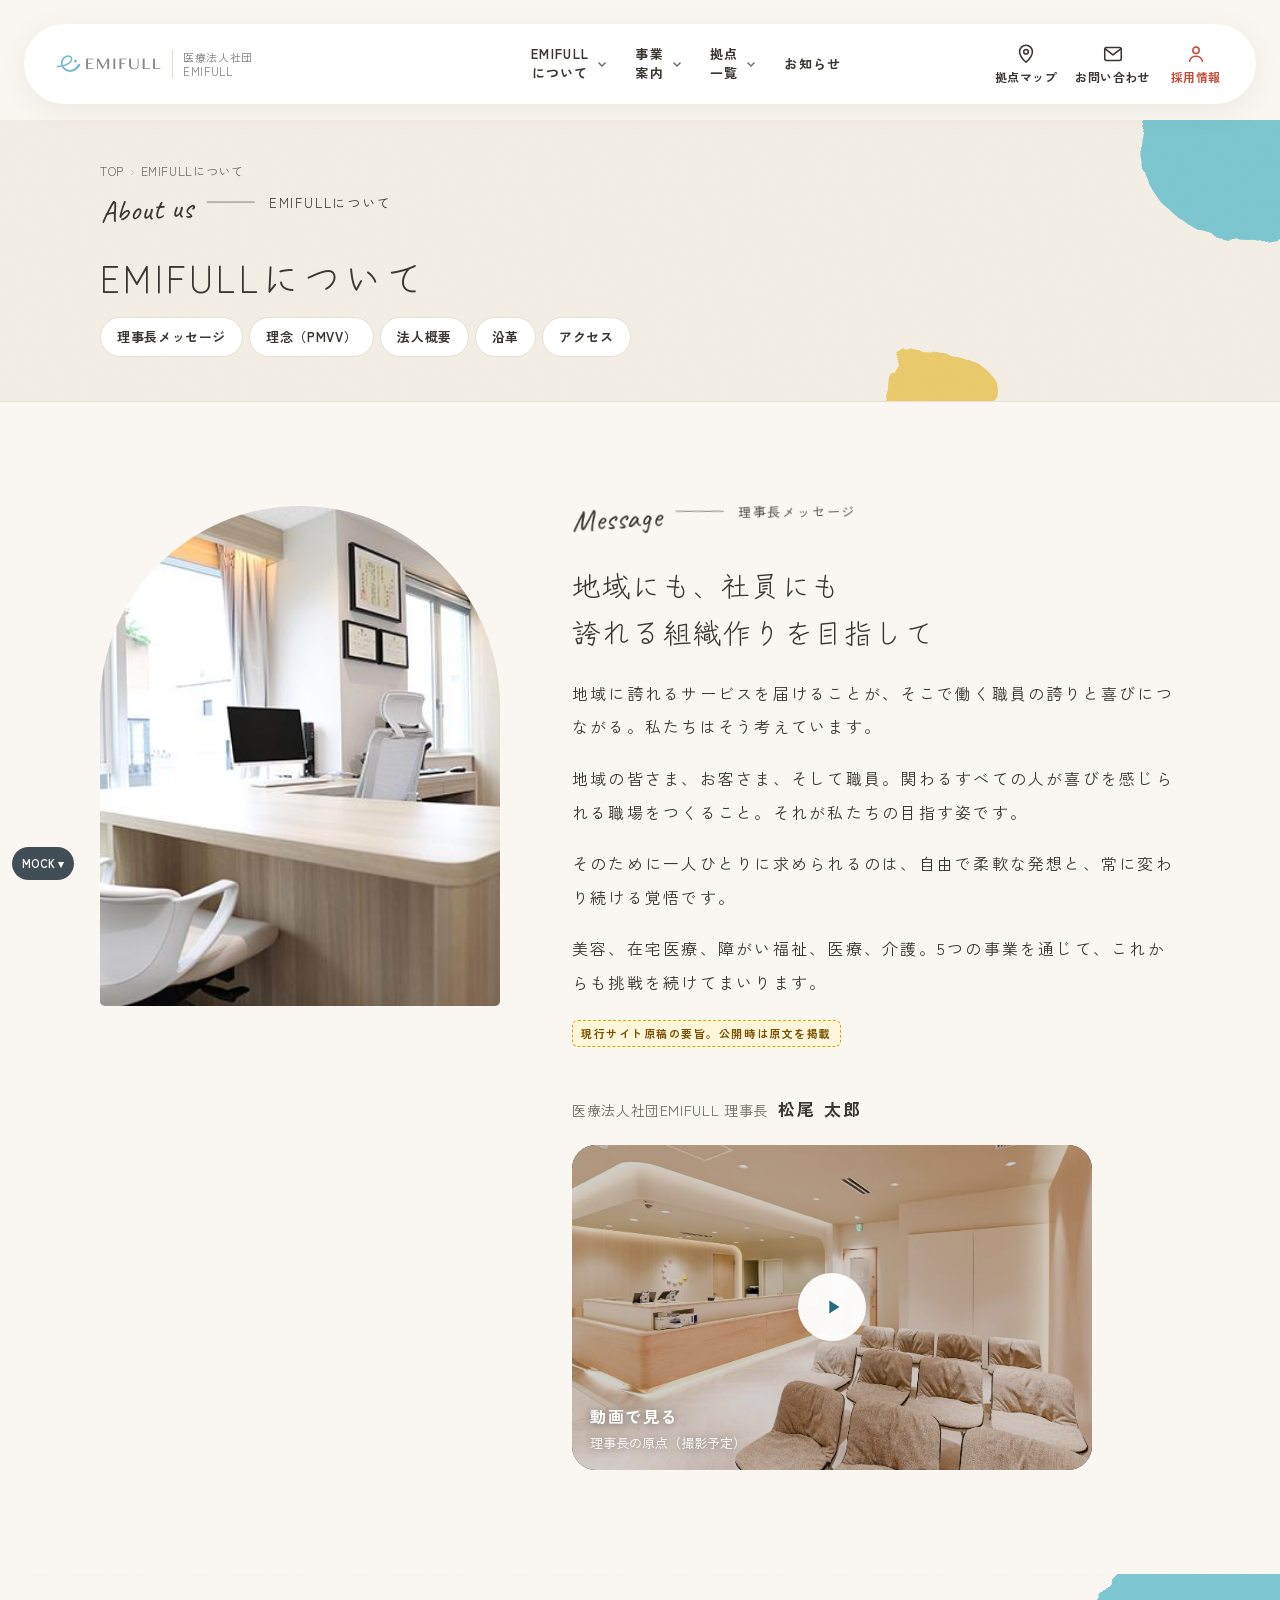
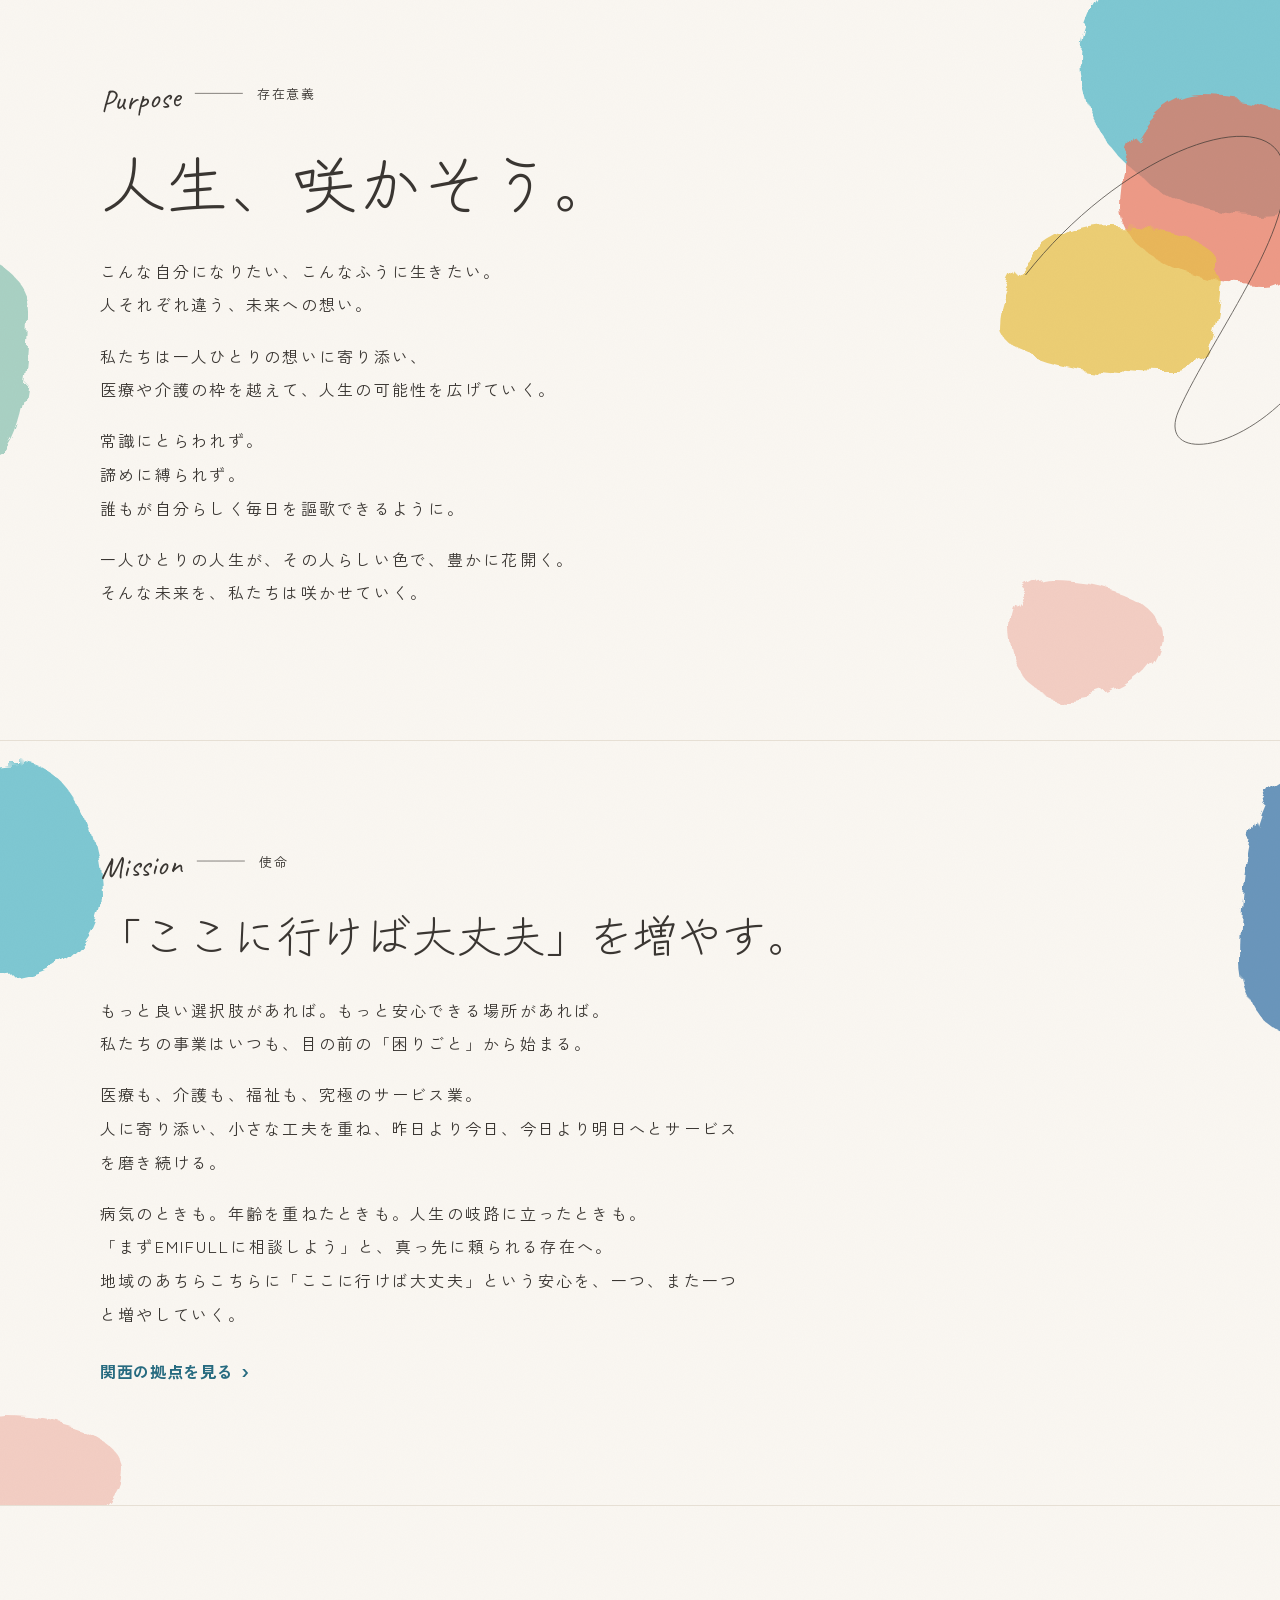
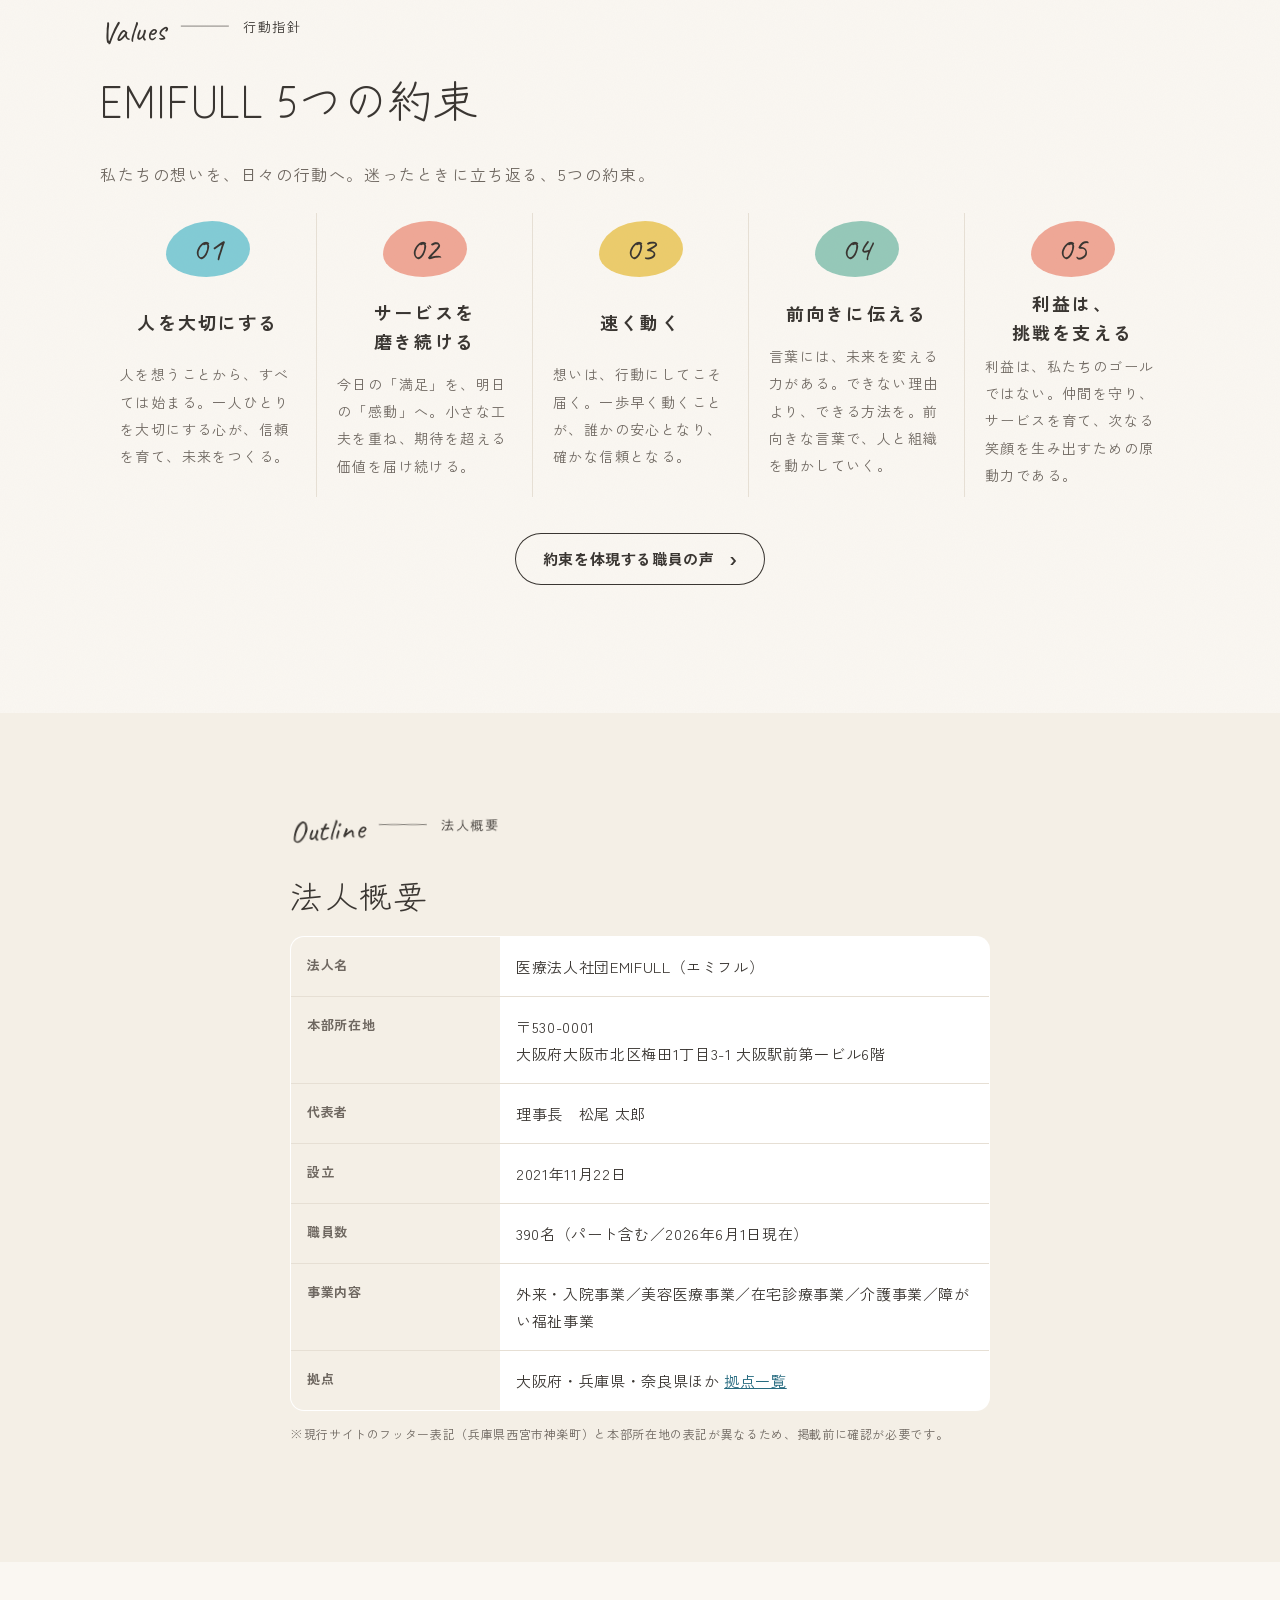
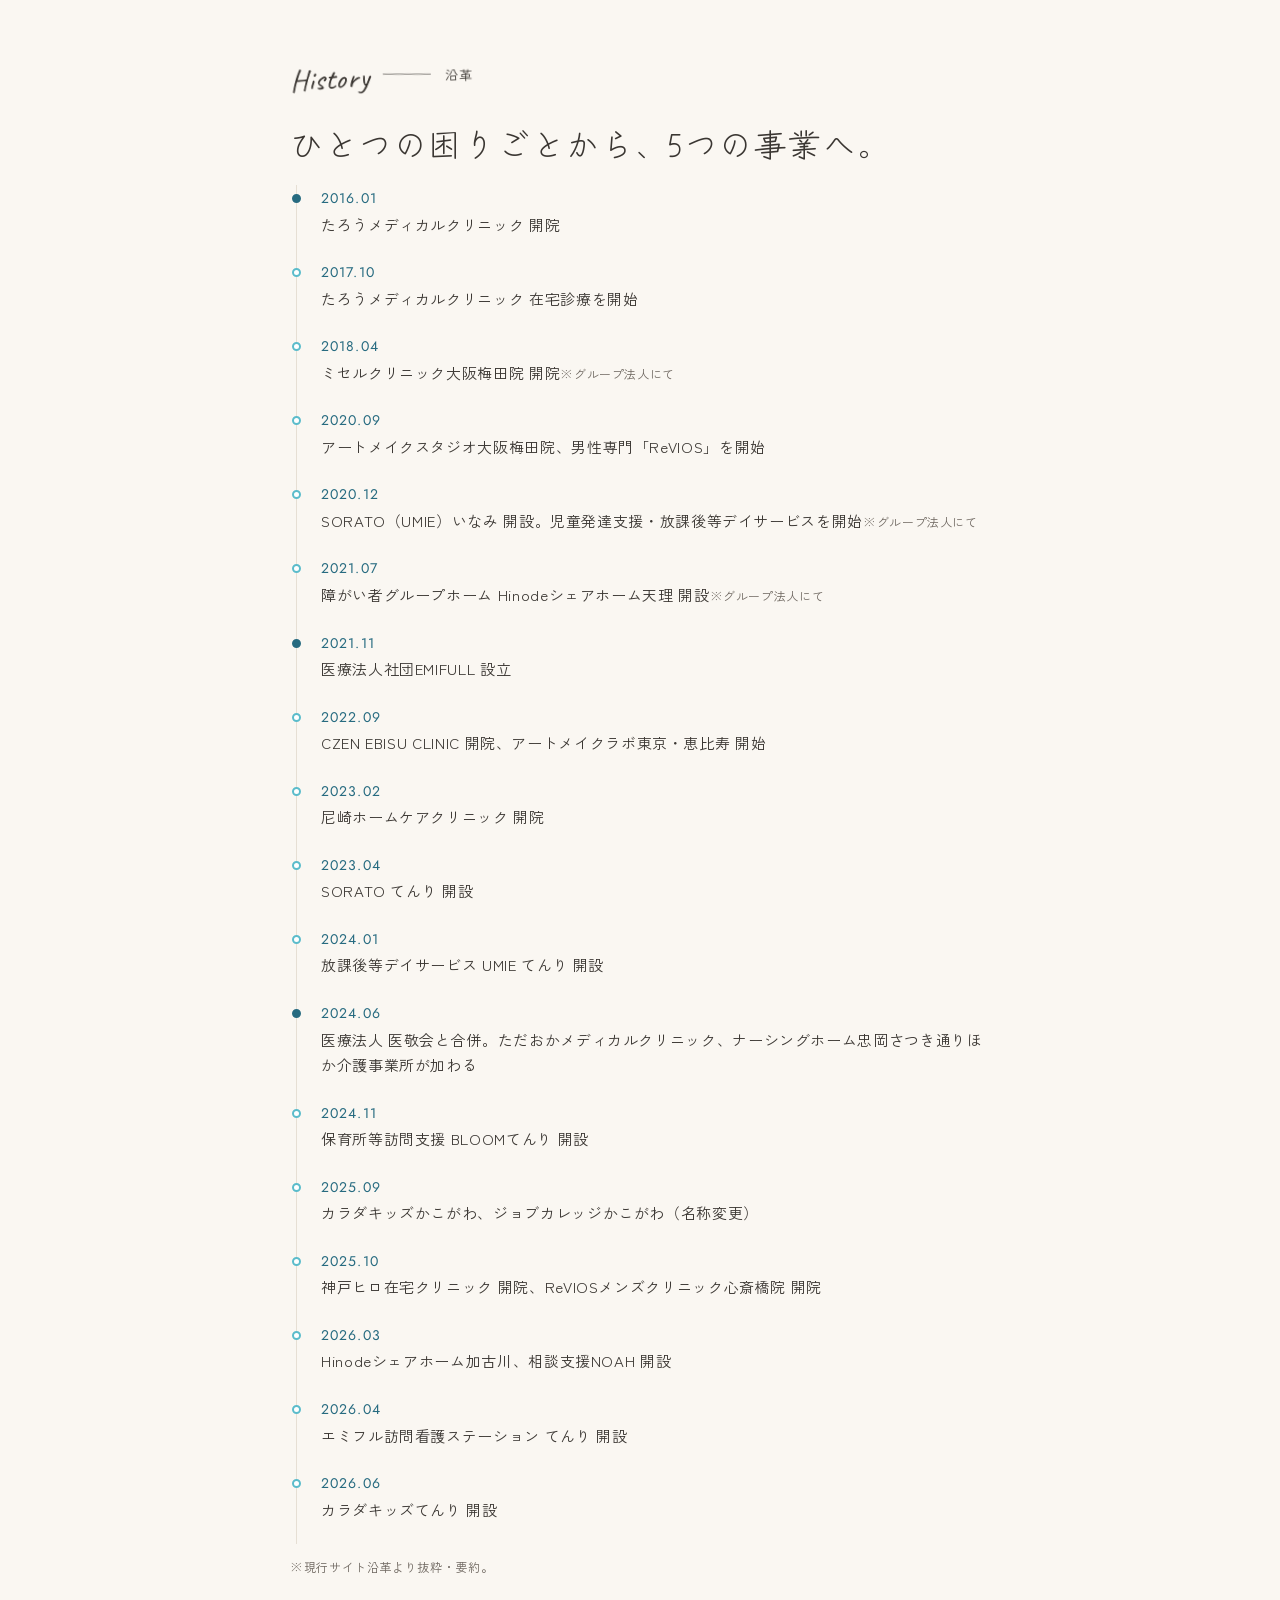
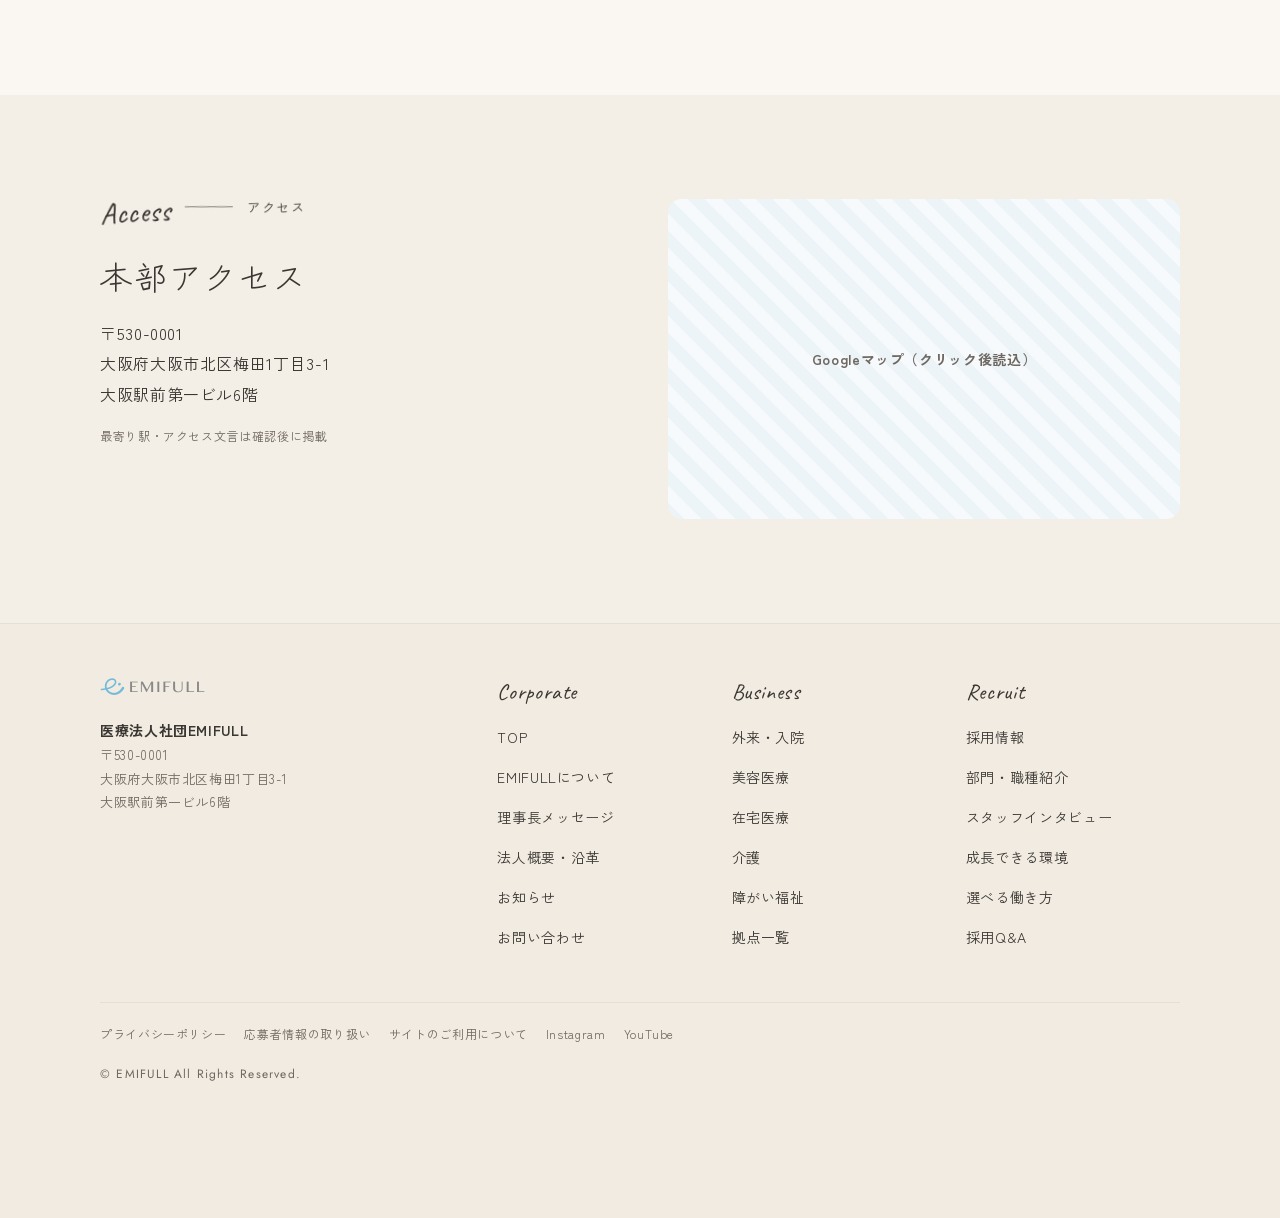
==== about.html @ 385b2067 "Add files via upload" ====
<!doctype html>
<html lang="ja">
<head>
<meta charset="utf-8">
<meta name="viewport" content="width=device-width, initial-scale=1, viewport-fit=cover">
<title>EMIFULLについて｜医療法人社団EMIFULL（モック）</title>
<link rel="stylesheet" href="assets/style.css">
</head>
<body data-page="about" data-site="corp">
<div id="site-header"></div>

<main>
  <div class="page-hero page-hero--band paper" style="position:relative;overflow:hidden">
    <div class="blobs" aria-hidden="true">
      <span class="blob blob--aqua s1" style="width:200px;height:180px;right:-60px;top:-60px"></span>
      <span class="blob blob--mustard s3" style="width:110px;height:90px;right:22%;bottom:-40px"></span>
    </div>
    <div class="container">
      <nav class="breadcrumb" aria-label="パンくず"><a href="index.html">TOP</a><span>EMIFULLについて</span></nav>
      <span class="eyebrow">About us <small>EMIFULLについて</small></span>
      <h1 class="page-title" style="margin-top:18px">EMIFULLについて</h1>
      <nav class="anchor-nav" aria-label="ページ内リンク">
        <a href="#message">理事長メッセージ</a><a href="#pmvv">理念（PMVV）</a><a href="#outline">法人概要</a><a href="#history">沿革</a><a href="#access">アクセス</a>
      </nav>
    </div>
  </div>

  <!-- 理事長メッセージ -->
  <section class="section" id="message">
    <div class="container msg">
      <div class="msg__photo arch" data-req="理事長ポートレート（撮影予定）"><img src="img/consult-room.jpg" alt="（理事長写真に差し替え）"></div>
      <div>
        <span class="eyebrow">Message <small>理事長メッセージ</small></span>
        <h2 class="msg__title" style="margin-top:22px">地域にも、社員にも<br>誇れる組織作りを目指して</h2>
        <div class="msg__body verse" data-req="本文は現行サイト「代表挨拶」原稿を流し込み（下は要旨）">
          <p>地域に誇れるサービスを届けることが、そこで働く職員の誇りと喜びにつながる。私たちはそう考えています。</p>
          <p>地域の皆さま、お客さま、そして職員。関わるすべての人が喜びを感じられる職場をつくること。それが私たちの目指す姿です。</p>
          <p>そのために一人ひとりに求められるのは、自由で柔軟な発想と、常に変わり続ける覚悟です。</p>
          <p>美容、在宅医療、障がい福祉、医療、介護。5つの事業を通じて、これからも挑戦を続けてまいります。</p>
          <p class="pending">現行サイト原稿の要旨。公開時は原文を掲載</p>
        </div>
        <p class="ceo-sign" style="margin-top:28px">医療法人社団EMIFULL 理事長<b>松尾 太郎</b></p>
        <button class="ceo-video" type="button" aria-label="理事長メッセージ動画を再生" style="margin-top:20px;max-width:520px">
          <img src="img/lobby.jpg" alt="" loading="lazy"><span class="play"><svg viewBox="0 0 24 24" fill="currentColor"><path d="M8 5v14l11-7z"/></svg></span>
          <span class="ceo-video__cap"><b>動画で見る</b>理事長の原点（撮影予定）</span>
        </button>
      </div>
    </div>
  </section>

  <!-- PMVV（BRAND PHILOSOPHY 原文） -->
  <div id="pmvv" class="paper" style="background:var(--c-bg)" data-req="PMVV：添付『BRAND PHILOSOPHY』原文を転記（要最終照合）">
    <section class="philo">
      <div class="blobs" aria-hidden="true">
        <span class="blob blob--aqua s1" style="width:320px;height:300px;right:-120px;top:-60px"></span>
        <span class="blob blob--coral s2" style="width:200px;height:190px;right:-40px;top:120px;opacity:.7"></span>
        <span class="blob blob--mustard s4" style="width:220px;height:150px;right:60px;top:250px;opacity:.75"></span>
        <span class="blob blob--blush s3" style="width:150px;height:120px;right:120px;bottom:40px"></span>
        <span class="blob blob--sage s2" style="width:120px;height:200px;left:-90px;top:280px;opacity:.6"></span>
      </div>
      <svg class="loop-line" viewBox="0 0 400 500" style="width:340px;right:-60px;top:80px" aria-hidden="true"><path d="M30 260 C 140 120, 300 60, 330 120 C 360 190, 250 330, 210 420 C 180 490, 320 470, 390 330"/></svg>
      <div class="container">
        <span class="eyebrow">Purpose <small>存在意義</small></span>
        <h2 class="philo__head">人生、咲かそう。</h2>
        <div class="verse">
          <p>こんな自分になりたい、こんなふうに生きたい。<br>人それぞれ違う、未来への想い。</p>
          <p>私たちは一人ひとりの想いに寄り添い、<br>医療や介護の枠を越えて、人生の可能性を広げていく。</p>
          <p>常識にとらわれず。<br>諦めに縛られず。<br>誰もが自分らしく毎日を謳歌できるように。</p>
          <p>一人ひとりの人生が、その人らしい色で、豊かに花開く。<br>そんな未来を、私たちは咲かせていく。</p>
        </div>
      </div>
    </section>

    <section class="philo">
      <div class="blobs" aria-hidden="true">
        <span class="blob blob--aqua s1" style="width:220px;height:220px;left:-120px;top:20px"></span>
        <span class="blob blob--blush s3" style="width:160px;height:120px;left:-40px;bottom:-30px"></span>
        <span class="blob blob--blue s4" style="width:90px;height:260px;right:-50px;top:40px;opacity:.7"></span>
      </div>
      <div class="container">
        <span class="eyebrow">Mission <small>使命</small></span>
        <h2 class="philo__head philo__head--m">「ここに行けば大丈夫」を増やす。</h2>
        <div class="verse">
          <p>もっと良い選択肢があれば。もっと安心できる場所があれば。<br>私たちの事業はいつも、目の前の「困りごと」から始まる。</p>
          <p>医療も、介護も、福祉も、究極のサービス業。<br>人に寄り添い、小さな工夫を重ね、昨日より今日、今日より明日へとサービスを磨き続ける。</p>
          <p>病気のときも。年齢を重ねたときも。人生の岐路に立ったときも。<br>「まずEMIFULLに相談しよう」と、真っ先に頼られる存在へ。<br>地域のあちらこちらに「ここに行けば大丈夫」という安心を、一つ、また一つと増やしていく。</p>
        </div>
        <a class="link-more" href="business.html#locations">関西の拠点を見る</a>
      </div>
    </section>

    <section class="philo">
      <div class="container">
        <span class="eyebrow">Values <small>行動指針</small></span>
        <h2 class="philo__head philo__head--m">EMIFULL 5つの約束</h2>
        <p class="lead">私たちの想いを、日々の行動へ。迷ったときに立ち返る、5つの約束。</p>
        <ol class="promises">
          <li class="promise"><span class="dab dab--1">01</span><h3>人を大切にする</h3><p>人を想うことから、すべては始まる。一人ひとりを大切にする心が、信頼を育て、未来をつくる。</p></li>
          <li class="promise"><span class="dab dab--2">02</span><h3>サービスを<br>磨き続ける</h3><p>今日の「満足」を、明日の「感動」へ。小さな工夫を重ね、期待を超える価値を届け続ける。</p></li>
          <li class="promise"><span class="dab dab--3">03</span><h3>速く動く</h3><p>想いは、行動にしてこそ届く。一歩早く動くことが、誰かの安心となり、確かな信頼となる。</p></li>
          <li class="promise"><span class="dab dab--4">04</span><h3>前向きに伝える</h3><p>言葉には、未来を変える力がある。できない理由より、できる方法を。前向きな言葉で、人と組織を動かしていく。</p></li>
          <li class="promise"><span class="dab dab--5">05</span><h3>利益は、<br>挑戦を支える</h3><p>利益は、私たちのゴールではない。仲間を守り、サービスを育て、次なる笑顔を生み出すための原動力である。</p></li>
        </ol>
        <p class="center" style="margin-top:36px"><a class="btn btn--ghost btn--arrow" href="interview.html">約束を体現する職員の声</a></p>
      </div>
    </section>
  </div>

  <!-- 法人概要 -->
  <section class="section section--tint" id="outline">
    <div class="container narrow">
      <span class="eyebrow">Outline <small>法人概要</small></span>
      <h2 class="h-sec" style="margin-top:20px">法人概要</h2>
      <table class="spec">
        <tr><th>法人名</th><td>医療法人社団EMIFULL（エミフル）</td></tr>
        <tr><th>本部所在地</th><td>〒530-0001<br>大阪府大阪市北区梅田1丁目3-1 大阪駅前第一ビル6階</td></tr>
        <tr><th>代表者</th><td>理事長　松尾 太郎</td></tr>
        <tr><th>設立</th><td>2021年11月22日</td></tr>
        <tr><th>職員数</th><td>390名（パート含む／2026年6月1日現在）</td></tr>
        <tr><th>事業内容</th><td>外来・入院事業／美容医療事業／在宅診療事業／介護事業／障がい福祉事業</td></tr>
        <tr><th>拠点</th><td>大阪府・兵庫県・奈良県ほか <a href="business.html#locations" style="color:var(--c-brand-ink)">拠点一覧</a></td></tr>
      </table>
      <p class="sample-note">※現行サイトのフッター表記（兵庫県西宮市神楽町）と本部所在地の表記が異なるため、掲載前に確認が必要です。</p>
    </div>
  </section>

  <!-- 沿革 -->
  <section class="section" id="history">
    <div class="container narrow">
      <span class="eyebrow">History <small>沿革</small></span>
      <h2 class="h-sec" style="margin-top:20px">ひとつの困りごとから、5つの事業へ。</h2>
      <ol class="history">
        <li class="is-key"><time>2016.01</time><p>たろうメディカルクリニック 開院</p></li>
        <li><time>2017.10</time><p>たろうメディカルクリニック 在宅診療を開始</p></li>
        <li><time>2018.04</time><p>ミセルクリニック大阪梅田院 開院<small>※グループ法人にて</small></p></li>
        <li><time>2020.09</time><p>アートメイクスタジオ大阪梅田院、男性専門「ReVIOS」を開始</p></li>
        <li><time>2020.12</time><p>SORATO（UMIE）いなみ 開設。児童発達支援・放課後等デイサービスを開始<small>※グループ法人にて</small></p></li>
        <li><time>2021.07</time><p>障がい者グループホーム Hinodeシェアホーム天理 開設<small>※グループ法人にて</small></p></li>
        <li class="is-key"><time>2021.11</time><p>医療法人社団EMIFULL 設立</p></li>
        <li><time>2022.09</time><p>CZEN EBISU CLINIC 開院、アートメイクラボ東京・恵比寿 開始</p></li>
        <li><time>2023.02</time><p>尼崎ホームケアクリニック 開院</p></li>
        <li><time>2023.04</time><p>SORATO てんり 開設</p></li>
        <li><time>2024.01</time><p>放課後等デイサービス UMIE てんり 開設</p></li>
        <li class="is-key"><time>2024.06</time><p>医療法人 医敬会と合併。ただおかメディカルクリニック、ナーシングホーム忠岡さつき通りほか介護事業所が加わる</p></li>
        <li><time>2024.11</time><p>保育所等訪問支援 BLOOMてんり 開設</p></li>
        <li><time>2025.09</time><p>カラダキッズかこがわ、ジョブカレッジかこがわ（名称変更）</p></li>
        <li><time>2025.10</time><p>神戸ヒロ在宅クリニック 開院、ReVIOSメンズクリニック心斎橋院 開院</p></li>
        <li><time>2026.03</time><p>Hinodeシェアホーム加古川、相談支援NOAH 開設</p></li>
        <li><time>2026.04</time><p>エミフル訪問看護ステーション てんり 開設</p></li>
        <li><time>2026.06</time><p>カラダキッズてんり 開設</p></li>
      </ol>
      <p class="sample-note">※現行サイト沿革より抜粋・要約。</p>
    </div>
  </section>

  <!-- アクセス -->
  <section class="section section--tint" id="access">
    <div class="container two-col">
      <div>
        <span class="eyebrow">Access <small>アクセス</small></span>
        <h2 class="h-sec" style="margin-top:20px">本部アクセス</h2>
        <p>〒530-0001<br>大阪府大阪市北区梅田1丁目3-1<br>大阪駅前第一ビル6階</p>
        <p class="sample-note">最寄り駅・アクセス文言は確認後に掲載</p>
      </div>
      <div class="map">Googleマップ（クリック後読込）</div>
    </div>
  </section>
</main>

<div id="site-footer"></div>
<script src="assets/main.js"></script>
</body>
</html>
---- assets/style.css ----
/* =========================================================
   EMIFULL Corporate & Recruiting — Mock stylesheet v2
   トンマナ：ロゴ（スカイブルー × グレー）／白基調・余白（方向性①）
             アーチ切り抜き・自然光の写真で温度感（方向性②）
   Mobile first → 768 / 1080px で横長最適化
   ========================================================= */

@import url("https://fonts.googleapis.com/css2?family=Caveat:wght@400;500&family=Jost:wght@300;400;500&family=Zen+Kurenaido&family=Zen+Kaku+Gothic+New:wght@400;500;700&display=swap");

:root {
  /* ---- Brand tokens：PMVV「BRAND PHILOSOPHY」の水彩パレットから抽出（暫定） ---- */
  --w-aqua: #5bbccb;           /* 水彩アクア（ロゴ「e」とも親和） */
  --w-coral: #e8735a;          /* 水彩コーラル */
  --w-mustard: #e8c14b;        /* 水彩マスタード */
  --w-blush: #f2c3b8;          /* 水彩ピンク */
  --w-sage: #74b9a6;           /* 水彩セージ */
  --w-blue: #2f6ea6;           /* 水彩ブルー */

  --c-brand: var(--w-aqua);
  --c-brand-ink: #276b80;      /* 文字・リンク用（紙地でコントラスト確保） */
  --c-brand-deep: #2c6074;
  --c-brand-tint: #e2f1f2;
  --c-brand-tint2: #f4efe6;    /* 生成り（濃） */
  --c-cta: #c2503a;            /* 主要CTA（コーラルを濃く：白文字4.5:1以上） */
  --c-cta-hover: #a8402c;
  --c-gray: #808080;           /* ロゴ文字グレー */
  --c-bloom: var(--w-coral);
  --c-bloom-tint: #fbe8e1;
  --c-bg: #faf7f2;             /* 生成りの紙 */
  --c-surface: #ffffff;
  --c-text: #3a3632;           /* 墨 */
  --c-muted: #6f6861;
  --c-line: #e6dfd4;

  /* 事業カラー（マップ・タグ用：水彩パレット） */
  --biz-gairai: #3aa5b6;
  --biz-zaitaku: #5aa892;
  --biz-biyou: #e08a7a;
  --biz-kaigo: #d4a92c;
  --biz-shogai: #2f6ea6;

  --font-sans: "Zen Kaku Gothic New", "Hiragino Sans", "Noto Sans JP", sans-serif;
  --font-en: "Jost", "Zen Kaku Gothic New", sans-serif;
  --font-script: "Caveat", "Zen Kurenaido", cursive;
  --font-hand: "Zen Kurenaido", "Zen Kaku Gothic New", sans-serif;

  --radius-s: 8px;
  --radius-m: 14px;
  --radius-l: 24px;
  --shadow: 0 10px 30px rgba(30, 70, 95, .08);
  --gutter: 20px;
  --max: 1160px;
  --header-h: 64px;
}

*, *::before, *::after { box-sizing: border-box; }
html { -webkit-text-size-adjust: 100%; scroll-behavior: smooth; }
body {
  margin: 0; background: var(--c-bg); color: var(--c-text);
  font-family: var(--font-sans); font-size: 16px; line-height: 1.9; letter-spacing: .04em;
  overflow-x: hidden; font-feature-settings: "palt" 1;
}
img { max-width: 100%; display: block; }
a { color: inherit; }
button, input, select, textarea { font: inherit; color: inherit; }
:focus-visible { outline: 3px solid var(--c-brand); outline-offset: 2px; border-radius: 6px; }

.container { width: 100%; max-width: var(--max); margin: 0 auto; padding: 0 var(--gutter); }
.narrow { max-width: 780px; }

/* ---------- Typography ---------- */
/* 見出しラベル：「Purpose —— 存在意義」形式（手書き英字＋細線＋和文） */
.eyebrow {
  font-family: var(--font-script); font-weight: 400; font-size: 30px; line-height: 1; letter-spacing: .02em;
  color: var(--c-text); display: inline-flex; align-items: center; gap: 14px; transform: rotate(-3deg); transform-origin: left center;
}
.eyebrow small { font-family: var(--font-sans); font-size: 13px; letter-spacing: .14em; display: inline-flex; align-items: center; gap: 14px; transform: rotate(3deg); }
.eyebrow small::before { content: ""; width: 48px; height: 1px; background: currentColor; opacity: .6; }
.h-sec { font-family: var(--font-hand); font-weight: 400; font-size: 28px; line-height: 1.55; margin: 14px 0 16px; letter-spacing: .08em; }
.hand { font-family: var(--font-hand); font-weight: 400; }
.lead { color: var(--c-muted); margin: 0 0 24px; letter-spacing: .1em; }
.verse p { margin: 0 0 1.1em; letter-spacing: .14em; line-height: 2.1; }

/* ---------- 水彩ブロブ・紙・線（装飾） ---------- */
.paper { position: relative; isolation: isolate; }
.paper::after { content: ""; position: absolute; inset: 0; z-index: -1; pointer-events: none; opacity: .5; mix-blend-mode: multiply;
  background-image: url("data:image/svg+xml,%3Csvg xmlns='http://www.w3.org/2000/svg' width='160' height='160'%3E%3Cfilter id='n'%3E%3CfeTurbulence type='fractalNoise' baseFrequency='.9' numOctaves='2' stitchTiles='stitch'/%3E%3CfeColorMatrix values='0 0 0 0 .55 0 0 0 0 .5 0 0 0 0 .42 0 0 0 .09 0'/%3E%3C/filter%3E%3Crect width='160' height='160' filter='url(%23n)'/%3E%3C/svg%3E"); }
.blobs { position: absolute; inset: 0; z-index: -1; overflow: hidden; pointer-events: none; }
.blob { position: absolute; opacity: .78; filter: url(#wc); }
.blob--aqua { background: var(--w-aqua); }
.blob--coral { background: var(--w-coral); }
.blob--mustard { background: var(--w-mustard); }
.blob--blush { background: var(--w-blush); }
.blob--sage { background: var(--w-sage); }
.blob--blue { background: var(--w-blue); }
.blob.s1 { border-radius: 62% 38% 46% 54% / 48% 60% 40% 52%; }
.blob.s2 { border-radius: 40% 60% 30% 70% / 60% 30% 70% 40%; }
.blob.s3 { border-radius: 28% 72% 64% 36% / 40% 44% 56% 60%; }
.blob.s4 { border-radius: 50% 50% 18% 82% / 70% 30% 70% 30%; }
.loop-line { position: absolute; z-index: -1; pointer-events: none; fill: none; stroke: var(--c-text); stroke-width: 1.1; opacity: .75; }
.dab { display: inline-grid; place-items: center; width: 84px; height: 56px; font-family: var(--font-script); font-size: 34px; line-height: 1; color: var(--c-text);
  border-radius: 55% 45% 52% 48% / 60% 50% 50% 40%; }
.section { padding: 72px 0; }
.section--tint { background: var(--c-brand-tint2); }
.section--blue { background: var(--c-brand-tint); }
.section--warm { background: var(--c-bloom-tint); }
.section--teal, .section--deep { background: var(--c-brand-deep); color: #fff; }
.section--deep .lead, .section--teal .lead { color: rgba(255,255,255,.82); }
.section--deep .eyebrow, .section--teal .eyebrow { color: #fff; }
.sec-head { margin-bottom: 32px; }
.sec-head--row { display: flex; justify-content: space-between; align-items: end; gap: 16px; flex-wrap: wrap; }
.sec-head--center { text-align: center; }
.sec-head--center .lead { margin-left: auto; margin-right: auto; max-width: 40em; }

/* ---------- Buttons ---------- */
.btn {
  display: inline-flex; align-items: center; justify-content: center; gap: 10px;
  min-height: 52px; padding: 0 28px; border-radius: 999px; border: 0; cursor: pointer;
  font-weight: 700; text-decoration: none; font-size: 15px; transition: background .15s, color .15s, box-shadow .15s;
}
.btn--primary { background: var(--c-cta); color: #fff; }
.btn--primary:hover { background: var(--c-cta-hover); }
.btn--secondary { background: var(--c-brand-tint); color: var(--c-brand-deep); }
.btn--secondary:hover { background: #d8edf8; }
.btn--ghost { background: transparent; color: var(--c-text); box-shadow: inset 0 0 0 1px var(--c-text); }
.btn--ghost:hover { box-shadow: inset 0 0 0 1px var(--c-brand-ink); color: var(--c-brand-ink); }
.btn--white { background: #fff; color: var(--c-brand-deep); }
.btn--block { width: 100%; }
.btn--arrow::after { content: "›"; font-size: 20px; line-height: 1; margin-left: 4px; }
.btn .arrow { width: 18px; height: 18px; flex: none; }
.link-more { display: inline-flex; align-items: center; gap: 8px; font-weight: 700; text-decoration: none; color: var(--c-brand-ink); min-height: 44px; }
.link-more::after { content: "›"; font-size: 20px; line-height: 1; transition: transform .15s; }
.link-more:hover::after { transform: translateX(4px); }
.section--deep .link-more, .section--teal .link-more { color: #fff; }
.center { text-align: center; }

/* ---------- Header ---------- */
.site-header { position: sticky; top: 0; z-index: 50; height: var(--header-h); background: rgba(250,247,242,.94); backdrop-filter: blur(10px); border-bottom: 1px solid var(--c-line); }
.site-header .container { height: 100%; display: flex; align-items: center; gap: 8px; }
.logo { display: flex; align-items: center; gap: 8px; text-decoration: none; margin-right: auto; min-width: 0; }
.logo img { height: 26px; width: auto; }
.logo .logo-sub { font-size: 10px; color: var(--c-gray); letter-spacing: .06em; line-height: 1.3; border-left: 1px solid var(--c-line); padding-left: 8px; white-space: nowrap; }
.tag-recruit { font-family: var(--font-en); font-size: 10px; letter-spacing: .14em; background: var(--c-cta); color: #fff; padding: 2px 7px; border-radius: 4px; font-weight: 500; }
.gnav { display: none; }
.header-cta { min-height: 40px; padding: 0 14px; font-size: 13px; white-space: nowrap; }
.header-cta--sub { display: none; }
.menu-btn { width: 44px; height: 44px; border: 0; background: transparent; cursor: pointer; flex: none; display: grid; place-content: center; gap: 6px; border-radius: 50%; }
.menu-btn span { display: block; width: 22px; height: 1.5px; background: var(--c-text); transition: .2s; }
body.menu-open .menu-btn span:nth-child(1) { transform: translateY(7.5px) rotate(45deg); }
body.menu-open .menu-btn span:nth-child(2) { opacity: 0; }
body.menu-open .menu-btn span:nth-child(3) { transform: translateY(-7.5px) rotate(-45deg); }
.drawer { position: fixed; inset: var(--header-h) 0 0; z-index: 49; background: var(--c-bg); overflow-y: auto; padding: 16px var(--gutter) 120px; opacity: 0; visibility: hidden; transition: .2s; }
body.menu-open .drawer { opacity: 1; visibility: visible; }
body.menu-open { overflow: hidden; }
.drawer ul { list-style: none; margin: 0 0 24px; padding: 0; }
.drawer li a { display: flex; justify-content: space-between; align-items: center; min-height: 58px; text-decoration: none; font-weight: 700; border-bottom: 1px solid var(--c-line); font-size: 16px; }
.drawer li a::after { content: "›"; color: var(--c-brand-ink); font-size: 22px; }
.drawer li a small { font-family: var(--font-en); color: var(--c-gray); font-weight: 400; font-size: 11px; letter-spacing: .2em; margin-left: 12px; }
.drawer .drawer-cta { display: grid; gap: 10px; }

/* ---------- Corporate hero ---------- */
.c-hero { position: relative; padding: 28px 0 0; overflow: hidden; }
.c-hero__grid { display: grid; gap: 24px; }
.c-hero__media { position: relative; border-radius: 160px 160px var(--radius-l) var(--radius-l); overflow: hidden; aspect-ratio: 4 / 4.4; }
.c-hero__media img { width: 100%; height: 100%; object-fit: cover; }
.c-hero__media .slide { position: absolute; inset: 0; opacity: 0; transition: opacity 1.2s ease; }
.c-hero__media .slide.is-active { opacity: 1; }
.c-hero__copy { font-family: var(--font-hand); font-weight: 400; font-size: 36px; line-height: 1.55; margin: 0 0 18px; letter-spacing: .04em; }
.c-hero__copy .q { font-size: .8em; color: var(--c-muted); }
.c-hero__copy .big { font-size: 1.12em; }
.c-hero__copy .dot { color: var(--c-brand); }
.c-hero__sub { color: var(--c-muted); margin: 0 0 24px; font-size: 15px; }
.stats { display: grid; grid-template-columns: repeat(3, auto); justify-content: start; gap: 0; margin: 0; padding: 0; }
.stats div { padding: 0 18px; border-left: 1px solid var(--c-line); }
.stats div:first-child { padding-left: 0; border-left: 0; }
.stats dt { font-size: 12px; color: var(--c-muted); order: 2; }
.stats dd { margin: 0; font-family: var(--font-en); font-weight: 300; font-size: 38px; line-height: 1.1; color: var(--c-brand-ink); }
.stats dd small { font-family: var(--font-sans); font-size: 13px; color: var(--c-text); margin-left: 3px; font-weight: 700; }
.video-toggle { position: absolute; z-index: 2; right: 14px; bottom: 14px; width: 44px; height: 44px; border-radius: 50%; border: 0; background: rgba(255,255,255,.9); color: var(--c-brand-deep); cursor: pointer; display: grid; place-items: center; box-shadow: var(--shadow); }
.video-toggle svg { width: 16px; height: 16px; }
.slide-dots { position: absolute; z-index: 2; left: 18px; bottom: 26px; display: flex; gap: 6px; }
.slide-dots span { width: 18px; height: 3px; border-radius: 2px; background: rgba(255,255,255,.55); }
.slide-dots span.is-active { background: #fff; }
.c-hero .blobs { z-index: 0; }
.c-hero .container { position: relative; z-index: 1; }
.news-ticker { margin-top: 28px; display: flex; align-items: center; gap: 12px; padding: 14px 18px; border: 1px solid var(--c-line); border-radius: var(--radius-m); text-decoration: none; background: #fff; font-size: 14px; }
.news-ticker b { font-family: var(--font-en); letter-spacing: .2em; font-size: 12px; color: var(--c-brand-ink); flex: none; }
.news-ticker time { font-family: var(--font-en); color: var(--c-muted); flex: none; font-size: 13px; }
.news-ticker span { overflow: hidden; text-overflow: ellipsis; white-space: nowrap; min-width: 0; }
.news-ticker::after { content: "›"; margin-left: auto; color: var(--c-brand-ink); font-size: 20px; }

/* Photo hero（下層／採用で使用） */
.hero { position: relative; min-height: min(calc(100svh - var(--header-h) - 16px), 720px); display: flex; align-items: flex-end; overflow: hidden; color: #fff; }
.hero__media { position: absolute; inset: 0; }
.hero__media img { width: 100%; height: 100%; object-fit: cover; object-position: 62% 30%; }
.hero::after { content: ""; position: absolute; inset: 0; background: linear-gradient(180deg, rgba(15,40,55,0) 35%, rgba(15,40,55,.6) 100%); }
.hero__body { position: relative; z-index: 1; padding-bottom: 36px; width: 100%; }
.hero__copy { font-family: var(--font-hand); font-weight: 400; font-size: 36px; line-height: 1.45; margin: 0 0 10px; letter-spacing: .08em; }
.hero__sub { margin: 0 0 22px; font-size: 15px; }
.hero__badge { font-family: var(--font-en); font-size: 12px; letter-spacing: .3em; opacity: .9; margin-bottom: 8px; display: block; }
.hero.is-playing .hero__media img, .c-hero.is-playing .slide.is-active img { animation: kenburns 14s ease-in-out infinite alternate; }
@keyframes kenburns { from { transform: scale(1); } to { transform: scale(1.06); } }
@media (prefers-reduced-motion: reduce) { .hero.is-playing .hero__media img, .c-hero.is-playing .slide img { animation: none; } }

/* Page hero (下層) */
.page-hero { padding: 40px 0 32px; }
.page-hero--band { background: var(--c-brand-tint2); border-bottom: 1px solid var(--c-line); margin-bottom: 0; }
.breadcrumb { font-size: 12px; color: var(--c-muted); margin-bottom: 14px; display: flex; flex-wrap: wrap; gap: 6px; }
.breadcrumb a { text-decoration: none; }
.breadcrumb a::after { content: "›"; margin-left: 6px; color: #b9c3c9; }
.page-title { font-family: var(--font-hand); font-weight: 400; font-size: 32px; line-height: 1.5; margin: 6px 0 0; letter-spacing: .08em; }

/* ---------- Arch photo ---------- */
.arch { border-radius: 999px 999px var(--radius-l) var(--radius-l); overflow: hidden; }
.arch img { width: 100%; height: 100%; object-fit: cover; }
.arch-sm { border-radius: 120px 120px var(--radius-m) var(--radius-m); overflow: hidden; }

/* ---------- About (TOP) ---------- */
.about-grid { display: grid; gap: 36px; }
.about-copy { font-family: var(--font-hand); font-size: 22px; font-weight: 400; line-height: 1.7; margin: 8px 0 16px; letter-spacing: .08em; }
.ceo-video { position: relative; display: block; width: 100%; border: 0; padding: 0; cursor: pointer; background: #000; border-radius: var(--radius-l); overflow: hidden; aspect-ratio: 16 / 10; text-align: left; }
.ceo-video img { width: 100%; height: 100%; object-fit: cover; opacity: .82; transition: opacity .2s; }
.ceo-video:hover img { opacity: .7; }
.ceo-video .play { top: 50%; left: 50%; right: auto; transform: translate(-50%, -50%); width: 68px; height: 68px; }
.ceo-video .play svg { width: 22px; height: 22px; }
.ceo-video__cap { position: absolute; left: 18px; bottom: 14px; color: #fff; font-size: 13px; text-shadow: 0 1px 8px rgba(0,0,0,.4); }
.ceo-video__cap b { display: block; font-size: 16px; letter-spacing: .1em; }
.ceo-sign { margin-top: 12px; font-size: 14px; color: var(--c-muted); }
.ceo-sign b { color: var(--c-text); font-size: 17px; margin-left: 10px; letter-spacing: .14em; }
.mission-band { margin-top: 48px; background: #fff; border-radius: var(--radius-l); padding: 32px 24px; display: grid; gap: 14px; position: relative; overflow: hidden; }
.mission-band::after { content: ""; position: absolute; right: -40px; top: -40px; width: 160px; height: 160px; border-radius: 50%; background: radial-gradient(circle, var(--c-bloom-tint) 0 60%, transparent 61%); }
.mission-band > * { position: relative; z-index: 1; }
.mission-band .mission { font-family: var(--font-hand); font-size: 32px; font-weight: 400; letter-spacing: .14em; margin: 0; line-height: 1.4; }
.mission-band .mission em { font-style: normal; color: var(--c-brand-ink); }
.mission-band p { margin: 0; color: var(--c-muted); font-size: 15px; }

/* ---------- Life stages (5事業 × 人生の5場面) ---------- */
.life { margin-bottom: 40px; }
.life__visual { border-radius: var(--radius-l) var(--radius-l) 0 0; overflow: hidden; aspect-ratio: 16 / 7; position: relative; }
.life__visual img { width: 100%; height: 100%; object-fit: cover; object-position: 50% 30%; }
.life__visual figcaption { position: absolute; right: 12px; bottom: 10px; font-size: 11px; background: rgba(255,255,255,.85); padding: 2px 10px; border-radius: 99px; color: var(--c-muted); }
.life__bar { list-style: none; margin: 0; padding: 0; display: grid; grid-template-columns: repeat(5, 1fr); }
.life__bar li a { display: flex; flex-direction: column; align-items: center; justify-content: center; text-decoration: none; text-align: center; min-height: 92px; padding: 10px 4px; gap: 6px; }
.life__bar .stage { display: block; width: 100%; font-size: 10px; color: #fff; padding: 4px 2px; font-weight: 700; letter-spacing: 0; line-height: 1.4; }
.life__bar li:nth-child(1) .stage { background: var(--biz-shogai); }
.life__bar li:nth-child(2) .stage { background: var(--biz-biyou); }
.life__bar li:nth-child(3) .stage { background: var(--biz-gairai); }
.life__bar li:nth-child(4) .stage { background: var(--biz-kaigo); }
.life__bar li:nth-child(5) .stage { background: var(--biz-zaitaku); }
.life__bar li:first-child .stage { border-radius: 0 0 0 10px; }
.life__bar li:last-child .stage { border-radius: 0 0 10px 0; }
.life__bar b { font-size: 12px; line-height: 1.4; letter-spacing: 0; }
.life__arrow { text-align: center; font-size: 11px; color: var(--c-muted); margin-top: 6px; font-family: var(--font-en); letter-spacing: .2em; }

.biz-rows { display: grid; gap: 20px; }
.biz-row { display: grid; gap: 0; background: #fff; border: 1px solid var(--c-line); border-radius: var(--radius-l); overflow: hidden; scroll-margin-top: calc(var(--header-h) + 16px); }
.biz-row__img { aspect-ratio: 16 / 10; overflow: hidden; }
.biz-row__img img { width: 100%; height: 100%; object-fit: cover; transition: transform .5s; }
.biz-row:hover .biz-row__img img { transform: scale(1.03); }
.biz-row__body { padding: 22px 22px 18px; display: flex; flex-direction: column; }
.biz-row__no { font-family: var(--font-en); font-size: 12px; letter-spacing: .2em; color: var(--c-brand-ink); }
.biz-row__no span { font-family: var(--font-sans); letter-spacing: .06em; margin-left: 8px; color: var(--c-muted); }
.biz-row h3 { font-family: var(--font-hand); font-weight: 400; font-size: 28px; margin: 2px 0 6px; letter-spacing: .1em; }
.biz-row .catch { font-weight: 700; margin: 0 0 8px; line-height: 1.7; }
.biz-row .desc { font-size: 14px; color: var(--c-muted); margin: 0 0 14px; line-height: 1.8; }
.pills { display: flex; flex-wrap: wrap; gap: 6px; margin: 0 0 8px; padding: 0; list-style: none; }
.pills li { font-size: 12px; border: 1px solid var(--c-line); border-radius: 99px; padding: 2px 12px; color: var(--c-muted); }
.biz-row .link-more { align-self: flex-end; }

/* 旧カード（採用ページ等） */
.biz-list { display: grid; gap: 16px; }
.biz-card { display: grid; grid-template-columns: 112px 1fr; gap: 14px; align-items: center; background: #fff; border: 1px solid var(--c-line); border-radius: var(--radius-m); padding: 10px; text-decoration: none; }
.biz-card__img { aspect-ratio: 1; border-radius: 10px; overflow: hidden; }
.biz-card__img img { width: 100%; height: 100%; object-fit: cover; }
.biz-card__no { font-family: var(--font-en); font-size: 11px; letter-spacing: .16em; color: var(--c-brand-ink); }
.biz-card h3 { margin: 0; font-size: 17px; }
.biz-card p { margin: 2px 0 0; font-size: 13px; color: var(--c-muted); line-height: 1.6; }

/* ---------- Locations map ---------- */
.loc { display: grid; gap: 24px; }
.loc-lead { font-family: var(--font-hand); font-size: 26px; font-weight: 400; line-height: 1.7; margin: 0 0 8px; letter-spacing: .06em; }
.loc-lead em { font-style: normal; font-family: var(--font-en); font-size: 1.9em; color: var(--c-cta); font-weight: 300; margin: 0 2px; vertical-align: -2px; }
.loc-prefs { display: flex; gap: 8px; flex-wrap: wrap; margin: 0 0 16px; padding: 0; list-style: none; }
.loc-prefs li { background: #fff; border-radius: var(--radius-m); padding: 10px 16px; border: 1px solid var(--c-line); min-width: 90px; }
.loc-prefs b { display: block; font-size: 13px; }
.loc-prefs span { font-family: var(--font-en); font-size: 26px; color: var(--c-brand-ink); line-height: 1.2; }
.loc-prefs span small { font-family: var(--font-sans); font-size: 12px; color: var(--c-muted); margin-left: 2px; }
.map-card { background: #fff; border-radius: var(--radius-l); border: 1px solid var(--c-line); padding: 12px; position: relative; }
.map-svg { width: 100%; height: auto; display: block; border-radius: var(--radius-m); background: #dcefef; touch-action: manipulation; }
.map-svg .land { fill: #fbf8f2; stroke: #c9d9d6; stroke-width: 1.2; }
.map-svg .island { fill: #fbf8f2; stroke: #c9d9d6; stroke-width: 1.2; }
.map-svg .border { fill: none; stroke: #c4d1d8; stroke-width: 1.2; stroke-dasharray: 4 4; }
.map-svg .pref { font: 700 15px var(--font-sans); fill: #9aa8b0; letter-spacing: .2em; }
.map-svg .city { font: 700 14px var(--font-sans); fill: var(--c-text); paint-order: stroke; stroke: #fff; stroke-width: 3px; }
.map-svg .pin { cursor: pointer; }
.map-svg .pin circle.halo { fill: var(--c-brand); opacity: .18; transition: r .2s; }
.map-svg .pin circle.core { fill: var(--c-brand-ink); stroke: #fff; stroke-width: 2; }
.map-svg .pin .num { font: 500 14px var(--font-en); fill: #fff; text-anchor: middle; dominant-baseline: central; pointer-events: none; }
.map-svg .pin.is-hq circle.core { fill: var(--c-cta); }
.map-svg .pin.is-dim { opacity: .18; }
.map-svg .pin:hover circle.halo, .map-svg .pin.is-active circle.halo { opacity: .35; }
.map-svg .pin:focus-visible { outline: none; }
.map-svg .pin:focus-visible circle.core { stroke: var(--c-text); stroke-width: 3; }
.map-legend { display: flex; flex-wrap: wrap; gap: 6px 14px; font-size: 12px; color: var(--c-muted); margin: 10px 4px 2px; }
.map-legend i { display: inline-block; width: 10px; height: 10px; border-radius: 50%; margin-right: 6px; vertical-align: -1px; }
.map-note { font-size: 11px; color: var(--c-muted); margin: 4px 4px 0; line-height: 1.6; }
.map-filter { display: flex; gap: 6px; overflow-x: auto; scrollbar-width: none; margin: 0 0 12px; padding-bottom: 2px; }
.map-filter::-webkit-scrollbar { display: none; }
.map-filter button { flex: none; min-height: 40px; padding: 0 14px; border-radius: 99px; border: 1px solid var(--c-line); background: #fff; font-size: 13px; font-weight: 700; cursor: pointer; display: inline-flex; align-items: center; gap: 6px; }
.map-filter button i { width: 8px; height: 8px; border-radius: 50%; }
.map-filter button[aria-pressed="true"] { background: var(--c-brand-deep); border-color: var(--c-brand-deep); color: #fff; }
.loc-panel { background: #fff; border-radius: var(--radius-l); border: 1px solid var(--c-line); padding: 20px; }
.loc-panel h3 { margin: 0 0 4px; font-size: 18px; display: flex; align-items: baseline; gap: 10px; }
.loc-panel h3 small { font-size: 12px; color: var(--c-muted); font-weight: 400; }
.loc-panel ul { list-style: none; margin: 10px 0 0; padding: 0; }
.loc-panel li { display: flex; gap: 10px; align-items: flex-start; padding: 10px 0; border-top: 1px dashed var(--c-line); font-size: 14px; line-height: 1.6; }
.loc-panel li i { flex: none; width: 9px; height: 9px; border-radius: 50%; margin-top: 7px; }
.loc-panel li small { display: block; font-size: 11px; color: var(--c-muted); }
.loc-panel .hint { font-size: 13px; color: var(--c-muted); margin: 0; }
.loc-panel .check { color: #9a6a00; font-size: 11px; font-weight: 700; margin-left: 4px; }
.loc-areas { display: grid; gap: 8px; margin-top: 8px; }
.loc-areas button { display: flex; justify-content: space-between; align-items: center; min-height: 48px; padding: 0 16px; border-radius: var(--radius-m); border: 1px solid var(--c-line); background: #fff; cursor: pointer; font-weight: 700; font-size: 14px; text-align: left; }
.loc-areas button span { font-family: var(--font-en); color: var(--c-brand-ink); font-weight: 500; }
.loc-areas button[aria-pressed="true"] { border-color: var(--c-brand-ink); background: var(--c-brand-tint2); }
.loc-outside { font-size: 13px; color: var(--c-muted); margin: 12px 0 0; }

/* ---------- Recruit section (TOP) ---------- */
.rec-grid { display: grid; gap: 32px; }
.rec-copy { font-family: var(--font-hand); font-size: 28px; font-weight: 400; line-height: 1.6; margin: 8px 0 14px; letter-spacing: .08em; }
.marquee { display: grid; grid-template-columns: 1fr 1fr; gap: 12px; height: 520px; overflow: hidden; mask-image: linear-gradient(180deg, transparent, #000 10%, #000 90%, transparent); -webkit-mask-image: linear-gradient(180deg, transparent, #000 10%, #000 90%, transparent); }
.marquee__col { display: flex; flex-direction: column; gap: 12px; animation: up 40s linear infinite; }
.marquee__col--down { animation-name: down; }
.marquee:hover .marquee__col { animation-play-state: paused; }
@keyframes up { from { transform: translateY(0); } to { transform: translateY(-50%); } }
@keyframes down { from { transform: translateY(-50%); } to { transform: translateY(0); } }
@media (prefers-reduced-motion: reduce) { .marquee__col { animation: none; } .marquee { height: auto; mask-image: none; -webkit-mask-image: none; } }
.iv-card { display: block; background: #fff; color: var(--c-text); border-radius: var(--radius-m); overflow: hidden; text-decoration: none; }
.iv-card img { aspect-ratio: 4 / 3.4; object-fit: cover; width: 100%; }
.iv-card div { padding: 12px 14px 14px; }
.iv-card .no { font-family: var(--font-en); font-size: 11px; letter-spacing: .2em; color: var(--c-brand-ink); }
.iv-card b { display: block; font-size: 14px; line-height: 1.6; margin: 2px 0 6px; }
.iv-card span { font-size: 11px; color: var(--c-muted); display: block; line-height: 1.5; }
.rec-links { display: grid; gap: 12px; margin-top: 36px; }
.rec-link { display: grid; grid-template-columns: 96px 1fr auto; align-items: center; gap: 14px; background: rgba(255,255,255,.08); border: 1px solid rgba(255,255,255,.2); border-radius: var(--radius-m); padding: 10px 16px 10px 10px; text-decoration: none; color: #fff; transition: background .15s; }
.rec-link:hover { background: rgba(255,255,255,.16); }
.rec-link img { width: 96px; aspect-ratio: 4 / 3; object-fit: cover; border-radius: 10px; }
.rec-link b { display: block; font-size: 16px; }
.rec-link span { font-size: 12px; opacity: .8; }
.rec-link::after { content: "›"; font-size: 22px; }
.doctor-entry { margin-top: 12px; background: #fff; color: var(--c-text); border-radius: var(--radius-m); padding: 18px 20px; display: grid; gap: 12px; }
.doctor-entry small { color: var(--c-brand-ink); font-weight: 700; font-size: 12px; letter-spacing: .1em; }
.doctor-entry p { margin: 0; font-weight: 700; line-height: 1.6; }
.rec-sub { display: flex; flex-wrap: wrap; gap: 4px 20px; justify-content: center; margin-top: 20px; font-size: 14px; }
.rec-sub a { color: #fff; min-height: 44px; display: inline-flex; align-items: center; }

/* ---------- Contact ---------- */
.contact { position: relative; overflow: hidden; color: #fff; }
.contact__bg { position: absolute; inset: 0; }
.contact__bg img { width: 100%; height: 100%; object-fit: cover; }
.contact::before { content: ""; position: absolute; inset: 0; background: rgba(38, 78, 92, .8); z-index: 1; }
.contact .container { position: relative; z-index: 2; }
.contact .eyebrow { color: #fff; }
.contact-grid { display: grid; gap: 12px; margin-top: 24px; }
.contact-box { display: flex; align-items: center; justify-content: center; flex-direction: column; min-height: 112px; border-radius: var(--radius-m); text-decoration: none; padding: 16px; text-align: center; }
.contact-box--form { background: #fff; color: var(--c-brand-deep); font-weight: 700; font-size: 17px; }
.contact-box--form::after { content: "›"; font-size: 22px; line-height: 1; margin-top: 4px; }
.contact-box--tel { border: 1px solid rgba(255,255,255,.6); color: #fff; }
.contact-box--tel b { font-family: var(--font-en); font-weight: 400; font-size: 28px; letter-spacing: .08em; }
.contact-box--tel span { font-size: 12px; opacity: .85; }

/* ---------- Footer ---------- */
.site-footer { background: #f1ebe1; border-top: 1px solid var(--c-line); padding: 48px 0 120px; font-size: 14px; }
.site-footer .logo img { height: 30px; }
.foot-addr { margin: 16px 0 0; font-size: 13px; color: var(--c-muted); line-height: 1.8; }
.foot-addr b { color: var(--c-text); font-size: 14px; }
.foot-cols { display: grid; grid-template-columns: 1fr 1fr; gap: 0 20px; margin: 28px 0; }
.foot-cols h4 { margin: 0 0 4px; font-family: var(--font-script); font-weight: 400; font-size: 22px; color: var(--c-text); }
.foot-cols ul { list-style: none; padding: 0; margin: 0 0 16px; }
.foot-cols a { display: flex; align-items: center; min-height: 40px; text-decoration: none; }
.foot-cols a:hover { color: var(--c-brand-ink); }
.foot-sub { display: flex; flex-wrap: wrap; gap: 4px 18px; font-size: 12px; color: var(--c-muted); border-top: 1px solid var(--c-line); padding-top: 16px; }
.foot-sub a { text-decoration: none; min-height: 32px; display: inline-flex; align-items: center; }
.copyright { margin-top: 12px; font-family: var(--font-en); font-size: 12px; color: var(--c-muted); letter-spacing: .1em; }

/* ---------- Sticky CTA ---------- */
.sticky-cta { position: fixed; z-index: 40; left: 12px; right: 12px; bottom: calc(12px + env(safe-area-inset-bottom)); display: grid; grid-template-columns: 1fr 1fr 40px; gap: 8px; align-items: center; background: rgba(255,255,255,.97); border-radius: 999px; padding: 6px; box-shadow: 0 8px 30px rgba(20,60,85,.18); transform: translateY(140%); transition: transform .3s; }
.sticky-cta.is-show { transform: none; }
.sticky-cta .btn { min-height: 46px; font-size: 14px; padding: 0 12px; }
.sticky-cta__close { width: 40px; height: 40px; border-radius: 50%; border: 0; background: var(--c-brand-tint2); cursor: pointer; font-size: 18px; line-height: 1; }
body.menu-open .sticky-cta { transform: translateY(140%); }

/* ---------- Quick search ---------- */
.quick { position: relative; z-index: 3; margin-top: -28px; }
.quick__card { background: #fff; border-radius: var(--radius-l); box-shadow: var(--shadow); padding: 24px 20px; border: 1px solid var(--c-line); }
.quick__title { font-weight: 700; font-size: 18px; margin: 0 0 4px; display: flex; align-items: center; gap: 8px; }
.quick__title svg { width: 22px; height: 22px; color: var(--c-brand-ink); }
.quick__note { font-size: 13px; color: var(--c-muted); margin: 0 0 16px; }
.quick form { display: grid; gap: 12px; }
.field label { display: block; font-size: 13px; font-weight: 700; margin-bottom: 6px; }
.field label .req { color: #c0392b; font-size: 11px; margin-left: 6px; }
.step { display: inline-grid; place-items: center; width: 20px; height: 20px; border-radius: 50%; background: var(--c-brand-ink); color: #fff; font-size: 11px; margin-right: 6px; font-family: var(--font-en); }
.select, .input, .textarea { width: 100%; min-height: 52px; border-radius: 10px; border: 1px solid #cfd8de; background: #fff; padding: 0 16px; font-size: 16px; }
.textarea { min-height: 140px; padding: 12px 16px; resize: vertical; }
.select { padding-right: 44px; appearance: none; cursor: pointer; background-image: url("data:image/svg+xml,%3Csvg xmlns='http://www.w3.org/2000/svg' width='14' height='14' viewBox='0 0 24 24' fill='none' stroke='%2333393d' stroke-width='2.5'%3E%3Cpath d='M6 9l6 6 6-6'/%3E%3C/svg%3E"); background-repeat: no-repeat; background-position: right 16px center; }
.select:focus, .input:focus, .textarea:focus { border-color: var(--c-brand-ink); outline: none; box-shadow: 0 0 0 3px var(--c-brand-tint); }
.select.is-set { border-color: var(--c-brand-ink); background-color: var(--c-brand-tint2); font-weight: 700; }
.input[aria-invalid="true"], .textarea[aria-invalid="true"], .select[aria-invalid="true"] { border-color: #c0392b; background: #fdf3f2; }
.err { color: #c0392b; font-size: 13px; margin: 4px 0 0; display: none; }
.field.has-err .err { display: block; }

/* ---------- PMVV ---------- */
.pending { display: inline-block; font-size: 11px; font-weight: 700; background: #fff6dc; color: #7a5300; border: 1px dashed #d9a400; border-radius: 6px; padding: 1px 8px; margin-left: 6px; vertical-align: 2px; letter-spacing: 0; }
.values { display: grid; gap: 10px; counter-reset: v; padding: 0; list-style: none; margin: 8px 0 0; }
.values li { display: flex; gap: 12px; align-items: center; font-weight: 700; }
.values li::before { counter-increment: v; content: counter(v, decimal-leading-zero); font-family: var(--font-en); color: var(--c-brand-ink); font-size: 14px; }
.pmvv-photo { border-radius: var(--radius-l); overflow: hidden; aspect-ratio: 4 / 3; margin: 0 0 28px; }
.pmvv-photo img { width: 100%; height: 100%; object-fit: cover; }

/* ---------- Scroller / voice cards ---------- */
.scroller { display: flex; gap: 14px; overflow-x: auto; scroll-snap-type: x mandatory; padding: 4px var(--gutter) 16px; margin: 0 calc(var(--gutter) * -1); scrollbar-width: none; }
.scroller::-webkit-scrollbar { display: none; }
.scroller > * { scroll-snap-align: start; flex: none; }
.scroll-hint { font-size: 12px; color: var(--c-muted); }
.section--teal .scroll-hint, .section--deep .scroll-hint { color: rgba(255,255,255,.8); }
.voice-card { width: 64vw; max-width: 250px; text-decoration: none; color: inherit; }
.voice-card__media { position: relative; aspect-ratio: 9 / 16; border-radius: var(--radius-m); overflow: hidden; background: #000; }
.voice-card__media img { width: 100%; height: 100%; object-fit: cover; }
.voice-card__media::after { content: ""; position: absolute; inset: 0; background: linear-gradient(180deg, transparent 50%, rgba(0,0,0,.6)); }
.play { position: absolute; z-index: 1; top: 12px; right: 12px; width: 44px; height: 44px; border-radius: 50%; background: rgba(255,255,255,.95); display: grid; place-items: center; color: var(--c-brand-ink); }
.play svg { width: 16px; height: 16px; margin-left: 2px; }
.duration { position: absolute; z-index: 1; top: 18px; left: 12px; font-family: var(--font-en); font-size: 12px; background: rgba(0,0,0,.5); color: #fff; padding: 2px 8px; border-radius: 99px; }
.voice-card__cap { position: absolute; z-index: 1; left: 14px; right: 14px; bottom: 14px; color: #fff; }
.voice-card__cap b { display: block; font-size: 15px; line-height: 1.5; }
.voice-card__cap span { font-size: 12px; opacity: .9; }

/* ---------- Numbers / env ---------- */
.numbers { display: grid; grid-template-columns: 1fr 1fr; gap: 12px; }
.num { background: #fff; border-radius: var(--radius-m); padding: 18px 16px; border: 1px solid var(--c-line); }
.num dt { font-size: 13px; color: var(--c-muted); font-weight: 700; }
.num dd { margin: 4px 0 0; font-family: var(--font-en); font-weight: 400; font-size: 36px; line-height: 1.1; color: var(--c-brand-ink); }
.num dd small { font-family: var(--font-sans); font-size: 14px; color: var(--c-text); margin-left: 2px; }
.sample-note { font-size: 12px; color: var(--c-muted); margin-top: 12px; }
.env-list { display: grid; gap: 14px; margin-bottom: 28px; }
.env { display: grid; grid-template-columns: 48px 1fr; gap: 14px; background: #fff; border-radius: var(--radius-m); padding: 18px; border: 1px solid var(--c-line); }
.env__icon { width: 48px; height: 48px; border-radius: 50%; background: var(--c-brand-tint); color: var(--c-brand-ink); display: grid; place-items: center; }
.env__icon svg { width: 24px; height: 24px; }
.env h3 { margin: 0; font-size: 16px; }
.env p { margin: 2px 0 0; font-size: 14px; color: var(--c-muted); line-height: 1.7; }

/* ---------- News / jobs ---------- */
.news-list { list-style: none; margin: 0; padding: 0; border-top: 1px solid var(--c-line); }
.news-list a { display: grid; gap: 4px; padding: 18px 0; border-bottom: 1px solid var(--c-line); text-decoration: none; }
.news-list .meta { display: flex; gap: 10px; align-items: center; }
.news-list time { font-family: var(--font-en); font-size: 13px; color: var(--c-muted); }
.news-list p { margin: 0; font-weight: 500; line-height: 1.7; }
.news-list a:hover p { color: var(--c-brand-ink); }
.tag { display: inline-block; font-size: 11px; font-weight: 700; padding: 2px 10px; border-radius: 99px; background: var(--c-brand-tint); color: var(--c-brand-deep); white-space: nowrap; }
.tag--primary { background: var(--c-bloom-tint); color: #a2483a; }
.tag--line { background: transparent; box-shadow: inset 0 0 0 1px var(--c-line); color: var(--c-muted); }
.job-card { display: block; background: #fff; border-radius: var(--radius-m); padding: 18px; text-decoration: none; border: 1px solid var(--c-line); transition: border-color .15s, box-shadow .15s; }
.job-card:hover { border-color: var(--c-brand-ink); box-shadow: var(--shadow); }
.job-card__tags { display: flex; flex-wrap: wrap; gap: 6px; margin-bottom: 8px; }
.job-card h3 { margin: 0 0 8px; font-size: 17px; line-height: 1.5; }
.job-card dl { margin: 0; display: grid; gap: 4px; font-size: 14px; }
.job-card dl div { display: grid; grid-template-columns: 64px 1fr; gap: 8px; }
.job-card dt { color: var(--c-muted); }
.job-card dd { margin: 0; }
.job-card__foot { display: flex; justify-content: space-between; align-items: center; margin-top: 12px; padding-top: 12px; border-top: 1px dashed var(--c-line); font-size: 13px; color: var(--c-muted); }
.job-card__foot b { color: var(--c-brand-ink); }
.job-list { display: grid; gap: 12px; }

.cta-band { position: relative; overflow: hidden; border-radius: var(--radius-l); color: #fff; padding: 40px 24px; background: var(--c-brand-deep); }
.cta-band img { position: absolute; inset: 0; width: 100%; height: 100%; object-fit: cover; opacity: .25; }
.cta-band > *:not(img) { position: relative; }
.cta-band h2 { font-size: 24px; line-height: 1.5; margin: 0 0 10px; }
.cta-band p { margin: 0 0 20px; }
.cta-band .btns { display: grid; gap: 10px; }

/* ---------- Recruit specific ---------- */
.recruit-nav { display: flex; gap: 6px; overflow-x: auto; padding: 10px var(--gutter); margin: 0 calc(var(--gutter) * -1); scrollbar-width: none; }
.recruit-nav::-webkit-scrollbar { display: none; }
.recruit-nav a { flex: none; min-height: 40px; display: inline-flex; align-items: center; padding: 0 16px; border-radius: 99px; background: #fff; text-decoration: none; font-size: 14px; font-weight: 700; border: 1px solid var(--c-line); }
.subnav-wrap { background: var(--c-brand-tint2); border-bottom: 1px solid var(--c-line); position: sticky; top: var(--header-h); z-index: 30; }
.r-hero { position: relative; color: #fff; overflow: hidden; }
.r-hero__media { position: absolute; inset: 0; }
.r-hero__media img { width: 100%; height: 100%; object-fit: cover; object-position: 55% 20%; }
.r-hero::after { content: ""; position: absolute; inset: 0; background: linear-gradient(180deg, rgba(15,40,55,.05) 20%, rgba(15,40,55,.7)); }
.r-hero__body { position: relative; z-index: 1; padding-top: 220px; padding-bottom: 92px; }
.r-hero h1 { font-family: var(--font-hand); font-weight: 400; font-size: 34px; line-height: 1.5; margin: 0 0 10px; letter-spacing: .08em; }
.r-hero p { margin: 0; font-size: 15px; }

.job-types { display: grid; grid-template-columns: 1fr 1fr; gap: 10px; }
.job-type { display: flex; flex-direction: column; justify-content: space-between; gap: 8px; min-height: 104px; padding: 16px; border-radius: var(--radius-m); background: #fff; text-decoration: none; border: 1px solid var(--c-line); }
.job-type:hover { border-color: var(--c-brand-ink); }
.job-type b { font-size: 16px; line-height: 1.4; }
.job-type span { font-size: 12px; color: var(--c-muted); }
.job-type em { font-style: normal; font-family: var(--font-en); color: var(--c-brand-ink); font-size: 13px; }
.timeline { list-style: none; margin: 0; padding: 0; position: relative; }
.timeline::before { content: ""; position: absolute; left: 30px; top: 8px; bottom: 8px; width: 1px; background: var(--c-line); }
.timeline li { position: relative; display: grid; grid-template-columns: 62px 1fr; gap: 12px; padding-bottom: 20px; }
.timeline time { position: relative; z-index: 1; font-family: var(--font-en); font-size: 14px; background: #fff; text-align: center; padding: 2px 0; height: fit-content; border-radius: 99px; box-shadow: inset 0 0 0 1px var(--c-brand); color: var(--c-brand-ink); }
.timeline b { display: block; }
.timeline p { margin: 2px 0 0; font-size: 14px; color: var(--c-muted); line-height: 1.7; }
.timeline .tl-img { margin-top: 10px; border-radius: 12px; overflow: hidden; aspect-ratio: 16/9; }
.timeline .tl-img img { width: 100%; height: 100%; object-fit: cover; }
.faq details { background: #fff; border-radius: var(--radius-m); margin-bottom: 10px; border: 1px solid var(--c-line); }
.faq summary { list-style: none; cursor: pointer; padding: 18px 52px; position: relative; font-weight: 700; min-height: 56px; line-height: 1.6; }
.faq summary::-webkit-details-marker { display: none; }
.faq summary::before { content: "Q"; position: absolute; left: 18px; top: 16px; font-family: var(--font-en); color: var(--c-brand-ink); font-size: 18px; }
.faq summary::after { content: "+"; position: absolute; right: 20px; top: 14px; font-size: 22px; color: var(--c-muted); transition: .2s; }
.faq details[open] summary::after { transform: rotate(45deg); }
.faq details p { margin: 0; padding: 0 20px 18px 52px; color: var(--c-muted); font-size: 15px; }
.person-card { display: grid; grid-template-columns: 96px 1fr; gap: 14px; align-items: center; text-decoration: none; background: #fff; padding: 10px; border-radius: var(--radius-m); border: 1px solid var(--c-line); }
.person-card img { aspect-ratio: 1; object-fit: cover; border-radius: 50%; width: 100%; height: auto; }
.person-card b { display: block; line-height: 1.5; font-size: 15px; }
.person-card span { font-size: 12px; color: var(--c-muted); }

/* Jobs filter */
.filter { background: #fff; border-radius: var(--radius-l); padding: 20px; box-shadow: var(--shadow); border: 1px solid var(--c-line); }
.filter fieldset { border: 0; padding: 0; margin: 0 0 18px; }
.filter legend { font-weight: 700; font-size: 14px; margin-bottom: 8px; display: flex; align-items: center; }
.chips { display: flex; flex-wrap: wrap; gap: 8px; }
.chip input { position: absolute; opacity: 0; pointer-events: none; }
.chip span { display: inline-flex; align-items: center; min-height: 44px; padding: 0 16px; border-radius: 99px; border: 1px solid #cfd8de; cursor: pointer; font-size: 14px; font-weight: 700; background: #fff; user-select: none; }
.chip input:checked + span { background: var(--c-brand-ink); border-color: var(--c-brand-ink); color: #fff; }
.chip input:checked + span::before { content: "✓"; margin-right: 6px; }
.chip input:focus-visible + span { outline: 3px solid var(--c-brand); outline-offset: 2px; }
.result-bar { display: flex; justify-content: space-between; align-items: center; margin: 28px 0 12px; gap: 12px; flex-wrap: wrap; }
.result-bar b { font-family: var(--font-en); font-weight: 400; font-size: 30px; color: var(--c-brand-ink); }
.result-cond { font-size: 13px; color: var(--c-muted); }
.zero { background: #fff; border: 1px solid var(--c-line); border-radius: var(--radius-m); padding: 24px; text-align: center; }
.zero p { margin: 0 0 12px; }
.btn-reset { background: none; border: 0; text-decoration: underline; cursor: pointer; color: var(--c-muted); min-height: 44px; font-size: 14px; }

/* Job detail / tables */
.spec { width: 100%; border-collapse: collapse; background: #fff; border-radius: var(--radius-m); overflow: hidden; font-size: 15px; border: 1px solid var(--c-line); }
.spec th, .spec td { text-align: left; padding: 16px; border-bottom: 1px solid var(--c-line); vertical-align: top; line-height: 1.8; }
.spec th { width: 30%; background: var(--c-brand-tint2); font-size: 13px; color: var(--c-muted); font-weight: 700; }
.spec tr:last-child th, .spec tr:last-child td { border-bottom: 0; }
.ext-note { display: flex; gap: 8px; font-size: 13px; color: var(--c-muted); margin: 10px 0 0; line-height: 1.6; }
.ext-note svg { flex: none; width: 16px; height: 16px; margin-top: 3px; }
.steps { list-style: none; margin: 0; padding: 0; display: grid; gap: 8px; counter-reset: s; }
.steps li { background: #fff; border: 1px solid var(--c-line); border-radius: 12px; padding: 14px 16px 14px 56px; position: relative; font-weight: 700; }
.steps li::before { counter-increment: s; content: counter(s); position: absolute; left: 16px; top: 50%; transform: translateY(-50%); width: 28px; height: 28px; border-radius: 50%; background: var(--c-brand-tint); color: var(--c-brand-ink); display: grid; place-items: center; font-family: var(--font-en); }
.steps li small { display: block; font-weight: 400; color: var(--c-muted); font-size: 13px; }

/* Article */
.prose h2 { font-size: 21px; line-height: 1.6; margin: 44px 0 12px; padding-left: 14px; border-left: 3px solid var(--c-brand); }
.prose p { margin: 0 0 16px; }
.prose figure { margin: 24px 0; }
.prose figure img { border-radius: var(--radius-m); width: 100%; }
.prose figcaption { font-size: 12px; color: var(--c-muted); margin-top: 6px; }
.quote { font-weight: 700; font-size: 20px; line-height: 1.7; color: var(--c-brand-deep); margin: 28px 0; padding: 20px 0; border-top: 1px solid var(--c-line); border-bottom: 1px solid var(--c-line); }
.profile { display: grid; background: var(--c-brand-tint2); border-radius: var(--radius-l); overflow: hidden; }
.profile__img { aspect-ratio: 4 / 5; overflow: hidden; }
.profile__img img { width: 100%; height: 100%; object-fit: cover; object-position: 50% 20%; }
.profile__body { padding: 22px; }
.profile__body .role { font-size: 13px; color: var(--c-muted); }
.profile__body h1 { font-size: 24px; line-height: 1.6; margin: 6px 0 12px; }
.value-link { background: var(--c-brand-deep); color: #fff; border-radius: var(--radius-l); padding: 24px; margin: 40px 0; }
.value-link .eyebrow { color: #fff; }
.value-link h3 { font-size: 22px; margin: 6px 0 8px; }
.value-link p { margin: 0 0 12px; font-size: 15px; opacity: .92; }
.value-link .link-more { color: #fff; }

/* Facility */
.gallery { display: grid; grid-template-columns: 2fr 1fr; grid-template-rows: 1fr 1fr; gap: 6px; border-radius: var(--radius-l); overflow: hidden; aspect-ratio: 16 / 10; }
.gallery img { width: 100%; height: 100%; object-fit: cover; }
.gallery img:first-child { grid-row: span 2; }
.feature-list { display: grid; gap: 10px; padding: 0; margin: 0; list-style: none; }
.feature-list li { background: #fff; border: 1px solid var(--c-line); border-radius: 12px; padding: 14px 16px; display: flex; gap: 12px; }
.feature-list li::before { content: ""; flex: none; width: 8px; height: 8px; border-radius: 50%; background: var(--c-brand); margin-top: 10px; }
.map { aspect-ratio: 16 / 10; border-radius: var(--radius-m); background: repeating-linear-gradient(45deg, #edf4f8 0 12px, #f6fafc 12px 24px); display: grid; place-items: center; color: var(--c-muted); font-size: 14px; font-weight: 700; }

/* Company page */
.msg { display: grid; gap: 28px; }
.msg__photo { aspect-ratio: 4 / 5; max-width: 420px; }
.msg__title { font-family: var(--font-hand); font-weight: 400; font-size: 28px; line-height: 1.7; margin: 8px 0 20px; letter-spacing: .08em; }
.msg__body p { margin: 0 0 18px; }
.mvv-grid { display: grid; gap: 16px; }
.mvv-card { background: #fff; border: 1px solid var(--c-line); border-radius: var(--radius-l); padding: 26px 22px; }
.mvv-card dt { font-family: var(--font-en); letter-spacing: .3em; font-size: 12px; color: var(--c-brand-ink); }
.mvv-card dt span { font-family: var(--font-sans); letter-spacing: .08em; color: var(--c-muted); margin-left: 8px; }
.mvv-card dd { margin: 8px 0 0; }
.mvv-card .big { font-family: var(--font-hand); font-size: 30px; font-weight: 400; letter-spacing: .12em; line-height: 1.5; margin: 0 0 10px; }
.mvv-card p { margin: 0; color: var(--c-muted); font-size: 15px; }
.value-items { list-style: none; margin: 0; padding: 0; display: grid; gap: 14px; counter-reset: v; }
.value-items li { padding-left: 46px; position: relative; }
.value-items li::before { counter-increment: v; content: counter(v, decimal-leading-zero); position: absolute; left: 0; top: 0; font-family: var(--font-en); font-size: 22px; color: var(--c-brand); line-height: 1.4; }
.value-items b { display: block; font-size: 18px; }
.value-items span { font-size: 14px; color: var(--c-muted); }
.history { list-style: none; margin: 0; padding: 0; border-left: 1px solid var(--c-line); margin-left: 6px; }
.history li { position: relative; padding: 0 0 22px 24px; }
.history li::before { content: ""; position: absolute; left: -5px; top: 9px; width: 9px; height: 9px; border-radius: 50%; background: #fff; border: 2px solid var(--c-brand); }
.history li.is-key::before { background: var(--c-brand-ink); border-color: var(--c-brand-ink); }
.history time { display: block; font-family: var(--font-en); color: var(--c-brand-ink); font-size: 14px; letter-spacing: .08em; }
.history p { margin: 0; font-size: 15px; line-height: 1.7; }
.history small { color: var(--c-muted); font-size: 12px; }
.anchor-nav { display: flex; gap: 6px; overflow-x: auto; scrollbar-width: none; padding: 12px 0; }
.anchor-nav::-webkit-scrollbar { display: none; }
.anchor-nav a { flex: none; min-height: 40px; display: inline-flex; align-items: center; padding: 0 16px; border-radius: 99px; background: #fff; border: 1px solid var(--c-line); text-decoration: none; font-size: 13px; font-weight: 700; }
[id] { scroll-margin-top: calc(var(--header-h) + 20px); }

/* Business page facility list */
.fac-list { list-style: none; margin: 14px 0 0; padding: 0; display: grid; gap: 8px; }
.fac-list li { display: flex; justify-content: space-between; align-items: center; gap: 12px; padding: 12px 14px; border-radius: 10px; background: var(--c-brand-tint2); font-size: 14px; line-height: 1.5; }
.fac-list li small { display: block; color: var(--c-muted); font-size: 12px; }
.fac-list li a { flex: none; font-size: 12px; font-weight: 700; color: var(--c-brand-ink); text-decoration: none; min-height: 32px; display: inline-flex; align-items: center; }

/* Contact form */
.form-grid { display: grid; gap: 18px; }
.radio-row { display: flex; flex-wrap: wrap; gap: 8px; }

/* ---------- Mock tools ---------- */
.mock-bar { position: fixed; z-index: 60; left: 12px; bottom: calc(84px + env(safe-area-inset-bottom)); display: flex; flex-direction: column-reverse; gap: 6px; align-items: flex-start; }
.mock-bar__toggle { border: 0; background: #22313a; color: #fff; font-size: 11px; font-weight: 700; padding: 6px 10px; border-radius: 99px; cursor: pointer; opacity: .85; }
.mock-bar__panel { display: none; background: #22313a; color: #fff; border-radius: 14px; padding: 12px; font-size: 13px; box-shadow: var(--shadow); width: 230px; }
.mock-bar.is-open .mock-bar__panel { display: block; }
.mock-bar__panel a { display: block; text-decoration: none; padding: 6px 4px; border-bottom: 1px solid #3a4a54; }
.mock-bar__panel a[aria-current] { color: #9fd6f0; }
.mock-bar__panel .grp { font-size: 10px; letter-spacing: .2em; color: #8fa3ae; margin: 8px 0 2px; }
.mock-bar__panel label { display: flex; gap: 8px; align-items: center; margin-top: 10px; cursor: pointer; }
body.show-req [data-req] { outline: 1.5px dashed #6b2df0; outline-offset: -1.5px; position: relative; }
body.show-req [data-req]::before { content: attr(data-req); position: absolute; z-index: 20; top: 4px; left: 4px; font: 700 10px/1.4 var(--font-sans); background: #6b2df0; color: #fff; padding: 2px 6px; border-radius: 4px; max-width: 260px; letter-spacing: 0; pointer-events: none; }

.reveal { opacity: 0; transform: translateY(18px); transition: opacity .7s ease, transform .7s ease; }
.reveal.is-in { opacity: 1; transform: none; }
@media (prefers-reduced-motion: reduce) { .reveal { opacity: 1; transform: none; transition: none; } }

/* =========================================================
   Tablet ≥ 768
   ========================================================= */
@media (min-width: 768px) {
  :root { --gutter: 40px; --header-h: 76px; }
  .h-sec { font-size: 32px; }
  .section { padding: 104px 0; }
  .logo img { height: 32px; }
  .c-hero__copy { font-size: 46px; }
  .about-copy { font-size: 26px; }
  .quick form { grid-template-columns: repeat(3, 1fr) auto; align-items: end; }
  .quick__card { padding: 28px 32px; }
  .biz-row { grid-template-columns: 1fr 1fr; }
  .biz-row__img { aspect-ratio: auto; min-height: 300px; }
  .biz-row__body { padding: 36px 36px 24px; justify-content: center; }
  .biz-rows .biz-row:nth-child(even) .biz-row__img { order: 2; }
  .life__bar b { font-size: 15px; }
  .life__bar .stage { font-size: 12px; }
  .numbers { grid-template-columns: repeat(4, 1fr); }
  .env-list { grid-template-columns: repeat(3, 1fr); }
  .env { grid-template-columns: 1fr; }
  .job-list { grid-template-columns: 1fr 1fr; }
  .job-types { grid-template-columns: repeat(3, 1fr); }
  .cta-band { padding: 64px 56px; }
  .cta-band .btns { grid-auto-flow: column; justify-content: start; }
  .profile { grid-template-columns: 1fr 1fr; }
  .profile__img { aspect-ratio: auto; }
  .profile__body { padding: 40px; align-self: center; }
  .foot-cols { grid-template-columns: repeat(3, 1fr); }
  .voice-card { width: 240px; }
  .page-title { font-size: 38px; }
  .r-hero h1 { font-size: 46px; }
  .r-hero__body { padding-top: 260px; padding-bottom: 110px; }
  .contact-grid { grid-template-columns: 1fr 1fr; }
  .mvv-grid { grid-template-columns: 1fr 1fr; }
  .mvv-grid .mvv-card--wide { grid-column: span 2; }
  .rec-links { grid-template-columns: 1fr 1fr; }
  .doctor-entry { grid-template-columns: 1fr auto; align-items: center; grid-column: span 2; }
  .form-grid--2 { grid-template-columns: 1fr 1fr; }
}

/* =========================================================
   Desktop ≥ 1080 — 横長レイアウトへ最適化
   ========================================================= */
@media (min-width: 1080px) {
  .gnav { display: flex; gap: 2px; margin-right: 10px; }
  .gnav a { text-decoration: none; font-size: 14px; font-weight: 700; padding: 0 14px; min-height: 44px; display: inline-flex; align-items: center; border-radius: 99px; }
  .gnav a:hover { color: var(--c-brand-ink); }
  .header-cta { min-height: 46px; padding: 0 22px; font-size: 14px; }
  .header-cta--sub { display: inline-flex; }
  .menu-btn { display: none; }
  .logo img { height: 34px; }

  .c-hero { padding-top: 48px; }
  .c-hero__grid { grid-template-columns: 5fr 6fr; gap: 64px; align-items: center; }
  .c-hero__media { order: 2; aspect-ratio: 5 / 5.4; border-radius: 280px 280px var(--radius-l) var(--radius-l); }
  .c-hero__copy { font-size: 52px; }
  .stats dd { font-size: 48px; }

  .about-grid { grid-template-columns: 1fr 1fr; gap: 72px; align-items: center; }
  .about-copy { font-size: 30px; }
  .mission-band { grid-template-columns: auto 1fr auto; align-items: center; gap: 40px; padding: 40px 48px; }
  .mission-band .mission { font-size: 36px; }

  .biz-row__img { min-height: 360px; }
  .biz-rows { gap: 28px; }

  .loc { grid-template-columns: 7fr 5fr; gap: 40px; align-items: start; }
  .loc-side { position: sticky; top: calc(var(--header-h) + 24px); }

  .rec-grid { grid-template-columns: 5fr 6fr; gap: 64px; align-items: center; }
  .rec-copy { font-size: 34px; }
  .marquee { height: 600px; }
  .rec-links { grid-template-columns: 1fr 1fr 1fr; }
  .doctor-entry { grid-column: auto; grid-template-columns: 1fr; }

  .two-col { display: grid; grid-template-columns: 1fr 1fr; gap: 56px; }
  .news-wrap { display: grid; grid-template-columns: 280px 1fr; gap: 56px; }
  .job-list { grid-template-columns: repeat(3, 1fr); }
  .jobs-layout { display: grid; grid-template-columns: 340px 1fr; gap: 40px; align-items: start; }
  .jobs-layout .filter { position: sticky; top: calc(var(--header-h) + 72px); }
  .jobs-layout .job-list { grid-template-columns: 1fr 1fr; }
  .detail-layout { display: grid; grid-template-columns: 1fr 340px; gap: 48px; align-items: start; }
  .detail-aside { position: sticky; top: calc(var(--header-h) + 24px); }
  .sticky-cta { left: auto; right: 24px; width: 420px; }
  .mock-bar { bottom: 20px; }
  .recruit-nav { justify-content: center; }
  .r-hero__body { padding-top: 0; padding-bottom: 40px; min-height: 620px; display: flex; flex-direction: column; justify-content: center; }
  .r-hero::after { background: linear-gradient(90deg, rgba(15,40,55,.62), rgba(15,40,55,0) 65%); }
  .r-hero h1 { font-size: 56px; }
  .people-grid { display: grid; grid-template-columns: repeat(3, 1fr); gap: 16px; }
  .env-grid { display: grid; grid-template-columns: 5fr 7fr; gap: 56px; align-items: start; }
  .msg { grid-template-columns: 400px 1fr; gap: 72px; align-items: start; }
  .msg__photo { position: sticky; top: calc(var(--header-h) + 32px); }
  .mvv-grid { grid-template-columns: 1fr 1fr 1fr; }
  .mvv-grid .mvv-card--wide { grid-column: span 3; display: grid; grid-template-columns: 1fr 2fr; gap: 40px; align-items: center; }
  .foot-top { display: grid; grid-template-columns: 1fr 2fr; gap: 56px; }
  .foot-cols { margin-top: 0; }
  .hero__copy { font-size: 60px; }
  .hero { min-height: 560px; }
}

/* =========================================================
   PMVV components（BRAND PHILOSOPHY 準拠）
   ========================================================= */
.philo { position: relative; padding: 72px 0; overflow: hidden; }
.philo + .philo { border-top: 1px solid var(--c-line); }
.philo__head { font-family: var(--font-hand); font-weight: 400; font-size: 44px; line-height: 1.4; margin: 18px 0 28px; letter-spacing: .02em; }
.philo__head--m { font-size: 30px; }
.philo .verse { max-width: 40em; font-size: 15px; }
.philo .tagline { font-family: var(--font-en); font-weight: 300; letter-spacing: .4em; font-size: 15px; line-height: 2.2; position: absolute; right: var(--gutter); bottom: 32px; text-align: left; }
.philo .tagline small { display: block; font-size: 10px; letter-spacing: .5em; color: var(--c-muted); line-height: 2.2; }

.promises { list-style: none; margin: 0; padding: 0; display: grid; gap: 0; }
.promise { padding: 24px 4px; border-top: 1px solid var(--c-line); display: grid; grid-template-columns: 92px 1fr; gap: 6px 16px; align-items: start; }
.promise .dab { grid-row: span 2; }
.promise h3 { margin: 6px 0 0; font-size: 18px; letter-spacing: .12em; line-height: 1.6; }
.promise p { margin: 0; font-size: 14px; color: var(--c-muted); line-height: 1.95; letter-spacing: .1em; }
.dab--1 { background: rgba(91,188,203,.75); }
.dab--2 { background: rgba(232,115,90,.6); }
.dab--3 { background: rgba(232,193,75,.8); }
.dab--4 { background: rgba(116,185,166,.75); }
.dab--5 { background: rgba(232,115,90,.6); }

.hero-sub-verse { font-size: 14px; color: var(--c-muted); letter-spacing: .12em; line-height: 2.1; margin: 0 0 24px; }

@media (min-width: 768px) {
  .philo { padding: 112px 0; }
  .philo__head { font-size: 64px; }
  .philo__head--m { font-size: 44px; }
  .philo .verse { font-size: 16px; }
}
@media (min-width: 1080px) {
  .promises { grid-template-columns: repeat(5, 1fr); }
  .promise { grid-template-columns: 1fr; text-align: center; justify-items: center; border-top: 0; border-left: 1px solid var(--c-line); padding: 8px 20px; }
  .promise:first-child { border-left: 0; }
  .promise .dab { grid-row: auto; }
  .promise p { text-align: left; }
  .c-hero__copy { font-size: 58px; }
}

/* =========================================================
   Corporate header（参考：浮遊するピル型ヘッダー）
   SP：上端固定・下角丸／PC：上24px・左右24pxに浮かぶピル
   ========================================================= */
body[data-site="corp"] main { padding-top: 60px; }
body[data-site="corp"][data-page="home"] main { padding-top: 0; }
.ch { position: fixed; z-index: 50; top: 0; left: 0; width: 100%; background: #fff; border-radius: 0 0 12px 12px; box-shadow: 0 4px 20px rgba(60,50,40,.06); }
.ch__inner { height: 60px; display: flex; align-items: center; gap: 6px; padding: 0 8px 0 16px; }
.ch__logo { display: flex; align-items: center; gap: 10px; text-decoration: none; margin-right: auto; min-width: 0; }
.ch__logo img { height: 24px; width: auto; }
.ch__logo span { font-size: 10px; color: var(--c-gray); line-height: 1.3; letter-spacing: .06em; border-left: 1px solid var(--c-line); padding-left: 10px; white-space: nowrap; }
.ch__nav { display: none; }
.ch__btns { display: flex; align-items: center; gap: 2px; }
.ch__btn { display: flex; flex-direction: column; align-items: center; justify-content: center; gap: 3px; min-width: 52px; min-height: 48px; padding: 2px 4px; text-decoration: none; font-size: 10px; font-weight: 700; line-height: 1.2; letter-spacing: .04em; border-radius: 12px; transition: color .15s; }
.ch__btn svg { width: 20px; height: 20px; }
.ch__btn:hover { color: var(--c-brand-ink); }
.ch__btn--recruit { color: var(--c-cta); }
.ch__btn--recruit:hover { color: var(--c-cta-hover); }
.ch__btn.is-pc { display: none; }
.ch__menu { width: 52px; height: 52px; border: 0; background: transparent; cursor: pointer; display: flex; flex-direction: column; align-items: center; justify-content: center; gap: 5px; }
.ch__menu .bar { display: block; width: 22px; height: 1.5px; background: var(--c-text); transition: .2s; }
.ch__menu .lbl { font-family: var(--font-en); font-size: 9px; letter-spacing: .14em; font-weight: 500; margin-top: 2px; }
body.menu-open .ch__menu .bar:nth-child(1) { transform: translateY(3.25px) rotate(30deg); }
body.menu-open .ch__menu .bar:nth-child(2) { transform: translateY(-3.25px) rotate(-30deg); }
body[data-site="corp"] .drawer { inset: 0; padding-top: 84px; z-index: 48; }
.drawer .drawer-sub { list-style: none; margin: -4px 0 8px; padding: 0 0 8px 12px; display: grid; grid-template-columns: 1fr 1fr; }
.drawer .drawer-sub a { min-height: 42px; font-weight: 500; font-size: 14px; border-bottom: 0; color: var(--c-muted); }
.drawer .drawer-sub a::after { content: none; }

@media (min-width: 1080px) {
  body[data-site="corp"] main { padding-top: 120px; }
  .ch { top: 24px; left: 24px; width: calc(100% - 48px); border-radius: 9999px; box-shadow: 0 6px 30px rgba(60,50,40,.08); }
  .ch__inner { height: 80px; padding: 0 28px 0 32px; gap: 8px; }
  .ch__logo img { height: 30px; }
  .ch__logo span { font-size: 11px; }
  .ch__nav { display: block; margin: 0 auto; }
  .ch__nav > ul { list-style: none; margin: 0; padding: 0; display: flex; gap: 4px; }
  .ch__nav > ul > li { position: relative; }
  .ch__item { display: flex; align-items: center; gap: 8px; min-height: 56px; padding: 0 12px; border: 0; background: transparent; cursor: pointer; text-decoration: none; font-size: 13px; font-weight: 700; line-height: 1.45; letter-spacing: .1em; text-align: center; border-radius: 12px; }
  .ch__item .chev { width: 10px; height: 10px; flex: none; transition: transform .2s; color: var(--c-muted); }
  .ch__item:hover, .has-child:hover > .ch__item, .has-child:focus-within > .ch__item { color: var(--c-brand-ink); }
  .has-child:hover > .ch__item .chev, .has-child.is-open > .ch__item .chev { transform: rotate(180deg); }
  .ch__child { position: absolute; top: calc(100% + 12px); left: 50%; transform: translate(-50%, 6px); min-width: 230px; background: #fff; border-radius: 18px; box-shadow: 0 16px 40px rgba(60,50,40,.14); padding: 12px; opacity: 0; visibility: hidden; transition: .2s; }
  .ch__child::before { content: ""; position: absolute; left: 0; right: 0; top: -16px; height: 16px; }
  .has-child:hover > .ch__child, .has-child:focus-within > .ch__child, .has-child.is-open > .ch__child { opacity: 1; visibility: visible; transform: translate(-50%, 0); }
  .ch__child ul { list-style: none; margin: 0; padding: 0; }
  .ch__child a { display: flex; align-items: center; justify-content: space-between; gap: 12px; min-height: 44px; padding: 0 12px; border-radius: 10px; text-decoration: none; font-size: 14px; font-weight: 500; white-space: nowrap; }
  .ch__child a::after { content: "›"; color: var(--c-brand-ink); }
  .ch__child a:hover { background: var(--c-brand-tint2); }
  .ch__btns { gap: 10px; }
  .ch__btn { font-size: 12px; min-width: 64px; gap: 5px; }
  .ch__btn svg { width: 22px; height: 22px; }
  .ch__btn.is-pc { display: flex; }
  .ch__menu { display: none; }
}

/* =========================================================
   Corporate MV（参考：全面スライド＋すりガラス＋円レンズ）
   ========================================================= */
.mv { --lens: min(80vw, 60svh); --lx: 50%; --ly: 44%; position: relative; height: 100svh; min-height: 600px; max-height: 1000px; overflow: hidden; background: #ddd; }
.mv__slide { position: absolute; inset: 0; opacity: 0; transition: opacity 1.6s ease; }
.mv__slide.is-active { opacity: 1; }
.mv__slide img { width: 100%; height: 100%; object-fit: cover; }
.mv.is-playing .mv__slide.is-active img { animation: kenburns 9s ease-out forwards; }
.mv__mask {
  position: absolute; inset: 0; z-index: 1; pointer-events: none;
  background: rgba(250, 247, 242, .22);
  -webkit-backdrop-filter: blur(7px); backdrop-filter: blur(7px);
  -webkit-mask-image: radial-gradient(circle at var(--lx) var(--ly), transparent calc(var(--r) - 1px), #000 var(--r));
          mask-image: radial-gradient(circle at var(--lx) var(--ly), transparent calc(var(--r) - 1px), #000 var(--r));
}
.mv__ring { position: absolute; z-index: 1; left: var(--lx); top: var(--ly); width: var(--lens); aspect-ratio: 1; transform: translate(-50%, -50%) scale(.2); border-radius: 50%; border: 1px solid rgba(255,255,255,.75); opacity: 0; pointer-events: none; transition: transform 1.4s .2s cubic-bezier(.25,.46,.45,.94), opacity .8s .6s; }
.mv.is-animated .mv__ring { transform: translate(-50%, -50%) scale(1.035); opacity: 1; }
.mv__inner { position: absolute; inset: 0; z-index: 2; display: flex; align-items: flex-end; pointer-events: none; }
.mv__inner .container { padding-bottom: 92px; pointer-events: auto; }
.mv .eyebrow { color: var(--c-text); text-shadow: 0 0 12px rgba(255,255,255,.95); }
.mv__copy { font-family: var(--font-hand); font-weight: 400; font-size: 36px; line-height: 1.5; letter-spacing: .04em; margin: 16px 0 12px; color: var(--c-text);
  text-shadow: 0 0 14px rgba(255,255,255,.95), 0 0 30px rgba(255,255,255,.75); }
.mv__copy .ch-s { display: inline-block; opacity: 0; transform: translateY(6px); filter: blur(4px); }
.mv.is-animated .mv__copy .ch-s { animation: char-in .9s ease forwards; }
@keyframes char-in { to { opacity: 1; transform: none; filter: blur(0); } }
.mv__sub { display: none; }
.mv__stats { display: flex; margin: 0; }
.mv__stats div { padding: 0 14px; border-left: 1px solid rgba(58,54,50,.25); text-shadow: 0 0 12px rgba(255,255,255,.95); }
.mv__stats div:first-child { padding-left: 0; border-left: 0; }
.mv__stats dd { margin: 0; font-family: var(--font-en); font-weight: 300; font-size: 30px; line-height: 1.1; }
.mv__stats dd small { font-family: var(--font-sans); font-size: 11px; font-weight: 700; margin-left: 2px; }
.mv__stats dt { font-size: 10px; letter-spacing: .08em; }
.mv__fade { opacity: 0; transition: opacity 1s 2.4s; }
.mv.is-animated .mv__fade { opacity: 1; }
.mv__news { position: absolute; z-index: 3; right: 0; bottom: 0; display: flex; align-items: center; gap: 10px; width: min(92vw, 520px); padding: 14px 18px; background: rgba(255,255,255,.95); border-radius: 16px 0 0 0; text-decoration: none; font-size: 13px; }
.mv__news b { font-family: var(--font-en); letter-spacing: .2em; font-size: 11px; color: var(--c-cta); flex: none; }
.mv__news time { font-family: var(--font-en); color: var(--c-muted); flex: none; }
.mv__news span { white-space: nowrap; overflow: hidden; text-overflow: ellipsis; min-width: 0; }
.mv__news::after { content: "›"; color: var(--c-brand-ink); font-size: 18px; margin-left: auto; padding-left: 6px; }
.mv__ctrl { position: absolute; z-index: 3; right: 16px; top: 76px; display: flex; align-items: center; gap: 10px; }
.mv__dots { display: flex; gap: 6px; }
.mv__dots span { width: 6px; height: 6px; border-radius: 3px; background: rgba(255,255,255,.75); box-shadow: 0 0 0 1px rgba(58,54,50,.12); transition: .3s; }
.mv__dots span.is-active { background: var(--c-text); width: 20px; }
.mv .video-toggle { position: static; width: 40px; height: 40px; }
.mv__scroll { display: none; }
@media (prefers-reduced-motion: reduce) {
  .mv__copy .ch-s, .mv__fade { opacity: 1; transform: none; filter: none; animation: none !important; transition: none; }
  .mv__ring { opacity: 1; transform: translate(-50%, -50%) scale(1.035); transition: none; }
}
@media (min-width: 768px) {
  .mv__copy { font-size: 52px; }
  .mv__sub { display: block; font-size: 14px; letter-spacing: .14em; line-height: 2.1; margin: 0 0 22px; text-shadow: 0 0 12px rgba(255,255,255,.95); }
  .mv__stats dd { font-size: 40px; }
  .mv__stats dt { font-size: 11px; }
}
@media (min-width: 1080px) {
  .mv { --lens: min(58vw, 80vh); --lx: 64%; --ly: 54%; max-height: none; }
  .mv__inner .container { max-width: none; padding: 0 80px 72px; }
  .mv__copy { font-size: 66px; }
  .mv__news { right: 40px; bottom: 32px; border-radius: 16px; padding: 18px 24px; box-shadow: 0 10px 30px rgba(0,0,0,.08); width: 460px; }
  .mv__ctrl { right: 44px; top: auto; bottom: 112px; }
  .mv__scroll { display: flex; position: absolute; z-index: 3; left: 30px; top: 50%; transform: rotate(90deg); transform-origin: left center; font-family: var(--font-en); font-size: 11px; letter-spacing: .3em; align-items: center; gap: 10px; }
  .mv__scroll::after { content: ""; width: 48px; height: 1px; background: var(--c-text); opacity: .5; }
}
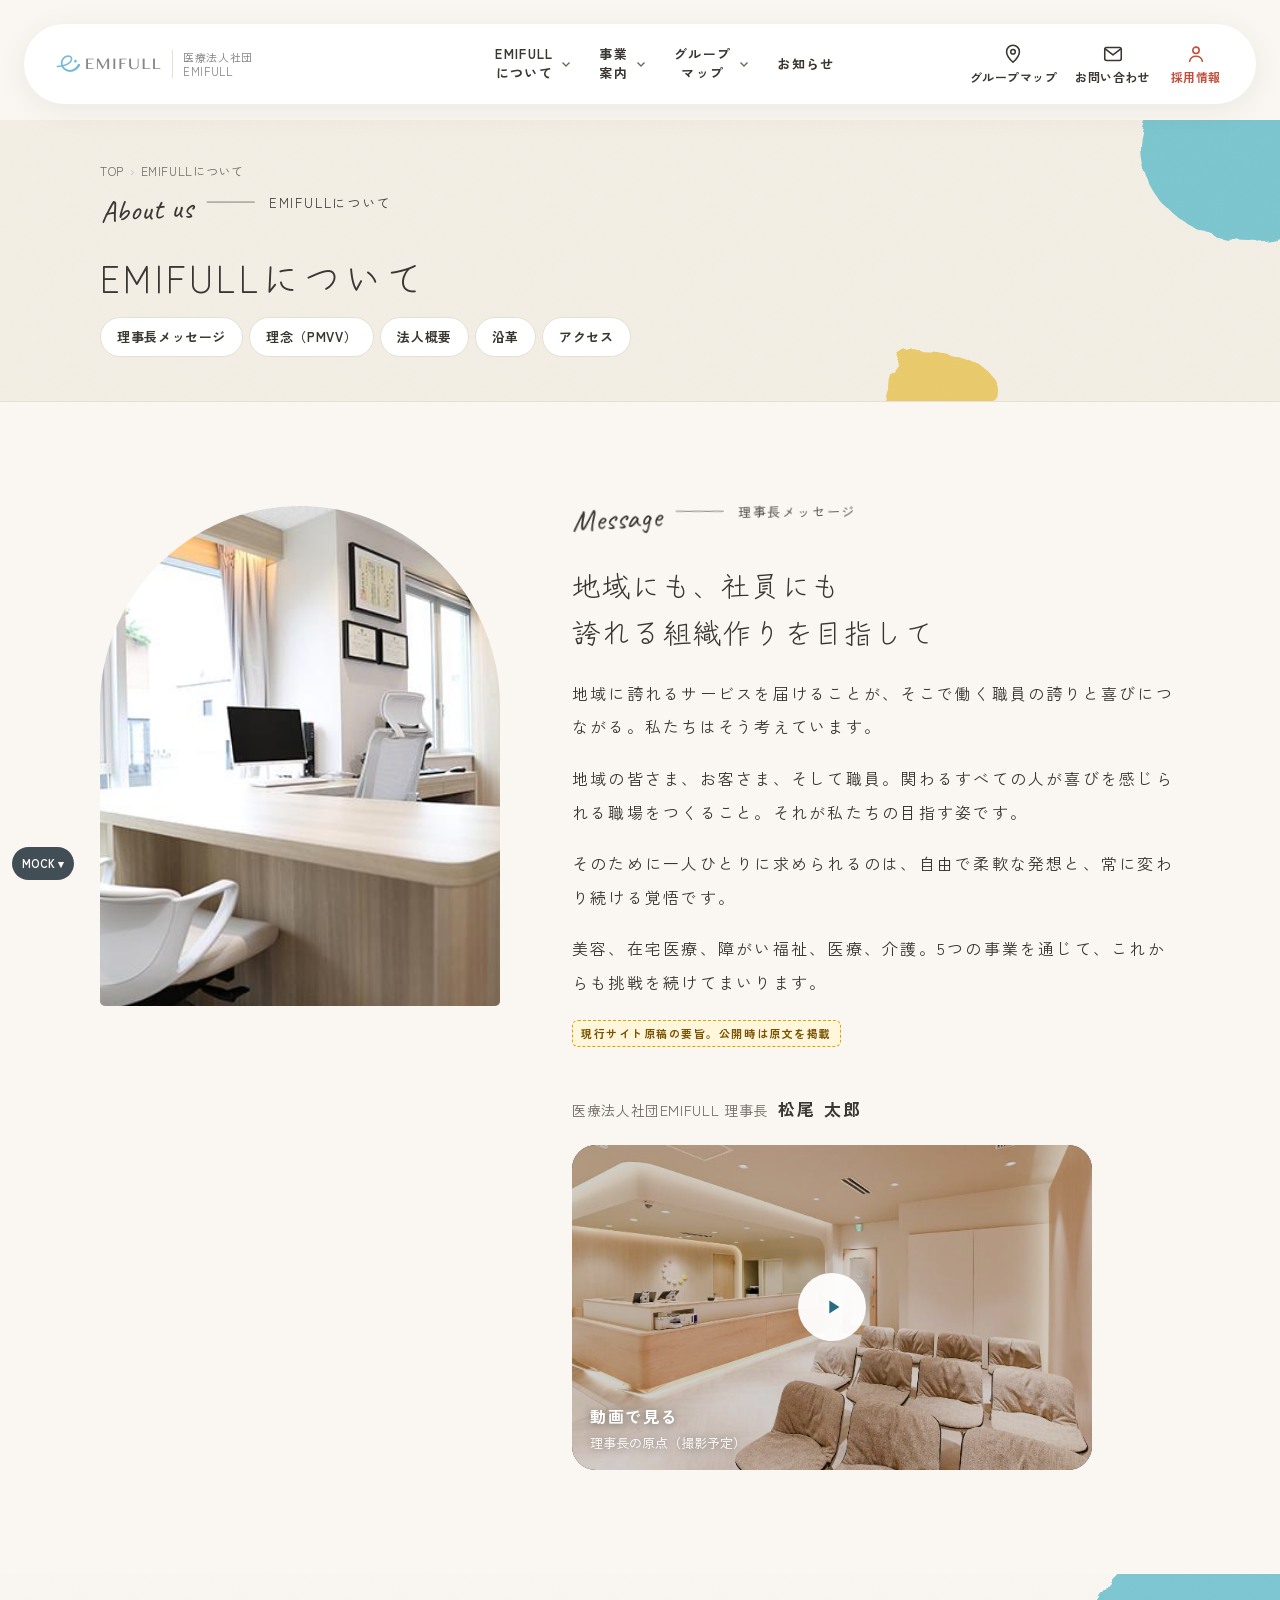
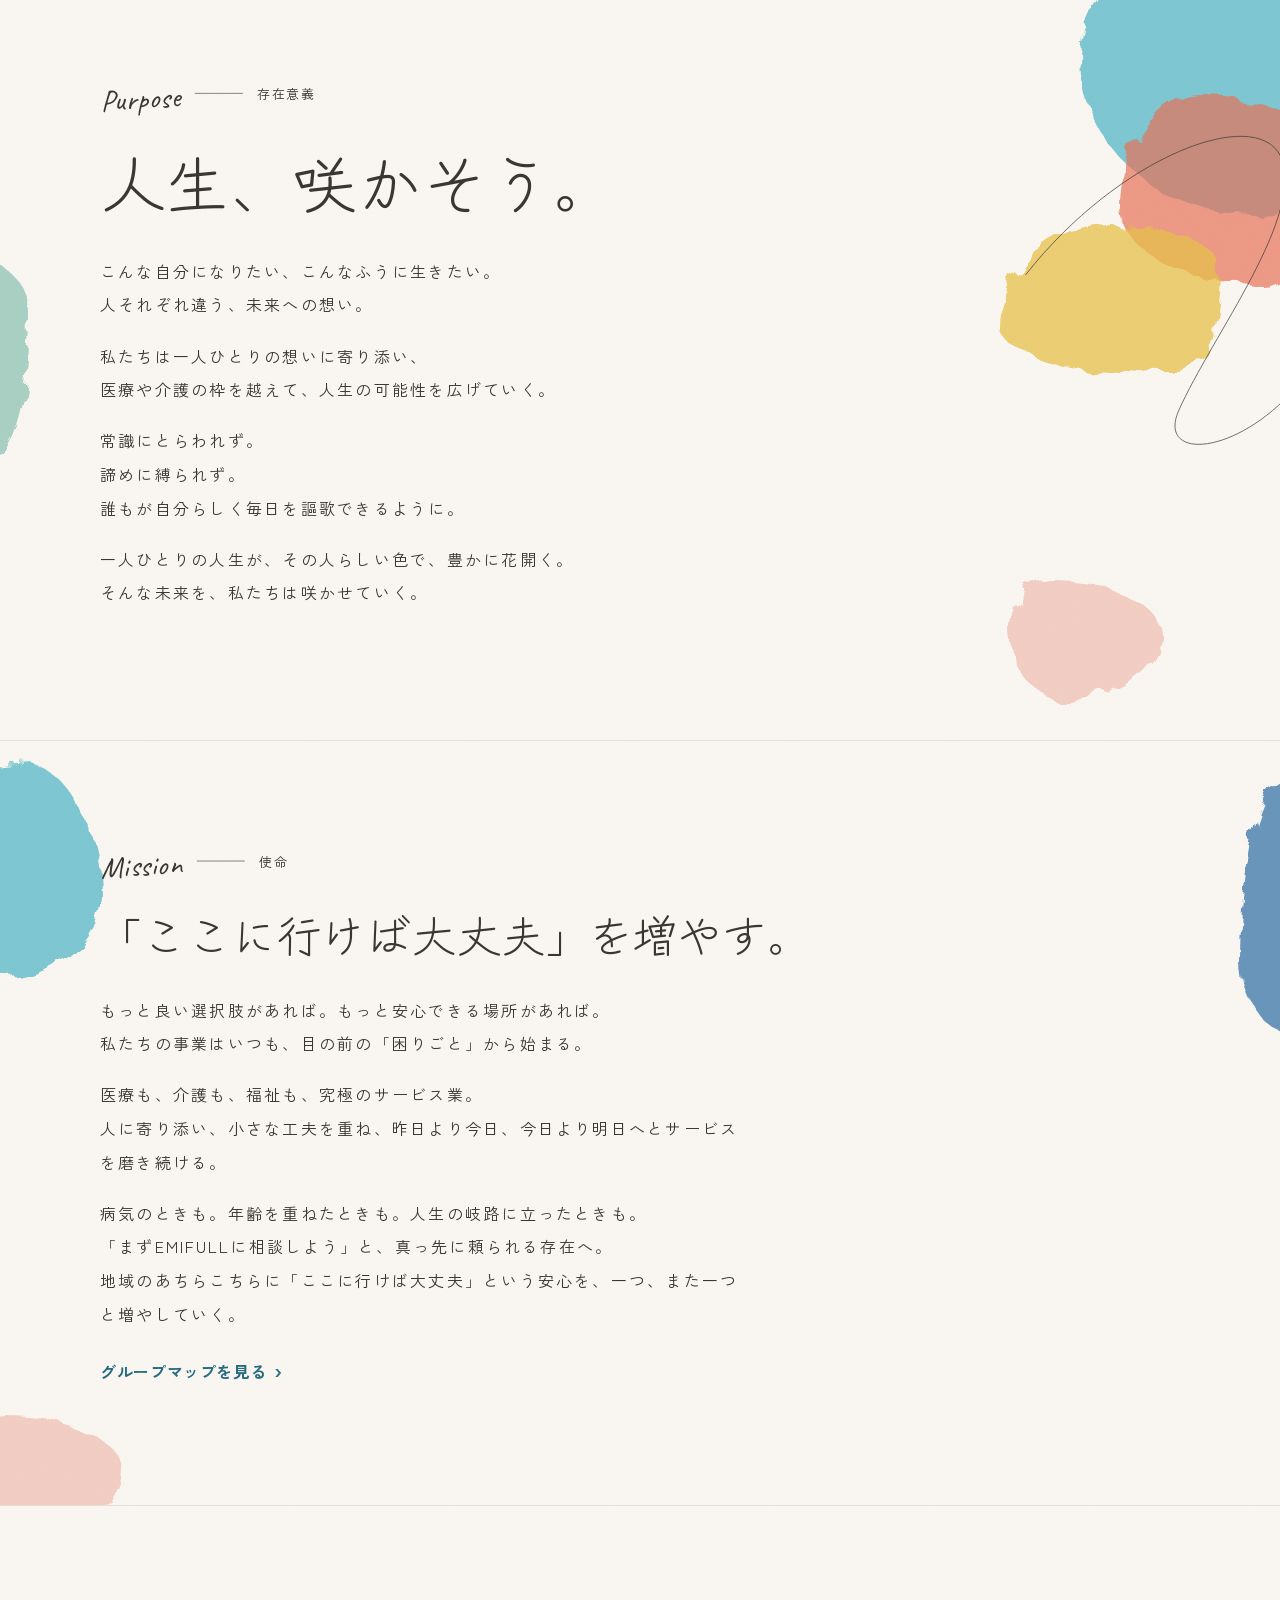
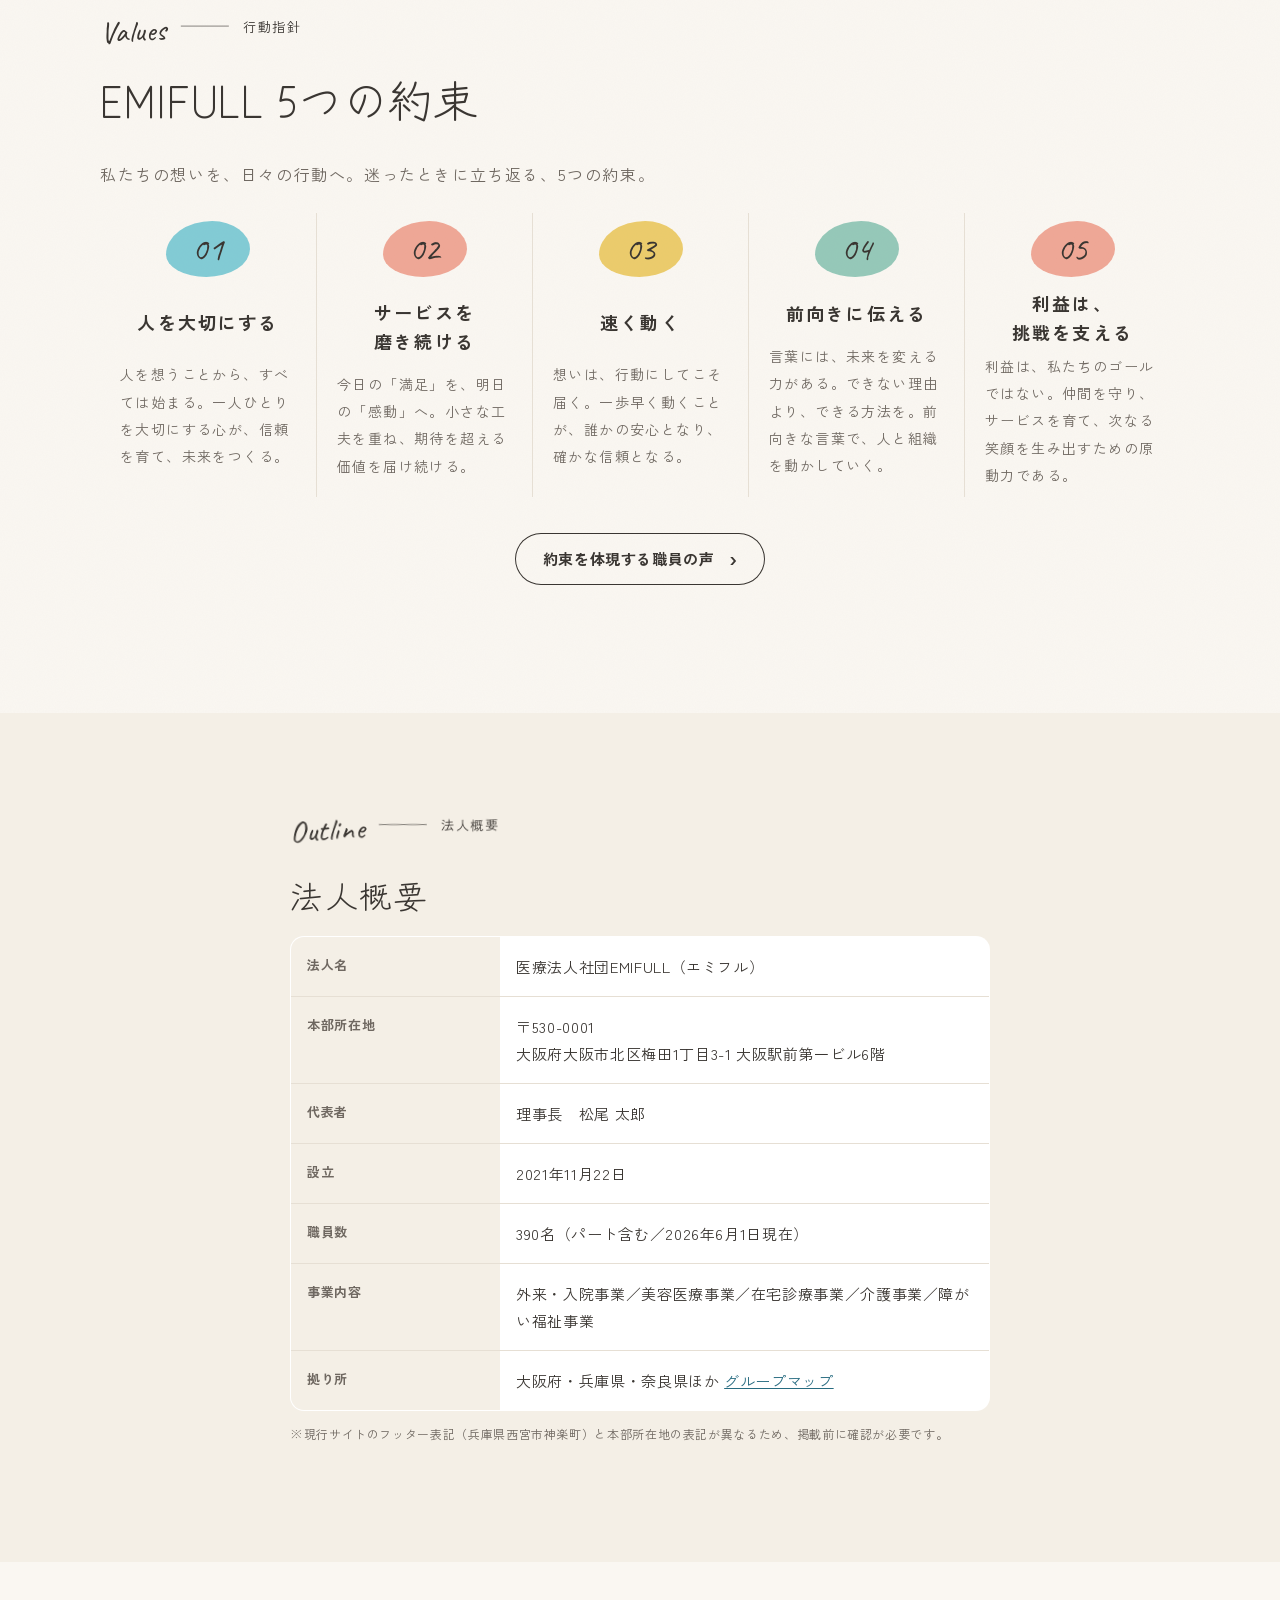
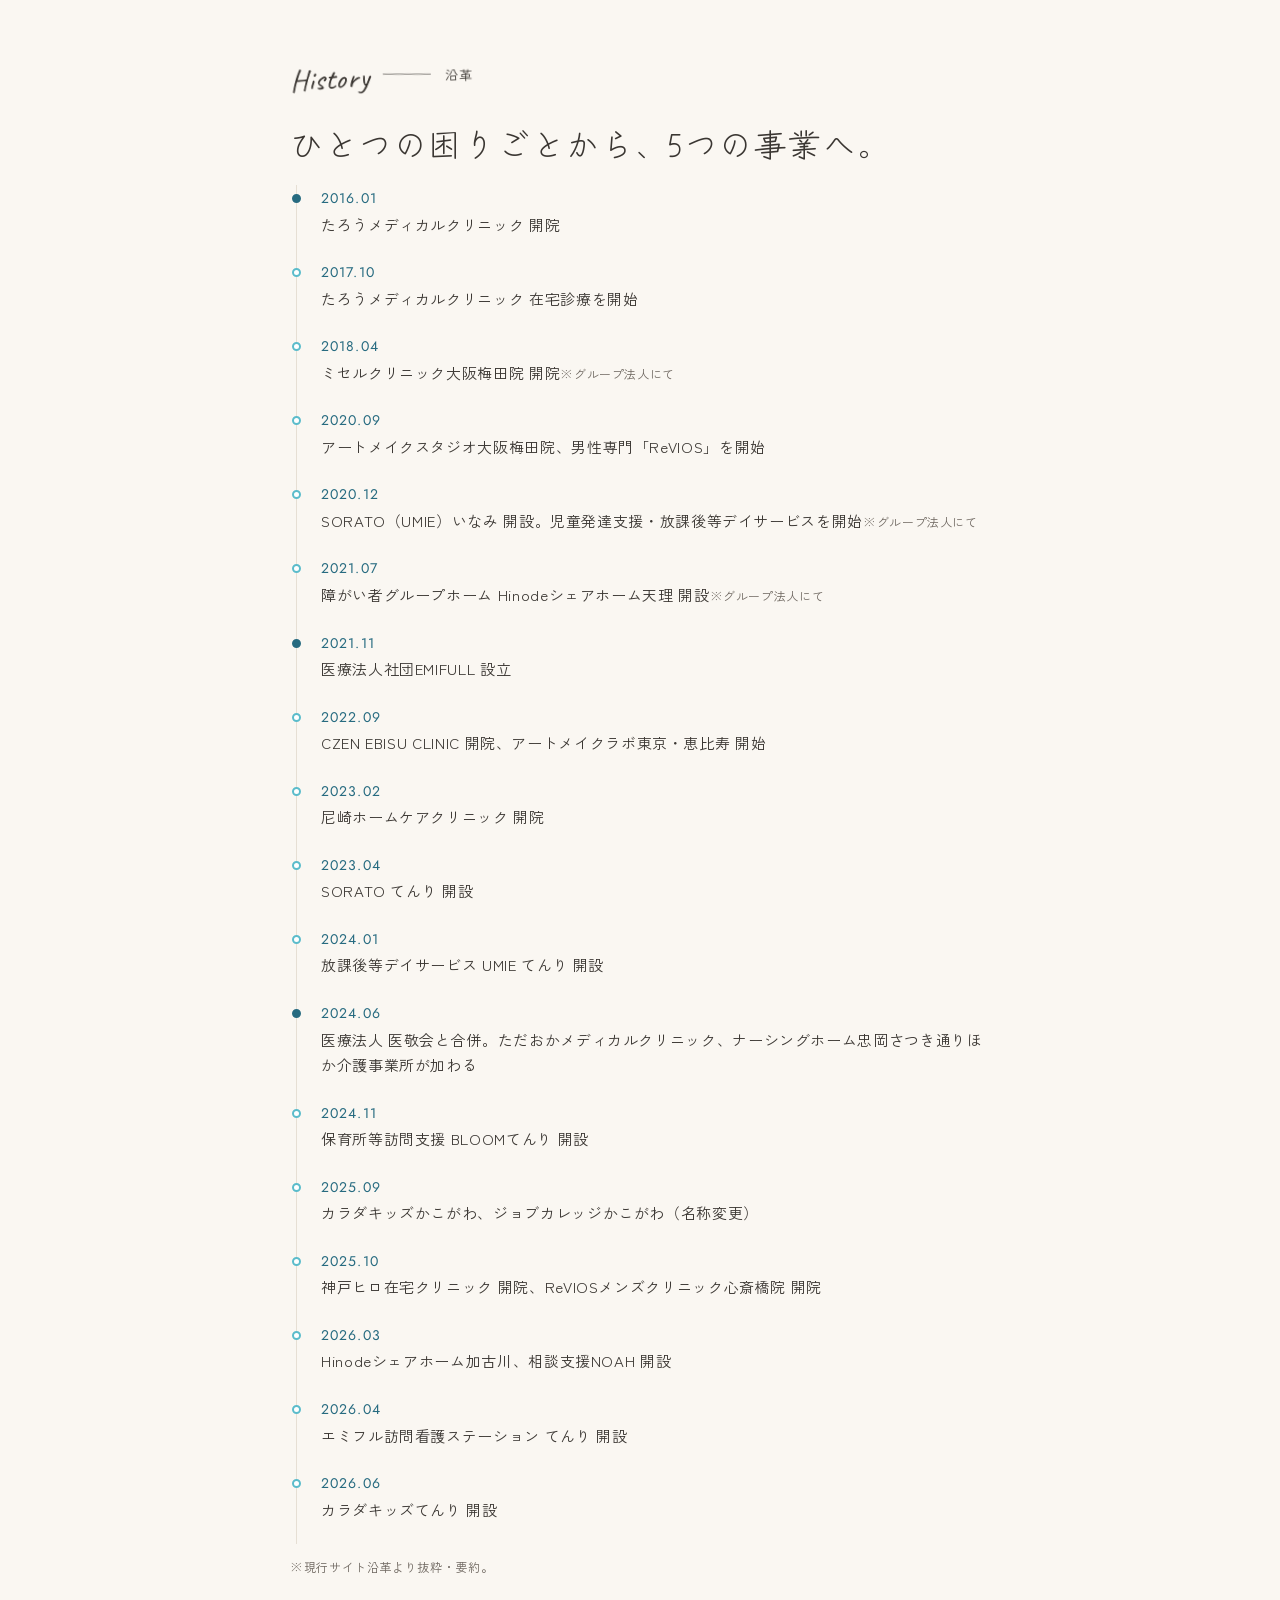
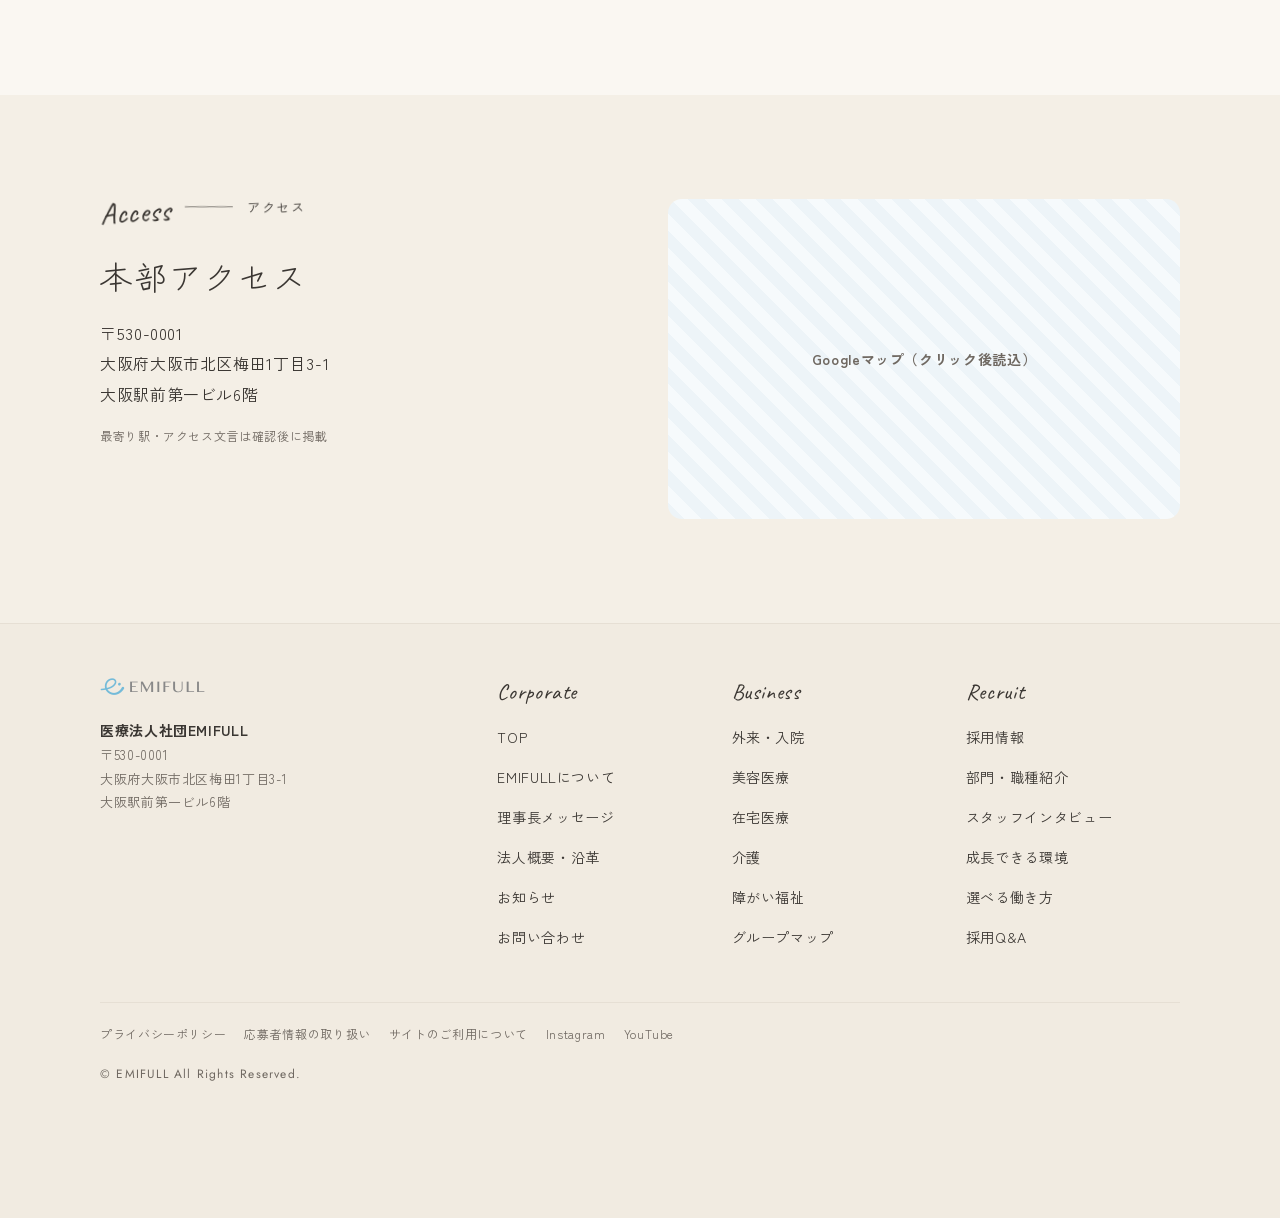
==== commit 490704ee: "Add files via upload" ====
--- a/about.html
+++ b/about.html
@@ -1,173 +1,173 @@
-<!doctype html>
-<html lang="ja">
-<head>
-<meta charset="utf-8">
-<meta name="viewport" content="width=device-width, initial-scale=1, viewport-fit=cover">
-<title>EMIFULLについて｜医療法人社団EMIFULL（モック）</title>
-<link rel="stylesheet" href="assets/style.css">
-</head>
-<body data-page="about" data-site="corp">
-<div id="site-header"></div>
-
-<main>
-  <div class="page-hero page-hero--band paper" style="position:relative;overflow:hidden">
-    <div class="blobs" aria-hidden="true">
-      <span class="blob blob--aqua s1" style="width:200px;height:180px;right:-60px;top:-60px"></span>
-      <span class="blob blob--mustard s3" style="width:110px;height:90px;right:22%;bottom:-40px"></span>
-    </div>
-    <div class="container">
-      <nav class="breadcrumb" aria-label="パンくず"><a href="index.html">TOP</a><span>EMIFULLについて</span></nav>
-      <span class="eyebrow">About us <small>EMIFULLについて</small></span>
-      <h1 class="page-title" style="margin-top:18px">EMIFULLについて</h1>
-      <nav class="anchor-nav" aria-label="ページ内リンク">
-        <a href="#message">理事長メッセージ</a><a href="#pmvv">理念（PMVV）</a><a href="#outline">法人概要</a><a href="#history">沿革</a><a href="#access">アクセス</a>
-      </nav>
-    </div>
-  </div>
-
-  <!-- 理事長メッセージ -->
-  <section class="section" id="message">
-    <div class="container msg">
-      <div class="msg__photo arch" data-req="理事長ポートレート（撮影予定）"><img src="img/consult-room.jpg" alt="（理事長写真に差し替え）"></div>
-      <div>
-        <span class="eyebrow">Message <small>理事長メッセージ</small></span>
-        <h2 class="msg__title" style="margin-top:22px">地域にも、社員にも<br>誇れる組織作りを目指して</h2>
-        <div class="msg__body verse" data-req="本文は現行サイト「代表挨拶」原稿を流し込み（下は要旨）">
-          <p>地域に誇れるサービスを届けることが、そこで働く職員の誇りと喜びにつながる。私たちはそう考えています。</p>
-          <p>地域の皆さま、お客さま、そして職員。関わるすべての人が喜びを感じられる職場をつくること。それが私たちの目指す姿です。</p>
-          <p>そのために一人ひとりに求められるのは、自由で柔軟な発想と、常に変わり続ける覚悟です。</p>
-          <p>美容、在宅医療、障がい福祉、医療、介護。5つの事業を通じて、これからも挑戦を続けてまいります。</p>
-          <p class="pending">現行サイト原稿の要旨。公開時は原文を掲載</p>
-        </div>
-        <p class="ceo-sign" style="margin-top:28px">医療法人社団EMIFULL 理事長<b>松尾 太郎</b></p>
-        <button class="ceo-video" type="button" aria-label="理事長メッセージ動画を再生" style="margin-top:20px;max-width:520px">
-          <img src="img/lobby.jpg" alt="" loading="lazy"><span class="play"><svg viewBox="0 0 24 24" fill="currentColor"><path d="M8 5v14l11-7z"/></svg></span>
-          <span class="ceo-video__cap"><b>動画で見る</b>理事長の原点（撮影予定）</span>
-        </button>
-      </div>
-    </div>
-  </section>
-
-  <!-- PMVV（BRAND PHILOSOPHY 原文） -->
-  <div id="pmvv" class="paper" style="background:var(--c-bg)" data-req="PMVV：添付『BRAND PHILOSOPHY』原文を転記（要最終照合）">
-    <section class="philo">
-      <div class="blobs" aria-hidden="true">
-        <span class="blob blob--aqua s1" style="width:320px;height:300px;right:-120px;top:-60px"></span>
-        <span class="blob blob--coral s2" style="width:200px;height:190px;right:-40px;top:120px;opacity:.7"></span>
-        <span class="blob blob--mustard s4" style="width:220px;height:150px;right:60px;top:250px;opacity:.75"></span>
-        <span class="blob blob--blush s3" style="width:150px;height:120px;right:120px;bottom:40px"></span>
-        <span class="blob blob--sage s2" style="width:120px;height:200px;left:-90px;top:280px;opacity:.6"></span>
-      </div>
-      <svg class="loop-line" viewBox="0 0 400 500" style="width:340px;right:-60px;top:80px" aria-hidden="true"><path d="M30 260 C 140 120, 300 60, 330 120 C 360 190, 250 330, 210 420 C 180 490, 320 470, 390 330"/></svg>
-      <div class="container">
-        <span class="eyebrow">Purpose <small>存在意義</small></span>
-        <h2 class="philo__head">人生、咲かそう。</h2>
-        <div class="verse">
-          <p>こんな自分になりたい、こんなふうに生きたい。<br>人それぞれ違う、未来への想い。</p>
-          <p>私たちは一人ひとりの想いに寄り添い、<br>医療や介護の枠を越えて、人生の可能性を広げていく。</p>
-          <p>常識にとらわれず。<br>諦めに縛られず。<br>誰もが自分らしく毎日を謳歌できるように。</p>
-          <p>一人ひとりの人生が、その人らしい色で、豊かに花開く。<br>そんな未来を、私たちは咲かせていく。</p>
-        </div>
-      </div>
-    </section>
-
-    <section class="philo">
-      <div class="blobs" aria-hidden="true">
-        <span class="blob blob--aqua s1" style="width:220px;height:220px;left:-120px;top:20px"></span>
-        <span class="blob blob--blush s3" style="width:160px;height:120px;left:-40px;bottom:-30px"></span>
-        <span class="blob blob--blue s4" style="width:90px;height:260px;right:-50px;top:40px;opacity:.7"></span>
-      </div>
-      <div class="container">
-        <span class="eyebrow">Mission <small>使命</small></span>
-        <h2 class="philo__head philo__head--m">「ここに行けば大丈夫」を増やす。</h2>
-        <div class="verse">
-          <p>もっと良い選択肢があれば。もっと安心できる場所があれば。<br>私たちの事業はいつも、目の前の「困りごと」から始まる。</p>
-          <p>医療も、介護も、福祉も、究極のサービス業。<br>人に寄り添い、小さな工夫を重ね、昨日より今日、今日より明日へとサービスを磨き続ける。</p>
-          <p>病気のときも。年齢を重ねたときも。人生の岐路に立ったときも。<br>「まずEMIFULLに相談しよう」と、真っ先に頼られる存在へ。<br>地域のあちらこちらに「ここに行けば大丈夫」という安心を、一つ、また一つと増やしていく。</p>
-        </div>
-        <a class="link-more" href="business.html#locations">関西の拠点を見る</a>
-      </div>
-    </section>
-
-    <section class="philo">
-      <div class="container">
-        <span class="eyebrow">Values <small>行動指針</small></span>
-        <h2 class="philo__head philo__head--m">EMIFULL 5つの約束</h2>
-        <p class="lead">私たちの想いを、日々の行動へ。迷ったときに立ち返る、5つの約束。</p>
-        <ol class="promises">
-          <li class="promise"><span class="dab dab--1">01</span><h3>人を大切にする</h3><p>人を想うことから、すべては始まる。一人ひとりを大切にする心が、信頼を育て、未来をつくる。</p></li>
-          <li class="promise"><span class="dab dab--2">02</span><h3>サービスを<br>磨き続ける</h3><p>今日の「満足」を、明日の「感動」へ。小さな工夫を重ね、期待を超える価値を届け続ける。</p></li>
-          <li class="promise"><span class="dab dab--3">03</span><h3>速く動く</h3><p>想いは、行動にしてこそ届く。一歩早く動くことが、誰かの安心となり、確かな信頼となる。</p></li>
-          <li class="promise"><span class="dab dab--4">04</span><h3>前向きに伝える</h3><p>言葉には、未来を変える力がある。できない理由より、できる方法を。前向きな言葉で、人と組織を動かしていく。</p></li>
-          <li class="promise"><span class="dab dab--5">05</span><h3>利益は、<br>挑戦を支える</h3><p>利益は、私たちのゴールではない。仲間を守り、サービスを育て、次なる笑顔を生み出すための原動力である。</p></li>
-        </ol>
-        <p class="center" style="margin-top:36px"><a class="btn btn--ghost btn--arrow" href="interview.html">約束を体現する職員の声</a></p>
-      </div>
-    </section>
-  </div>
-
-  <!-- 法人概要 -->
-  <section class="section section--tint" id="outline">
-    <div class="container narrow">
-      <span class="eyebrow">Outline <small>法人概要</small></span>
-      <h2 class="h-sec" style="margin-top:20px">法人概要</h2>
-      <table class="spec">
-        <tr><th>法人名</th><td>医療法人社団EMIFULL（エミフル）</td></tr>
-        <tr><th>本部所在地</th><td>〒530-0001<br>大阪府大阪市北区梅田1丁目3-1 大阪駅前第一ビル6階</td></tr>
-        <tr><th>代表者</th><td>理事長　松尾 太郎</td></tr>
-        <tr><th>設立</th><td>2021年11月22日</td></tr>
-        <tr><th>職員数</th><td>390名（パート含む／2026年6月1日現在）</td></tr>
-        <tr><th>事業内容</th><td>外来・入院事業／美容医療事業／在宅診療事業／介護事業／障がい福祉事業</td></tr>
-        <tr><th>拠点</th><td>大阪府・兵庫県・奈良県ほか <a href="business.html#locations" style="color:var(--c-brand-ink)">拠点一覧</a></td></tr>
-      </table>
-      <p class="sample-note">※現行サイトのフッター表記（兵庫県西宮市神楽町）と本部所在地の表記が異なるため、掲載前に確認が必要です。</p>
-    </div>
-  </section>
-
-  <!-- 沿革 -->
-  <section class="section" id="history">
-    <div class="container narrow">
-      <span class="eyebrow">History <small>沿革</small></span>
-      <h2 class="h-sec" style="margin-top:20px">ひとつの困りごとから、5つの事業へ。</h2>
-      <ol class="history">
-        <li class="is-key"><time>2016.01</time><p>たろうメディカルクリニック 開院</p></li>
-        <li><time>2017.10</time><p>たろうメディカルクリニック 在宅診療を開始</p></li>
-        <li><time>2018.04</time><p>ミセルクリニック大阪梅田院 開院<small>※グループ法人にて</small></p></li>
-        <li><time>2020.09</time><p>アートメイクスタジオ大阪梅田院、男性専門「ReVIOS」を開始</p></li>
-        <li><time>2020.12</time><p>SORATO（UMIE）いなみ 開設。児童発達支援・放課後等デイサービスを開始<small>※グループ法人にて</small></p></li>
-        <li><time>2021.07</time><p>障がい者グループホーム Hinodeシェアホーム天理 開設<small>※グループ法人にて</small></p></li>
-        <li class="is-key"><time>2021.11</time><p>医療法人社団EMIFULL 設立</p></li>
-        <li><time>2022.09</time><p>CZEN EBISU CLINIC 開院、アートメイクラボ東京・恵比寿 開始</p></li>
-        <li><time>2023.02</time><p>尼崎ホームケアクリニック 開院</p></li>
-        <li><time>2023.04</time><p>SORATO てんり 開設</p></li>
-        <li><time>2024.01</time><p>放課後等デイサービス UMIE てんり 開設</p></li>
-        <li class="is-key"><time>2024.06</time><p>医療法人 医敬会と合併。ただおかメディカルクリニック、ナーシングホーム忠岡さつき通りほか介護事業所が加わる</p></li>
-        <li><time>2024.11</time><p>保育所等訪問支援 BLOOMてんり 開設</p></li>
-        <li><time>2025.09</time><p>カラダキッズかこがわ、ジョブカレッジかこがわ（名称変更）</p></li>
-        <li><time>2025.10</time><p>神戸ヒロ在宅クリニック 開院、ReVIOSメンズクリニック心斎橋院 開院</p></li>
-        <li><time>2026.03</time><p>Hinodeシェアホーム加古川、相談支援NOAH 開設</p></li>
-        <li><time>2026.04</time><p>エミフル訪問看護ステーション てんり 開設</p></li>
-        <li><time>2026.06</time><p>カラダキッズてんり 開設</p></li>
-      </ol>
-      <p class="sample-note">※現行サイト沿革より抜粋・要約。</p>
-    </div>
-  </section>
-
-  <!-- アクセス -->
-  <section class="section section--tint" id="access">
-    <div class="container two-col">
-      <div>
-        <span class="eyebrow">Access <small>アクセス</small></span>
-        <h2 class="h-sec" style="margin-top:20px">本部アクセス</h2>
-        <p>〒530-0001<br>大阪府大阪市北区梅田1丁目3-1<br>大阪駅前第一ビル6階</p>
-        <p class="sample-note">最寄り駅・アクセス文言は確認後に掲載</p>
-      </div>
-      <div class="map">Googleマップ（クリック後読込）</div>
-    </div>
-  </section>
-</main>
-
-<div id="site-footer"></div>
-<script src="assets/main.js"></script>
-</body>
-</html>
+<!doctype html>
+<html lang="ja">
+<head>
+<meta charset="utf-8">
+<meta name="viewport" content="width=device-width, initial-scale=1, viewport-fit=cover">
+<title>EMIFULLについて｜医療法人社団EMIFULL（モック）</title>
+<link rel="stylesheet" href="assets/style.css">
+</head>
+<body data-page="about" data-site="corp">
+<div id="site-header"></div>
+
+<main>
+  <div class="page-hero page-hero--band paper" style="position:relative;overflow:hidden">
+    <div class="blobs" aria-hidden="true">
+      <span class="blob blob--aqua s1" style="width:200px;height:180px;right:-60px;top:-60px"></span>
+      <span class="blob blob--mustard s3" style="width:110px;height:90px;right:22%;bottom:-40px"></span>
+    </div>
+    <div class="container">
+      <nav class="breadcrumb" aria-label="パンくず"><a href="index.html">TOP</a><span>EMIFULLについて</span></nav>
+      <span class="eyebrow">About us <small>EMIFULLについて</small></span>
+      <h1 class="page-title" style="margin-top:18px">EMIFULLについて</h1>
+      <nav class="anchor-nav" aria-label="ページ内リンク">
+        <a href="#message">理事長メッセージ</a><a href="#pmvv">理念（PMVV）</a><a href="#outline">法人概要</a><a href="#history">沿革</a><a href="#access">アクセス</a>
+      </nav>
+    </div>
+  </div>
+
+  <!-- 理事長メッセージ -->
+  <section class="section" id="message">
+    <div class="container msg">
+      <div class="msg__photo arch" data-req="理事長ポートレート（撮影予定）"><img src="img/consult-room.jpg" alt="（理事長写真に差し替え）"></div>
+      <div>
+        <span class="eyebrow">Message <small>理事長メッセージ</small></span>
+        <h2 class="msg__title" style="margin-top:22px">地域にも、社員にも<br>誇れる組織作りを目指して</h2>
+        <div class="msg__body verse" data-req="本文は現行サイト「代表挨拶」原稿を流し込み（下は要旨）">
+          <p>地域に誇れるサービスを届けることが、そこで働く職員の誇りと喜びにつながる。私たちはそう考えています。</p>
+          <p>地域の皆さま、お客さま、そして職員。関わるすべての人が喜びを感じられる職場をつくること。それが私たちの目指す姿です。</p>
+          <p>そのために一人ひとりに求められるのは、自由で柔軟な発想と、常に変わり続ける覚悟です。</p>
+          <p>美容、在宅医療、障がい福祉、医療、介護。5つの事業を通じて、これからも挑戦を続けてまいります。</p>
+          <p class="pending">現行サイト原稿の要旨。公開時は原文を掲載</p>
+        </div>
+        <p class="ceo-sign" style="margin-top:28px">医療法人社団EMIFULL 理事長<b>松尾 太郎</b></p>
+        <button class="ceo-video" type="button" aria-label="理事長メッセージ動画を再生" style="margin-top:20px;max-width:520px">
+          <img src="img/lobby.jpg" alt="" loading="lazy"><span class="play"><svg viewBox="0 0 24 24" fill="currentColor"><path d="M8 5v14l11-7z"/></svg></span>
+          <span class="ceo-video__cap"><b>動画で見る</b>理事長の原点（撮影予定）</span>
+        </button>
+      </div>
+    </div>
+  </section>
+
+  <!-- PMVV（BRAND PHILOSOPHY 原文） -->
+  <div id="pmvv" class="paper" style="background:var(--c-bg)" data-req="PMVV：添付『BRAND PHILOSOPHY』原文を転記（要最終照合）">
+    <section class="philo">
+      <div class="blobs" aria-hidden="true">
+        <span class="blob blob--aqua s1" style="width:320px;height:300px;right:-120px;top:-60px"></span>
+        <span class="blob blob--coral s2" style="width:200px;height:190px;right:-40px;top:120px;opacity:.7"></span>
+        <span class="blob blob--mustard s4" style="width:220px;height:150px;right:60px;top:250px;opacity:.75"></span>
+        <span class="blob blob--blush s3" style="width:150px;height:120px;right:120px;bottom:40px"></span>
+        <span class="blob blob--sage s2" style="width:120px;height:200px;left:-90px;top:280px;opacity:.6"></span>
+      </div>
+      <svg class="loop-line" viewBox="0 0 400 500" style="width:340px;right:-60px;top:80px" aria-hidden="true"><path d="M30 260 C 140 120, 300 60, 330 120 C 360 190, 250 330, 210 420 C 180 490, 320 470, 390 330"/></svg>
+      <div class="container">
+        <span class="eyebrow">Purpose <small>存在意義</small></span>
+        <h2 class="philo__head">人生、咲かそう。</h2>
+        <div class="verse">
+          <p>こんな自分になりたい、こんなふうに生きたい。<br>人それぞれ違う、未来への想い。</p>
+          <p>私たちは一人ひとりの想いに寄り添い、<br>医療や介護の枠を越えて、人生の可能性を広げていく。</p>
+          <p>常識にとらわれず。<br>諦めに縛られず。<br>誰もが自分らしく毎日を謳歌できるように。</p>
+          <p>一人ひとりの人生が、その人らしい色で、豊かに花開く。<br>そんな未来を、私たちは咲かせていく。</p>
+        </div>
+      </div>
+    </section>
+
+    <section class="philo">
+      <div class="blobs" aria-hidden="true">
+        <span class="blob blob--aqua s1" style="width:220px;height:220px;left:-120px;top:20px"></span>
+        <span class="blob blob--blush s3" style="width:160px;height:120px;left:-40px;bottom:-30px"></span>
+        <span class="blob blob--blue s4" style="width:90px;height:260px;right:-50px;top:40px;opacity:.7"></span>
+      </div>
+      <div class="container">
+        <span class="eyebrow">Mission <small>使命</small></span>
+        <h2 class="philo__head philo__head--m">「ここに行けば大丈夫」を増やす。</h2>
+        <div class="verse">
+          <p>もっと良い選択肢があれば。もっと安心できる場所があれば。<br>私たちの事業はいつも、目の前の「困りごと」から始まる。</p>
+          <p>医療も、介護も、福祉も、究極のサービス業。<br>人に寄り添い、小さな工夫を重ね、昨日より今日、今日より明日へとサービスを磨き続ける。</p>
+          <p>病気のときも。年齢を重ねたときも。人生の岐路に立ったときも。<br>「まずEMIFULLに相談しよう」と、真っ先に頼られる存在へ。<br>地域のあちらこちらに「ここに行けば大丈夫」という安心を、一つ、また一つと増やしていく。</p>
+        </div>
+        <a class="link-more" href="business.html#locations">グループマップを見る</a>
+      </div>
+    </section>
+
+    <section class="philo">
+      <div class="container">
+        <span class="eyebrow">Values <small>行動指針</small></span>
+        <h2 class="philo__head philo__head--m">EMIFULL 5つの約束</h2>
+        <p class="lead">私たちの想いを、日々の行動へ。迷ったときに立ち返る、5つの約束。</p>
+        <ol class="promises">
+          <li class="promise"><span class="dab dab--1">01</span><h3>人を大切にする</h3><p>人を想うことから、すべては始まる。一人ひとりを大切にする心が、信頼を育て、未来をつくる。</p></li>
+          <li class="promise"><span class="dab dab--2">02</span><h3>サービスを<br>磨き続ける</h3><p>今日の「満足」を、明日の「感動」へ。小さな工夫を重ね、期待を超える価値を届け続ける。</p></li>
+          <li class="promise"><span class="dab dab--3">03</span><h3>速く動く</h3><p>想いは、行動にしてこそ届く。一歩早く動くことが、誰かの安心となり、確かな信頼となる。</p></li>
+          <li class="promise"><span class="dab dab--4">04</span><h3>前向きに伝える</h3><p>言葉には、未来を変える力がある。できない理由より、できる方法を。前向きな言葉で、人と組織を動かしていく。</p></li>
+          <li class="promise"><span class="dab dab--5">05</span><h3>利益は、<br>挑戦を支える</h3><p>利益は、私たちのゴールではない。仲間を守り、サービスを育て、次なる笑顔を生み出すための原動力である。</p></li>
+        </ol>
+        <p class="center" style="margin-top:36px"><a class="btn btn--ghost btn--arrow" href="interview.html">約束を体現する職員の声</a></p>
+      </div>
+    </section>
+  </div>
+
+  <!-- 法人概要 -->
+  <section class="section section--tint" id="outline">
+    <div class="container narrow">
+      <span class="eyebrow">Outline <small>法人概要</small></span>
+      <h2 class="h-sec" style="margin-top:20px">法人概要</h2>
+      <table class="spec">
+        <tr><th>法人名</th><td>医療法人社団EMIFULL（エミフル）</td></tr>
+        <tr><th>本部所在地</th><td>〒530-0001<br>大阪府大阪市北区梅田1丁目3-1 大阪駅前第一ビル6階</td></tr>
+        <tr><th>代表者</th><td>理事長　松尾 太郎</td></tr>
+        <tr><th>設立</th><td>2021年11月22日</td></tr>
+        <tr><th>職員数</th><td>390名（パート含む／2026年6月1日現在）</td></tr>
+        <tr><th>事業内容</th><td>外来・入院事業／美容医療事業／在宅診療事業／介護事業／障がい福祉事業</td></tr>
+        <tr><th>拠り所</th><td>大阪府・兵庫県・奈良県ほか <a href="business.html#locations" style="color:var(--c-brand-ink)">グループマップ</a></td></tr>
+      </table>
+      <p class="sample-note">※現行サイトのフッター表記（兵庫県西宮市神楽町）と本部所在地の表記が異なるため、掲載前に確認が必要です。</p>
+    </div>
+  </section>
+
+  <!-- 沿革 -->
+  <section class="section" id="history">
+    <div class="container narrow">
+      <span class="eyebrow">History <small>沿革</small></span>
+      <h2 class="h-sec" style="margin-top:20px">ひとつの困りごとから、5つの事業へ。</h2>
+      <ol class="history">
+        <li class="is-key"><time>2016.01</time><p>たろうメディカルクリニック 開院</p></li>
+        <li><time>2017.10</time><p>たろうメディカルクリニック 在宅診療を開始</p></li>
+        <li><time>2018.04</time><p>ミセルクリニック大阪梅田院 開院<small>※グループ法人にて</small></p></li>
+        <li><time>2020.09</time><p>アートメイクスタジオ大阪梅田院、男性専門「ReVIOS」を開始</p></li>
+        <li><time>2020.12</time><p>SORATO（UMIE）いなみ 開設。児童発達支援・放課後等デイサービスを開始<small>※グループ法人にて</small></p></li>
+        <li><time>2021.07</time><p>障がい者グループホーム Hinodeシェアホーム天理 開設<small>※グループ法人にて</small></p></li>
+        <li class="is-key"><time>2021.11</time><p>医療法人社団EMIFULL 設立</p></li>
+        <li><time>2022.09</time><p>CZEN EBISU CLINIC 開院、アートメイクラボ東京・恵比寿 開始</p></li>
+        <li><time>2023.02</time><p>尼崎ホームケアクリニック 開院</p></li>
+        <li><time>2023.04</time><p>SORATO てんり 開設</p></li>
+        <li><time>2024.01</time><p>放課後等デイサービス UMIE てんり 開設</p></li>
+        <li class="is-key"><time>2024.06</time><p>医療法人 医敬会と合併。ただおかメディカルクリニック、ナーシングホーム忠岡さつき通りほか介護事業所が加わる</p></li>
+        <li><time>2024.11</time><p>保育所等訪問支援 BLOOMてんり 開設</p></li>
+        <li><time>2025.09</time><p>カラダキッズかこがわ、ジョブカレッジかこがわ（名称変更）</p></li>
+        <li><time>2025.10</time><p>神戸ヒロ在宅クリニック 開院、ReVIOSメンズクリニック心斎橋院 開院</p></li>
+        <li><time>2026.03</time><p>Hinodeシェアホーム加古川、相談支援NOAH 開設</p></li>
+        <li><time>2026.04</time><p>エミフル訪問看護ステーション てんり 開設</p></li>
+        <li><time>2026.06</time><p>カラダキッズてんり 開設</p></li>
+      </ol>
+      <p class="sample-note">※現行サイト沿革より抜粋・要約。</p>
+    </div>
+  </section>
+
+  <!-- アクセス -->
+  <section class="section section--tint" id="access">
+    <div class="container two-col">
+      <div>
+        <span class="eyebrow">Access <small>アクセス</small></span>
+        <h2 class="h-sec" style="margin-top:20px">本部アクセス</h2>
+        <p>〒530-0001<br>大阪府大阪市北区梅田1丁目3-1<br>大阪駅前第一ビル6階</p>
+        <p class="sample-note">最寄り駅・アクセス文言は確認後に掲載</p>
+      </div>
+      <div class="map">Googleマップ（クリック後読込）</div>
+    </div>
+  </section>
+</main>
+
+<div id="site-footer"></div>
+<script src="assets/main.js"></script>
+</body>
+</html>
--- a/assets/style.css
+++ b/assets/style.css
@@ -888,3 +888,15 @@
   .mv__scroll { display: flex; position: absolute; z-index: 3; left: 30px; top: 50%; transform: rotate(90deg); transform-origin: left center; font-family: var(--font-en); font-size: 11px; letter-spacing: .3em; align-items: center; gap: 10px; }
   .mv__scroll::after { content: ""; width: 48px; height: 1px; background: var(--c-text); opacity: .5; }
 }
+
+/* グループマップ導入文（現行サイト「使命」本文） */
+.map-verse { margin: 4px 0 24px; font-size: 15px; }
+.map-verse p { margin: 0 0 1.4em; }
+.map-verse__key { font-family: var(--font-hand); font-size: 24px; letter-spacing: .12em; color: var(--c-brand-ink); }
+@media (min-width: 768px) { .map-verse { font-size: 16px; } .map-verse__key { font-size: 28px; } }
+@media (min-width: 1080px) {
+  [data-kansai-map] .sec-head { display: grid; grid-template-columns: 1fr 1fr; column-gap: 72px; align-items: start; }
+  [data-kansai-map] .sec-head > *:not(.map-verse) { grid-column: 1; }
+  [data-kansai-map] .map-verse { grid-column: 2; grid-row: 1 / span 4; align-self: center; margin: 0; padding-left: 40px; border-left: 1px solid var(--c-line); }
+  [data-kansai-map] .map-verse p:last-child { margin-bottom: 0; }
+}
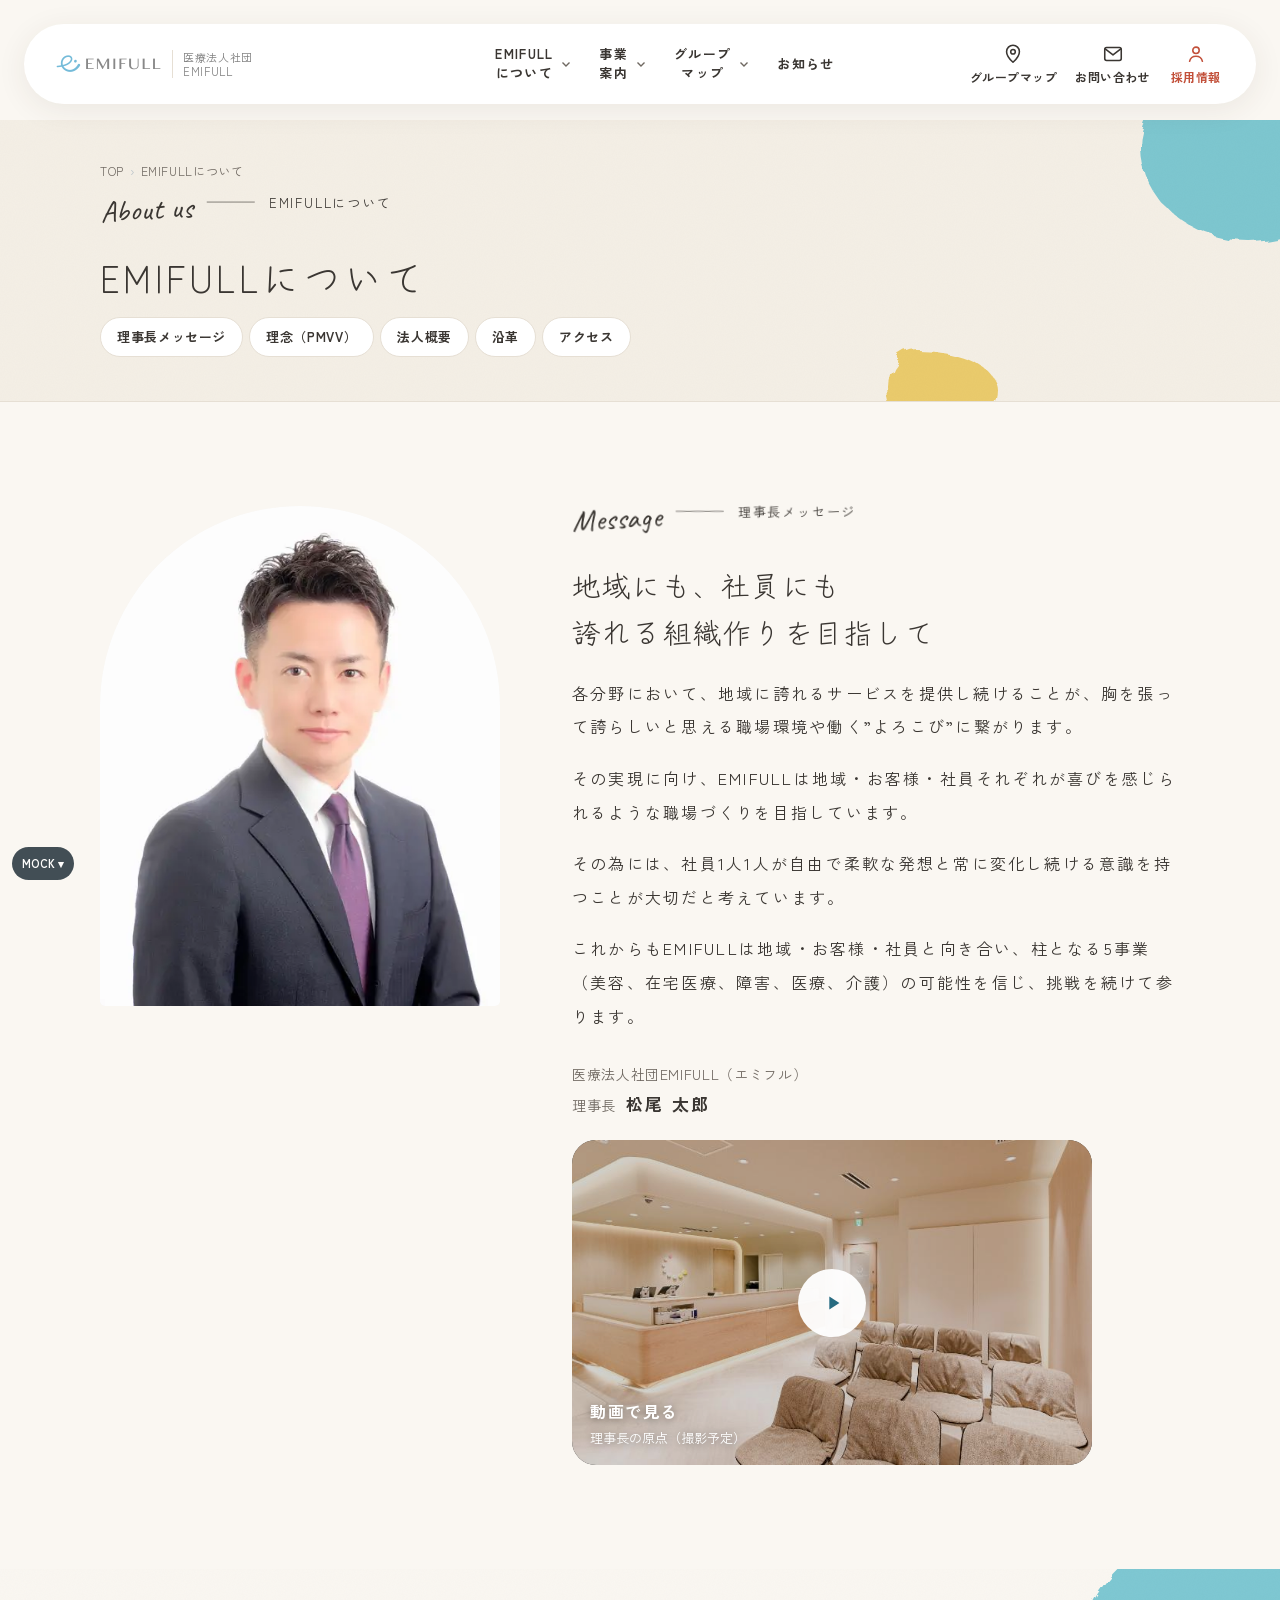
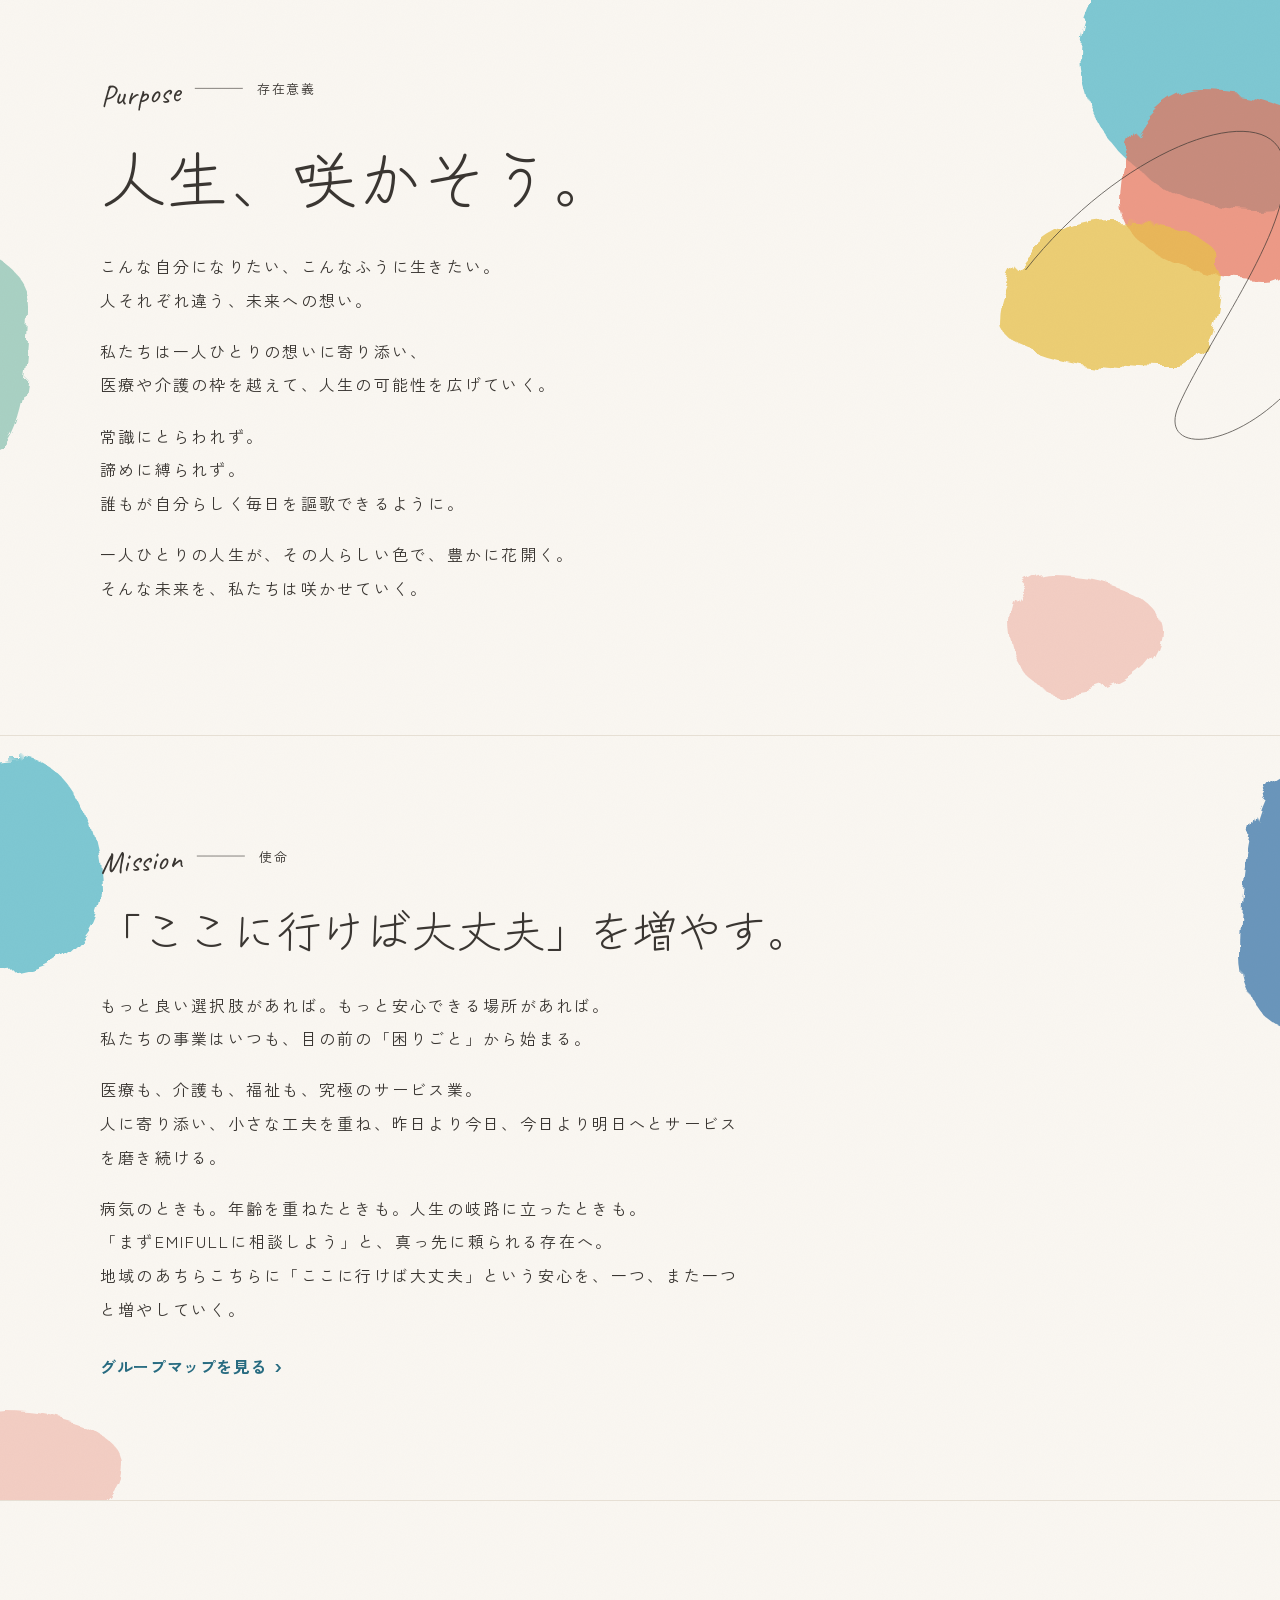
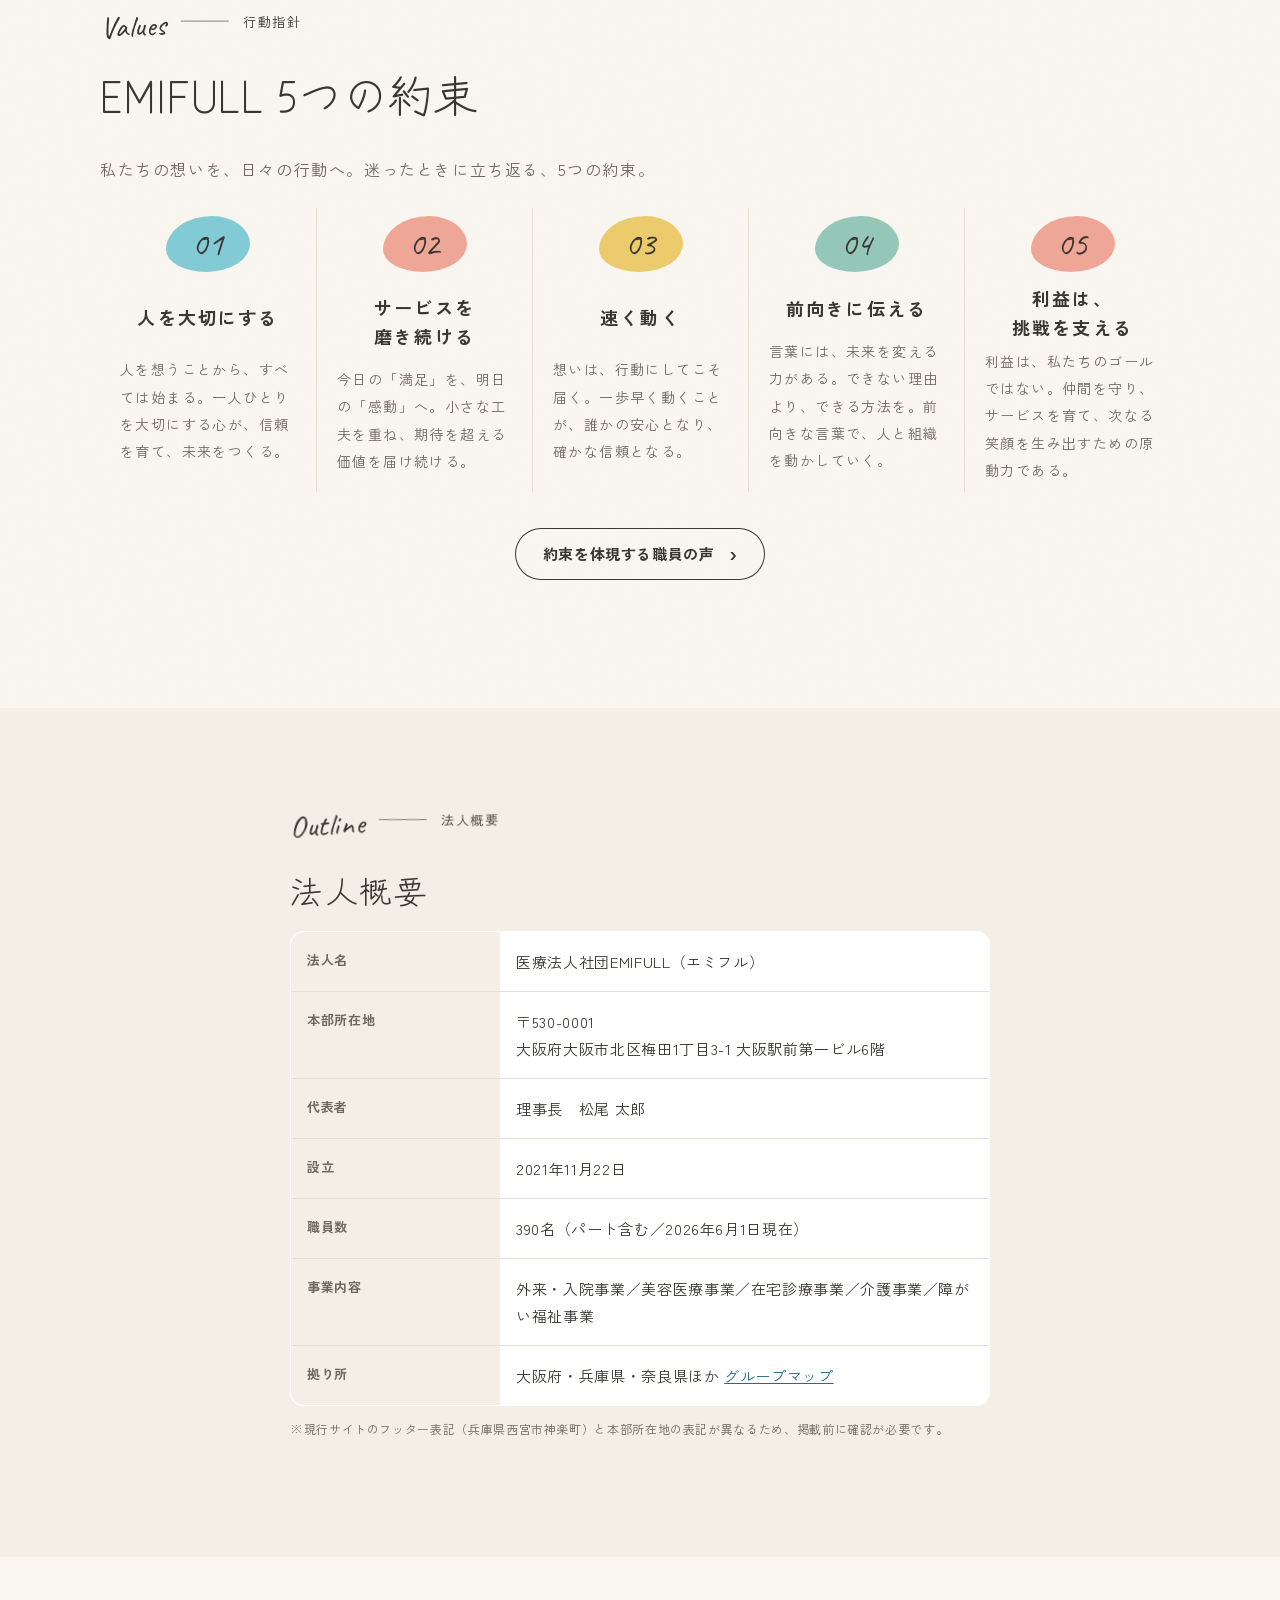
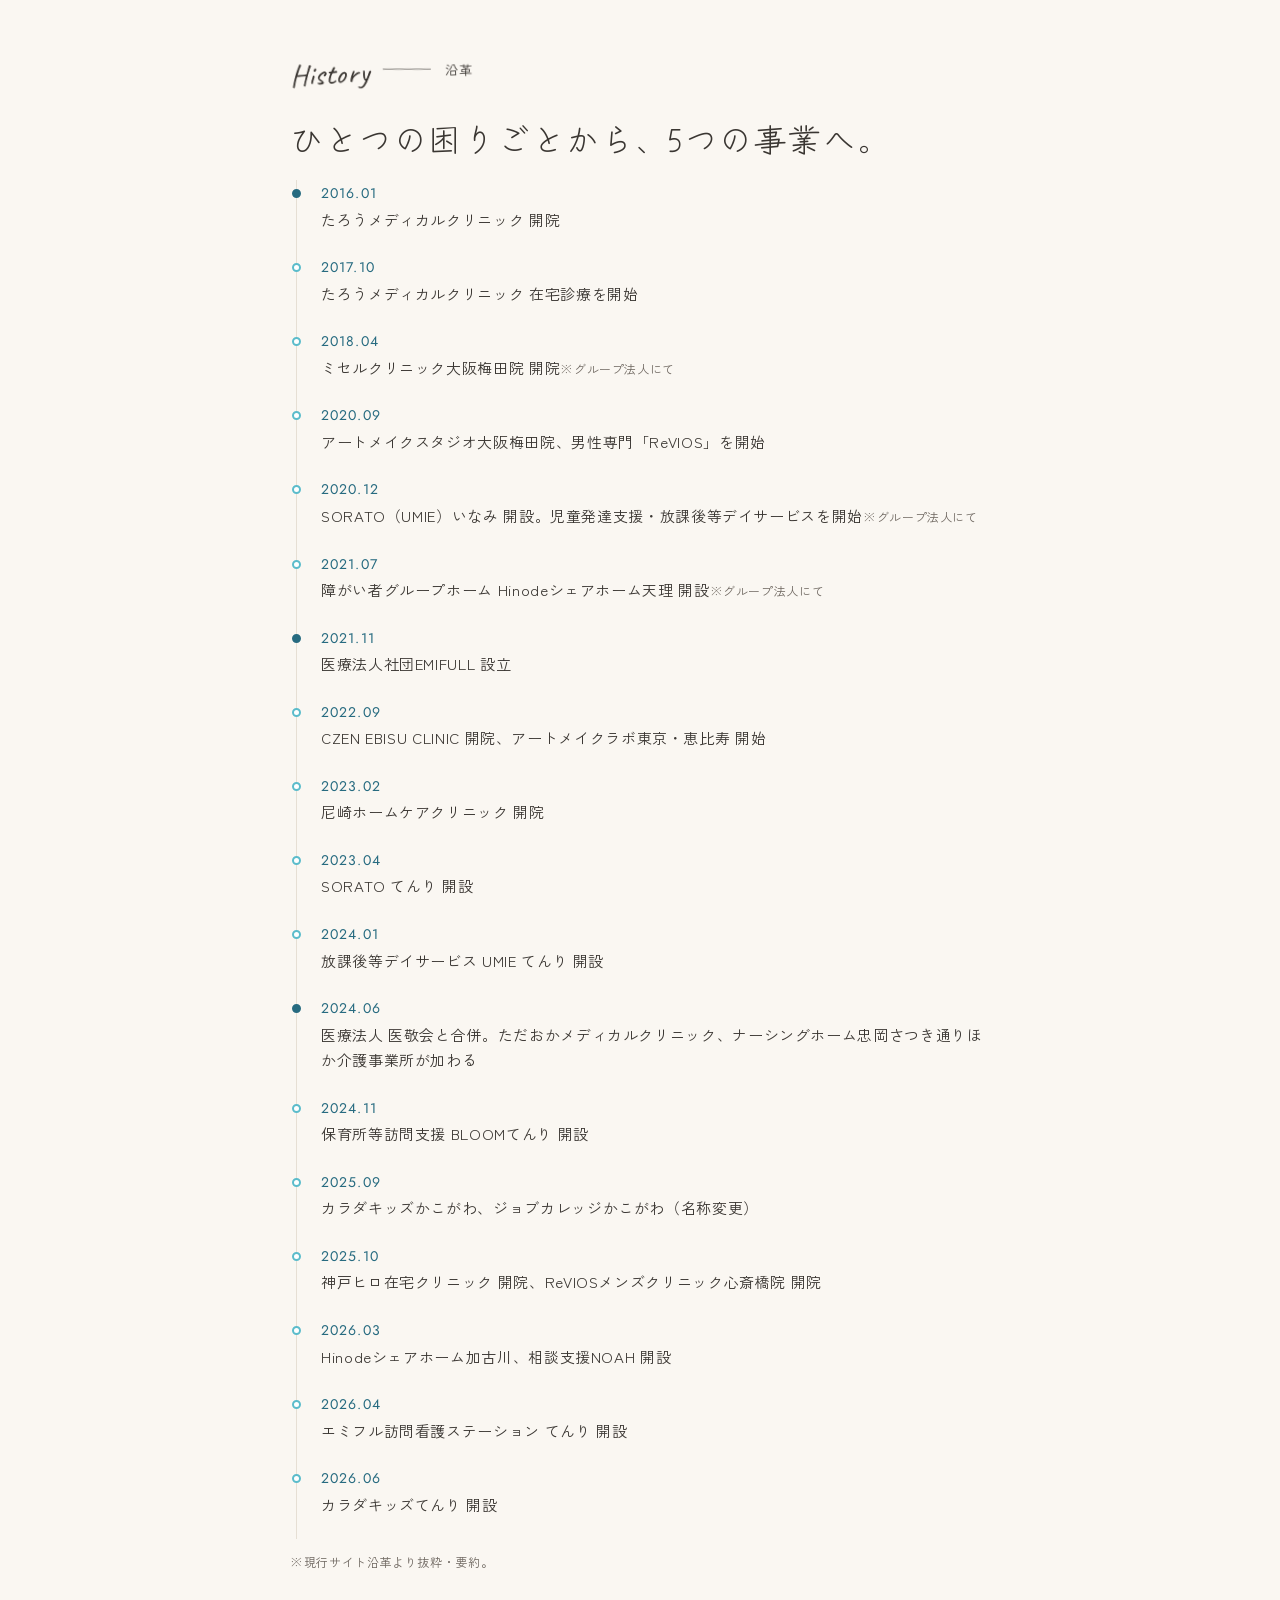
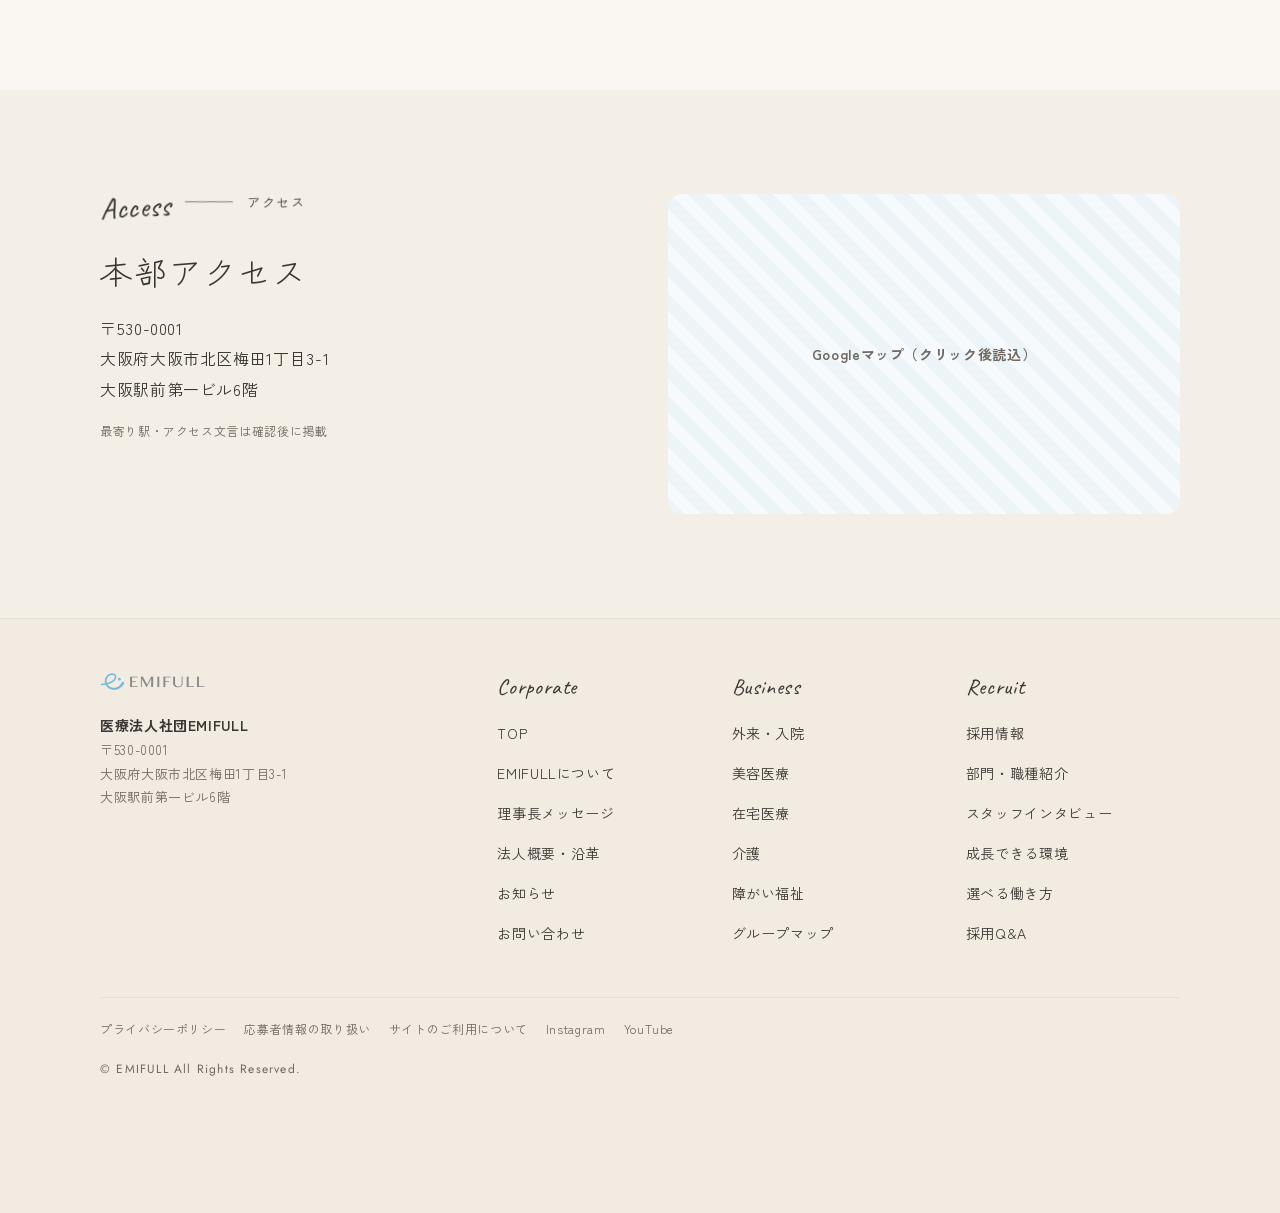
==== commit 0052df47: "Add files via upload" ====
--- a/about.html
+++ b/about.html
@@ -28,18 +28,17 @@
   <!-- 理事長メッセージ -->
   <section class="section" id="message">
     <div class="container msg">
-      <div class="msg__photo arch" data-req="理事長ポートレート（撮影予定）"><img src="img/consult-room.jpg" alt="（理事長写真に差し替え）"></div>
+      <figure class="msg__photo arch msg__photo--ceo"><img src="img/ceo.webp" alt="医療法人社団EMIFULL 理事長 松尾 太郎"></figure>
       <div>
         <span class="eyebrow">Message <small>理事長メッセージ</small></span>
         <h2 class="msg__title" style="margin-top:22px">地域にも、社員にも<br>誇れる組織作りを目指して</h2>
-        <div class="msg__body verse" data-req="本文は現行サイト「代表挨拶」原稿を流し込み（下は要旨）">
-          <p>地域に誇れるサービスを届けることが、そこで働く職員の誇りと喜びにつながる。私たちはそう考えています。</p>
-          <p>地域の皆さま、お客さま、そして職員。関わるすべての人が喜びを感じられる職場をつくること。それが私たちの目指す姿です。</p>
-          <p>そのために一人ひとりに求められるのは、自由で柔軟な発想と、常に変わり続ける覚悟です。</p>
-          <p>美容、在宅医療、障がい福祉、医療、介護。5つの事業を通じて、これからも挑戦を続けてまいります。</p>
-          <p class="pending">現行サイト原稿の要旨。公開時は原文を掲載</p>
+        <div class="msg__body verse">
+          <p>各分野において、地域に誇れるサービスを提供し続けることが、胸を張って誇らしいと思える職場環境や働く”よろこび”に繋がります。</p>
+          <p>その実現に向け、EMIFULLは地域・お客様・社員それぞれが喜びを感じられるような職場づくりを目指しています。</p>
+          <p>その為には、社員1人1人が自由で柔軟な発想と常に変化し続ける意識を持つことが大切だと考えています。</p>
+          <p>これからもEMIFULLは地域・お客様・社員と向き合い、柱となる5事業（美容、在宅医療、障害、医療、介護）の可能性を信じ、挑戦を続けて参ります。</p>
         </div>
-        <p class="ceo-sign" style="margin-top:28px">医療法人社団EMIFULL 理事長<b>松尾 太郎</b></p>
+        <p class="ceo-sign" style="margin-top:28px">医療法人社団EMIFULL（エミフル）<br>理事長<b>松尾 太郎</b></p>
         <button class="ceo-video" type="button" aria-label="理事長メッセージ動画を再生" style="margin-top:20px;max-width:520px">
           <img src="img/lobby.jpg" alt="" loading="lazy"><span class="play"><svg viewBox="0 0 24 24" fill="currentColor"><path d="M8 5v14l11-7z"/></svg></span>
           <span class="ceo-video__cap"><b>動画で見る</b>理事長の原点（撮影予定）</span>
--- a/assets/style.css
+++ b/assets/style.css
@@ -836,11 +836,13 @@
   position: absolute; inset: 0; z-index: 1; pointer-events: none;
   background: rgba(250, 247, 242, .22);
   -webkit-backdrop-filter: blur(7px); backdrop-filter: blur(7px);
-  -webkit-mask-image: radial-gradient(circle at var(--lx) var(--ly), transparent calc(var(--r) - 1px), #000 var(--r));
-          mask-image: radial-gradient(circle at var(--lx) var(--ly), transparent calc(var(--r) - 1px), #000 var(--r));
-}
-.mv__ring { position: absolute; z-index: 1; left: var(--lx); top: var(--ly); width: var(--lens); aspect-ratio: 1; transform: translate(-50%, -50%) scale(.2); border-radius: 50%; border: 1px solid rgba(255,255,255,.75); opacity: 0; pointer-events: none; transition: transform 1.4s .2s cubic-bezier(.25,.46,.45,.94), opacity .8s .6s; }
-.mv.is-animated .mv__ring { transform: translate(-50%, -50%) scale(1.035); opacity: 1; }
+  -webkit-mask-image: radial-gradient(circle at var(--lx) var(--ly), transparent calc(var(--r, 0px) - var(--f, 1px)), #000 var(--r, 0px));
+          mask-image: radial-gradient(circle at var(--lx) var(--ly), transparent calc(var(--r, 0px) - var(--f, 1px)), #000 var(--r, 0px));
+}
+/* リングは半径--r（JS）に追従。広がりきると四隅だけがぼけて残る */
+.mv__ring { position: absolute; z-index: 1; left: var(--lx); top: var(--ly); width: calc(var(--r, 0px) * 2 + 20px); aspect-ratio: 1; transform: translate(-50%, -50%); border-radius: 50%; border: 1px solid rgba(255,255,255,.75); opacity: 0; pointer-events: none; transition: opacity .8s .6s; }
+.mv.is-animated .mv__ring { opacity: 1; }
+.mv.is-open .mv__ring { opacity: .45; transition: opacity 2s 1s; }
 .mv__inner { position: absolute; inset: 0; z-index: 2; display: flex; align-items: flex-end; pointer-events: none; }
 .mv__inner .container { padding-bottom: 92px; pointer-events: auto; }
 .mv .eyebrow { color: var(--c-text); text-shadow: 0 0 12px rgba(255,255,255,.95); }
@@ -871,7 +873,8 @@
 .mv__scroll { display: none; }
 @media (prefers-reduced-motion: reduce) {
   .mv__copy .ch-s, .mv__fade { opacity: 1; transform: none; filter: none; animation: none !important; transition: none; }
-  .mv__ring { opacity: 1; transform: translate(-50%, -50%) scale(1.035); transition: none; }
+  .mv__ring { opacity: .45; transition: none; }
+  .mv .mv__inner::before { transition: none; }
 }
 @media (min-width: 768px) {
   .mv__copy { font-size: 52px; }
@@ -900,3 +903,83 @@
   [data-kansai-map] .map-verse { grid-column: 2; grid-row: 1 / span 4; align-self: center; margin: 0; padding-left: 40px; border-left: 1px solid var(--c-line); }
   [data-kansai-map] .map-verse p:last-child { margin-bottom: 0; }
 }
+
+/* 円が広がった後も、コピーの可読性を保つ紙色のベール（左下から） */
+.mv__inner::before { content: ""; position: absolute; inset: 0; z-index: -1; pointer-events: none; opacity: 0; transition: opacity 2.2s .9s ease;
+  background: linear-gradient(to top, rgba(250,247,242,.92) 0%, rgba(250,247,242,.7) 26%, rgba(250,247,242,0) 58%); }
+.mv.is-open .mv__inner::before { opacity: 1; }
+@media (min-width: 1080px) {
+  .mv__inner::before { background: radial-gradient(ellipse 62% 78% at 0% 72%, rgba(250,247,242,.88) 0%, rgba(250,247,242,.62) 45%, rgba(250,247,242,0) 100%); }
+}
+
+/* 理事長ポートレート・TOPの理事長メッセージカード */
+.msg__photo--ceo { margin: 0; background: #f4f1ec; }
+.msg__photo--ceo img { object-position: 50% 20%; }
+.ceo-card { display: flex; align-items: center; gap: 18px; margin-top: 18px; padding: 16px 20px 16px 16px; background: #fff; border: 1px solid var(--c-line); border-radius: var(--radius-l); text-decoration: none; color: var(--c-text); transition: box-shadow .3s, transform .3s; }
+.ceo-card:hover { box-shadow: 0 10px 28px rgba(58,54,50,.08); transform: translateY(-2px); }
+.ceo-card img { flex: none; width: 84px; height: 84px; border-radius: 50%; object-fit: cover; object-position: 50% 18%; background: #f4f1ec; }
+.ceo-card span { display: flex; flex-direction: column; gap: 4px; min-width: 0; }
+.ceo-card small { font-family: var(--font-script); font-size: 15px; color: var(--c-brand-ink); }
+.ceo-card b { font-family: var(--font-hand); font-weight: 400; font-size: 17px; line-height: 1.6; letter-spacing: .06em; }
+.ceo-card em { font-style: normal; font-size: 12px; color: var(--c-muted); letter-spacing: .12em; }
+.ceo-card::after { content: "›"; margin-left: auto; padding-left: 8px; font-size: 22px; color: var(--c-brand-ink); }
+
+/* ===== LIFE STAGE（0〜100歳の節目 × 事業） ===== */
+.lifemap { --cols: 11; margin: 8px 0 48px; background: #fff; border: 1px solid var(--c-line); border-radius: var(--radius-l); padding: 22px 0 18px; overflow: hidden; }
+.lm-head { display: flex; flex-wrap: wrap; align-items: baseline; gap: 4px 14px; padding: 0 20px 14px; }
+.lm-title { font-family: var(--font-en); font-weight: 500; letter-spacing: .28em; font-size: 15px; color: var(--c-brand-ink); }
+.lm-sub { font-family: var(--font-hand); font-size: 16px; letter-spacing: .08em; }
+.lm-scroll { overflow-x: auto; overscroll-behavior-x: contain; scrollbar-width: thin; -webkit-mask-image: linear-gradient(90deg, #000 88%, transparent); mask-image: linear-gradient(90deg, #000 88%, transparent); }
+.lm-scroll:focus-visible { outline: 2px solid var(--w-aqua); outline-offset: -2px; }
+.lm-inner { min-width: 960px; padding: 0 20px 6px; }
+.lm-events, .lm-bars { display: grid; grid-template-columns: repeat(var(--cols), 1fr); }
+.lm-events { list-style: none; margin: 0; padding: 0; }
+.lm-events li { display: flex; flex-direction: column; align-items: center; text-align: center; gap: 4px; padding: 0 2px; }
+.lm-events svg { width: 36px; height: 36px; fill: none; stroke: var(--c-text); stroke-width: 1.4; stroke-linecap: round; stroke-linejoin: round; opacity: .85; }
+.lm-ev { order: 2; font-size: 12px; font-weight: 700; line-height: 1.45; letter-spacing: .02em; min-height: 2.9em; }
+.lm-age { order: 3; font-family: var(--font-en); font-weight: 300; font-size: 22px; line-height: 1; margin-top: 8px; position: relative; padding-bottom: 14px; }
+.lm-age small { font-family: var(--font-sans); font-size: 10px; font-weight: 700; margin-left: 1px; }
+.lm-age::after { content: ""; position: absolute; left: 50%; bottom: -5px; width: 9px; height: 9px; margin-left: -4.5px; border-radius: 50%; background: #fff; border: 2px solid var(--c-brand-ink); z-index: 1; }
+/* 年齢軸：水彩カラーのグラデーション矢印 */
+.lm-axis { position: relative; height: 6px; margin: 0 calc(50% / var(--cols)) 0 0; border-radius: 3px;
+  background: linear-gradient(90deg, var(--w-blue), var(--w-aqua) 22%, var(--w-sage) 45%, var(--w-mustard) 68%, var(--w-coral)); opacity: .55; }
+.lm-axis::after { content: ""; position: absolute; right: -14px; top: 50%; transform: translateY(-50%); border: 9px solid transparent; border-left: 14px solid var(--w-coral); border-right: 0; }
+.lm-bars { row-gap: 8px; margin-top: 18px; }
+.lm-bar { position: relative; display: flex; align-items: center; gap: 12px; min-height: 44px; padding: 8px 14px; margin: 0 6px; border-radius: 22px; text-decoration: none; color: var(--c-text);
+  background: color-mix(in srgb, var(--c) 16%, #fff); border-left: 6px solid var(--c); transition: background .25s, transform .25s; }
+.lm-bar:hover { background: color-mix(in srgb, var(--c) 28%, #fff); transform: translateX(2px); }
+.lm-bar b { flex: none; font-size: 14px; letter-spacing: .06em; color: color-mix(in srgb, var(--c) 70%, #222); }
+.lm-bar span { font-size: 12px; color: var(--c-muted); white-space: nowrap; overflow: hidden; text-overflow: ellipsis; min-width: 0; }
+.lm-bar::after { content: "›"; margin-left: auto; padding-left: 6px; color: var(--c); font-size: 18px; }
+.lm-hint { margin: 10px 0 0; text-align: center; font-size: 11px; color: var(--c-muted); letter-spacing: .1em; }
+@media (min-width: 1080px) {
+  .lifemap { padding: 34px 0 30px; }
+  .lm-head { padding: 0 40px 22px; }
+  .lm-title { font-size: 17px; } .lm-sub { font-size: 19px; }
+  .lm-scroll { overflow: visible; -webkit-mask-image: none; mask-image: none; }
+  .lm-inner { min-width: 0; padding: 0 40px; }
+  .lm-ev { font-size: 13px; }
+  .lm-age { font-size: 26px; }
+  .lm-hint { display: none; }
+}
+.lm-bar { grid-column: var(--s) / var(--e); }
+/* SP：縦のタイムライン（年齢が上→下、事業は縦帯） */
+@media (max-width: 767px) {
+  .lifemap { padding: 20px 0 16px; }
+  .lm-scroll { overflow: visible; -webkit-mask-image: none; mask-image: none; }
+  .lm-inner { min-width: 0; padding: 0 14px 0 16px; display: grid; grid-template-columns: 1fr repeat(5, 30px); grid-auto-rows: minmax(60px, auto); column-gap: 5px; }
+  .lm-events, .lm-bars { display: contents; }
+  .lm-axis { display: none; }
+  .lm-events li { grid-row: var(--n); grid-column: 1; flex-direction: row; align-items: center; text-align: left; gap: 10px; padding: 0; border-bottom: 1px dashed var(--c-line); }
+  .lm-events li:last-child { border-bottom: 0; }
+  .lm-events svg { order: 2; width: 28px; height: 28px; flex: none; }
+  .lm-age { order: 1; width: 52px; flex: none; margin: 0; padding: 0; font-size: 22px; text-align: right; }
+  .lm-age::after { display: none; }
+  .lm-ev { order: 3; min-height: 0; font-size: 12px; }
+  .lm-ev br { display: none; }
+  .lm-bar { grid-row: var(--s) / var(--e); grid-column: calc(1 + var(--i)); margin: 6px 0; padding: 10px 0; min-height: 0; flex-direction: column; justify-content: flex-start; border-left: 0; border-top: 4px solid var(--c); border-radius: 15px; }
+  .lm-bar b { writing-mode: vertical-rl; font-size: 13px; letter-spacing: .2em; }
+  .lm-bar span { display: none; }
+  .lm-bar::after { content: none; }
+  .lm-bar:hover { transform: none; }
+}
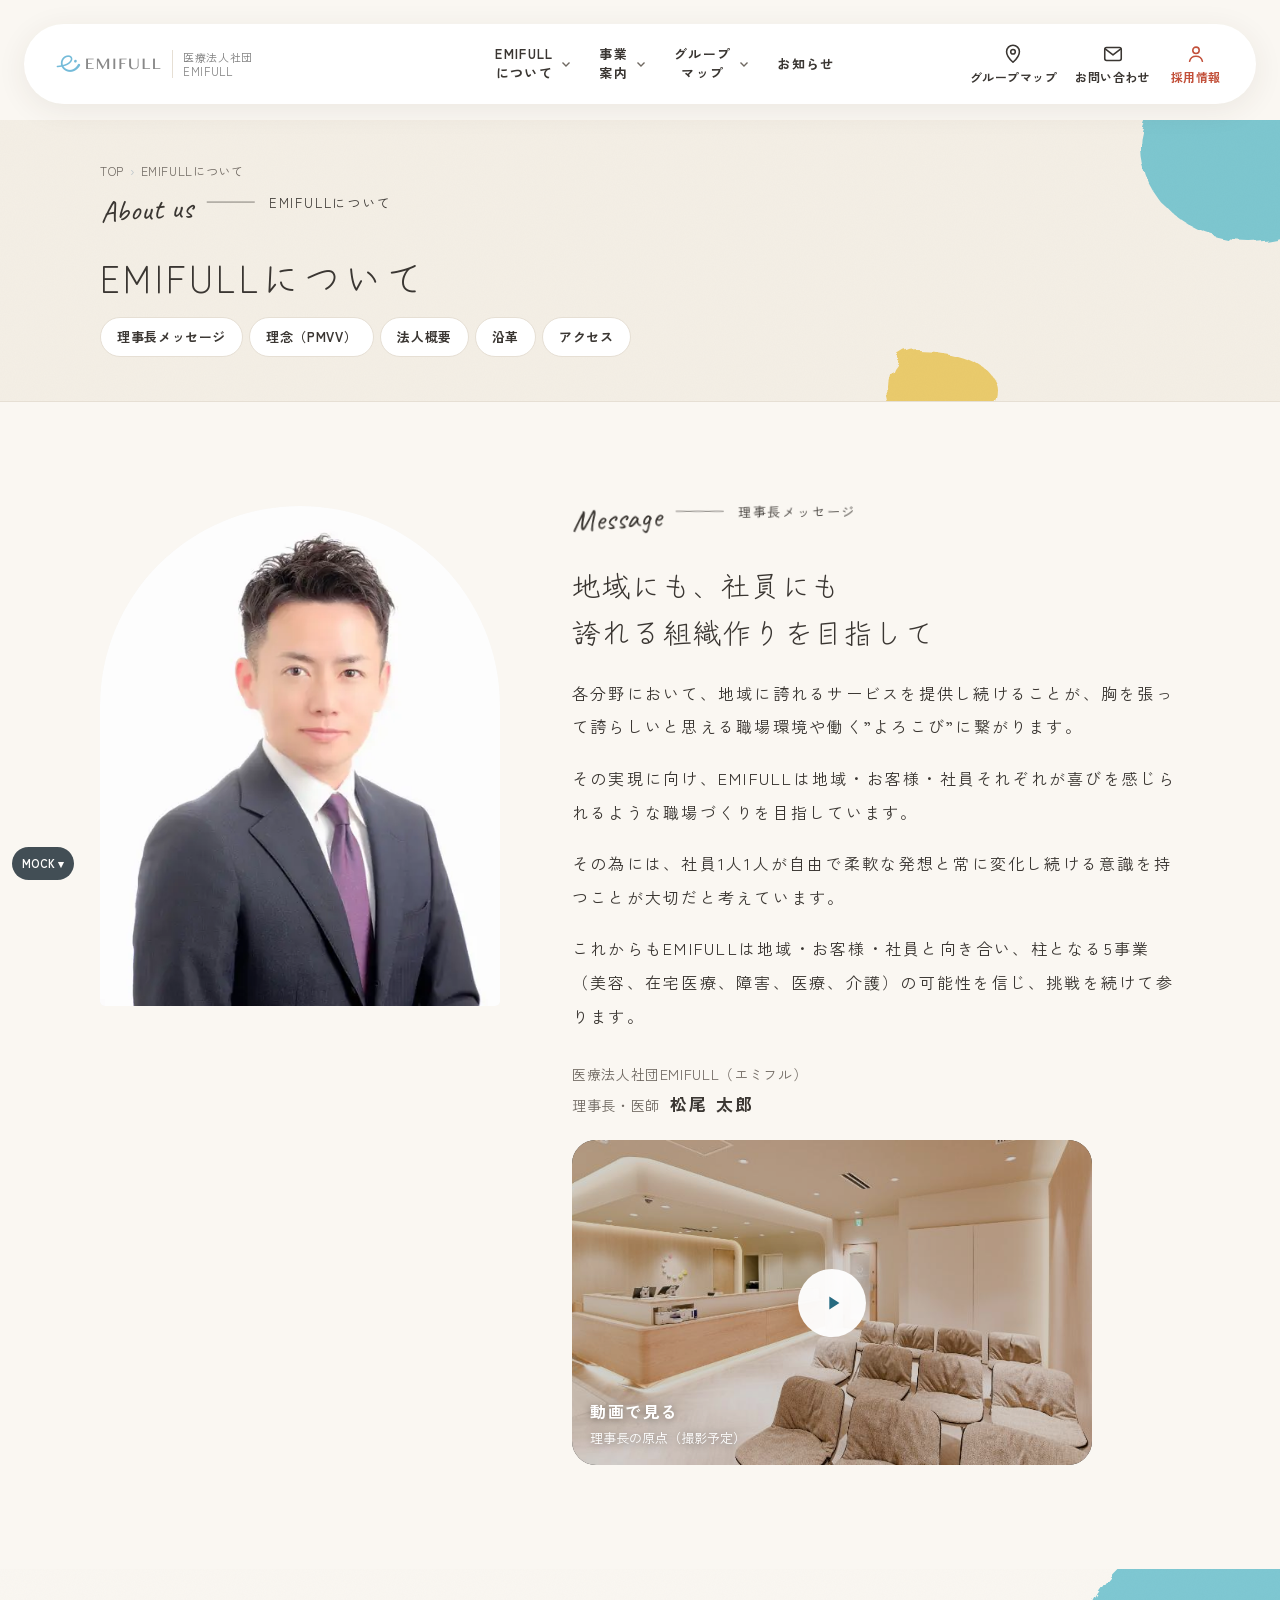
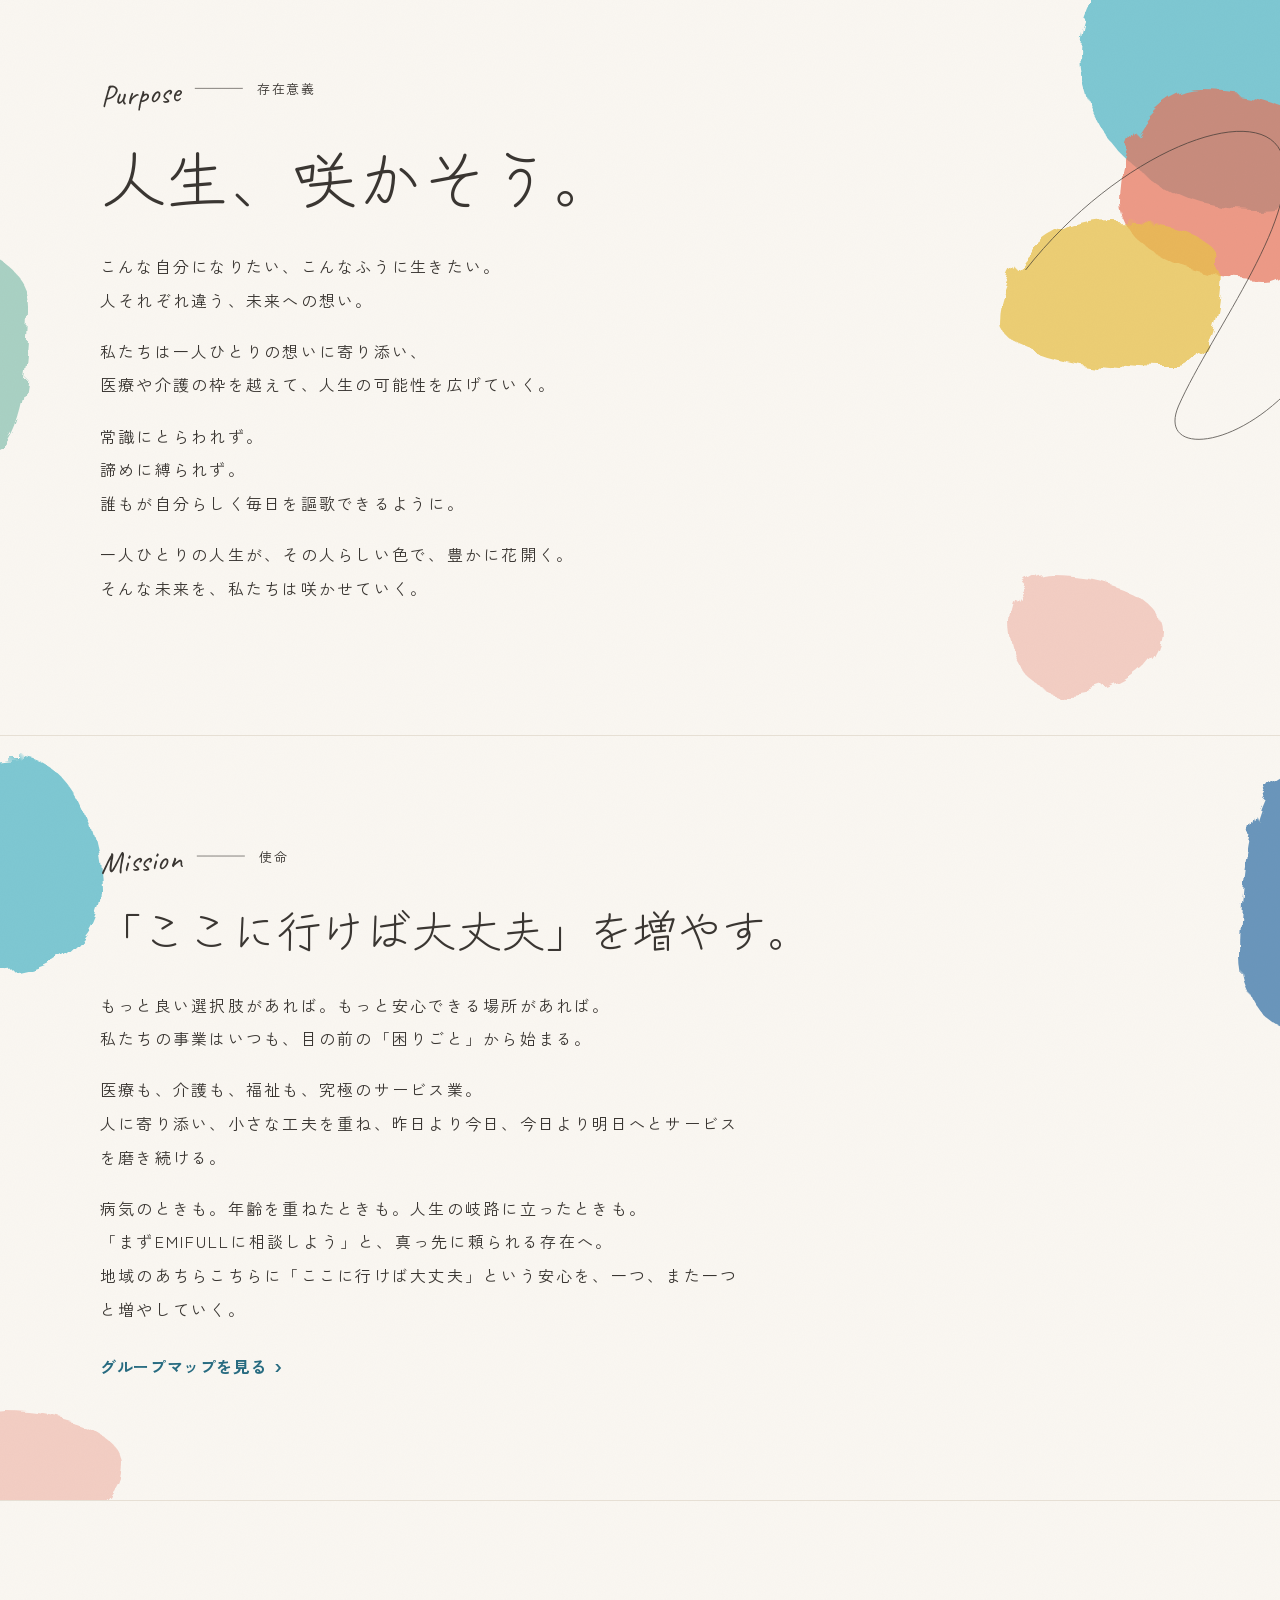
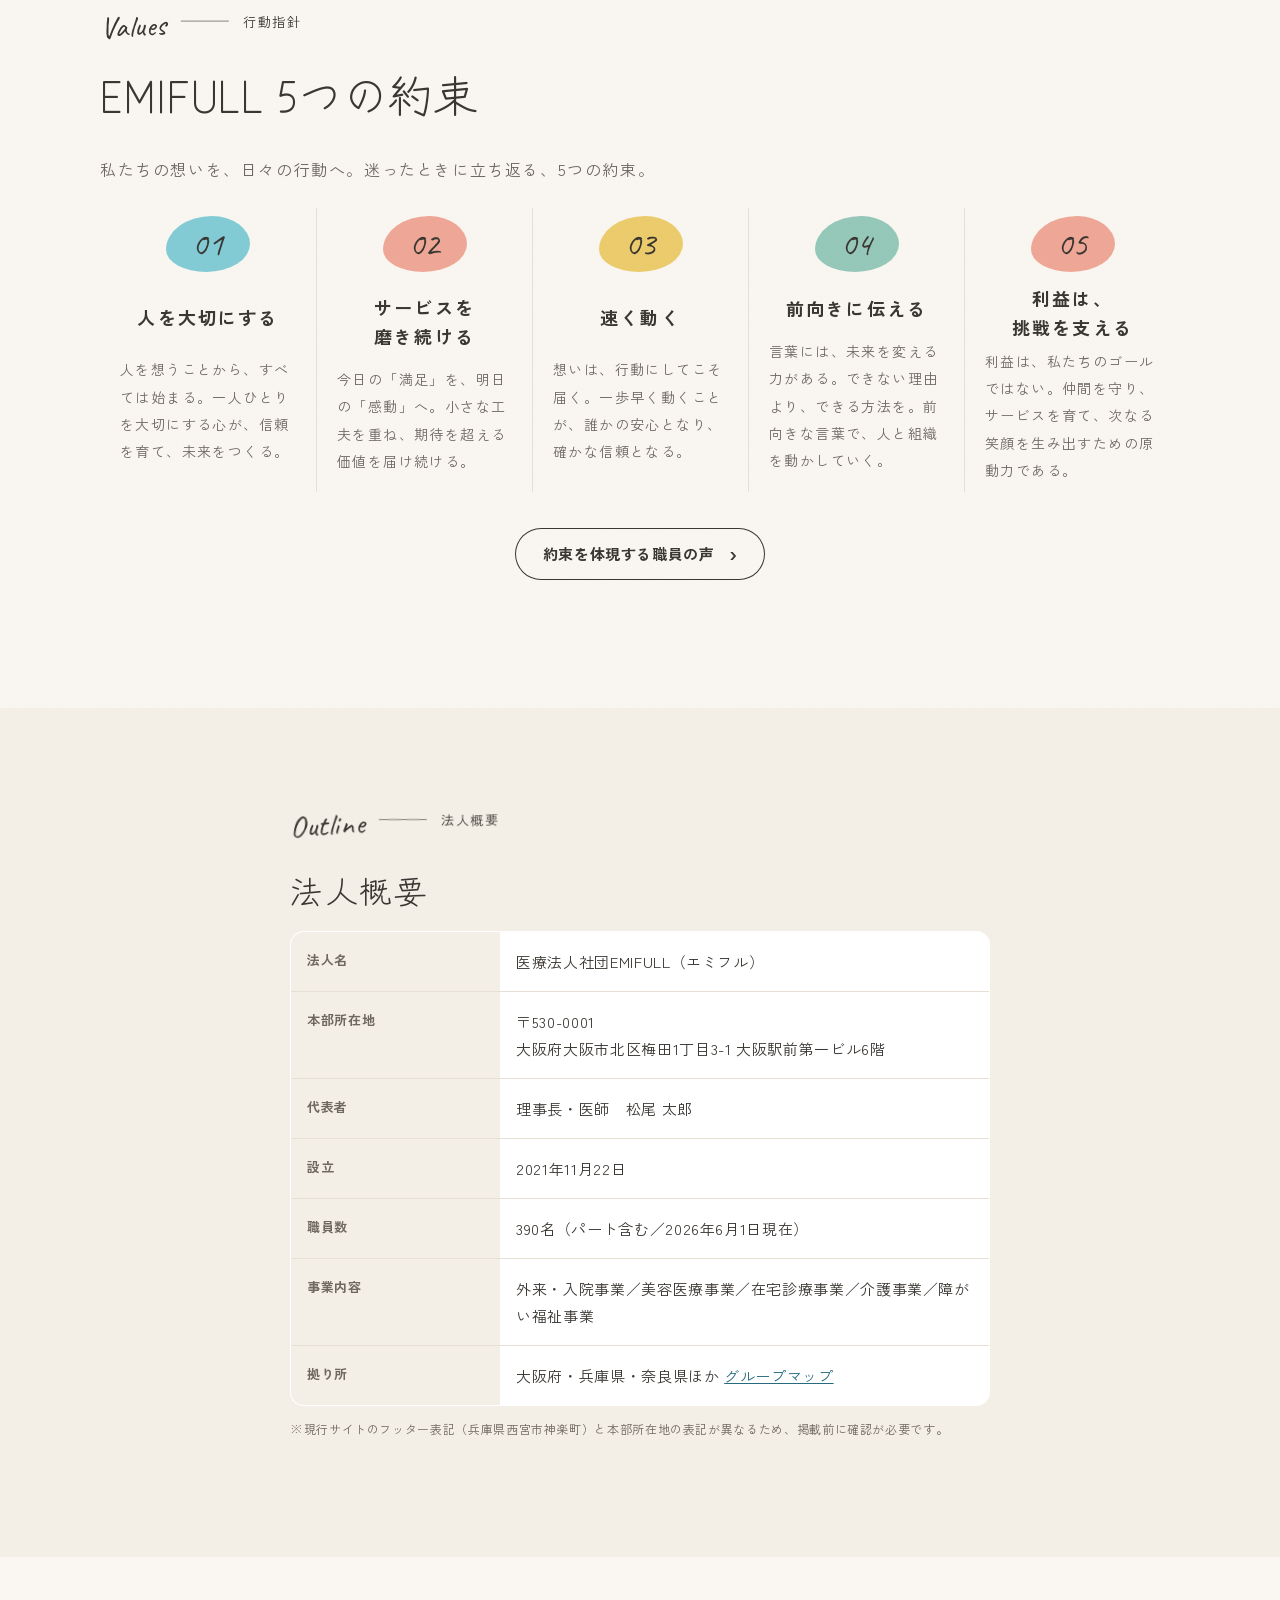
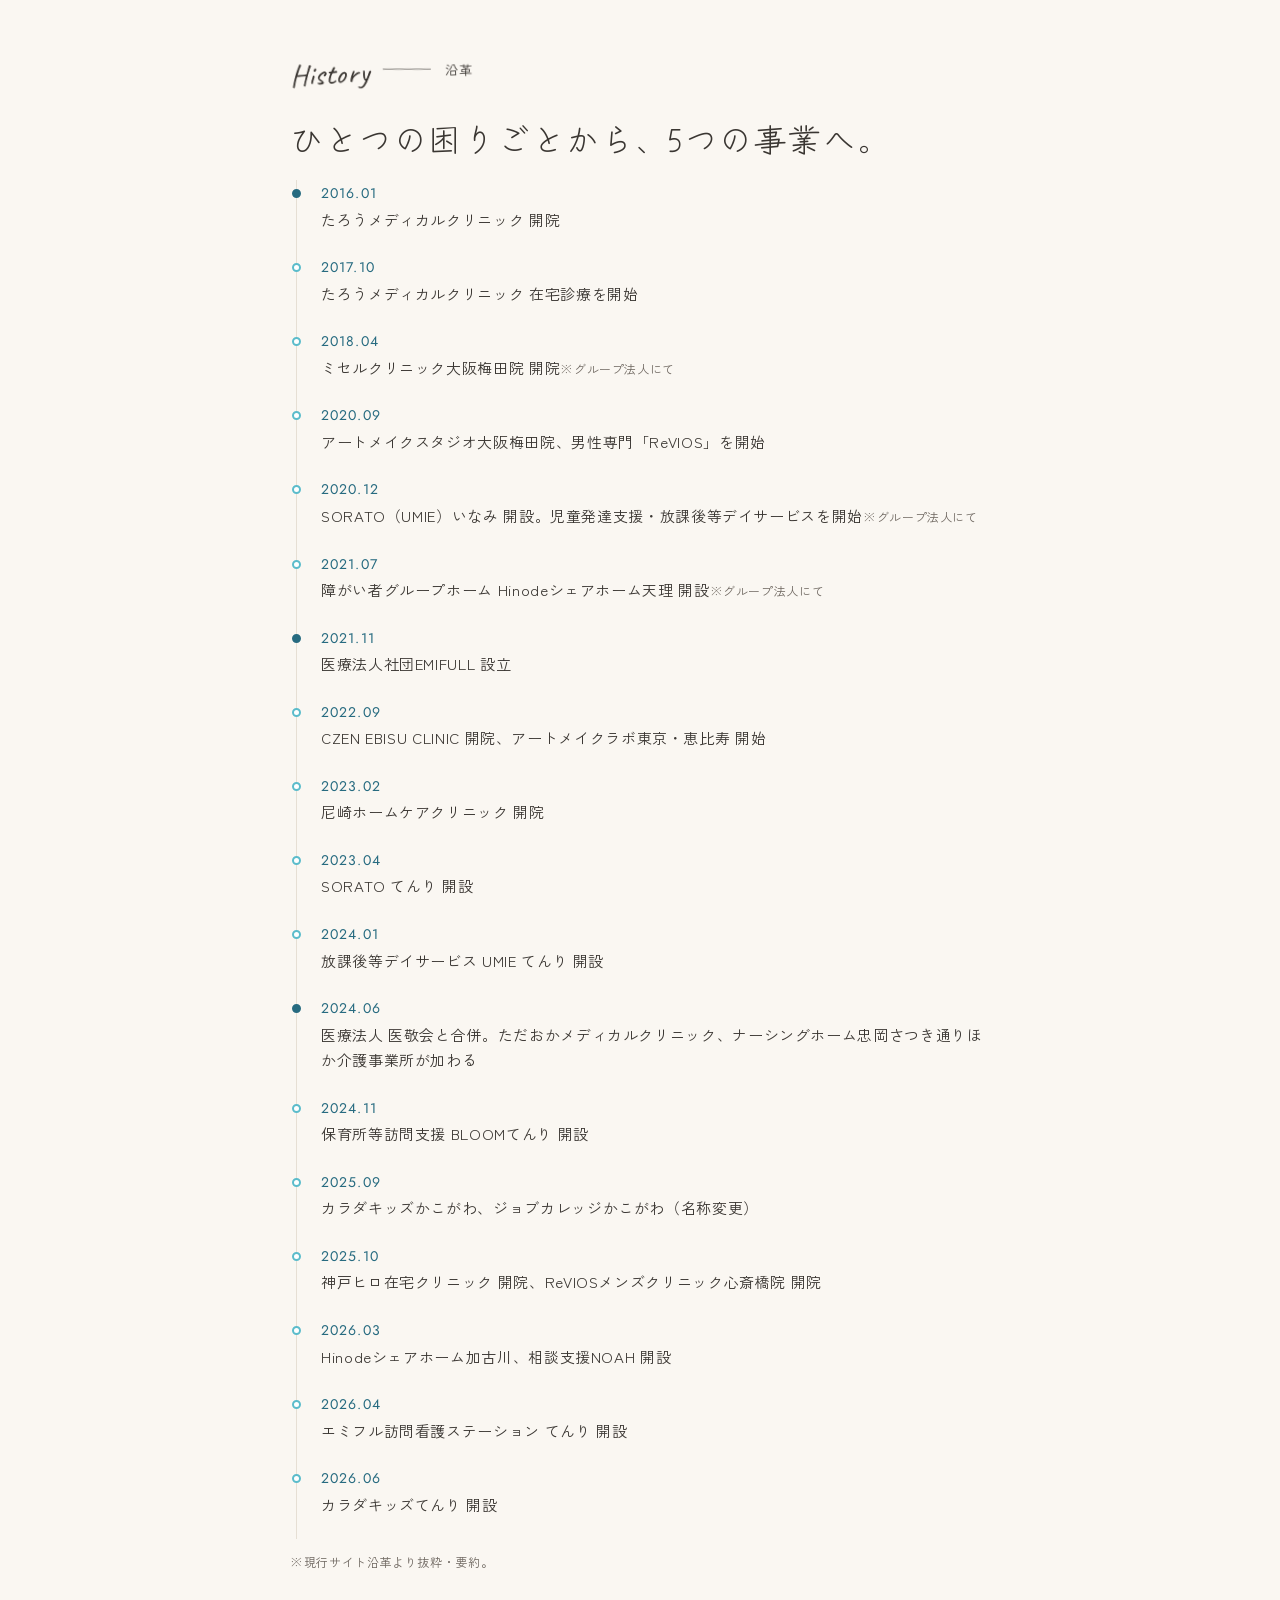
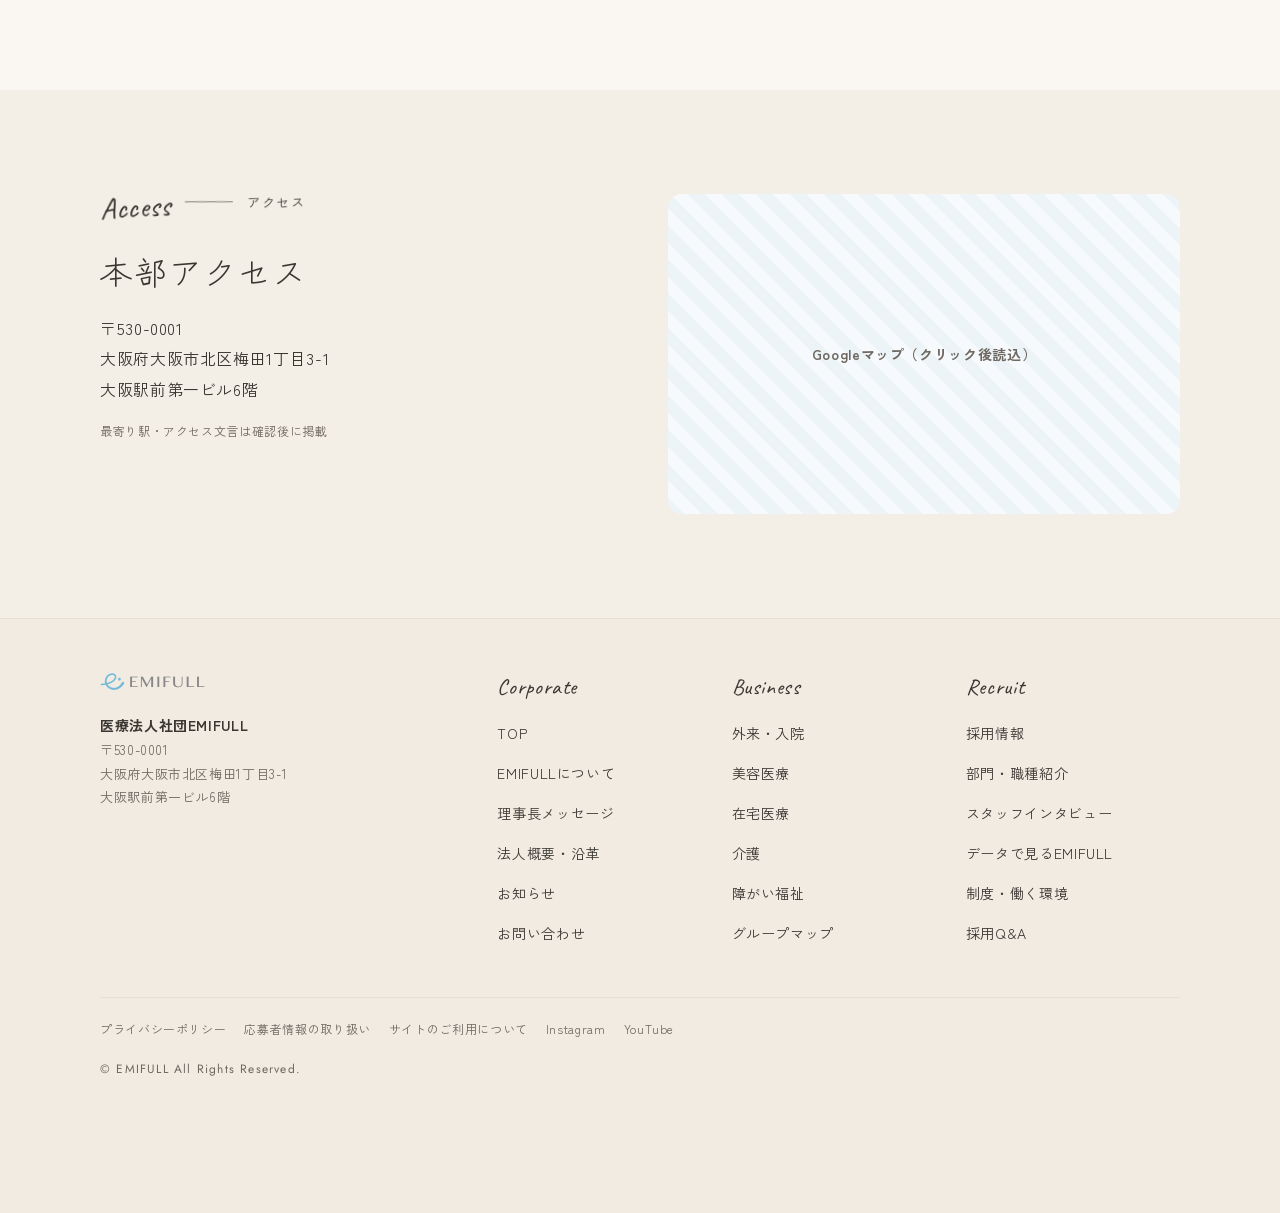
==== commit ce4045b1: "Add files via upload" ====
--- a/about.html
+++ b/about.html
@@ -28,7 +28,7 @@
   <!-- 理事長メッセージ -->
   <section class="section" id="message">
     <div class="container msg">
-      <figure class="msg__photo arch msg__photo--ceo"><img src="img/ceo.webp" alt="医療法人社団EMIFULL 理事長 松尾 太郎"></figure>
+      <figure class="msg__photo arch msg__photo--ceo"><img src="img/ceo.webp" alt="医療法人社団EMIFULL 理事長・医師 松尾 太郎"></figure>
       <div>
         <span class="eyebrow">Message <small>理事長メッセージ</small></span>
         <h2 class="msg__title" style="margin-top:22px">地域にも、社員にも<br>誇れる組織作りを目指して</h2>
@@ -38,7 +38,7 @@
           <p>その為には、社員1人1人が自由で柔軟な発想と常に変化し続ける意識を持つことが大切だと考えています。</p>
           <p>これからもEMIFULLは地域・お客様・社員と向き合い、柱となる5事業（美容、在宅医療、障害、医療、介護）の可能性を信じ、挑戦を続けて参ります。</p>
         </div>
-        <p class="ceo-sign" style="margin-top:28px">医療法人社団EMIFULL（エミフル）<br>理事長<b>松尾 太郎</b></p>
+        <p class="ceo-sign" style="margin-top:28px">医療法人社団EMIFULL（エミフル）<br>理事長・医師<b>松尾 太郎</b></p>
         <button class="ceo-video" type="button" aria-label="理事長メッセージ動画を再生" style="margin-top:20px;max-width:520px">
           <img src="img/lobby.jpg" alt="" loading="lazy"><span class="play"><svg viewBox="0 0 24 24" fill="currentColor"><path d="M8 5v14l11-7z"/></svg></span>
           <span class="ceo-video__cap"><b>動画で見る</b>理事長の原点（撮影予定）</span>
@@ -113,7 +113,7 @@
       <table class="spec">
         <tr><th>法人名</th><td>医療法人社団EMIFULL（エミフル）</td></tr>
         <tr><th>本部所在地</th><td>〒530-0001<br>大阪府大阪市北区梅田1丁目3-1 大阪駅前第一ビル6階</td></tr>
-        <tr><th>代表者</th><td>理事長　松尾 太郎</td></tr>
+        <tr><th>代表者</th><td>理事長・医師　松尾 太郎</td></tr>
         <tr><th>設立</th><td>2021年11月22日</td></tr>
         <tr><th>職員数</th><td>390名（パート含む／2026年6月1日現在）</td></tr>
         <tr><th>事業内容</th><td>外来・入院事業／美容医療事業／在宅診療事業／介護事業／障がい福祉事業</td></tr>
--- a/assets/style.css
+++ b/assets/style.css
@@ -1,985 +1,1188 @@
-/* =========================================================
-   EMIFULL Corporate & Recruiting — Mock stylesheet v2
-   トンマナ：ロゴ（スカイブルー × グレー）／白基調・余白（方向性①）
-             アーチ切り抜き・自然光の写真で温度感（方向性②）
-   Mobile first → 768 / 1080px で横長最適化
-   ========================================================= */
-
-@import url("https://fonts.googleapis.com/css2?family=Caveat:wght@400;500&family=Jost:wght@300;400;500&family=Zen+Kurenaido&family=Zen+Kaku+Gothic+New:wght@400;500;700&display=swap");
-
-:root {
-  /* ---- Brand tokens：PMVV「BRAND PHILOSOPHY」の水彩パレットから抽出（暫定） ---- */
-  --w-aqua: #5bbccb;           /* 水彩アクア（ロゴ「e」とも親和） */
-  --w-coral: #e8735a;          /* 水彩コーラル */
-  --w-mustard: #e8c14b;        /* 水彩マスタード */
-  --w-blush: #f2c3b8;          /* 水彩ピンク */
-  --w-sage: #74b9a6;           /* 水彩セージ */
-  --w-blue: #2f6ea6;           /* 水彩ブルー */
-
-  --c-brand: var(--w-aqua);
-  --c-brand-ink: #276b80;      /* 文字・リンク用（紙地でコントラスト確保） */
-  --c-brand-deep: #2c6074;
-  --c-brand-tint: #e2f1f2;
-  --c-brand-tint2: #f4efe6;    /* 生成り（濃） */
-  --c-cta: #c2503a;            /* 主要CTA（コーラルを濃く：白文字4.5:1以上） */
-  --c-cta-hover: #a8402c;
-  --c-gray: #808080;           /* ロゴ文字グレー */
-  --c-bloom: var(--w-coral);
-  --c-bloom-tint: #fbe8e1;
-  --c-bg: #faf7f2;             /* 生成りの紙 */
-  --c-surface: #ffffff;
-  --c-text: #3a3632;           /* 墨 */
-  --c-muted: #6f6861;
-  --c-line: #e6dfd4;
-
-  /* 事業カラー（マップ・タグ用：水彩パレット） */
-  --biz-gairai: #3aa5b6;
-  --biz-zaitaku: #5aa892;
-  --biz-biyou: #e08a7a;
-  --biz-kaigo: #d4a92c;
-  --biz-shogai: #2f6ea6;
-
-  --font-sans: "Zen Kaku Gothic New", "Hiragino Sans", "Noto Sans JP", sans-serif;
-  --font-en: "Jost", "Zen Kaku Gothic New", sans-serif;
-  --font-script: "Caveat", "Zen Kurenaido", cursive;
-  --font-hand: "Zen Kurenaido", "Zen Kaku Gothic New", sans-serif;
-
-  --radius-s: 8px;
-  --radius-m: 14px;
-  --radius-l: 24px;
-  --shadow: 0 10px 30px rgba(30, 70, 95, .08);
-  --gutter: 20px;
-  --max: 1160px;
-  --header-h: 64px;
-}
-
-*, *::before, *::after { box-sizing: border-box; }
-html { -webkit-text-size-adjust: 100%; scroll-behavior: smooth; }
-body {
-  margin: 0; background: var(--c-bg); color: var(--c-text);
-  font-family: var(--font-sans); font-size: 16px; line-height: 1.9; letter-spacing: .04em;
-  overflow-x: hidden; font-feature-settings: "palt" 1;
-}
-img { max-width: 100%; display: block; }
-a { color: inherit; }
-button, input, select, textarea { font: inherit; color: inherit; }
-:focus-visible { outline: 3px solid var(--c-brand); outline-offset: 2px; border-radius: 6px; }
-
-.container { width: 100%; max-width: var(--max); margin: 0 auto; padding: 0 var(--gutter); }
-.narrow { max-width: 780px; }
-
-/* ---------- Typography ---------- */
-/* 見出しラベル：「Purpose —— 存在意義」形式（手書き英字＋細線＋和文） */
-.eyebrow {
-  font-family: var(--font-script); font-weight: 400; font-size: 30px; line-height: 1; letter-spacing: .02em;
-  color: var(--c-text); display: inline-flex; align-items: center; gap: 14px; transform: rotate(-3deg); transform-origin: left center;
-}
-.eyebrow small { font-family: var(--font-sans); font-size: 13px; letter-spacing: .14em; display: inline-flex; align-items: center; gap: 14px; transform: rotate(3deg); }
-.eyebrow small::before { content: ""; width: 48px; height: 1px; background: currentColor; opacity: .6; }
-.h-sec { font-family: var(--font-hand); font-weight: 400; font-size: 28px; line-height: 1.55; margin: 14px 0 16px; letter-spacing: .08em; }
-.hand { font-family: var(--font-hand); font-weight: 400; }
-.lead { color: var(--c-muted); margin: 0 0 24px; letter-spacing: .1em; }
-.verse p { margin: 0 0 1.1em; letter-spacing: .14em; line-height: 2.1; }
-
-/* ---------- 水彩ブロブ・紙・線（装飾） ---------- */
-.paper { position: relative; isolation: isolate; }
-.paper::after { content: ""; position: absolute; inset: 0; z-index: -1; pointer-events: none; opacity: .5; mix-blend-mode: multiply;
-  background-image: url("data:image/svg+xml,%3Csvg xmlns='http://www.w3.org/2000/svg' width='160' height='160'%3E%3Cfilter id='n'%3E%3CfeTurbulence type='fractalNoise' baseFrequency='.9' numOctaves='2' stitchTiles='stitch'/%3E%3CfeColorMatrix values='0 0 0 0 .55 0 0 0 0 .5 0 0 0 0 .42 0 0 0 .09 0'/%3E%3C/filter%3E%3Crect width='160' height='160' filter='url(%23n)'/%3E%3C/svg%3E"); }
-.blobs { position: absolute; inset: 0; z-index: -1; overflow: hidden; pointer-events: none; }
-.blob { position: absolute; opacity: .78; filter: url(#wc); }
-.blob--aqua { background: var(--w-aqua); }
-.blob--coral { background: var(--w-coral); }
-.blob--mustard { background: var(--w-mustard); }
-.blob--blush { background: var(--w-blush); }
-.blob--sage { background: var(--w-sage); }
-.blob--blue { background: var(--w-blue); }
-.blob.s1 { border-radius: 62% 38% 46% 54% / 48% 60% 40% 52%; }
-.blob.s2 { border-radius: 40% 60% 30% 70% / 60% 30% 70% 40%; }
-.blob.s3 { border-radius: 28% 72% 64% 36% / 40% 44% 56% 60%; }
-.blob.s4 { border-radius: 50% 50% 18% 82% / 70% 30% 70% 30%; }
-.loop-line { position: absolute; z-index: -1; pointer-events: none; fill: none; stroke: var(--c-text); stroke-width: 1.1; opacity: .75; }
-.dab { display: inline-grid; place-items: center; width: 84px; height: 56px; font-family: var(--font-script); font-size: 34px; line-height: 1; color: var(--c-text);
-  border-radius: 55% 45% 52% 48% / 60% 50% 50% 40%; }
-.section { padding: 72px 0; }
-.section--tint { background: var(--c-brand-tint2); }
-.section--blue { background: var(--c-brand-tint); }
-.section--warm { background: var(--c-bloom-tint); }
-.section--teal, .section--deep { background: var(--c-brand-deep); color: #fff; }
-.section--deep .lead, .section--teal .lead { color: rgba(255,255,255,.82); }
-.section--deep .eyebrow, .section--teal .eyebrow { color: #fff; }
-.sec-head { margin-bottom: 32px; }
-.sec-head--row { display: flex; justify-content: space-between; align-items: end; gap: 16px; flex-wrap: wrap; }
-.sec-head--center { text-align: center; }
-.sec-head--center .lead { margin-left: auto; margin-right: auto; max-width: 40em; }
-
-/* ---------- Buttons ---------- */
-.btn {
-  display: inline-flex; align-items: center; justify-content: center; gap: 10px;
-  min-height: 52px; padding: 0 28px; border-radius: 999px; border: 0; cursor: pointer;
-  font-weight: 700; text-decoration: none; font-size: 15px; transition: background .15s, color .15s, box-shadow .15s;
-}
-.btn--primary { background: var(--c-cta); color: #fff; }
-.btn--primary:hover { background: var(--c-cta-hover); }
-.btn--secondary { background: var(--c-brand-tint); color: var(--c-brand-deep); }
-.btn--secondary:hover { background: #d8edf8; }
-.btn--ghost { background: transparent; color: var(--c-text); box-shadow: inset 0 0 0 1px var(--c-text); }
-.btn--ghost:hover { box-shadow: inset 0 0 0 1px var(--c-brand-ink); color: var(--c-brand-ink); }
-.btn--white { background: #fff; color: var(--c-brand-deep); }
-.btn--block { width: 100%; }
-.btn--arrow::after { content: "›"; font-size: 20px; line-height: 1; margin-left: 4px; }
-.btn .arrow { width: 18px; height: 18px; flex: none; }
-.link-more { display: inline-flex; align-items: center; gap: 8px; font-weight: 700; text-decoration: none; color: var(--c-brand-ink); min-height: 44px; }
-.link-more::after { content: "›"; font-size: 20px; line-height: 1; transition: transform .15s; }
-.link-more:hover::after { transform: translateX(4px); }
-.section--deep .link-more, .section--teal .link-more { color: #fff; }
-.center { text-align: center; }
-
-/* ---------- Header ---------- */
-.site-header { position: sticky; top: 0; z-index: 50; height: var(--header-h); background: rgba(250,247,242,.94); backdrop-filter: blur(10px); border-bottom: 1px solid var(--c-line); }
-.site-header .container { height: 100%; display: flex; align-items: center; gap: 8px; }
-.logo { display: flex; align-items: center; gap: 8px; text-decoration: none; margin-right: auto; min-width: 0; }
-.logo img { height: 26px; width: auto; }
-.logo .logo-sub { font-size: 10px; color: var(--c-gray); letter-spacing: .06em; line-height: 1.3; border-left: 1px solid var(--c-line); padding-left: 8px; white-space: nowrap; }
-.tag-recruit { font-family: var(--font-en); font-size: 10px; letter-spacing: .14em; background: var(--c-cta); color: #fff; padding: 2px 7px; border-radius: 4px; font-weight: 500; }
-.gnav { display: none; }
-.header-cta { min-height: 40px; padding: 0 14px; font-size: 13px; white-space: nowrap; }
-.header-cta--sub { display: none; }
-.menu-btn { width: 44px; height: 44px; border: 0; background: transparent; cursor: pointer; flex: none; display: grid; place-content: center; gap: 6px; border-radius: 50%; }
-.menu-btn span { display: block; width: 22px; height: 1.5px; background: var(--c-text); transition: .2s; }
-body.menu-open .menu-btn span:nth-child(1) { transform: translateY(7.5px) rotate(45deg); }
-body.menu-open .menu-btn span:nth-child(2) { opacity: 0; }
-body.menu-open .menu-btn span:nth-child(3) { transform: translateY(-7.5px) rotate(-45deg); }
-.drawer { position: fixed; inset: var(--header-h) 0 0; z-index: 49; background: var(--c-bg); overflow-y: auto; padding: 16px var(--gutter) 120px; opacity: 0; visibility: hidden; transition: .2s; }
-body.menu-open .drawer { opacity: 1; visibility: visible; }
-body.menu-open { overflow: hidden; }
-.drawer ul { list-style: none; margin: 0 0 24px; padding: 0; }
-.drawer li a { display: flex; justify-content: space-between; align-items: center; min-height: 58px; text-decoration: none; font-weight: 700; border-bottom: 1px solid var(--c-line); font-size: 16px; }
-.drawer li a::after { content: "›"; color: var(--c-brand-ink); font-size: 22px; }
-.drawer li a small { font-family: var(--font-en); color: var(--c-gray); font-weight: 400; font-size: 11px; letter-spacing: .2em; margin-left: 12px; }
-.drawer .drawer-cta { display: grid; gap: 10px; }
-
-/* ---------- Corporate hero ---------- */
-.c-hero { position: relative; padding: 28px 0 0; overflow: hidden; }
-.c-hero__grid { display: grid; gap: 24px; }
-.c-hero__media { position: relative; border-radius: 160px 160px var(--radius-l) var(--radius-l); overflow: hidden; aspect-ratio: 4 / 4.4; }
-.c-hero__media img { width: 100%; height: 100%; object-fit: cover; }
-.c-hero__media .slide { position: absolute; inset: 0; opacity: 0; transition: opacity 1.2s ease; }
-.c-hero__media .slide.is-active { opacity: 1; }
-.c-hero__copy { font-family: var(--font-hand); font-weight: 400; font-size: 36px; line-height: 1.55; margin: 0 0 18px; letter-spacing: .04em; }
-.c-hero__copy .q { font-size: .8em; color: var(--c-muted); }
-.c-hero__copy .big { font-size: 1.12em; }
-.c-hero__copy .dot { color: var(--c-brand); }
-.c-hero__sub { color: var(--c-muted); margin: 0 0 24px; font-size: 15px; }
-.stats { display: grid; grid-template-columns: repeat(3, auto); justify-content: start; gap: 0; margin: 0; padding: 0; }
-.stats div { padding: 0 18px; border-left: 1px solid var(--c-line); }
-.stats div:first-child { padding-left: 0; border-left: 0; }
-.stats dt { font-size: 12px; color: var(--c-muted); order: 2; }
-.stats dd { margin: 0; font-family: var(--font-en); font-weight: 300; font-size: 38px; line-height: 1.1; color: var(--c-brand-ink); }
-.stats dd small { font-family: var(--font-sans); font-size: 13px; color: var(--c-text); margin-left: 3px; font-weight: 700; }
-.video-toggle { position: absolute; z-index: 2; right: 14px; bottom: 14px; width: 44px; height: 44px; border-radius: 50%; border: 0; background: rgba(255,255,255,.9); color: var(--c-brand-deep); cursor: pointer; display: grid; place-items: center; box-shadow: var(--shadow); }
-.video-toggle svg { width: 16px; height: 16px; }
-.slide-dots { position: absolute; z-index: 2; left: 18px; bottom: 26px; display: flex; gap: 6px; }
-.slide-dots span { width: 18px; height: 3px; border-radius: 2px; background: rgba(255,255,255,.55); }
-.slide-dots span.is-active { background: #fff; }
-.c-hero .blobs { z-index: 0; }
-.c-hero .container { position: relative; z-index: 1; }
-.news-ticker { margin-top: 28px; display: flex; align-items: center; gap: 12px; padding: 14px 18px; border: 1px solid var(--c-line); border-radius: var(--radius-m); text-decoration: none; background: #fff; font-size: 14px; }
-.news-ticker b { font-family: var(--font-en); letter-spacing: .2em; font-size: 12px; color: var(--c-brand-ink); flex: none; }
-.news-ticker time { font-family: var(--font-en); color: var(--c-muted); flex: none; font-size: 13px; }
-.news-ticker span { overflow: hidden; text-overflow: ellipsis; white-space: nowrap; min-width: 0; }
-.news-ticker::after { content: "›"; margin-left: auto; color: var(--c-brand-ink); font-size: 20px; }
-
-/* Photo hero（下層／採用で使用） */
-.hero { position: relative; min-height: min(calc(100svh - var(--header-h) - 16px), 720px); display: flex; align-items: flex-end; overflow: hidden; color: #fff; }
-.hero__media { position: absolute; inset: 0; }
-.hero__media img { width: 100%; height: 100%; object-fit: cover; object-position: 62% 30%; }
-.hero::after { content: ""; position: absolute; inset: 0; background: linear-gradient(180deg, rgba(15,40,55,0) 35%, rgba(15,40,55,.6) 100%); }
-.hero__body { position: relative; z-index: 1; padding-bottom: 36px; width: 100%; }
-.hero__copy { font-family: var(--font-hand); font-weight: 400; font-size: 36px; line-height: 1.45; margin: 0 0 10px; letter-spacing: .08em; }
-.hero__sub { margin: 0 0 22px; font-size: 15px; }
-.hero__badge { font-family: var(--font-en); font-size: 12px; letter-spacing: .3em; opacity: .9; margin-bottom: 8px; display: block; }
-.hero.is-playing .hero__media img, .c-hero.is-playing .slide.is-active img { animation: kenburns 14s ease-in-out infinite alternate; }
-@keyframes kenburns { from { transform: scale(1); } to { transform: scale(1.06); } }
-@media (prefers-reduced-motion: reduce) { .hero.is-playing .hero__media img, .c-hero.is-playing .slide img { animation: none; } }
-
-/* Page hero (下層) */
-.page-hero { padding: 40px 0 32px; }
-.page-hero--band { background: var(--c-brand-tint2); border-bottom: 1px solid var(--c-line); margin-bottom: 0; }
-.breadcrumb { font-size: 12px; color: var(--c-muted); margin-bottom: 14px; display: flex; flex-wrap: wrap; gap: 6px; }
-.breadcrumb a { text-decoration: none; }
-.breadcrumb a::after { content: "›"; margin-left: 6px; color: #b9c3c9; }
-.page-title { font-family: var(--font-hand); font-weight: 400; font-size: 32px; line-height: 1.5; margin: 6px 0 0; letter-spacing: .08em; }
-
-/* ---------- Arch photo ---------- */
-.arch { border-radius: 999px 999px var(--radius-l) var(--radius-l); overflow: hidden; }
-.arch img { width: 100%; height: 100%; object-fit: cover; }
-.arch-sm { border-radius: 120px 120px var(--radius-m) var(--radius-m); overflow: hidden; }
-
-/* ---------- About (TOP) ---------- */
-.about-grid { display: grid; gap: 36px; }
-.about-copy { font-family: var(--font-hand); font-size: 22px; font-weight: 400; line-height: 1.7; margin: 8px 0 16px; letter-spacing: .08em; }
-.ceo-video { position: relative; display: block; width: 100%; border: 0; padding: 0; cursor: pointer; background: #000; border-radius: var(--radius-l); overflow: hidden; aspect-ratio: 16 / 10; text-align: left; }
-.ceo-video img { width: 100%; height: 100%; object-fit: cover; opacity: .82; transition: opacity .2s; }
-.ceo-video:hover img { opacity: .7; }
-.ceo-video .play { top: 50%; left: 50%; right: auto; transform: translate(-50%, -50%); width: 68px; height: 68px; }
-.ceo-video .play svg { width: 22px; height: 22px; }
-.ceo-video__cap { position: absolute; left: 18px; bottom: 14px; color: #fff; font-size: 13px; text-shadow: 0 1px 8px rgba(0,0,0,.4); }
-.ceo-video__cap b { display: block; font-size: 16px; letter-spacing: .1em; }
-.ceo-sign { margin-top: 12px; font-size: 14px; color: var(--c-muted); }
-.ceo-sign b { color: var(--c-text); font-size: 17px; margin-left: 10px; letter-spacing: .14em; }
-.mission-band { margin-top: 48px; background: #fff; border-radius: var(--radius-l); padding: 32px 24px; display: grid; gap: 14px; position: relative; overflow: hidden; }
-.mission-band::after { content: ""; position: absolute; right: -40px; top: -40px; width: 160px; height: 160px; border-radius: 50%; background: radial-gradient(circle, var(--c-bloom-tint) 0 60%, transparent 61%); }
-.mission-band > * { position: relative; z-index: 1; }
-.mission-band .mission { font-family: var(--font-hand); font-size: 32px; font-weight: 400; letter-spacing: .14em; margin: 0; line-height: 1.4; }
-.mission-band .mission em { font-style: normal; color: var(--c-brand-ink); }
-.mission-band p { margin: 0; color: var(--c-muted); font-size: 15px; }
-
-/* ---------- Life stages (5事業 × 人生の5場面) ---------- */
-.life { margin-bottom: 40px; }
-.life__visual { border-radius: var(--radius-l) var(--radius-l) 0 0; overflow: hidden; aspect-ratio: 16 / 7; position: relative; }
-.life__visual img { width: 100%; height: 100%; object-fit: cover; object-position: 50% 30%; }
-.life__visual figcaption { position: absolute; right: 12px; bottom: 10px; font-size: 11px; background: rgba(255,255,255,.85); padding: 2px 10px; border-radius: 99px; color: var(--c-muted); }
-.life__bar { list-style: none; margin: 0; padding: 0; display: grid; grid-template-columns: repeat(5, 1fr); }
-.life__bar li a { display: flex; flex-direction: column; align-items: center; justify-content: center; text-decoration: none; text-align: center; min-height: 92px; padding: 10px 4px; gap: 6px; }
-.life__bar .stage { display: block; width: 100%; font-size: 10px; color: #fff; padding: 4px 2px; font-weight: 700; letter-spacing: 0; line-height: 1.4; }
-.life__bar li:nth-child(1) .stage { background: var(--biz-shogai); }
-.life__bar li:nth-child(2) .stage { background: var(--biz-biyou); }
-.life__bar li:nth-child(3) .stage { background: var(--biz-gairai); }
-.life__bar li:nth-child(4) .stage { background: var(--biz-kaigo); }
-.life__bar li:nth-child(5) .stage { background: var(--biz-zaitaku); }
-.life__bar li:first-child .stage { border-radius: 0 0 0 10px; }
-.life__bar li:last-child .stage { border-radius: 0 0 10px 0; }
-.life__bar b { font-size: 12px; line-height: 1.4; letter-spacing: 0; }
-.life__arrow { text-align: center; font-size: 11px; color: var(--c-muted); margin-top: 6px; font-family: var(--font-en); letter-spacing: .2em; }
-
-.biz-rows { display: grid; gap: 20px; }
-.biz-row { display: grid; gap: 0; background: #fff; border: 1px solid var(--c-line); border-radius: var(--radius-l); overflow: hidden; scroll-margin-top: calc(var(--header-h) + 16px); }
-.biz-row__img { aspect-ratio: 16 / 10; overflow: hidden; }
-.biz-row__img img { width: 100%; height: 100%; object-fit: cover; transition: transform .5s; }
-.biz-row:hover .biz-row__img img { transform: scale(1.03); }
-.biz-row__body { padding: 22px 22px 18px; display: flex; flex-direction: column; }
-.biz-row__no { font-family: var(--font-en); font-size: 12px; letter-spacing: .2em; color: var(--c-brand-ink); }
-.biz-row__no span { font-family: var(--font-sans); letter-spacing: .06em; margin-left: 8px; color: var(--c-muted); }
-.biz-row h3 { font-family: var(--font-hand); font-weight: 400; font-size: 28px; margin: 2px 0 6px; letter-spacing: .1em; }
-.biz-row .catch { font-weight: 700; margin: 0 0 8px; line-height: 1.7; }
-.biz-row .desc { font-size: 14px; color: var(--c-muted); margin: 0 0 14px; line-height: 1.8; }
-.pills { display: flex; flex-wrap: wrap; gap: 6px; margin: 0 0 8px; padding: 0; list-style: none; }
-.pills li { font-size: 12px; border: 1px solid var(--c-line); border-radius: 99px; padding: 2px 12px; color: var(--c-muted); }
-.biz-row .link-more { align-self: flex-end; }
-
-/* 旧カード（採用ページ等） */
-.biz-list { display: grid; gap: 16px; }
-.biz-card { display: grid; grid-template-columns: 112px 1fr; gap: 14px; align-items: center; background: #fff; border: 1px solid var(--c-line); border-radius: var(--radius-m); padding: 10px; text-decoration: none; }
-.biz-card__img { aspect-ratio: 1; border-radius: 10px; overflow: hidden; }
-.biz-card__img img { width: 100%; height: 100%; object-fit: cover; }
-.biz-card__no { font-family: var(--font-en); font-size: 11px; letter-spacing: .16em; color: var(--c-brand-ink); }
-.biz-card h3 { margin: 0; font-size: 17px; }
-.biz-card p { margin: 2px 0 0; font-size: 13px; color: var(--c-muted); line-height: 1.6; }
-
-/* ---------- Locations map ---------- */
-.loc { display: grid; gap: 24px; }
-.loc-lead { font-family: var(--font-hand); font-size: 26px; font-weight: 400; line-height: 1.7; margin: 0 0 8px; letter-spacing: .06em; }
-.loc-lead em { font-style: normal; font-family: var(--font-en); font-size: 1.9em; color: var(--c-cta); font-weight: 300; margin: 0 2px; vertical-align: -2px; }
-.loc-prefs { display: flex; gap: 8px; flex-wrap: wrap; margin: 0 0 16px; padding: 0; list-style: none; }
-.loc-prefs li { background: #fff; border-radius: var(--radius-m); padding: 10px 16px; border: 1px solid var(--c-line); min-width: 90px; }
-.loc-prefs b { display: block; font-size: 13px; }
-.loc-prefs span { font-family: var(--font-en); font-size: 26px; color: var(--c-brand-ink); line-height: 1.2; }
-.loc-prefs span small { font-family: var(--font-sans); font-size: 12px; color: var(--c-muted); margin-left: 2px; }
-.map-card { background: #fff; border-radius: var(--radius-l); border: 1px solid var(--c-line); padding: 12px; position: relative; }
-.map-svg { width: 100%; height: auto; display: block; border-radius: var(--radius-m); background: #dcefef; touch-action: manipulation; }
-.map-svg .land { fill: #fbf8f2; stroke: #c9d9d6; stroke-width: 1.2; }
-.map-svg .island { fill: #fbf8f2; stroke: #c9d9d6; stroke-width: 1.2; }
-.map-svg .border { fill: none; stroke: #c4d1d8; stroke-width: 1.2; stroke-dasharray: 4 4; }
-.map-svg .pref { font: 700 15px var(--font-sans); fill: #9aa8b0; letter-spacing: .2em; }
-.map-svg .city { font: 700 14px var(--font-sans); fill: var(--c-text); paint-order: stroke; stroke: #fff; stroke-width: 3px; }
-.map-svg .pin { cursor: pointer; }
-.map-svg .pin circle.halo { fill: var(--c-brand); opacity: .18; transition: r .2s; }
-.map-svg .pin circle.core { fill: var(--c-brand-ink); stroke: #fff; stroke-width: 2; }
-.map-svg .pin .num { font: 500 14px var(--font-en); fill: #fff; text-anchor: middle; dominant-baseline: central; pointer-events: none; }
-.map-svg .pin.is-hq circle.core { fill: var(--c-cta); }
-.map-svg .pin.is-dim { opacity: .18; }
-.map-svg .pin:hover circle.halo, .map-svg .pin.is-active circle.halo { opacity: .35; }
-.map-svg .pin:focus-visible { outline: none; }
-.map-svg .pin:focus-visible circle.core { stroke: var(--c-text); stroke-width: 3; }
-.map-legend { display: flex; flex-wrap: wrap; gap: 6px 14px; font-size: 12px; color: var(--c-muted); margin: 10px 4px 2px; }
-.map-legend i { display: inline-block; width: 10px; height: 10px; border-radius: 50%; margin-right: 6px; vertical-align: -1px; }
-.map-note { font-size: 11px; color: var(--c-muted); margin: 4px 4px 0; line-height: 1.6; }
-.map-filter { display: flex; gap: 6px; overflow-x: auto; scrollbar-width: none; margin: 0 0 12px; padding-bottom: 2px; }
-.map-filter::-webkit-scrollbar { display: none; }
-.map-filter button { flex: none; min-height: 40px; padding: 0 14px; border-radius: 99px; border: 1px solid var(--c-line); background: #fff; font-size: 13px; font-weight: 700; cursor: pointer; display: inline-flex; align-items: center; gap: 6px; }
-.map-filter button i { width: 8px; height: 8px; border-radius: 50%; }
-.map-filter button[aria-pressed="true"] { background: var(--c-brand-deep); border-color: var(--c-brand-deep); color: #fff; }
-.loc-panel { background: #fff; border-radius: var(--radius-l); border: 1px solid var(--c-line); padding: 20px; }
-.loc-panel h3 { margin: 0 0 4px; font-size: 18px; display: flex; align-items: baseline; gap: 10px; }
-.loc-panel h3 small { font-size: 12px; color: var(--c-muted); font-weight: 400; }
-.loc-panel ul { list-style: none; margin: 10px 0 0; padding: 0; }
-.loc-panel li { display: flex; gap: 10px; align-items: flex-start; padding: 10px 0; border-top: 1px dashed var(--c-line); font-size: 14px; line-height: 1.6; }
-.loc-panel li i { flex: none; width: 9px; height: 9px; border-radius: 50%; margin-top: 7px; }
-.loc-panel li small { display: block; font-size: 11px; color: var(--c-muted); }
-.loc-panel .hint { font-size: 13px; color: var(--c-muted); margin: 0; }
-.loc-panel .check { color: #9a6a00; font-size: 11px; font-weight: 700; margin-left: 4px; }
-.loc-areas { display: grid; gap: 8px; margin-top: 8px; }
-.loc-areas button { display: flex; justify-content: space-between; align-items: center; min-height: 48px; padding: 0 16px; border-radius: var(--radius-m); border: 1px solid var(--c-line); background: #fff; cursor: pointer; font-weight: 700; font-size: 14px; text-align: left; }
-.loc-areas button span { font-family: var(--font-en); color: var(--c-brand-ink); font-weight: 500; }
-.loc-areas button[aria-pressed="true"] { border-color: var(--c-brand-ink); background: var(--c-brand-tint2); }
-.loc-outside { font-size: 13px; color: var(--c-muted); margin: 12px 0 0; }
-
-/* ---------- Recruit section (TOP) ---------- */
-.rec-grid { display: grid; gap: 32px; }
-.rec-copy { font-family: var(--font-hand); font-size: 28px; font-weight: 400; line-height: 1.6; margin: 8px 0 14px; letter-spacing: .08em; }
-.marquee { display: grid; grid-template-columns: 1fr 1fr; gap: 12px; height: 520px; overflow: hidden; mask-image: linear-gradient(180deg, transparent, #000 10%, #000 90%, transparent); -webkit-mask-image: linear-gradient(180deg, transparent, #000 10%, #000 90%, transparent); }
-.marquee__col { display: flex; flex-direction: column; gap: 12px; animation: up 40s linear infinite; }
-.marquee__col--down { animation-name: down; }
-.marquee:hover .marquee__col { animation-play-state: paused; }
-@keyframes up { from { transform: translateY(0); } to { transform: translateY(-50%); } }
-@keyframes down { from { transform: translateY(-50%); } to { transform: translateY(0); } }
-@media (prefers-reduced-motion: reduce) { .marquee__col { animation: none; } .marquee { height: auto; mask-image: none; -webkit-mask-image: none; } }
-.iv-card { display: block; background: #fff; color: var(--c-text); border-radius: var(--radius-m); overflow: hidden; text-decoration: none; }
-.iv-card img { aspect-ratio: 4 / 3.4; object-fit: cover; width: 100%; }
-.iv-card div { padding: 12px 14px 14px; }
-.iv-card .no { font-family: var(--font-en); font-size: 11px; letter-spacing: .2em; color: var(--c-brand-ink); }
-.iv-card b { display: block; font-size: 14px; line-height: 1.6; margin: 2px 0 6px; }
-.iv-card span { font-size: 11px; color: var(--c-muted); display: block; line-height: 1.5; }
-.rec-links { display: grid; gap: 12px; margin-top: 36px; }
-.rec-link { display: grid; grid-template-columns: 96px 1fr auto; align-items: center; gap: 14px; background: rgba(255,255,255,.08); border: 1px solid rgba(255,255,255,.2); border-radius: var(--radius-m); padding: 10px 16px 10px 10px; text-decoration: none; color: #fff; transition: background .15s; }
-.rec-link:hover { background: rgba(255,255,255,.16); }
-.rec-link img { width: 96px; aspect-ratio: 4 / 3; object-fit: cover; border-radius: 10px; }
-.rec-link b { display: block; font-size: 16px; }
-.rec-link span { font-size: 12px; opacity: .8; }
-.rec-link::after { content: "›"; font-size: 22px; }
-.doctor-entry { margin-top: 12px; background: #fff; color: var(--c-text); border-radius: var(--radius-m); padding: 18px 20px; display: grid; gap: 12px; }
-.doctor-entry small { color: var(--c-brand-ink); font-weight: 700; font-size: 12px; letter-spacing: .1em; }
-.doctor-entry p { margin: 0; font-weight: 700; line-height: 1.6; }
-.rec-sub { display: flex; flex-wrap: wrap; gap: 4px 20px; justify-content: center; margin-top: 20px; font-size: 14px; }
-.rec-sub a { color: #fff; min-height: 44px; display: inline-flex; align-items: center; }
-
-/* ---------- Contact ---------- */
-.contact { position: relative; overflow: hidden; color: #fff; }
-.contact__bg { position: absolute; inset: 0; }
-.contact__bg img { width: 100%; height: 100%; object-fit: cover; }
-.contact::before { content: ""; position: absolute; inset: 0; background: rgba(38, 78, 92, .8); z-index: 1; }
-.contact .container { position: relative; z-index: 2; }
-.contact .eyebrow { color: #fff; }
-.contact-grid { display: grid; gap: 12px; margin-top: 24px; }
-.contact-box { display: flex; align-items: center; justify-content: center; flex-direction: column; min-height: 112px; border-radius: var(--radius-m); text-decoration: none; padding: 16px; text-align: center; }
-.contact-box--form { background: #fff; color: var(--c-brand-deep); font-weight: 700; font-size: 17px; }
-.contact-box--form::after { content: "›"; font-size: 22px; line-height: 1; margin-top: 4px; }
-.contact-box--tel { border: 1px solid rgba(255,255,255,.6); color: #fff; }
-.contact-box--tel b { font-family: var(--font-en); font-weight: 400; font-size: 28px; letter-spacing: .08em; }
-.contact-box--tel span { font-size: 12px; opacity: .85; }
-
-/* ---------- Footer ---------- */
-.site-footer { background: #f1ebe1; border-top: 1px solid var(--c-line); padding: 48px 0 120px; font-size: 14px; }
-.site-footer .logo img { height: 30px; }
-.foot-addr { margin: 16px 0 0; font-size: 13px; color: var(--c-muted); line-height: 1.8; }
-.foot-addr b { color: var(--c-text); font-size: 14px; }
-.foot-cols { display: grid; grid-template-columns: 1fr 1fr; gap: 0 20px; margin: 28px 0; }
-.foot-cols h4 { margin: 0 0 4px; font-family: var(--font-script); font-weight: 400; font-size: 22px; color: var(--c-text); }
-.foot-cols ul { list-style: none; padding: 0; margin: 0 0 16px; }
-.foot-cols a { display: flex; align-items: center; min-height: 40px; text-decoration: none; }
-.foot-cols a:hover { color: var(--c-brand-ink); }
-.foot-sub { display: flex; flex-wrap: wrap; gap: 4px 18px; font-size: 12px; color: var(--c-muted); border-top: 1px solid var(--c-line); padding-top: 16px; }
-.foot-sub a { text-decoration: none; min-height: 32px; display: inline-flex; align-items: center; }
-.copyright { margin-top: 12px; font-family: var(--font-en); font-size: 12px; color: var(--c-muted); letter-spacing: .1em; }
-
-/* ---------- Sticky CTA ---------- */
-.sticky-cta { position: fixed; z-index: 40; left: 12px; right: 12px; bottom: calc(12px + env(safe-area-inset-bottom)); display: grid; grid-template-columns: 1fr 1fr 40px; gap: 8px; align-items: center; background: rgba(255,255,255,.97); border-radius: 999px; padding: 6px; box-shadow: 0 8px 30px rgba(20,60,85,.18); transform: translateY(140%); transition: transform .3s; }
-.sticky-cta.is-show { transform: none; }
-.sticky-cta .btn { min-height: 46px; font-size: 14px; padding: 0 12px; }
-.sticky-cta__close { width: 40px; height: 40px; border-radius: 50%; border: 0; background: var(--c-brand-tint2); cursor: pointer; font-size: 18px; line-height: 1; }
-body.menu-open .sticky-cta { transform: translateY(140%); }
-
-/* ---------- Quick search ---------- */
-.quick { position: relative; z-index: 3; margin-top: -28px; }
-.quick__card { background: #fff; border-radius: var(--radius-l); box-shadow: var(--shadow); padding: 24px 20px; border: 1px solid var(--c-line); }
-.quick__title { font-weight: 700; font-size: 18px; margin: 0 0 4px; display: flex; align-items: center; gap: 8px; }
-.quick__title svg { width: 22px; height: 22px; color: var(--c-brand-ink); }
-.quick__note { font-size: 13px; color: var(--c-muted); margin: 0 0 16px; }
-.quick form { display: grid; gap: 12px; }
-.field label { display: block; font-size: 13px; font-weight: 700; margin-bottom: 6px; }
-.field label .req { color: #c0392b; font-size: 11px; margin-left: 6px; }
-.step { display: inline-grid; place-items: center; width: 20px; height: 20px; border-radius: 50%; background: var(--c-brand-ink); color: #fff; font-size: 11px; margin-right: 6px; font-family: var(--font-en); }
-.select, .input, .textarea { width: 100%; min-height: 52px; border-radius: 10px; border: 1px solid #cfd8de; background: #fff; padding: 0 16px; font-size: 16px; }
-.textarea { min-height: 140px; padding: 12px 16px; resize: vertical; }
-.select { padding-right: 44px; appearance: none; cursor: pointer; background-image: url("data:image/svg+xml,%3Csvg xmlns='http://www.w3.org/2000/svg' width='14' height='14' viewBox='0 0 24 24' fill='none' stroke='%2333393d' stroke-width='2.5'%3E%3Cpath d='M6 9l6 6 6-6'/%3E%3C/svg%3E"); background-repeat: no-repeat; background-position: right 16px center; }
-.select:focus, .input:focus, .textarea:focus { border-color: var(--c-brand-ink); outline: none; box-shadow: 0 0 0 3px var(--c-brand-tint); }
-.select.is-set { border-color: var(--c-brand-ink); background-color: var(--c-brand-tint2); font-weight: 700; }
-.input[aria-invalid="true"], .textarea[aria-invalid="true"], .select[aria-invalid="true"] { border-color: #c0392b; background: #fdf3f2; }
-.err { color: #c0392b; font-size: 13px; margin: 4px 0 0; display: none; }
-.field.has-err .err { display: block; }
-
-/* ---------- PMVV ---------- */
-.pending { display: inline-block; font-size: 11px; font-weight: 700; background: #fff6dc; color: #7a5300; border: 1px dashed #d9a400; border-radius: 6px; padding: 1px 8px; margin-left: 6px; vertical-align: 2px; letter-spacing: 0; }
-.values { display: grid; gap: 10px; counter-reset: v; padding: 0; list-style: none; margin: 8px 0 0; }
-.values li { display: flex; gap: 12px; align-items: center; font-weight: 700; }
-.values li::before { counter-increment: v; content: counter(v, decimal-leading-zero); font-family: var(--font-en); color: var(--c-brand-ink); font-size: 14px; }
-.pmvv-photo { border-radius: var(--radius-l); overflow: hidden; aspect-ratio: 4 / 3; margin: 0 0 28px; }
-.pmvv-photo img { width: 100%; height: 100%; object-fit: cover; }
-
-/* ---------- Scroller / voice cards ---------- */
-.scroller { display: flex; gap: 14px; overflow-x: auto; scroll-snap-type: x mandatory; padding: 4px var(--gutter) 16px; margin: 0 calc(var(--gutter) * -1); scrollbar-width: none; }
-.scroller::-webkit-scrollbar { display: none; }
-.scroller > * { scroll-snap-align: start; flex: none; }
-.scroll-hint { font-size: 12px; color: var(--c-muted); }
-.section--teal .scroll-hint, .section--deep .scroll-hint { color: rgba(255,255,255,.8); }
-.voice-card { width: 64vw; max-width: 250px; text-decoration: none; color: inherit; }
-.voice-card__media { position: relative; aspect-ratio: 9 / 16; border-radius: var(--radius-m); overflow: hidden; background: #000; }
-.voice-card__media img { width: 100%; height: 100%; object-fit: cover; }
-.voice-card__media::after { content: ""; position: absolute; inset: 0; background: linear-gradient(180deg, transparent 50%, rgba(0,0,0,.6)); }
-.play { position: absolute; z-index: 1; top: 12px; right: 12px; width: 44px; height: 44px; border-radius: 50%; background: rgba(255,255,255,.95); display: grid; place-items: center; color: var(--c-brand-ink); }
-.play svg { width: 16px; height: 16px; margin-left: 2px; }
-.duration { position: absolute; z-index: 1; top: 18px; left: 12px; font-family: var(--font-en); font-size: 12px; background: rgba(0,0,0,.5); color: #fff; padding: 2px 8px; border-radius: 99px; }
-.voice-card__cap { position: absolute; z-index: 1; left: 14px; right: 14px; bottom: 14px; color: #fff; }
-.voice-card__cap b { display: block; font-size: 15px; line-height: 1.5; }
-.voice-card__cap span { font-size: 12px; opacity: .9; }
-
-/* ---------- Numbers / env ---------- */
-.numbers { display: grid; grid-template-columns: 1fr 1fr; gap: 12px; }
-.num { background: #fff; border-radius: var(--radius-m); padding: 18px 16px; border: 1px solid var(--c-line); }
-.num dt { font-size: 13px; color: var(--c-muted); font-weight: 700; }
-.num dd { margin: 4px 0 0; font-family: var(--font-en); font-weight: 400; font-size: 36px; line-height: 1.1; color: var(--c-brand-ink); }
-.num dd small { font-family: var(--font-sans); font-size: 14px; color: var(--c-text); margin-left: 2px; }
-.sample-note { font-size: 12px; color: var(--c-muted); margin-top: 12px; }
-.env-list { display: grid; gap: 14px; margin-bottom: 28px; }
-.env { display: grid; grid-template-columns: 48px 1fr; gap: 14px; background: #fff; border-radius: var(--radius-m); padding: 18px; border: 1px solid var(--c-line); }
-.env__icon { width: 48px; height: 48px; border-radius: 50%; background: var(--c-brand-tint); color: var(--c-brand-ink); display: grid; place-items: center; }
-.env__icon svg { width: 24px; height: 24px; }
-.env h3 { margin: 0; font-size: 16px; }
-.env p { margin: 2px 0 0; font-size: 14px; color: var(--c-muted); line-height: 1.7; }
-
-/* ---------- News / jobs ---------- */
-.news-list { list-style: none; margin: 0; padding: 0; border-top: 1px solid var(--c-line); }
-.news-list a { display: grid; gap: 4px; padding: 18px 0; border-bottom: 1px solid var(--c-line); text-decoration: none; }
-.news-list .meta { display: flex; gap: 10px; align-items: center; }
-.news-list time { font-family: var(--font-en); font-size: 13px; color: var(--c-muted); }
-.news-list p { margin: 0; font-weight: 500; line-height: 1.7; }
-.news-list a:hover p { color: var(--c-brand-ink); }
-.tag { display: inline-block; font-size: 11px; font-weight: 700; padding: 2px 10px; border-radius: 99px; background: var(--c-brand-tint); color: var(--c-brand-deep); white-space: nowrap; }
-.tag--primary { background: var(--c-bloom-tint); color: #a2483a; }
-.tag--line { background: transparent; box-shadow: inset 0 0 0 1px var(--c-line); color: var(--c-muted); }
-.job-card { display: block; background: #fff; border-radius: var(--radius-m); padding: 18px; text-decoration: none; border: 1px solid var(--c-line); transition: border-color .15s, box-shadow .15s; }
-.job-card:hover { border-color: var(--c-brand-ink); box-shadow: var(--shadow); }
-.job-card__tags { display: flex; flex-wrap: wrap; gap: 6px; margin-bottom: 8px; }
-.job-card h3 { margin: 0 0 8px; font-size: 17px; line-height: 1.5; }
-.job-card dl { margin: 0; display: grid; gap: 4px; font-size: 14px; }
-.job-card dl div { display: grid; grid-template-columns: 64px 1fr; gap: 8px; }
-.job-card dt { color: var(--c-muted); }
-.job-card dd { margin: 0; }
-.job-card__foot { display: flex; justify-content: space-between; align-items: center; margin-top: 12px; padding-top: 12px; border-top: 1px dashed var(--c-line); font-size: 13px; color: var(--c-muted); }
-.job-card__foot b { color: var(--c-brand-ink); }
-.job-list { display: grid; gap: 12px; }
-
-.cta-band { position: relative; overflow: hidden; border-radius: var(--radius-l); color: #fff; padding: 40px 24px; background: var(--c-brand-deep); }
-.cta-band img { position: absolute; inset: 0; width: 100%; height: 100%; object-fit: cover; opacity: .25; }
-.cta-band > *:not(img) { position: relative; }
-.cta-band h2 { font-size: 24px; line-height: 1.5; margin: 0 0 10px; }
-.cta-band p { margin: 0 0 20px; }
-.cta-band .btns { display: grid; gap: 10px; }
-
-/* ---------- Recruit specific ---------- */
-.recruit-nav { display: flex; gap: 6px; overflow-x: auto; padding: 10px var(--gutter); margin: 0 calc(var(--gutter) * -1); scrollbar-width: none; }
-.recruit-nav::-webkit-scrollbar { display: none; }
-.recruit-nav a { flex: none; min-height: 40px; display: inline-flex; align-items: center; padding: 0 16px; border-radius: 99px; background: #fff; text-decoration: none; font-size: 14px; font-weight: 700; border: 1px solid var(--c-line); }
-.subnav-wrap { background: var(--c-brand-tint2); border-bottom: 1px solid var(--c-line); position: sticky; top: var(--header-h); z-index: 30; }
-.r-hero { position: relative; color: #fff; overflow: hidden; }
-.r-hero__media { position: absolute; inset: 0; }
-.r-hero__media img { width: 100%; height: 100%; object-fit: cover; object-position: 55% 20%; }
-.r-hero::after { content: ""; position: absolute; inset: 0; background: linear-gradient(180deg, rgba(15,40,55,.05) 20%, rgba(15,40,55,.7)); }
-.r-hero__body { position: relative; z-index: 1; padding-top: 220px; padding-bottom: 92px; }
-.r-hero h1 { font-family: var(--font-hand); font-weight: 400; font-size: 34px; line-height: 1.5; margin: 0 0 10px; letter-spacing: .08em; }
-.r-hero p { margin: 0; font-size: 15px; }
-
-.job-types { display: grid; grid-template-columns: 1fr 1fr; gap: 10px; }
-.job-type { display: flex; flex-direction: column; justify-content: space-between; gap: 8px; min-height: 104px; padding: 16px; border-radius: var(--radius-m); background: #fff; text-decoration: none; border: 1px solid var(--c-line); }
-.job-type:hover { border-color: var(--c-brand-ink); }
-.job-type b { font-size: 16px; line-height: 1.4; }
-.job-type span { font-size: 12px; color: var(--c-muted); }
-.job-type em { font-style: normal; font-family: var(--font-en); color: var(--c-brand-ink); font-size: 13px; }
-.timeline { list-style: none; margin: 0; padding: 0; position: relative; }
-.timeline::before { content: ""; position: absolute; left: 30px; top: 8px; bottom: 8px; width: 1px; background: var(--c-line); }
-.timeline li { position: relative; display: grid; grid-template-columns: 62px 1fr; gap: 12px; padding-bottom: 20px; }
-.timeline time { position: relative; z-index: 1; font-family: var(--font-en); font-size: 14px; background: #fff; text-align: center; padding: 2px 0; height: fit-content; border-radius: 99px; box-shadow: inset 0 0 0 1px var(--c-brand); color: var(--c-brand-ink); }
-.timeline b { display: block; }
-.timeline p { margin: 2px 0 0; font-size: 14px; color: var(--c-muted); line-height: 1.7; }
-.timeline .tl-img { margin-top: 10px; border-radius: 12px; overflow: hidden; aspect-ratio: 16/9; }
-.timeline .tl-img img { width: 100%; height: 100%; object-fit: cover; }
-.faq details { background: #fff; border-radius: var(--radius-m); margin-bottom: 10px; border: 1px solid var(--c-line); }
-.faq summary { list-style: none; cursor: pointer; padding: 18px 52px; position: relative; font-weight: 700; min-height: 56px; line-height: 1.6; }
-.faq summary::-webkit-details-marker { display: none; }
-.faq summary::before { content: "Q"; position: absolute; left: 18px; top: 16px; font-family: var(--font-en); color: var(--c-brand-ink); font-size: 18px; }
-.faq summary::after { content: "+"; position: absolute; right: 20px; top: 14px; font-size: 22px; color: var(--c-muted); transition: .2s; }
-.faq details[open] summary::after { transform: rotate(45deg); }
-.faq details p { margin: 0; padding: 0 20px 18px 52px; color: var(--c-muted); font-size: 15px; }
-.person-card { display: grid; grid-template-columns: 96px 1fr; gap: 14px; align-items: center; text-decoration: none; background: #fff; padding: 10px; border-radius: var(--radius-m); border: 1px solid var(--c-line); }
-.person-card img { aspect-ratio: 1; object-fit: cover; border-radius: 50%; width: 100%; height: auto; }
-.person-card b { display: block; line-height: 1.5; font-size: 15px; }
-.person-card span { font-size: 12px; color: var(--c-muted); }
-
-/* Jobs filter */
-.filter { background: #fff; border-radius: var(--radius-l); padding: 20px; box-shadow: var(--shadow); border: 1px solid var(--c-line); }
-.filter fieldset { border: 0; padding: 0; margin: 0 0 18px; }
-.filter legend { font-weight: 700; font-size: 14px; margin-bottom: 8px; display: flex; align-items: center; }
-.chips { display: flex; flex-wrap: wrap; gap: 8px; }
-.chip input { position: absolute; opacity: 0; pointer-events: none; }
-.chip span { display: inline-flex; align-items: center; min-height: 44px; padding: 0 16px; border-radius: 99px; border: 1px solid #cfd8de; cursor: pointer; font-size: 14px; font-weight: 700; background: #fff; user-select: none; }
-.chip input:checked + span { background: var(--c-brand-ink); border-color: var(--c-brand-ink); color: #fff; }
-.chip input:checked + span::before { content: "✓"; margin-right: 6px; }
-.chip input:focus-visible + span { outline: 3px solid var(--c-brand); outline-offset: 2px; }
-.result-bar { display: flex; justify-content: space-between; align-items: center; margin: 28px 0 12px; gap: 12px; flex-wrap: wrap; }
-.result-bar b { font-family: var(--font-en); font-weight: 400; font-size: 30px; color: var(--c-brand-ink); }
-.result-cond { font-size: 13px; color: var(--c-muted); }
-.zero { background: #fff; border: 1px solid var(--c-line); border-radius: var(--radius-m); padding: 24px; text-align: center; }
-.zero p { margin: 0 0 12px; }
-.btn-reset { background: none; border: 0; text-decoration: underline; cursor: pointer; color: var(--c-muted); min-height: 44px; font-size: 14px; }
-
-/* Job detail / tables */
-.spec { width: 100%; border-collapse: collapse; background: #fff; border-radius: var(--radius-m); overflow: hidden; font-size: 15px; border: 1px solid var(--c-line); }
-.spec th, .spec td { text-align: left; padding: 16px; border-bottom: 1px solid var(--c-line); vertical-align: top; line-height: 1.8; }
-.spec th { width: 30%; background: var(--c-brand-tint2); font-size: 13px; color: var(--c-muted); font-weight: 700; }
-.spec tr:last-child th, .spec tr:last-child td { border-bottom: 0; }
-.ext-note { display: flex; gap: 8px; font-size: 13px; color: var(--c-muted); margin: 10px 0 0; line-height: 1.6; }
-.ext-note svg { flex: none; width: 16px; height: 16px; margin-top: 3px; }
-.steps { list-style: none; margin: 0; padding: 0; display: grid; gap: 8px; counter-reset: s; }
-.steps li { background: #fff; border: 1px solid var(--c-line); border-radius: 12px; padding: 14px 16px 14px 56px; position: relative; font-weight: 700; }
-.steps li::before { counter-increment: s; content: counter(s); position: absolute; left: 16px; top: 50%; transform: translateY(-50%); width: 28px; height: 28px; border-radius: 50%; background: var(--c-brand-tint); color: var(--c-brand-ink); display: grid; place-items: center; font-family: var(--font-en); }
-.steps li small { display: block; font-weight: 400; color: var(--c-muted); font-size: 13px; }
-
-/* Article */
-.prose h2 { font-size: 21px; line-height: 1.6; margin: 44px 0 12px; padding-left: 14px; border-left: 3px solid var(--c-brand); }
-.prose p { margin: 0 0 16px; }
-.prose figure { margin: 24px 0; }
-.prose figure img { border-radius: var(--radius-m); width: 100%; }
-.prose figcaption { font-size: 12px; color: var(--c-muted); margin-top: 6px; }
-.quote { font-weight: 700; font-size: 20px; line-height: 1.7; color: var(--c-brand-deep); margin: 28px 0; padding: 20px 0; border-top: 1px solid var(--c-line); border-bottom: 1px solid var(--c-line); }
-.profile { display: grid; background: var(--c-brand-tint2); border-radius: var(--radius-l); overflow: hidden; }
-.profile__img { aspect-ratio: 4 / 5; overflow: hidden; }
-.profile__img img { width: 100%; height: 100%; object-fit: cover; object-position: 50% 20%; }
-.profile__body { padding: 22px; }
-.profile__body .role { font-size: 13px; color: var(--c-muted); }
-.profile__body h1 { font-size: 24px; line-height: 1.6; margin: 6px 0 12px; }
-.value-link { background: var(--c-brand-deep); color: #fff; border-radius: var(--radius-l); padding: 24px; margin: 40px 0; }
-.value-link .eyebrow { color: #fff; }
-.value-link h3 { font-size: 22px; margin: 6px 0 8px; }
-.value-link p { margin: 0 0 12px; font-size: 15px; opacity: .92; }
-.value-link .link-more { color: #fff; }
-
-/* Facility */
-.gallery { display: grid; grid-template-columns: 2fr 1fr; grid-template-rows: 1fr 1fr; gap: 6px; border-radius: var(--radius-l); overflow: hidden; aspect-ratio: 16 / 10; }
-.gallery img { width: 100%; height: 100%; object-fit: cover; }
-.gallery img:first-child { grid-row: span 2; }
-.feature-list { display: grid; gap: 10px; padding: 0; margin: 0; list-style: none; }
-.feature-list li { background: #fff; border: 1px solid var(--c-line); border-radius: 12px; padding: 14px 16px; display: flex; gap: 12px; }
-.feature-list li::before { content: ""; flex: none; width: 8px; height: 8px; border-radius: 50%; background: var(--c-brand); margin-top: 10px; }
-.map { aspect-ratio: 16 / 10; border-radius: var(--radius-m); background: repeating-linear-gradient(45deg, #edf4f8 0 12px, #f6fafc 12px 24px); display: grid; place-items: center; color: var(--c-muted); font-size: 14px; font-weight: 700; }
-
-/* Company page */
-.msg { display: grid; gap: 28px; }
-.msg__photo { aspect-ratio: 4 / 5; max-width: 420px; }
-.msg__title { font-family: var(--font-hand); font-weight: 400; font-size: 28px; line-height: 1.7; margin: 8px 0 20px; letter-spacing: .08em; }
-.msg__body p { margin: 0 0 18px; }
-.mvv-grid { display: grid; gap: 16px; }
-.mvv-card { background: #fff; border: 1px solid var(--c-line); border-radius: var(--radius-l); padding: 26px 22px; }
-.mvv-card dt { font-family: var(--font-en); letter-spacing: .3em; font-size: 12px; color: var(--c-brand-ink); }
-.mvv-card dt span { font-family: var(--font-sans); letter-spacing: .08em; color: var(--c-muted); margin-left: 8px; }
-.mvv-card dd { margin: 8px 0 0; }
-.mvv-card .big { font-family: var(--font-hand); font-size: 30px; font-weight: 400; letter-spacing: .12em; line-height: 1.5; margin: 0 0 10px; }
-.mvv-card p { margin: 0; color: var(--c-muted); font-size: 15px; }
-.value-items { list-style: none; margin: 0; padding: 0; display: grid; gap: 14px; counter-reset: v; }
-.value-items li { padding-left: 46px; position: relative; }
-.value-items li::before { counter-increment: v; content: counter(v, decimal-leading-zero); position: absolute; left: 0; top: 0; font-family: var(--font-en); font-size: 22px; color: var(--c-brand); line-height: 1.4; }
-.value-items b { display: block; font-size: 18px; }
-.value-items span { font-size: 14px; color: var(--c-muted); }
-.history { list-style: none; margin: 0; padding: 0; border-left: 1px solid var(--c-line); margin-left: 6px; }
-.history li { position: relative; padding: 0 0 22px 24px; }
-.history li::before { content: ""; position: absolute; left: -5px; top: 9px; width: 9px; height: 9px; border-radius: 50%; background: #fff; border: 2px solid var(--c-brand); }
-.history li.is-key::before { background: var(--c-brand-ink); border-color: var(--c-brand-ink); }
-.history time { display: block; font-family: var(--font-en); color: var(--c-brand-ink); font-size: 14px; letter-spacing: .08em; }
-.history p { margin: 0; font-size: 15px; line-height: 1.7; }
-.history small { color: var(--c-muted); font-size: 12px; }
-.anchor-nav { display: flex; gap: 6px; overflow-x: auto; scrollbar-width: none; padding: 12px 0; }
-.anchor-nav::-webkit-scrollbar { display: none; }
-.anchor-nav a { flex: none; min-height: 40px; display: inline-flex; align-items: center; padding: 0 16px; border-radius: 99px; background: #fff; border: 1px solid var(--c-line); text-decoration: none; font-size: 13px; font-weight: 700; }
-[id] { scroll-margin-top: calc(var(--header-h) + 20px); }
-
-/* Business page facility list */
-.fac-list { list-style: none; margin: 14px 0 0; padding: 0; display: grid; gap: 8px; }
-.fac-list li { display: flex; justify-content: space-between; align-items: center; gap: 12px; padding: 12px 14px; border-radius: 10px; background: var(--c-brand-tint2); font-size: 14px; line-height: 1.5; }
-.fac-list li small { display: block; color: var(--c-muted); font-size: 12px; }
-.fac-list li a { flex: none; font-size: 12px; font-weight: 700; color: var(--c-brand-ink); text-decoration: none; min-height: 32px; display: inline-flex; align-items: center; }
-
-/* Contact form */
-.form-grid { display: grid; gap: 18px; }
-.radio-row { display: flex; flex-wrap: wrap; gap: 8px; }
-
-/* ---------- Mock tools ---------- */
-.mock-bar { position: fixed; z-index: 60; left: 12px; bottom: calc(84px + env(safe-area-inset-bottom)); display: flex; flex-direction: column-reverse; gap: 6px; align-items: flex-start; }
-.mock-bar__toggle { border: 0; background: #22313a; color: #fff; font-size: 11px; font-weight: 700; padding: 6px 10px; border-radius: 99px; cursor: pointer; opacity: .85; }
-.mock-bar__panel { display: none; background: #22313a; color: #fff; border-radius: 14px; padding: 12px; font-size: 13px; box-shadow: var(--shadow); width: 230px; }
-.mock-bar.is-open .mock-bar__panel { display: block; }
-.mock-bar__panel a { display: block; text-decoration: none; padding: 6px 4px; border-bottom: 1px solid #3a4a54; }
-.mock-bar__panel a[aria-current] { color: #9fd6f0; }
-.mock-bar__panel .grp { font-size: 10px; letter-spacing: .2em; color: #8fa3ae; margin: 8px 0 2px; }
-.mock-bar__panel label { display: flex; gap: 8px; align-items: center; margin-top: 10px; cursor: pointer; }
-body.show-req [data-req] { outline: 1.5px dashed #6b2df0; outline-offset: -1.5px; position: relative; }
-body.show-req [data-req]::before { content: attr(data-req); position: absolute; z-index: 20; top: 4px; left: 4px; font: 700 10px/1.4 var(--font-sans); background: #6b2df0; color: #fff; padding: 2px 6px; border-radius: 4px; max-width: 260px; letter-spacing: 0; pointer-events: none; }
-
-.reveal { opacity: 0; transform: translateY(18px); transition: opacity .7s ease, transform .7s ease; }
-.reveal.is-in { opacity: 1; transform: none; }
-@media (prefers-reduced-motion: reduce) { .reveal { opacity: 1; transform: none; transition: none; } }
-
-/* =========================================================
-   Tablet ≥ 768
-   ========================================================= */
-@media (min-width: 768px) {
-  :root { --gutter: 40px; --header-h: 76px; }
-  .h-sec { font-size: 32px; }
-  .section { padding: 104px 0; }
-  .logo img { height: 32px; }
-  .c-hero__copy { font-size: 46px; }
-  .about-copy { font-size: 26px; }
-  .quick form { grid-template-columns: repeat(3, 1fr) auto; align-items: end; }
-  .quick__card { padding: 28px 32px; }
-  .biz-row { grid-template-columns: 1fr 1fr; }
-  .biz-row__img { aspect-ratio: auto; min-height: 300px; }
-  .biz-row__body { padding: 36px 36px 24px; justify-content: center; }
-  .biz-rows .biz-row:nth-child(even) .biz-row__img { order: 2; }
-  .life__bar b { font-size: 15px; }
-  .life__bar .stage { font-size: 12px; }
-  .numbers { grid-template-columns: repeat(4, 1fr); }
-  .env-list { grid-template-columns: repeat(3, 1fr); }
-  .env { grid-template-columns: 1fr; }
-  .job-list { grid-template-columns: 1fr 1fr; }
-  .job-types { grid-template-columns: repeat(3, 1fr); }
-  .cta-band { padding: 64px 56px; }
-  .cta-band .btns { grid-auto-flow: column; justify-content: start; }
-  .profile { grid-template-columns: 1fr 1fr; }
-  .profile__img { aspect-ratio: auto; }
-  .profile__body { padding: 40px; align-self: center; }
-  .foot-cols { grid-template-columns: repeat(3, 1fr); }
-  .voice-card { width: 240px; }
-  .page-title { font-size: 38px; }
-  .r-hero h1 { font-size: 46px; }
-  .r-hero__body { padding-top: 260px; padding-bottom: 110px; }
-  .contact-grid { grid-template-columns: 1fr 1fr; }
-  .mvv-grid { grid-template-columns: 1fr 1fr; }
-  .mvv-grid .mvv-card--wide { grid-column: span 2; }
-  .rec-links { grid-template-columns: 1fr 1fr; }
-  .doctor-entry { grid-template-columns: 1fr auto; align-items: center; grid-column: span 2; }
-  .form-grid--2 { grid-template-columns: 1fr 1fr; }
-}
-
-/* =========================================================
-   Desktop ≥ 1080 — 横長レイアウトへ最適化
-   ========================================================= */
-@media (min-width: 1080px) {
-  .gnav { display: flex; gap: 2px; margin-right: 10px; }
-  .gnav a { text-decoration: none; font-size: 14px; font-weight: 700; padding: 0 14px; min-height: 44px; display: inline-flex; align-items: center; border-radius: 99px; }
-  .gnav a:hover { color: var(--c-brand-ink); }
-  .header-cta { min-height: 46px; padding: 0 22px; font-size: 14px; }
-  .header-cta--sub { display: inline-flex; }
-  .menu-btn { display: none; }
-  .logo img { height: 34px; }
-
-  .c-hero { padding-top: 48px; }
-  .c-hero__grid { grid-template-columns: 5fr 6fr; gap: 64px; align-items: center; }
-  .c-hero__media { order: 2; aspect-ratio: 5 / 5.4; border-radius: 280px 280px var(--radius-l) var(--radius-l); }
-  .c-hero__copy { font-size: 52px; }
-  .stats dd { font-size: 48px; }
-
-  .about-grid { grid-template-columns: 1fr 1fr; gap: 72px; align-items: center; }
-  .about-copy { font-size: 30px; }
-  .mission-band { grid-template-columns: auto 1fr auto; align-items: center; gap: 40px; padding: 40px 48px; }
-  .mission-band .mission { font-size: 36px; }
-
-  .biz-row__img { min-height: 360px; }
-  .biz-rows { gap: 28px; }
-
-  .loc { grid-template-columns: 7fr 5fr; gap: 40px; align-items: start; }
-  .loc-side { position: sticky; top: calc(var(--header-h) + 24px); }
-
-  .rec-grid { grid-template-columns: 5fr 6fr; gap: 64px; align-items: center; }
-  .rec-copy { font-size: 34px; }
-  .marquee { height: 600px; }
-  .rec-links { grid-template-columns: 1fr 1fr 1fr; }
-  .doctor-entry { grid-column: auto; grid-template-columns: 1fr; }
-
-  .two-col { display: grid; grid-template-columns: 1fr 1fr; gap: 56px; }
-  .news-wrap { display: grid; grid-template-columns: 280px 1fr; gap: 56px; }
-  .job-list { grid-template-columns: repeat(3, 1fr); }
-  .jobs-layout { display: grid; grid-template-columns: 340px 1fr; gap: 40px; align-items: start; }
-  .jobs-layout .filter { position: sticky; top: calc(var(--header-h) + 72px); }
-  .jobs-layout .job-list { grid-template-columns: 1fr 1fr; }
-  .detail-layout { display: grid; grid-template-columns: 1fr 340px; gap: 48px; align-items: start; }
-  .detail-aside { position: sticky; top: calc(var(--header-h) + 24px); }
-  .sticky-cta { left: auto; right: 24px; width: 420px; }
-  .mock-bar { bottom: 20px; }
-  .recruit-nav { justify-content: center; }
-  .r-hero__body { padding-top: 0; padding-bottom: 40px; min-height: 620px; display: flex; flex-direction: column; justify-content: center; }
-  .r-hero::after { background: linear-gradient(90deg, rgba(15,40,55,.62), rgba(15,40,55,0) 65%); }
-  .r-hero h1 { font-size: 56px; }
-  .people-grid { display: grid; grid-template-columns: repeat(3, 1fr); gap: 16px; }
-  .env-grid { display: grid; grid-template-columns: 5fr 7fr; gap: 56px; align-items: start; }
-  .msg { grid-template-columns: 400px 1fr; gap: 72px; align-items: start; }
-  .msg__photo { position: sticky; top: calc(var(--header-h) + 32px); }
-  .mvv-grid { grid-template-columns: 1fr 1fr 1fr; }
-  .mvv-grid .mvv-card--wide { grid-column: span 3; display: grid; grid-template-columns: 1fr 2fr; gap: 40px; align-items: center; }
-  .foot-top { display: grid; grid-template-columns: 1fr 2fr; gap: 56px; }
-  .foot-cols { margin-top: 0; }
-  .hero__copy { font-size: 60px; }
-  .hero { min-height: 560px; }
-}
-
-/* =========================================================
-   PMVV components（BRAND PHILOSOPHY 準拠）
-   ========================================================= */
-.philo { position: relative; padding: 72px 0; overflow: hidden; }
-.philo + .philo { border-top: 1px solid var(--c-line); }
-.philo__head { font-family: var(--font-hand); font-weight: 400; font-size: 44px; line-height: 1.4; margin: 18px 0 28px; letter-spacing: .02em; }
-.philo__head--m { font-size: 30px; }
-.philo .verse { max-width: 40em; font-size: 15px; }
-.philo .tagline { font-family: var(--font-en); font-weight: 300; letter-spacing: .4em; font-size: 15px; line-height: 2.2; position: absolute; right: var(--gutter); bottom: 32px; text-align: left; }
-.philo .tagline small { display: block; font-size: 10px; letter-spacing: .5em; color: var(--c-muted); line-height: 2.2; }
-
-.promises { list-style: none; margin: 0; padding: 0; display: grid; gap: 0; }
-.promise { padding: 24px 4px; border-top: 1px solid var(--c-line); display: grid; grid-template-columns: 92px 1fr; gap: 6px 16px; align-items: start; }
-.promise .dab { grid-row: span 2; }
-.promise h3 { margin: 6px 0 0; font-size: 18px; letter-spacing: .12em; line-height: 1.6; }
-.promise p { margin: 0; font-size: 14px; color: var(--c-muted); line-height: 1.95; letter-spacing: .1em; }
-.dab--1 { background: rgba(91,188,203,.75); }
-.dab--2 { background: rgba(232,115,90,.6); }
-.dab--3 { background: rgba(232,193,75,.8); }
-.dab--4 { background: rgba(116,185,166,.75); }
-.dab--5 { background: rgba(232,115,90,.6); }
-
-.hero-sub-verse { font-size: 14px; color: var(--c-muted); letter-spacing: .12em; line-height: 2.1; margin: 0 0 24px; }
-
-@media (min-width: 768px) {
-  .philo { padding: 112px 0; }
-  .philo__head { font-size: 64px; }
-  .philo__head--m { font-size: 44px; }
-  .philo .verse { font-size: 16px; }
-}
-@media (min-width: 1080px) {
-  .promises { grid-template-columns: repeat(5, 1fr); }
-  .promise { grid-template-columns: 1fr; text-align: center; justify-items: center; border-top: 0; border-left: 1px solid var(--c-line); padding: 8px 20px; }
-  .promise:first-child { border-left: 0; }
-  .promise .dab { grid-row: auto; }
-  .promise p { text-align: left; }
-  .c-hero__copy { font-size: 58px; }
-}
-
-/* =========================================================
-   Corporate header（参考：浮遊するピル型ヘッダー）
-   SP：上端固定・下角丸／PC：上24px・左右24pxに浮かぶピル
-   ========================================================= */
-body[data-site="corp"] main { padding-top: 60px; }
-body[data-site="corp"][data-page="home"] main { padding-top: 0; }
-.ch { position: fixed; z-index: 50; top: 0; left: 0; width: 100%; background: #fff; border-radius: 0 0 12px 12px; box-shadow: 0 4px 20px rgba(60,50,40,.06); }
-.ch__inner { height: 60px; display: flex; align-items: center; gap: 6px; padding: 0 8px 0 16px; }
-.ch__logo { display: flex; align-items: center; gap: 10px; text-decoration: none; margin-right: auto; min-width: 0; }
-.ch__logo img { height: 24px; width: auto; }
-.ch__logo span { font-size: 10px; color: var(--c-gray); line-height: 1.3; letter-spacing: .06em; border-left: 1px solid var(--c-line); padding-left: 10px; white-space: nowrap; }
-.ch__nav { display: none; }
-.ch__btns { display: flex; align-items: center; gap: 2px; }
-.ch__btn { display: flex; flex-direction: column; align-items: center; justify-content: center; gap: 3px; min-width: 52px; min-height: 48px; padding: 2px 4px; text-decoration: none; font-size: 10px; font-weight: 700; line-height: 1.2; letter-spacing: .04em; border-radius: 12px; transition: color .15s; }
-.ch__btn svg { width: 20px; height: 20px; }
-.ch__btn:hover { color: var(--c-brand-ink); }
-.ch__btn--recruit { color: var(--c-cta); }
-.ch__btn--recruit:hover { color: var(--c-cta-hover); }
-.ch__btn.is-pc { display: none; }
-.ch__menu { width: 52px; height: 52px; border: 0; background: transparent; cursor: pointer; display: flex; flex-direction: column; align-items: center; justify-content: center; gap: 5px; }
-.ch__menu .bar { display: block; width: 22px; height: 1.5px; background: var(--c-text); transition: .2s; }
-.ch__menu .lbl { font-family: var(--font-en); font-size: 9px; letter-spacing: .14em; font-weight: 500; margin-top: 2px; }
-body.menu-open .ch__menu .bar:nth-child(1) { transform: translateY(3.25px) rotate(30deg); }
-body.menu-open .ch__menu .bar:nth-child(2) { transform: translateY(-3.25px) rotate(-30deg); }
-body[data-site="corp"] .drawer { inset: 0; padding-top: 84px; z-index: 48; }
-.drawer .drawer-sub { list-style: none; margin: -4px 0 8px; padding: 0 0 8px 12px; display: grid; grid-template-columns: 1fr 1fr; }
-.drawer .drawer-sub a { min-height: 42px; font-weight: 500; font-size: 14px; border-bottom: 0; color: var(--c-muted); }
-.drawer .drawer-sub a::after { content: none; }
-
-@media (min-width: 1080px) {
-  body[data-site="corp"] main { padding-top: 120px; }
-  .ch { top: 24px; left: 24px; width: calc(100% - 48px); border-radius: 9999px; box-shadow: 0 6px 30px rgba(60,50,40,.08); }
-  .ch__inner { height: 80px; padding: 0 28px 0 32px; gap: 8px; }
-  .ch__logo img { height: 30px; }
-  .ch__logo span { font-size: 11px; }
-  .ch__nav { display: block; margin: 0 auto; }
-  .ch__nav > ul { list-style: none; margin: 0; padding: 0; display: flex; gap: 4px; }
-  .ch__nav > ul > li { position: relative; }
-  .ch__item { display: flex; align-items: center; gap: 8px; min-height: 56px; padding: 0 12px; border: 0; background: transparent; cursor: pointer; text-decoration: none; font-size: 13px; font-weight: 700; line-height: 1.45; letter-spacing: .1em; text-align: center; border-radius: 12px; }
-  .ch__item .chev { width: 10px; height: 10px; flex: none; transition: transform .2s; color: var(--c-muted); }
-  .ch__item:hover, .has-child:hover > .ch__item, .has-child:focus-within > .ch__item { color: var(--c-brand-ink); }
-  .has-child:hover > .ch__item .chev, .has-child.is-open > .ch__item .chev { transform: rotate(180deg); }
-  .ch__child { position: absolute; top: calc(100% + 12px); left: 50%; transform: translate(-50%, 6px); min-width: 230px; background: #fff; border-radius: 18px; box-shadow: 0 16px 40px rgba(60,50,40,.14); padding: 12px; opacity: 0; visibility: hidden; transition: .2s; }
-  .ch__child::before { content: ""; position: absolute; left: 0; right: 0; top: -16px; height: 16px; }
-  .has-child:hover > .ch__child, .has-child:focus-within > .ch__child, .has-child.is-open > .ch__child { opacity: 1; visibility: visible; transform: translate(-50%, 0); }
-  .ch__child ul { list-style: none; margin: 0; padding: 0; }
-  .ch__child a { display: flex; align-items: center; justify-content: space-between; gap: 12px; min-height: 44px; padding: 0 12px; border-radius: 10px; text-decoration: none; font-size: 14px; font-weight: 500; white-space: nowrap; }
-  .ch__child a::after { content: "›"; color: var(--c-brand-ink); }
-  .ch__child a:hover { background: var(--c-brand-tint2); }
-  .ch__btns { gap: 10px; }
-  .ch__btn { font-size: 12px; min-width: 64px; gap: 5px; }
-  .ch__btn svg { width: 22px; height: 22px; }
-  .ch__btn.is-pc { display: flex; }
-  .ch__menu { display: none; }
-}
-
-/* =========================================================
-   Corporate MV（参考：全面スライド＋すりガラス＋円レンズ）
-   ========================================================= */
-.mv { --lens: min(80vw, 60svh); --lx: 50%; --ly: 44%; position: relative; height: 100svh; min-height: 600px; max-height: 1000px; overflow: hidden; background: #ddd; }
-.mv__slide { position: absolute; inset: 0; opacity: 0; transition: opacity 1.6s ease; }
-.mv__slide.is-active { opacity: 1; }
-.mv__slide img { width: 100%; height: 100%; object-fit: cover; }
-.mv.is-playing .mv__slide.is-active img { animation: kenburns 9s ease-out forwards; }
-.mv__mask {
-  position: absolute; inset: 0; z-index: 1; pointer-events: none;
-  background: rgba(250, 247, 242, .22);
-  -webkit-backdrop-filter: blur(7px); backdrop-filter: blur(7px);
-  -webkit-mask-image: radial-gradient(circle at var(--lx) var(--ly), transparent calc(var(--r, 0px) - var(--f, 1px)), #000 var(--r, 0px));
-          mask-image: radial-gradient(circle at var(--lx) var(--ly), transparent calc(var(--r, 0px) - var(--f, 1px)), #000 var(--r, 0px));
-}
-/* リングは半径--r（JS）に追従。広がりきると四隅だけがぼけて残る */
-.mv__ring { position: absolute; z-index: 1; left: var(--lx); top: var(--ly); width: calc(var(--r, 0px) * 2 + 20px); aspect-ratio: 1; transform: translate(-50%, -50%); border-radius: 50%; border: 1px solid rgba(255,255,255,.75); opacity: 0; pointer-events: none; transition: opacity .8s .6s; }
-.mv.is-animated .mv__ring { opacity: 1; }
-.mv.is-open .mv__ring { opacity: .45; transition: opacity 2s 1s; }
-.mv__inner { position: absolute; inset: 0; z-index: 2; display: flex; align-items: flex-end; pointer-events: none; }
-.mv__inner .container { padding-bottom: 92px; pointer-events: auto; }
-.mv .eyebrow { color: var(--c-text); text-shadow: 0 0 12px rgba(255,255,255,.95); }
-.mv__copy { font-family: var(--font-hand); font-weight: 400; font-size: 36px; line-height: 1.5; letter-spacing: .04em; margin: 16px 0 12px; color: var(--c-text);
-  text-shadow: 0 0 14px rgba(255,255,255,.95), 0 0 30px rgba(255,255,255,.75); }
-.mv__copy .ch-s { display: inline-block; opacity: 0; transform: translateY(6px); filter: blur(4px); }
-.mv.is-animated .mv__copy .ch-s { animation: char-in .9s ease forwards; }
-@keyframes char-in { to { opacity: 1; transform: none; filter: blur(0); } }
-.mv__sub { display: none; }
-.mv__stats { display: flex; margin: 0; }
-.mv__stats div { padding: 0 14px; border-left: 1px solid rgba(58,54,50,.25); text-shadow: 0 0 12px rgba(255,255,255,.95); }
-.mv__stats div:first-child { padding-left: 0; border-left: 0; }
-.mv__stats dd { margin: 0; font-family: var(--font-en); font-weight: 300; font-size: 30px; line-height: 1.1; }
-.mv__stats dd small { font-family: var(--font-sans); font-size: 11px; font-weight: 700; margin-left: 2px; }
-.mv__stats dt { font-size: 10px; letter-spacing: .08em; }
-.mv__fade { opacity: 0; transition: opacity 1s 2.4s; }
-.mv.is-animated .mv__fade { opacity: 1; }
-.mv__news { position: absolute; z-index: 3; right: 0; bottom: 0; display: flex; align-items: center; gap: 10px; width: min(92vw, 520px); padding: 14px 18px; background: rgba(255,255,255,.95); border-radius: 16px 0 0 0; text-decoration: none; font-size: 13px; }
-.mv__news b { font-family: var(--font-en); letter-spacing: .2em; font-size: 11px; color: var(--c-cta); flex: none; }
-.mv__news time { font-family: var(--font-en); color: var(--c-muted); flex: none; }
-.mv__news span { white-space: nowrap; overflow: hidden; text-overflow: ellipsis; min-width: 0; }
-.mv__news::after { content: "›"; color: var(--c-brand-ink); font-size: 18px; margin-left: auto; padding-left: 6px; }
-.mv__ctrl { position: absolute; z-index: 3; right: 16px; top: 76px; display: flex; align-items: center; gap: 10px; }
-.mv__dots { display: flex; gap: 6px; }
-.mv__dots span { width: 6px; height: 6px; border-radius: 3px; background: rgba(255,255,255,.75); box-shadow: 0 0 0 1px rgba(58,54,50,.12); transition: .3s; }
-.mv__dots span.is-active { background: var(--c-text); width: 20px; }
-.mv .video-toggle { position: static; width: 40px; height: 40px; }
-.mv__scroll { display: none; }
-@media (prefers-reduced-motion: reduce) {
-  .mv__copy .ch-s, .mv__fade { opacity: 1; transform: none; filter: none; animation: none !important; transition: none; }
-  .mv__ring { opacity: .45; transition: none; }
-  .mv .mv__inner::before { transition: none; }
-}
-@media (min-width: 768px) {
-  .mv__copy { font-size: 52px; }
-  .mv__sub { display: block; font-size: 14px; letter-spacing: .14em; line-height: 2.1; margin: 0 0 22px; text-shadow: 0 0 12px rgba(255,255,255,.95); }
-  .mv__stats dd { font-size: 40px; }
-  .mv__stats dt { font-size: 11px; }
-}
-@media (min-width: 1080px) {
-  .mv { --lens: min(58vw, 80vh); --lx: 64%; --ly: 54%; max-height: none; }
-  .mv__inner .container { max-width: none; padding: 0 80px 72px; }
-  .mv__copy { font-size: 66px; }
-  .mv__news { right: 40px; bottom: 32px; border-radius: 16px; padding: 18px 24px; box-shadow: 0 10px 30px rgba(0,0,0,.08); width: 460px; }
-  .mv__ctrl { right: 44px; top: auto; bottom: 112px; }
-  .mv__scroll { display: flex; position: absolute; z-index: 3; left: 30px; top: 50%; transform: rotate(90deg); transform-origin: left center; font-family: var(--font-en); font-size: 11px; letter-spacing: .3em; align-items: center; gap: 10px; }
-  .mv__scroll::after { content: ""; width: 48px; height: 1px; background: var(--c-text); opacity: .5; }
-}
-
-/* グループマップ導入文（現行サイト「使命」本文） */
-.map-verse { margin: 4px 0 24px; font-size: 15px; }
-.map-verse p { margin: 0 0 1.4em; }
-.map-verse__key { font-family: var(--font-hand); font-size: 24px; letter-spacing: .12em; color: var(--c-brand-ink); }
-@media (min-width: 768px) { .map-verse { font-size: 16px; } .map-verse__key { font-size: 28px; } }
-@media (min-width: 1080px) {
-  [data-kansai-map] .sec-head { display: grid; grid-template-columns: 1fr 1fr; column-gap: 72px; align-items: start; }
-  [data-kansai-map] .sec-head > *:not(.map-verse) { grid-column: 1; }
-  [data-kansai-map] .map-verse { grid-column: 2; grid-row: 1 / span 4; align-self: center; margin: 0; padding-left: 40px; border-left: 1px solid var(--c-line); }
-  [data-kansai-map] .map-verse p:last-child { margin-bottom: 0; }
-}
-
-/* 円が広がった後も、コピーの可読性を保つ紙色のベール（左下から） */
-.mv__inner::before { content: ""; position: absolute; inset: 0; z-index: -1; pointer-events: none; opacity: 0; transition: opacity 2.2s .9s ease;
-  background: linear-gradient(to top, rgba(250,247,242,.92) 0%, rgba(250,247,242,.7) 26%, rgba(250,247,242,0) 58%); }
-.mv.is-open .mv__inner::before { opacity: 1; }
-@media (min-width: 1080px) {
-  .mv__inner::before { background: radial-gradient(ellipse 62% 78% at 0% 72%, rgba(250,247,242,.88) 0%, rgba(250,247,242,.62) 45%, rgba(250,247,242,0) 100%); }
-}
-
-/* 理事長ポートレート・TOPの理事長メッセージカード */
-.msg__photo--ceo { margin: 0; background: #f4f1ec; }
-.msg__photo--ceo img { object-position: 50% 20%; }
-.ceo-card { display: flex; align-items: center; gap: 18px; margin-top: 18px; padding: 16px 20px 16px 16px; background: #fff; border: 1px solid var(--c-line); border-radius: var(--radius-l); text-decoration: none; color: var(--c-text); transition: box-shadow .3s, transform .3s; }
-.ceo-card:hover { box-shadow: 0 10px 28px rgba(58,54,50,.08); transform: translateY(-2px); }
-.ceo-card img { flex: none; width: 84px; height: 84px; border-radius: 50%; object-fit: cover; object-position: 50% 18%; background: #f4f1ec; }
-.ceo-card span { display: flex; flex-direction: column; gap: 4px; min-width: 0; }
-.ceo-card small { font-family: var(--font-script); font-size: 15px; color: var(--c-brand-ink); }
-.ceo-card b { font-family: var(--font-hand); font-weight: 400; font-size: 17px; line-height: 1.6; letter-spacing: .06em; }
-.ceo-card em { font-style: normal; font-size: 12px; color: var(--c-muted); letter-spacing: .12em; }
-.ceo-card::after { content: "›"; margin-left: auto; padding-left: 8px; font-size: 22px; color: var(--c-brand-ink); }
-
-/* ===== LIFE STAGE（0〜100歳の節目 × 事業） ===== */
-.lifemap { --cols: 11; margin: 8px 0 48px; background: #fff; border: 1px solid var(--c-line); border-radius: var(--radius-l); padding: 22px 0 18px; overflow: hidden; }
-.lm-head { display: flex; flex-wrap: wrap; align-items: baseline; gap: 4px 14px; padding: 0 20px 14px; }
-.lm-title { font-family: var(--font-en); font-weight: 500; letter-spacing: .28em; font-size: 15px; color: var(--c-brand-ink); }
-.lm-sub { font-family: var(--font-hand); font-size: 16px; letter-spacing: .08em; }
-.lm-scroll { overflow-x: auto; overscroll-behavior-x: contain; scrollbar-width: thin; -webkit-mask-image: linear-gradient(90deg, #000 88%, transparent); mask-image: linear-gradient(90deg, #000 88%, transparent); }
-.lm-scroll:focus-visible { outline: 2px solid var(--w-aqua); outline-offset: -2px; }
-.lm-inner { min-width: 960px; padding: 0 20px 6px; }
-.lm-events, .lm-bars { display: grid; grid-template-columns: repeat(var(--cols), 1fr); }
-.lm-events { list-style: none; margin: 0; padding: 0; }
-.lm-events li { display: flex; flex-direction: column; align-items: center; text-align: center; gap: 4px; padding: 0 2px; }
-.lm-events svg { width: 36px; height: 36px; fill: none; stroke: var(--c-text); stroke-width: 1.4; stroke-linecap: round; stroke-linejoin: round; opacity: .85; }
-.lm-ev { order: 2; font-size: 12px; font-weight: 700; line-height: 1.45; letter-spacing: .02em; min-height: 2.9em; }
-.lm-age { order: 3; font-family: var(--font-en); font-weight: 300; font-size: 22px; line-height: 1; margin-top: 8px; position: relative; padding-bottom: 14px; }
-.lm-age small { font-family: var(--font-sans); font-size: 10px; font-weight: 700; margin-left: 1px; }
-.lm-age::after { content: ""; position: absolute; left: 50%; bottom: -5px; width: 9px; height: 9px; margin-left: -4.5px; border-radius: 50%; background: #fff; border: 2px solid var(--c-brand-ink); z-index: 1; }
-/* 年齢軸：水彩カラーのグラデーション矢印 */
-.lm-axis { position: relative; height: 6px; margin: 0 calc(50% / var(--cols)) 0 0; border-radius: 3px;
-  background: linear-gradient(90deg, var(--w-blue), var(--w-aqua) 22%, var(--w-sage) 45%, var(--w-mustard) 68%, var(--w-coral)); opacity: .55; }
-.lm-axis::after { content: ""; position: absolute; right: -14px; top: 50%; transform: translateY(-50%); border: 9px solid transparent; border-left: 14px solid var(--w-coral); border-right: 0; }
-.lm-bars { row-gap: 8px; margin-top: 18px; }
-.lm-bar { position: relative; display: flex; align-items: center; gap: 12px; min-height: 44px; padding: 8px 14px; margin: 0 6px; border-radius: 22px; text-decoration: none; color: var(--c-text);
-  background: color-mix(in srgb, var(--c) 16%, #fff); border-left: 6px solid var(--c); transition: background .25s, transform .25s; }
-.lm-bar:hover { background: color-mix(in srgb, var(--c) 28%, #fff); transform: translateX(2px); }
-.lm-bar b { flex: none; font-size: 14px; letter-spacing: .06em; color: color-mix(in srgb, var(--c) 70%, #222); }
-.lm-bar span { font-size: 12px; color: var(--c-muted); white-space: nowrap; overflow: hidden; text-overflow: ellipsis; min-width: 0; }
-.lm-bar::after { content: "›"; margin-left: auto; padding-left: 6px; color: var(--c); font-size: 18px; }
-.lm-hint { margin: 10px 0 0; text-align: center; font-size: 11px; color: var(--c-muted); letter-spacing: .1em; }
-@media (min-width: 1080px) {
-  .lifemap { padding: 34px 0 30px; }
-  .lm-head { padding: 0 40px 22px; }
-  .lm-title { font-size: 17px; } .lm-sub { font-size: 19px; }
-  .lm-scroll { overflow: visible; -webkit-mask-image: none; mask-image: none; }
-  .lm-inner { min-width: 0; padding: 0 40px; }
-  .lm-ev { font-size: 13px; }
-  .lm-age { font-size: 26px; }
-  .lm-hint { display: none; }
-}
-.lm-bar { grid-column: var(--s) / var(--e); }
-/* SP：縦のタイムライン（年齢が上→下、事業は縦帯） */
-@media (max-width: 767px) {
-  .lifemap { padding: 20px 0 16px; }
-  .lm-scroll { overflow: visible; -webkit-mask-image: none; mask-image: none; }
-  .lm-inner { min-width: 0; padding: 0 14px 0 16px; display: grid; grid-template-columns: 1fr repeat(5, 30px); grid-auto-rows: minmax(60px, auto); column-gap: 5px; }
-  .lm-events, .lm-bars { display: contents; }
-  .lm-axis { display: none; }
-  .lm-events li { grid-row: var(--n); grid-column: 1; flex-direction: row; align-items: center; text-align: left; gap: 10px; padding: 0; border-bottom: 1px dashed var(--c-line); }
-  .lm-events li:last-child { border-bottom: 0; }
-  .lm-events svg { order: 2; width: 28px; height: 28px; flex: none; }
-  .lm-age { order: 1; width: 52px; flex: none; margin: 0; padding: 0; font-size: 22px; text-align: right; }
-  .lm-age::after { display: none; }
-  .lm-ev { order: 3; min-height: 0; font-size: 12px; }
-  .lm-ev br { display: none; }
-  .lm-bar { grid-row: var(--s) / var(--e); grid-column: calc(1 + var(--i)); margin: 6px 0; padding: 10px 0; min-height: 0; flex-direction: column; justify-content: flex-start; border-left: 0; border-top: 4px solid var(--c); border-radius: 15px; }
-  .lm-bar b { writing-mode: vertical-rl; font-size: 13px; letter-spacing: .2em; }
-  .lm-bar span { display: none; }
-  .lm-bar::after { content: none; }
-  .lm-bar:hover { transform: none; }
-}
+/* =========================================================
+   EMIFULL Corporate & Recruiting — Mock stylesheet v2
+   トンマナ：ロゴ（スカイブルー × グレー）／白基調・余白（方向性①）
+             アーチ切り抜き・自然光の写真で温度感（方向性②）
+   Mobile first → 768 / 1080px で横長最適化
+   ========================================================= */
+
+@import url("https://fonts.googleapis.com/css2?family=Caveat:wght@400;500&family=Jost:wght@300;400;500&family=Zen+Kurenaido&family=Zen+Kaku+Gothic+New:wght@400;500;700&display=swap");
+
+:root {
+  /* ---- Brand tokens：PMVV「BRAND PHILOSOPHY」の水彩パレットから抽出（暫定） ---- */
+  --w-aqua: #5bbccb;           /* 水彩アクア（ロゴ「e」とも親和） */
+  --w-coral: #e8735a;          /* 水彩コーラル */
+  --w-mustard: #e8c14b;        /* 水彩マスタード */
+  --w-blush: #f2c3b8;          /* 水彩ピンク */
+  --w-sage: #74b9a6;           /* 水彩セージ */
+  --w-blue: #2f6ea6;           /* 水彩ブルー */
+
+  --c-brand: var(--w-aqua);
+  --c-brand-ink: #276b80;      /* 文字・リンク用（紙地でコントラスト確保） */
+  --c-brand-deep: #2c6074;
+  --c-brand-tint: #e2f1f2;
+  --c-brand-tint2: #f4efe6;    /* 生成り（濃） */
+  --c-cta: #c2503a;            /* 主要CTA（コーラルを濃く：白文字4.5:1以上） */
+  --c-cta-hover: #a8402c;
+  --c-gray: #808080;           /* ロゴ文字グレー */
+  --c-bloom: var(--w-coral);
+  --c-bloom-tint: #fbe8e1;
+  --c-bg: #faf7f2;             /* 生成りの紙 */
+  --c-surface: #ffffff;
+  --c-text: #3a3632;           /* 墨 */
+  --c-muted: #6f6861;
+  --c-line: #e6dfd4;
+
+  /* 事業カラー（マップ・タグ用：水彩パレット） */
+  --biz-gairai: #3aa5b6;
+  --biz-zaitaku: #5aa892;
+  --biz-biyou: #e08a7a;
+  --biz-kaigo: #d4a92c;
+  --biz-shogai: #2f6ea6;
+
+  --font-sans: "Zen Kaku Gothic New", "Hiragino Sans", "Noto Sans JP", sans-serif;
+  --font-en: "Jost", "Zen Kaku Gothic New", sans-serif;
+  --font-script: "Caveat", "Zen Kurenaido", cursive;
+  --font-hand: "Zen Kurenaido", "Zen Kaku Gothic New", sans-serif;
+
+  --radius-s: 8px;
+  --radius-m: 14px;
+  --radius-l: 24px;
+  --shadow: 0 10px 30px rgba(30, 70, 95, .08);
+  --gutter: 20px;
+  --max: 1160px;
+  --header-h: 64px;
+}
+
+*, *::before, *::after { box-sizing: border-box; }
+html { -webkit-text-size-adjust: 100%; scroll-behavior: smooth; }
+body {
+  margin: 0; background: var(--c-bg); color: var(--c-text);
+  font-family: var(--font-sans); font-size: 16px; line-height: 1.9; letter-spacing: .04em;
+  overflow-x: hidden; font-feature-settings: "palt" 1;
+}
+img { max-width: 100%; display: block; }
+a { color: inherit; }
+button, input, select, textarea { font: inherit; color: inherit; }
+:focus-visible { outline: 3px solid var(--c-brand); outline-offset: 2px; border-radius: 6px; }
+
+.container { width: 100%; max-width: var(--max); margin: 0 auto; padding: 0 var(--gutter); }
+.narrow { max-width: 780px; }
+
+/* ---------- Typography ---------- */
+/* 見出しラベル：「Purpose —— 存在意義」形式（手書き英字＋細線＋和文） */
+.eyebrow {
+  font-family: var(--font-script); font-weight: 400; font-size: 30px; line-height: 1; letter-spacing: .02em;
+  color: var(--c-text); display: inline-flex; align-items: center; gap: 14px; transform: rotate(-3deg); transform-origin: left center;
+}
+.eyebrow small { font-family: var(--font-sans); font-size: 13px; letter-spacing: .14em; display: inline-flex; align-items: center; gap: 14px; transform: rotate(3deg); }
+.eyebrow small::before { content: ""; width: 48px; height: 1px; background: currentColor; opacity: .6; }
+.h-sec { font-family: var(--font-hand); font-weight: 400; font-size: 28px; line-height: 1.55; margin: 14px 0 16px; letter-spacing: .08em; }
+.hand { font-family: var(--font-hand); font-weight: 400; }
+.lead { color: var(--c-muted); margin: 0 0 24px; letter-spacing: .1em; }
+.verse p { margin: 0 0 1.1em; letter-spacing: .14em; line-height: 2.1; }
+
+/* ---------- 水彩ブロブ・紙・線（装飾） ---------- */
+.paper { position: relative; isolation: isolate; }
+.paper::after { content: ""; position: absolute; inset: 0; z-index: -1; pointer-events: none; opacity: .5; mix-blend-mode: multiply;
+  background-image: url("data:image/svg+xml,%3Csvg xmlns='http://www.w3.org/2000/svg' width='160' height='160'%3E%3Cfilter id='n'%3E%3CfeTurbulence type='fractalNoise' baseFrequency='.9' numOctaves='2' stitchTiles='stitch'/%3E%3CfeColorMatrix values='0 0 0 0 .55 0 0 0 0 .5 0 0 0 0 .42 0 0 0 .09 0'/%3E%3C/filter%3E%3Crect width='160' height='160' filter='url(%23n)'/%3E%3C/svg%3E"); }
+.blobs { position: absolute; inset: 0; z-index: -1; overflow: hidden; pointer-events: none; }
+.blob { position: absolute; opacity: .78; filter: url(#wc); }
+.blob--aqua { background: var(--w-aqua); }
+.blob--coral { background: var(--w-coral); }
+.blob--mustard { background: var(--w-mustard); }
+.blob--blush { background: var(--w-blush); }
+.blob--sage { background: var(--w-sage); }
+.blob--blue { background: var(--w-blue); }
+.blob.s1 { border-radius: 62% 38% 46% 54% / 48% 60% 40% 52%; }
+.blob.s2 { border-radius: 40% 60% 30% 70% / 60% 30% 70% 40%; }
+.blob.s3 { border-radius: 28% 72% 64% 36% / 40% 44% 56% 60%; }
+.blob.s4 { border-radius: 50% 50% 18% 82% / 70% 30% 70% 30%; }
+.loop-line { position: absolute; z-index: -1; pointer-events: none; fill: none; stroke: var(--c-text); stroke-width: 1.1; opacity: .75; }
+.dab { display: inline-grid; place-items: center; width: 84px; height: 56px; font-family: var(--font-script); font-size: 34px; line-height: 1; color: var(--c-text);
+  border-radius: 55% 45% 52% 48% / 60% 50% 50% 40%; }
+.section { padding: 72px 0; }
+.section--tint { background: var(--c-brand-tint2); }
+.section--blue { background: var(--c-brand-tint); }
+.section--warm { background: var(--c-bloom-tint); }
+.section--teal, .section--deep { background: var(--c-brand-deep); color: #fff; }
+.section--deep .lead, .section--teal .lead { color: rgba(255,255,255,.82); }
+.section--deep .eyebrow, .section--teal .eyebrow { color: #fff; }
+.sec-head { margin-bottom: 32px; }
+.sec-head--row { display: flex; justify-content: space-between; align-items: end; gap: 16px; flex-wrap: wrap; }
+.sec-head--center { text-align: center; }
+.sec-head--center .lead { margin-left: auto; margin-right: auto; max-width: 40em; }
+
+/* ---------- Buttons ---------- */
+.btn {
+  display: inline-flex; align-items: center; justify-content: center; gap: 10px;
+  min-height: 52px; padding: 0 28px; border-radius: 999px; border: 0; cursor: pointer;
+  font-weight: 700; text-decoration: none; font-size: 15px; transition: background .15s, color .15s, box-shadow .15s;
+}
+.btn--primary { background: var(--c-cta); color: #fff; }
+.btn--primary:hover { background: var(--c-cta-hover); }
+.btn--secondary { background: var(--c-brand-tint); color: var(--c-brand-deep); }
+.btn--secondary:hover { background: #d8edf8; }
+.btn--ghost { background: transparent; color: var(--c-text); box-shadow: inset 0 0 0 1px var(--c-text); }
+.btn--ghost:hover { box-shadow: inset 0 0 0 1px var(--c-brand-ink); color: var(--c-brand-ink); }
+.btn--white { background: #fff; color: var(--c-brand-deep); }
+.btn--block { width: 100%; }
+.btn--arrow::after { content: "›"; font-size: 20px; line-height: 1; margin-left: 4px; }
+.btn .arrow { width: 18px; height: 18px; flex: none; }
+.link-more { display: inline-flex; align-items: center; gap: 8px; font-weight: 700; text-decoration: none; color: var(--c-brand-ink); min-height: 44px; }
+.link-more::after { content: "›"; font-size: 20px; line-height: 1; transition: transform .15s; }
+.link-more:hover::after { transform: translateX(4px); }
+.section--deep .link-more, .section--teal .link-more { color: #fff; }
+.center { text-align: center; }
+
+/* ---------- Header ---------- */
+.site-header { position: sticky; top: 0; z-index: 50; height: var(--header-h); background: rgba(250,247,242,.94); backdrop-filter: blur(10px); border-bottom: 1px solid var(--c-line); }
+.site-header .container { height: 100%; display: flex; align-items: center; gap: 8px; }
+.logo { display: flex; align-items: center; gap: 8px; text-decoration: none; margin-right: auto; min-width: 0; }
+.logo img { height: 26px; width: auto; }
+.logo .logo-sub { font-size: 10px; color: var(--c-gray); letter-spacing: .06em; line-height: 1.3; border-left: 1px solid var(--c-line); padding-left: 8px; white-space: nowrap; }
+.tag-recruit { font-family: var(--font-en); font-size: 10px; letter-spacing: .14em; background: var(--c-cta); color: #fff; padding: 2px 7px; border-radius: 4px; font-weight: 500; }
+.gnav { display: none; }
+.header-cta { min-height: 40px; padding: 0 14px; font-size: 13px; white-space: nowrap; }
+.header-cta--sub { display: none; }
+.menu-btn { width: 44px; height: 44px; border: 0; background: transparent; cursor: pointer; flex: none; display: grid; place-content: center; gap: 6px; border-radius: 50%; }
+.menu-btn span { display: block; width: 22px; height: 1.5px; background: var(--c-text); transition: .2s; }
+body.menu-open .menu-btn span:nth-child(1) { transform: translateY(7.5px) rotate(45deg); }
+body.menu-open .menu-btn span:nth-child(2) { opacity: 0; }
+body.menu-open .menu-btn span:nth-child(3) { transform: translateY(-7.5px) rotate(-45deg); }
+.drawer { position: fixed; inset: var(--header-h) 0 0; z-index: 49; background: var(--c-bg); overflow-y: auto; padding: 16px var(--gutter) 120px; opacity: 0; visibility: hidden; transition: .2s; }
+body.menu-open .drawer { opacity: 1; visibility: visible; }
+body.menu-open { overflow: hidden; }
+.drawer ul { list-style: none; margin: 0 0 24px; padding: 0; }
+.drawer li a { display: flex; justify-content: space-between; align-items: center; min-height: 58px; text-decoration: none; font-weight: 700; border-bottom: 1px solid var(--c-line); font-size: 16px; }
+.drawer li a::after { content: "›"; color: var(--c-brand-ink); font-size: 22px; }
+.drawer li a small { font-family: var(--font-en); color: var(--c-gray); font-weight: 400; font-size: 11px; letter-spacing: .2em; margin-left: 12px; }
+.drawer .drawer-cta { display: grid; gap: 10px; }
+
+/* ---------- Corporate hero ---------- */
+.c-hero { position: relative; padding: 28px 0 0; overflow: hidden; }
+.c-hero__grid { display: grid; gap: 24px; }
+.c-hero__media { position: relative; border-radius: 160px 160px var(--radius-l) var(--radius-l); overflow: hidden; aspect-ratio: 4 / 4.4; }
+.c-hero__media img { width: 100%; height: 100%; object-fit: cover; }
+.c-hero__media .slide { position: absolute; inset: 0; opacity: 0; transition: opacity 1.2s ease; }
+.c-hero__media .slide.is-active { opacity: 1; }
+.c-hero__copy { font-family: var(--font-hand); font-weight: 400; font-size: 36px; line-height: 1.55; margin: 0 0 18px; letter-spacing: .04em; }
+.c-hero__copy .q { font-size: .8em; color: var(--c-muted); }
+.c-hero__copy .big { font-size: 1.12em; }
+.c-hero__copy .dot { color: var(--c-brand); }
+.c-hero__sub { color: var(--c-muted); margin: 0 0 24px; font-size: 15px; }
+.stats { display: grid; grid-template-columns: repeat(3, auto); justify-content: start; gap: 0; margin: 0; padding: 0; }
+.stats div { padding: 0 18px; border-left: 1px solid var(--c-line); }
+.stats div:first-child { padding-left: 0; border-left: 0; }
+.stats dt { font-size: 12px; color: var(--c-muted); order: 2; }
+.stats dd { margin: 0; font-family: var(--font-en); font-weight: 300; font-size: 38px; line-height: 1.1; color: var(--c-brand-ink); }
+.stats dd small { font-family: var(--font-sans); font-size: 13px; color: var(--c-text); margin-left: 3px; font-weight: 700; }
+.video-toggle { position: absolute; z-index: 2; right: 14px; bottom: 14px; width: 44px; height: 44px; border-radius: 50%; border: 0; background: rgba(255,255,255,.9); color: var(--c-brand-deep); cursor: pointer; display: grid; place-items: center; box-shadow: var(--shadow); }
+.video-toggle svg { width: 16px; height: 16px; }
+.slide-dots { position: absolute; z-index: 2; left: 18px; bottom: 26px; display: flex; gap: 6px; }
+.slide-dots span { width: 18px; height: 3px; border-radius: 2px; background: rgba(255,255,255,.55); }
+.slide-dots span.is-active { background: #fff; }
+.c-hero .blobs { z-index: 0; }
+.c-hero .container { position: relative; z-index: 1; }
+.news-ticker { margin-top: 28px; display: flex; align-items: center; gap: 12px; padding: 14px 18px; border: 1px solid var(--c-line); border-radius: var(--radius-m); text-decoration: none; background: #fff; font-size: 14px; }
+.news-ticker b { font-family: var(--font-en); letter-spacing: .2em; font-size: 12px; color: var(--c-brand-ink); flex: none; }
+.news-ticker time { font-family: var(--font-en); color: var(--c-muted); flex: none; font-size: 13px; }
+.news-ticker span { overflow: hidden; text-overflow: ellipsis; white-space: nowrap; min-width: 0; }
+.news-ticker::after { content: "›"; margin-left: auto; color: var(--c-brand-ink); font-size: 20px; }
+
+/* Photo hero（下層／採用で使用） */
+.hero { position: relative; min-height: min(calc(100svh - var(--header-h) - 16px), 720px); display: flex; align-items: flex-end; overflow: hidden; color: #fff; }
+.hero__media { position: absolute; inset: 0; }
+.hero__media img { width: 100%; height: 100%; object-fit: cover; object-position: 62% 30%; }
+.hero::after { content: ""; position: absolute; inset: 0; background: linear-gradient(180deg, rgba(15,40,55,0) 35%, rgba(15,40,55,.6) 100%); }
+.hero__body { position: relative; z-index: 1; padding-bottom: 36px; width: 100%; }
+.hero__copy { font-family: var(--font-hand); font-weight: 400; font-size: 36px; line-height: 1.45; margin: 0 0 10px; letter-spacing: .08em; }
+.hero__sub { margin: 0 0 22px; font-size: 15px; }
+.hero__badge { font-family: var(--font-en); font-size: 12px; letter-spacing: .3em; opacity: .9; margin-bottom: 8px; display: block; }
+.hero.is-playing .hero__media img, .c-hero.is-playing .slide.is-active img { animation: kenburns 14s ease-in-out infinite alternate; }
+@keyframes kenburns { from { transform: scale(1); } to { transform: scale(1.06); } }
+@media (prefers-reduced-motion: reduce) { .hero.is-playing .hero__media img, .c-hero.is-playing .slide img { animation: none; } }
+
+/* Page hero (下層) */
+.page-hero { padding: 40px 0 32px; }
+.page-hero--band { background: var(--c-brand-tint2); border-bottom: 1px solid var(--c-line); margin-bottom: 0; }
+.breadcrumb { font-size: 12px; color: var(--c-muted); margin-bottom: 14px; display: flex; flex-wrap: wrap; gap: 6px; }
+.breadcrumb a { text-decoration: none; }
+.breadcrumb a::after { content: "›"; margin-left: 6px; color: #b9c3c9; }
+.page-title { font-family: var(--font-hand); font-weight: 400; font-size: 32px; line-height: 1.5; margin: 6px 0 0; letter-spacing: .08em; }
+
+/* ---------- Arch photo ---------- */
+.arch { border-radius: 999px 999px var(--radius-l) var(--radius-l); overflow: hidden; }
+.arch img { width: 100%; height: 100%; object-fit: cover; }
+.arch-sm { border-radius: 120px 120px var(--radius-m) var(--radius-m); overflow: hidden; }
+
+/* ---------- About (TOP) ---------- */
+.about-grid { display: grid; gap: 36px; }
+.about-copy { font-family: var(--font-hand); font-size: 22px; font-weight: 400; line-height: 1.7; margin: 8px 0 16px; letter-spacing: .08em; }
+.ceo-video { position: relative; display: block; width: 100%; border: 0; padding: 0; cursor: pointer; background: #000; border-radius: var(--radius-l); overflow: hidden; aspect-ratio: 16 / 10; text-align: left; }
+.ceo-video img { width: 100%; height: 100%; object-fit: cover; opacity: .82; transition: opacity .2s; }
+.ceo-video:hover img { opacity: .7; }
+.ceo-video .play { top: 50%; left: 50%; right: auto; transform: translate(-50%, -50%); width: 68px; height: 68px; }
+.ceo-video .play svg { width: 22px; height: 22px; }
+.ceo-video__cap { position: absolute; left: 18px; bottom: 14px; color: #fff; font-size: 13px; text-shadow: 0 1px 8px rgba(0,0,0,.4); }
+.ceo-video__cap b { display: block; font-size: 16px; letter-spacing: .1em; }
+.ceo-sign { margin-top: 12px; font-size: 14px; color: var(--c-muted); }
+.ceo-sign b { color: var(--c-text); font-size: 17px; margin-left: 10px; letter-spacing: .14em; }
+.mission-band { margin-top: 48px; background: #fff; border-radius: var(--radius-l); padding: 32px 24px; display: grid; gap: 14px; position: relative; overflow: hidden; }
+.mission-band::after { content: ""; position: absolute; right: -40px; top: -40px; width: 160px; height: 160px; border-radius: 50%; background: radial-gradient(circle, var(--c-bloom-tint) 0 60%, transparent 61%); }
+.mission-band > * { position: relative; z-index: 1; }
+.mission-band .mission { font-family: var(--font-hand); font-size: 32px; font-weight: 400; letter-spacing: .14em; margin: 0; line-height: 1.4; }
+.mission-band .mission em { font-style: normal; color: var(--c-brand-ink); }
+.mission-band p { margin: 0; color: var(--c-muted); font-size: 15px; }
+
+/* ---------- Life stages (5事業 × 人生の5場面) ---------- */
+.life { margin-bottom: 40px; }
+.life__visual { border-radius: var(--radius-l) var(--radius-l) 0 0; overflow: hidden; aspect-ratio: 16 / 7; position: relative; }
+.life__visual img { width: 100%; height: 100%; object-fit: cover; object-position: 50% 30%; }
+.life__visual figcaption { position: absolute; right: 12px; bottom: 10px; font-size: 11px; background: rgba(255,255,255,.85); padding: 2px 10px; border-radius: 99px; color: var(--c-muted); }
+.life__bar { list-style: none; margin: 0; padding: 0; display: grid; grid-template-columns: repeat(5, 1fr); }
+.life__bar li a { display: flex; flex-direction: column; align-items: center; justify-content: center; text-decoration: none; text-align: center; min-height: 92px; padding: 10px 4px; gap: 6px; }
+.life__bar .stage { display: block; width: 100%; font-size: 10px; color: #fff; padding: 4px 2px; font-weight: 700; letter-spacing: 0; line-height: 1.4; }
+.life__bar li:nth-child(1) .stage { background: var(--biz-shogai); }
+.life__bar li:nth-child(2) .stage { background: var(--biz-biyou); }
+.life__bar li:nth-child(3) .stage { background: var(--biz-gairai); }
+.life__bar li:nth-child(4) .stage { background: var(--biz-kaigo); }
+.life__bar li:nth-child(5) .stage { background: var(--biz-zaitaku); }
+.life__bar li:first-child .stage { border-radius: 0 0 0 10px; }
+.life__bar li:last-child .stage { border-radius: 0 0 10px 0; }
+.life__bar b { font-size: 12px; line-height: 1.4; letter-spacing: 0; }
+.life__arrow { text-align: center; font-size: 11px; color: var(--c-muted); margin-top: 6px; font-family: var(--font-en); letter-spacing: .2em; }
+
+.biz-rows { display: grid; gap: 20px; }
+.biz-row { display: grid; gap: 0; background: #fff; border: 1px solid var(--c-line); border-radius: var(--radius-l); overflow: hidden; scroll-margin-top: calc(var(--header-h) + 16px); }
+.biz-row__img { aspect-ratio: 16 / 10; overflow: hidden; }
+.biz-row__img img { width: 100%; height: 100%; object-fit: cover; transition: transform .5s; }
+.biz-row:hover .biz-row__img img { transform: scale(1.03); }
+.biz-row__body { padding: 22px 22px 18px; display: flex; flex-direction: column; }
+.biz-row__no { font-family: var(--font-en); font-size: 12px; letter-spacing: .2em; color: var(--c-brand-ink); }
+.biz-row__no span { font-family: var(--font-sans); letter-spacing: .06em; margin-left: 8px; color: var(--c-muted); }
+.biz-row h3 { font-family: var(--font-hand); font-weight: 400; font-size: 28px; margin: 2px 0 6px; letter-spacing: .1em; }
+.biz-row .catch { font-weight: 700; margin: 0 0 8px; line-height: 1.7; }
+.biz-row .desc { font-size: 14px; color: var(--c-muted); margin: 0 0 14px; line-height: 1.8; }
+.pills { display: flex; flex-wrap: wrap; gap: 6px; margin: 0 0 8px; padding: 0; list-style: none; }
+.pills li { font-size: 12px; border: 1px solid var(--c-line); border-radius: 99px; padding: 2px 12px; color: var(--c-muted); }
+.biz-row .link-more { align-self: flex-end; }
+
+/* 旧カード（採用ページ等） */
+.biz-list { display: grid; gap: 16px; }
+.biz-card { display: grid; grid-template-columns: 112px 1fr; gap: 14px; align-items: center; background: #fff; border: 1px solid var(--c-line); border-radius: var(--radius-m); padding: 10px; text-decoration: none; }
+.biz-card__img { aspect-ratio: 1; border-radius: 10px; overflow: hidden; }
+.biz-card__img img { width: 100%; height: 100%; object-fit: cover; }
+.biz-card__no { font-family: var(--font-en); font-size: 11px; letter-spacing: .16em; color: var(--c-brand-ink); }
+.biz-card h3 { margin: 0; font-size: 17px; }
+.biz-card p { margin: 2px 0 0; font-size: 13px; color: var(--c-muted); line-height: 1.6; }
+
+/* ---------- Locations map ---------- */
+.loc { display: grid; gap: 24px; }
+.loc-lead { font-family: var(--font-hand); font-size: 26px; font-weight: 400; line-height: 1.7; margin: 0 0 8px; letter-spacing: .06em; }
+.loc-lead em { font-style: normal; font-family: var(--font-en); font-size: 1.9em; color: var(--c-cta); font-weight: 300; margin: 0 2px; vertical-align: -2px; }
+.loc-prefs { display: flex; gap: 8px; flex-wrap: wrap; margin: 0 0 16px; padding: 0; list-style: none; }
+.loc-prefs li { background: #fff; border-radius: var(--radius-m); padding: 10px 16px; border: 1px solid var(--c-line); min-width: 90px; }
+.loc-prefs b { display: block; font-size: 13px; }
+.loc-prefs span { font-family: var(--font-en); font-size: 26px; color: var(--c-brand-ink); line-height: 1.2; }
+.loc-prefs span small { font-family: var(--font-sans); font-size: 12px; color: var(--c-muted); margin-left: 2px; }
+.map-card { background: #fff; border-radius: var(--radius-l); border: 1px solid var(--c-line); padding: 12px; position: relative; }
+.map-svg { width: 100%; height: auto; display: block; border-radius: var(--radius-m); background: #dcefef; touch-action: manipulation; }
+.map-svg .land { fill: #fbf8f2; stroke: #c9d9d6; stroke-width: 1.2; }
+.map-svg .island { fill: #fbf8f2; stroke: #c9d9d6; stroke-width: 1.2; }
+.map-svg .border { fill: none; stroke: #c4d1d8; stroke-width: 1.2; stroke-dasharray: 4 4; }
+.map-svg .pref { font: 700 15px var(--font-sans); fill: #9aa8b0; letter-spacing: .2em; }
+.map-svg .city { font: 700 14px var(--font-sans); fill: var(--c-text); paint-order: stroke; stroke: #fff; stroke-width: 3px; }
+.map-svg .pin { cursor: pointer; }
+.map-svg .pin circle.halo { fill: var(--c-brand); opacity: .18; transition: r .2s; }
+.map-svg .pin circle.core { fill: var(--c-brand-ink); stroke: #fff; stroke-width: 2; }
+.map-svg .pin .num { font: 500 14px var(--font-en); fill: #fff; text-anchor: middle; dominant-baseline: central; pointer-events: none; }
+.map-svg .pin.is-hq circle.core { fill: var(--c-cta); }
+.map-svg .pin.is-dim { opacity: .18; }
+.map-svg .pin:hover circle.halo, .map-svg .pin.is-active circle.halo { opacity: .35; }
+.map-svg .pin:focus-visible { outline: none; }
+.map-svg .pin:focus-visible circle.core { stroke: var(--c-text); stroke-width: 3; }
+.map-legend { display: flex; flex-wrap: wrap; gap: 6px 14px; font-size: 12px; color: var(--c-muted); margin: 10px 4px 2px; }
+.map-legend i { display: inline-block; width: 10px; height: 10px; border-radius: 50%; margin-right: 6px; vertical-align: -1px; }
+.map-note { font-size: 11px; color: var(--c-muted); margin: 4px 4px 0; line-height: 1.6; }
+.map-filter { display: flex; gap: 6px; overflow-x: auto; scrollbar-width: none; margin: 0 0 12px; padding-bottom: 2px; }
+.map-filter::-webkit-scrollbar { display: none; }
+.map-filter button { flex: none; min-height: 40px; padding: 0 14px; border-radius: 99px; border: 1px solid var(--c-line); background: #fff; font-size: 13px; font-weight: 700; cursor: pointer; display: inline-flex; align-items: center; gap: 6px; }
+.map-filter button i { width: 8px; height: 8px; border-radius: 50%; }
+.map-filter button[aria-pressed="true"] { background: var(--c-brand-deep); border-color: var(--c-brand-deep); color: #fff; }
+.loc-panel { background: #fff; border-radius: var(--radius-l); border: 1px solid var(--c-line); padding: 20px; }
+.loc-panel h3 { margin: 0 0 4px; font-size: 18px; display: flex; align-items: baseline; gap: 10px; }
+.loc-panel h3 small { font-size: 12px; color: var(--c-muted); font-weight: 400; }
+.loc-panel ul { list-style: none; margin: 10px 0 0; padding: 0; }
+.loc-panel li { display: flex; gap: 10px; align-items: flex-start; padding: 10px 0; border-top: 1px dashed var(--c-line); font-size: 14px; line-height: 1.6; }
+.loc-panel li i { flex: none; width: 9px; height: 9px; border-radius: 50%; margin-top: 7px; }
+.loc-panel li small { display: block; font-size: 11px; color: var(--c-muted); }
+.loc-panel .hint { font-size: 13px; color: var(--c-muted); margin: 0; }
+.loc-panel .check { color: #9a6a00; font-size: 11px; font-weight: 700; margin-left: 4px; }
+.loc-areas { display: grid; gap: 8px; margin-top: 8px; }
+.loc-areas button { display: flex; justify-content: space-between; align-items: center; min-height: 48px; padding: 0 16px; border-radius: var(--radius-m); border: 1px solid var(--c-line); background: #fff; cursor: pointer; font-weight: 700; font-size: 14px; text-align: left; }
+.loc-areas button span { font-family: var(--font-en); color: var(--c-brand-ink); font-weight: 500; }
+.loc-areas button[aria-pressed="true"] { border-color: var(--c-brand-ink); background: var(--c-brand-tint2); }
+.loc-outside { font-size: 13px; color: var(--c-muted); margin: 12px 0 0; }
+
+/* ---------- Recruit section (TOP) ---------- */
+.rec-grid { display: grid; gap: 32px; }
+.rec-copy { font-family: var(--font-hand); font-size: 28px; font-weight: 400; line-height: 1.6; margin: 8px 0 14px; letter-spacing: .08em; }
+.marquee { display: grid; grid-template-columns: 1fr 1fr; gap: 12px; height: 520px; overflow: hidden; mask-image: linear-gradient(180deg, transparent, #000 10%, #000 90%, transparent); -webkit-mask-image: linear-gradient(180deg, transparent, #000 10%, #000 90%, transparent); }
+.marquee__col { display: flex; flex-direction: column; gap: 12px; animation: up 40s linear infinite; }
+.marquee__col--down { animation-name: down; }
+.marquee:hover .marquee__col { animation-play-state: paused; }
+@keyframes up { from { transform: translateY(0); } to { transform: translateY(-50%); } }
+@keyframes down { from { transform: translateY(-50%); } to { transform: translateY(0); } }
+@media (prefers-reduced-motion: reduce) { .marquee__col { animation: none; } .marquee { height: auto; mask-image: none; -webkit-mask-image: none; } }
+.iv-card { display: block; background: #fff; color: var(--c-text); border-radius: var(--radius-m); overflow: hidden; text-decoration: none; }
+.iv-card img { aspect-ratio: 4 / 3.4; object-fit: cover; width: 100%; }
+.iv-card div { padding: 12px 14px 14px; }
+.iv-card .no { font-family: var(--font-en); font-size: 11px; letter-spacing: .2em; color: var(--c-brand-ink); }
+.iv-card b { display: block; font-size: 14px; line-height: 1.6; margin: 2px 0 6px; }
+.iv-card span { font-size: 11px; color: var(--c-muted); display: block; line-height: 1.5; }
+.rec-links { display: grid; gap: 12px; margin-top: 36px; }
+.rec-link { display: grid; grid-template-columns: 96px 1fr auto; align-items: center; gap: 14px; background: rgba(255,255,255,.08); border: 1px solid rgba(255,255,255,.2); border-radius: var(--radius-m); padding: 10px 16px 10px 10px; text-decoration: none; color: #fff; transition: background .15s; }
+.rec-link:hover { background: rgba(255,255,255,.16); }
+.rec-link img { width: 96px; aspect-ratio: 4 / 3; object-fit: cover; border-radius: 10px; }
+.rec-link b { display: block; font-size: 16px; }
+.rec-link span { font-size: 12px; opacity: .8; }
+.rec-link::after { content: "›"; font-size: 22px; }
+.doctor-entry { margin-top: 12px; background: #fff; color: var(--c-text); border-radius: var(--radius-m); padding: 18px 20px; display: grid; gap: 12px; }
+.doctor-entry small { color: var(--c-brand-ink); font-weight: 700; font-size: 12px; letter-spacing: .1em; }
+.doctor-entry p { margin: 0; font-weight: 700; line-height: 1.6; }
+.rec-sub { display: flex; flex-wrap: wrap; gap: 4px 20px; justify-content: center; margin-top: 20px; font-size: 14px; }
+.rec-sub a { color: #fff; min-height: 44px; display: inline-flex; align-items: center; }
+
+/* ---------- Contact ---------- */
+.contact { position: relative; overflow: hidden; color: #fff; }
+.contact__bg { position: absolute; inset: 0; }
+.contact__bg img { width: 100%; height: 100%; object-fit: cover; }
+.contact::before { content: ""; position: absolute; inset: 0; background: rgba(38, 78, 92, .8); z-index: 1; }
+.contact .container { position: relative; z-index: 2; }
+.contact .eyebrow { color: #fff; }
+.contact-grid { display: grid; gap: 12px; margin-top: 24px; }
+.contact-box { display: flex; align-items: center; justify-content: center; flex-direction: column; min-height: 112px; border-radius: var(--radius-m); text-decoration: none; padding: 16px; text-align: center; }
+.contact-box--form { background: #fff; color: var(--c-brand-deep); font-weight: 700; font-size: 17px; }
+.contact-box--form::after { content: "›"; font-size: 22px; line-height: 1; margin-top: 4px; }
+.contact-box--tel { border: 1px solid rgba(255,255,255,.6); color: #fff; }
+.contact-box--tel b { font-family: var(--font-en); font-weight: 400; font-size: 28px; letter-spacing: .08em; }
+.contact-box--tel span { font-size: 12px; opacity: .85; }
+
+/* ---------- Footer ---------- */
+.site-footer { background: #f1ebe1; border-top: 1px solid var(--c-line); padding: 48px 0 120px; font-size: 14px; }
+.site-footer .logo img { height: 30px; }
+.foot-addr { margin: 16px 0 0; font-size: 13px; color: var(--c-muted); line-height: 1.8; }
+.foot-addr b { color: var(--c-text); font-size: 14px; }
+.foot-cols { display: grid; grid-template-columns: 1fr 1fr; gap: 0 20px; margin: 28px 0; }
+.foot-cols h4 { margin: 0 0 4px; font-family: var(--font-script); font-weight: 400; font-size: 22px; color: var(--c-text); }
+.foot-cols ul { list-style: none; padding: 0; margin: 0 0 16px; }
+.foot-cols a { display: flex; align-items: center; min-height: 40px; text-decoration: none; }
+.foot-cols a:hover { color: var(--c-brand-ink); }
+.foot-sub { display: flex; flex-wrap: wrap; gap: 4px 18px; font-size: 12px; color: var(--c-muted); border-top: 1px solid var(--c-line); padding-top: 16px; }
+.foot-sub a { text-decoration: none; min-height: 32px; display: inline-flex; align-items: center; }
+.copyright { margin-top: 12px; font-family: var(--font-en); font-size: 12px; color: var(--c-muted); letter-spacing: .1em; }
+
+/* ---------- Sticky CTA ---------- */
+.sticky-cta { position: fixed; z-index: 40; left: 12px; right: 12px; bottom: calc(12px + env(safe-area-inset-bottom)); display: grid; grid-template-columns: 1fr 1fr 40px; gap: 8px; align-items: center; background: rgba(255,255,255,.97); border-radius: 999px; padding: 6px; box-shadow: 0 8px 30px rgba(20,60,85,.18); transform: translateY(140%); transition: transform .3s; }
+.sticky-cta.is-show { transform: none; }
+.sticky-cta .btn { min-height: 46px; font-size: 14px; padding: 0 12px; }
+.sticky-cta__close { width: 40px; height: 40px; border-radius: 50%; border: 0; background: var(--c-brand-tint2); cursor: pointer; font-size: 18px; line-height: 1; }
+body.menu-open .sticky-cta { transform: translateY(140%); }
+
+/* ---------- Quick search ---------- */
+.quick { position: relative; z-index: 3; margin-top: -28px; }
+.quick__card { background: #fff; border-radius: var(--radius-l); box-shadow: var(--shadow); padding: 24px 20px; border: 1px solid var(--c-line); }
+.quick__title { font-weight: 700; font-size: 18px; margin: 0 0 4px; display: flex; align-items: center; gap: 8px; }
+.quick__title svg { width: 22px; height: 22px; color: var(--c-brand-ink); }
+.quick__note { font-size: 13px; color: var(--c-muted); margin: 0 0 16px; }
+.quick form { display: grid; gap: 12px; }
+.field label { display: block; font-size: 13px; font-weight: 700; margin-bottom: 6px; }
+.field label .req { color: #c0392b; font-size: 11px; margin-left: 6px; }
+.step { display: inline-grid; place-items: center; width: 20px; height: 20px; border-radius: 50%; background: var(--c-brand-ink); color: #fff; font-size: 11px; margin-right: 6px; font-family: var(--font-en); }
+.select, .input, .textarea { width: 100%; min-height: 52px; border-radius: 10px; border: 1px solid #cfd8de; background: #fff; padding: 0 16px; font-size: 16px; }
+.textarea { min-height: 140px; padding: 12px 16px; resize: vertical; }
+.select { padding-right: 44px; appearance: none; cursor: pointer; background-image: url("data:image/svg+xml,%3Csvg xmlns='http://www.w3.org/2000/svg' width='14' height='14' viewBox='0 0 24 24' fill='none' stroke='%2333393d' stroke-width='2.5'%3E%3Cpath d='M6 9l6 6 6-6'/%3E%3C/svg%3E"); background-repeat: no-repeat; background-position: right 16px center; }
+.select:focus, .input:focus, .textarea:focus { border-color: var(--c-brand-ink); outline: none; box-shadow: 0 0 0 3px var(--c-brand-tint); }
+.select.is-set { border-color: var(--c-brand-ink); background-color: var(--c-brand-tint2); font-weight: 700; }
+.input[aria-invalid="true"], .textarea[aria-invalid="true"], .select[aria-invalid="true"] { border-color: #c0392b; background: #fdf3f2; }
+.err { color: #c0392b; font-size: 13px; margin: 4px 0 0; display: none; }
+.field.has-err .err { display: block; }
+
+/* ---------- PMVV ---------- */
+.pending { display: inline-block; font-size: 11px; font-weight: 700; background: #fff6dc; color: #7a5300; border: 1px dashed #d9a400; border-radius: 6px; padding: 1px 8px; margin-left: 6px; vertical-align: 2px; letter-spacing: 0; }
+.values { display: grid; gap: 10px; counter-reset: v; padding: 0; list-style: none; margin: 8px 0 0; }
+.values li { display: flex; gap: 12px; align-items: center; font-weight: 700; }
+.values li::before { counter-increment: v; content: counter(v, decimal-leading-zero); font-family: var(--font-en); color: var(--c-brand-ink); font-size: 14px; }
+.pmvv-photo { border-radius: var(--radius-l); overflow: hidden; aspect-ratio: 4 / 3; margin: 0 0 28px; }
+.pmvv-photo img { width: 100%; height: 100%; object-fit: cover; }
+
+/* ---------- Scroller / voice cards ---------- */
+.scroller { display: flex; gap: 14px; overflow-x: auto; scroll-snap-type: x mandatory; padding: 4px var(--gutter) 16px; margin: 0 calc(var(--gutter) * -1); scrollbar-width: none; }
+.scroller::-webkit-scrollbar { display: none; }
+.scroller > * { scroll-snap-align: start; flex: none; }
+.scroll-hint { font-size: 12px; color: var(--c-muted); }
+.section--teal .scroll-hint, .section--deep .scroll-hint { color: rgba(255,255,255,.8); }
+.voice-card { width: 64vw; max-width: 250px; text-decoration: none; color: inherit; }
+.voice-card__media { position: relative; aspect-ratio: 9 / 16; border-radius: var(--radius-m); overflow: hidden; background: #000; }
+.voice-card__media img { width: 100%; height: 100%; object-fit: cover; }
+.voice-card__media::after { content: ""; position: absolute; inset: 0; background: linear-gradient(180deg, transparent 50%, rgba(0,0,0,.6)); }
+.play { position: absolute; z-index: 1; top: 12px; right: 12px; width: 44px; height: 44px; border-radius: 50%; background: rgba(255,255,255,.95); display: grid; place-items: center; color: var(--c-brand-ink); }
+.play svg { width: 16px; height: 16px; margin-left: 2px; }
+.duration { position: absolute; z-index: 1; top: 18px; left: 12px; font-family: var(--font-en); font-size: 12px; background: rgba(0,0,0,.5); color: #fff; padding: 2px 8px; border-radius: 99px; }
+.voice-card__cap { position: absolute; z-index: 1; left: 14px; right: 14px; bottom: 14px; color: #fff; }
+.voice-card__cap b { display: block; font-size: 15px; line-height: 1.5; }
+.voice-card__cap span { font-size: 12px; opacity: .9; }
+
+/* ---------- Numbers / env ---------- */
+.numbers { display: grid; grid-template-columns: 1fr 1fr; gap: 12px; }
+.num { background: #fff; border-radius: var(--radius-m); padding: 18px 16px; border: 1px solid var(--c-line); }
+.num dt { font-size: 13px; color: var(--c-muted); font-weight: 700; }
+.num dd { margin: 4px 0 0; font-family: var(--font-en); font-weight: 400; font-size: 36px; line-height: 1.1; color: var(--c-brand-ink); }
+.num dd small { font-family: var(--font-sans); font-size: 14px; color: var(--c-text); margin-left: 2px; }
+.sample-note { font-size: 12px; color: var(--c-muted); margin-top: 12px; }
+.env-list { display: grid; gap: 14px; margin-bottom: 28px; }
+.env { display: grid; grid-template-columns: 48px 1fr; gap: 14px; background: #fff; border-radius: var(--radius-m); padding: 18px; border: 1px solid var(--c-line); }
+.env__icon { width: 48px; height: 48px; border-radius: 50%; background: var(--c-brand-tint); color: var(--c-brand-ink); display: grid; place-items: center; }
+.env__icon svg { width: 24px; height: 24px; }
+.env h3 { margin: 0; font-size: 16px; }
+.env p { margin: 2px 0 0; font-size: 14px; color: var(--c-muted); line-height: 1.7; }
+
+/* ---------- News / jobs ---------- */
+.news-list { list-style: none; margin: 0; padding: 0; border-top: 1px solid var(--c-line); }
+.news-list a { display: grid; gap: 4px; padding: 18px 0; border-bottom: 1px solid var(--c-line); text-decoration: none; }
+.news-list .meta { display: flex; gap: 10px; align-items: center; }
+.news-list time { font-family: var(--font-en); font-size: 13px; color: var(--c-muted); }
+.news-list p { margin: 0; font-weight: 500; line-height: 1.7; }
+.news-list a:hover p { color: var(--c-brand-ink); }
+.tag { display: inline-block; font-size: 11px; font-weight: 700; padding: 2px 10px; border-radius: 99px; background: var(--c-brand-tint); color: var(--c-brand-deep); white-space: nowrap; }
+.tag--primary { background: var(--c-bloom-tint); color: #a2483a; }
+.tag--line { background: transparent; box-shadow: inset 0 0 0 1px var(--c-line); color: var(--c-muted); }
+.job-card { display: block; background: #fff; border-radius: var(--radius-m); padding: 18px; text-decoration: none; border: 1px solid var(--c-line); transition: border-color .15s, box-shadow .15s; }
+.job-card:hover { border-color: var(--c-brand-ink); box-shadow: var(--shadow); }
+.job-card__tags { display: flex; flex-wrap: wrap; gap: 6px; margin-bottom: 8px; }
+.job-card h3 { margin: 0 0 8px; font-size: 17px; line-height: 1.5; }
+.job-card dl { margin: 0; display: grid; gap: 4px; font-size: 14px; }
+.job-card dl div { display: grid; grid-template-columns: 64px 1fr; gap: 8px; }
+.job-card dt { color: var(--c-muted); }
+.job-card dd { margin: 0; }
+.job-card__foot { display: flex; justify-content: space-between; align-items: center; margin-top: 12px; padding-top: 12px; border-top: 1px dashed var(--c-line); font-size: 13px; color: var(--c-muted); }
+.job-card__foot b { color: var(--c-brand-ink); }
+.job-list { display: grid; gap: 12px; }
+
+.cta-band { position: relative; overflow: hidden; border-radius: var(--radius-l); color: #fff; padding: 40px 24px; background: var(--c-brand-deep); }
+.cta-band img { position: absolute; inset: 0; width: 100%; height: 100%; object-fit: cover; opacity: .25; }
+.cta-band > *:not(img) { position: relative; }
+.cta-band h2 { font-size: 24px; line-height: 1.5; margin: 0 0 10px; }
+.cta-band p { margin: 0 0 20px; }
+.cta-band .btns { display: grid; gap: 10px; }
+
+/* ---------- Recruit specific ---------- */
+.recruit-nav { display: flex; gap: 6px; overflow-x: auto; padding: 10px var(--gutter); margin: 0 calc(var(--gutter) * -1); scrollbar-width: none; }
+.recruit-nav::-webkit-scrollbar { display: none; }
+.recruit-nav a { flex: none; min-height: 40px; display: inline-flex; align-items: center; padding: 0 16px; border-radius: 99px; background: #fff; text-decoration: none; font-size: 14px; font-weight: 700; border: 1px solid var(--c-line); }
+.subnav-wrap { background: var(--c-brand-tint2); border-bottom: 1px solid var(--c-line); position: sticky; top: var(--header-h); z-index: 30; }
+.r-hero { position: relative; color: #fff; overflow: hidden; }
+.r-hero__media { position: absolute; inset: 0; }
+.r-hero__media img { width: 100%; height: 100%; object-fit: cover; object-position: 55% 20%; }
+.r-hero::after { content: ""; position: absolute; inset: 0; background: linear-gradient(180deg, rgba(15,40,55,.05) 20%, rgba(15,40,55,.7)); }
+.r-hero__body { position: relative; z-index: 1; padding-top: 220px; padding-bottom: 92px; }
+.r-hero h1 { font-family: var(--font-hand); font-weight: 400; font-size: 34px; line-height: 1.5; margin: 0 0 10px; letter-spacing: .08em; }
+.r-hero p { margin: 0; font-size: 15px; }
+
+.job-types { display: grid; grid-template-columns: 1fr 1fr; gap: 10px; }
+.job-type { display: flex; flex-direction: column; justify-content: space-between; gap: 8px; min-height: 104px; padding: 16px; border-radius: var(--radius-m); background: #fff; text-decoration: none; border: 1px solid var(--c-line); }
+.job-type:hover { border-color: var(--c-brand-ink); }
+.job-type b { font-size: 16px; line-height: 1.4; }
+.job-type span { font-size: 12px; color: var(--c-muted); }
+.job-type em { font-style: normal; font-family: var(--font-en); color: var(--c-brand-ink); font-size: 13px; }
+.timeline { list-style: none; margin: 0; padding: 0; position: relative; }
+.timeline::before { content: ""; position: absolute; left: 30px; top: 8px; bottom: 8px; width: 1px; background: var(--c-line); }
+.timeline li { position: relative; display: grid; grid-template-columns: 62px 1fr; gap: 12px; padding-bottom: 20px; }
+.timeline time { position: relative; z-index: 1; font-family: var(--font-en); font-size: 14px; background: #fff; text-align: center; padding: 2px 0; height: fit-content; border-radius: 99px; box-shadow: inset 0 0 0 1px var(--c-brand); color: var(--c-brand-ink); }
+.timeline b { display: block; }
+.timeline p { margin: 2px 0 0; font-size: 14px; color: var(--c-muted); line-height: 1.7; }
+.timeline .tl-img { margin-top: 10px; border-radius: 12px; overflow: hidden; aspect-ratio: 16/9; }
+.timeline .tl-img img { width: 100%; height: 100%; object-fit: cover; }
+.faq details { background: #fff; border-radius: var(--radius-m); margin-bottom: 10px; border: 1px solid var(--c-line); }
+.faq summary { list-style: none; cursor: pointer; padding: 18px 52px; position: relative; font-weight: 700; min-height: 56px; line-height: 1.6; }
+.faq summary::-webkit-details-marker { display: none; }
+.faq summary::before { content: "Q"; position: absolute; left: 18px; top: 16px; font-family: var(--font-en); color: var(--c-brand-ink); font-size: 18px; }
+.faq summary::after { content: "+"; position: absolute; right: 20px; top: 14px; font-size: 22px; color: var(--c-muted); transition: .2s; }
+.faq details[open] summary::after { transform: rotate(45deg); }
+.faq details p { margin: 0; padding: 0 20px 18px 52px; color: var(--c-muted); font-size: 15px; }
+.person-card { display: grid; grid-template-columns: 96px 1fr; gap: 14px; align-items: center; text-decoration: none; background: #fff; padding: 10px; border-radius: var(--radius-m); border: 1px solid var(--c-line); }
+.person-card img { aspect-ratio: 1; object-fit: cover; border-radius: 50%; width: 100%; height: auto; }
+.person-card b { display: block; line-height: 1.5; font-size: 15px; }
+.person-card span { font-size: 12px; color: var(--c-muted); }
+
+/* Jobs filter */
+.filter { background: #fff; border-radius: var(--radius-l); padding: 20px; box-shadow: var(--shadow); border: 1px solid var(--c-line); }
+.filter fieldset { border: 0; padding: 0; margin: 0 0 18px; }
+.filter legend { font-weight: 700; font-size: 14px; margin-bottom: 8px; display: flex; align-items: center; }
+.chips { display: flex; flex-wrap: wrap; gap: 8px; }
+.chip input { position: absolute; opacity: 0; pointer-events: none; }
+.chip span { display: inline-flex; align-items: center; min-height: 44px; padding: 0 16px; border-radius: 99px; border: 1px solid #cfd8de; cursor: pointer; font-size: 14px; font-weight: 700; background: #fff; user-select: none; }
+.chip input:checked + span { background: var(--c-brand-ink); border-color: var(--c-brand-ink); color: #fff; }
+.chip input:checked + span::before { content: "✓"; margin-right: 6px; }
+.chip input:focus-visible + span { outline: 3px solid var(--c-brand); outline-offset: 2px; }
+.result-bar { display: flex; justify-content: space-between; align-items: center; margin: 28px 0 12px; gap: 12px; flex-wrap: wrap; }
+.result-bar b { font-family: var(--font-en); font-weight: 400; font-size: 30px; color: var(--c-brand-ink); }
+.result-cond { font-size: 13px; color: var(--c-muted); }
+.zero { background: #fff; border: 1px solid var(--c-line); border-radius: var(--radius-m); padding: 24px; text-align: center; }
+.zero p { margin: 0 0 12px; }
+.btn-reset { background: none; border: 0; text-decoration: underline; cursor: pointer; color: var(--c-muted); min-height: 44px; font-size: 14px; }
+
+/* Job detail / tables */
+.spec { width: 100%; border-collapse: collapse; background: #fff; border-radius: var(--radius-m); overflow: hidden; font-size: 15px; border: 1px solid var(--c-line); }
+.spec th, .spec td { text-align: left; padding: 16px; border-bottom: 1px solid var(--c-line); vertical-align: top; line-height: 1.8; }
+.spec th { width: 30%; background: var(--c-brand-tint2); font-size: 13px; color: var(--c-muted); font-weight: 700; }
+.spec tr:last-child th, .spec tr:last-child td { border-bottom: 0; }
+.ext-note { display: flex; gap: 8px; font-size: 13px; color: var(--c-muted); margin: 10px 0 0; line-height: 1.6; }
+.ext-note svg { flex: none; width: 16px; height: 16px; margin-top: 3px; }
+.steps { list-style: none; margin: 0; padding: 0; display: grid; gap: 8px; counter-reset: s; }
+.steps li { background: #fff; border: 1px solid var(--c-line); border-radius: 12px; padding: 14px 16px 14px 56px; position: relative; font-weight: 700; }
+.steps li::before { counter-increment: s; content: counter(s); position: absolute; left: 16px; top: 50%; transform: translateY(-50%); width: 28px; height: 28px; border-radius: 50%; background: var(--c-brand-tint); color: var(--c-brand-ink); display: grid; place-items: center; font-family: var(--font-en); }
+.steps li small { display: block; font-weight: 400; color: var(--c-muted); font-size: 13px; }
+
+/* Article */
+.prose h2 { font-size: 21px; line-height: 1.6; margin: 44px 0 12px; padding-left: 14px; border-left: 3px solid var(--c-brand); }
+.prose p { margin: 0 0 16px; }
+.prose figure { margin: 24px 0; }
+.prose figure img { border-radius: var(--radius-m); width: 100%; }
+.prose figcaption { font-size: 12px; color: var(--c-muted); margin-top: 6px; }
+.quote { font-weight: 700; font-size: 20px; line-height: 1.7; color: var(--c-brand-deep); margin: 28px 0; padding: 20px 0; border-top: 1px solid var(--c-line); border-bottom: 1px solid var(--c-line); }
+.profile { display: grid; background: var(--c-brand-tint2); border-radius: var(--radius-l); overflow: hidden; }
+.profile__img { aspect-ratio: 4 / 5; overflow: hidden; }
+.profile__img img { width: 100%; height: 100%; object-fit: cover; object-position: 50% 20%; }
+.profile__body { padding: 22px; }
+.profile__body .role { font-size: 13px; color: var(--c-muted); }
+.profile__body h1 { font-size: 24px; line-height: 1.6; margin: 6px 0 12px; }
+.value-link { background: var(--c-brand-deep); color: #fff; border-radius: var(--radius-l); padding: 24px; margin: 40px 0; }
+.value-link .eyebrow { color: #fff; }
+.value-link h3 { font-size: 22px; margin: 6px 0 8px; }
+.value-link p { margin: 0 0 12px; font-size: 15px; opacity: .92; }
+.value-link .link-more { color: #fff; }
+
+/* Facility */
+.gallery { display: grid; grid-template-columns: 2fr 1fr; grid-template-rows: 1fr 1fr; gap: 6px; border-radius: var(--radius-l); overflow: hidden; aspect-ratio: 16 / 10; }
+.gallery img { width: 100%; height: 100%; object-fit: cover; }
+.gallery img:first-child { grid-row: span 2; }
+.feature-list { display: grid; gap: 10px; padding: 0; margin: 0; list-style: none; }
+.feature-list li { background: #fff; border: 1px solid var(--c-line); border-radius: 12px; padding: 14px 16px; display: flex; gap: 12px; }
+.feature-list li::before { content: ""; flex: none; width: 8px; height: 8px; border-radius: 50%; background: var(--c-brand); margin-top: 10px; }
+.map { aspect-ratio: 16 / 10; border-radius: var(--radius-m); background: repeating-linear-gradient(45deg, #edf4f8 0 12px, #f6fafc 12px 24px); display: grid; place-items: center; color: var(--c-muted); font-size: 14px; font-weight: 700; }
+
+/* Company page */
+.msg { display: grid; gap: 28px; }
+.msg__photo { aspect-ratio: 4 / 5; max-width: 420px; }
+.msg__title { font-family: var(--font-hand); font-weight: 400; font-size: 28px; line-height: 1.7; margin: 8px 0 20px; letter-spacing: .08em; }
+.msg__body p { margin: 0 0 18px; }
+.mvv-grid { display: grid; gap: 16px; }
+.mvv-card { background: #fff; border: 1px solid var(--c-line); border-radius: var(--radius-l); padding: 26px 22px; }
+.mvv-card dt { font-family: var(--font-en); letter-spacing: .3em; font-size: 12px; color: var(--c-brand-ink); }
+.mvv-card dt span { font-family: var(--font-sans); letter-spacing: .08em; color: var(--c-muted); margin-left: 8px; }
+.mvv-card dd { margin: 8px 0 0; }
+.mvv-card .big { font-family: var(--font-hand); font-size: 30px; font-weight: 400; letter-spacing: .12em; line-height: 1.5; margin: 0 0 10px; }
+.mvv-card p { margin: 0; color: var(--c-muted); font-size: 15px; }
+.value-items { list-style: none; margin: 0; padding: 0; display: grid; gap: 14px; counter-reset: v; }
+.value-items li { padding-left: 46px; position: relative; }
+.value-items li::before { counter-increment: v; content: counter(v, decimal-leading-zero); position: absolute; left: 0; top: 0; font-family: var(--font-en); font-size: 22px; color: var(--c-brand); line-height: 1.4; }
+.value-items b { display: block; font-size: 18px; }
+.value-items span { font-size: 14px; color: var(--c-muted); }
+.history { list-style: none; margin: 0; padding: 0; border-left: 1px solid var(--c-line); margin-left: 6px; }
+.history li { position: relative; padding: 0 0 22px 24px; }
+.history li::before { content: ""; position: absolute; left: -5px; top: 9px; width: 9px; height: 9px; border-radius: 50%; background: #fff; border: 2px solid var(--c-brand); }
+.history li.is-key::before { background: var(--c-brand-ink); border-color: var(--c-brand-ink); }
+.history time { display: block; font-family: var(--font-en); color: var(--c-brand-ink); font-size: 14px; letter-spacing: .08em; }
+.history p { margin: 0; font-size: 15px; line-height: 1.7; }
+.history small { color: var(--c-muted); font-size: 12px; }
+.anchor-nav { display: flex; gap: 6px; overflow-x: auto; scrollbar-width: none; padding: 12px 0; }
+.anchor-nav::-webkit-scrollbar { display: none; }
+.anchor-nav a { flex: none; min-height: 40px; display: inline-flex; align-items: center; padding: 0 16px; border-radius: 99px; background: #fff; border: 1px solid var(--c-line); text-decoration: none; font-size: 13px; font-weight: 700; }
+[id] { scroll-margin-top: calc(var(--header-h) + 20px); }
+
+/* Business page facility list */
+.fac-list { list-style: none; margin: 14px 0 0; padding: 0; display: grid; gap: 8px; }
+.fac-list li { display: flex; justify-content: space-between; align-items: center; gap: 12px; padding: 12px 14px; border-radius: 10px; background: var(--c-brand-tint2); font-size: 14px; line-height: 1.5; }
+.fac-list li small { display: block; color: var(--c-muted); font-size: 12px; }
+.fac-list li a { flex: none; font-size: 12px; font-weight: 700; color: var(--c-brand-ink); text-decoration: none; min-height: 32px; display: inline-flex; align-items: center; }
+
+/* Contact form */
+.form-grid { display: grid; gap: 18px; }
+.radio-row { display: flex; flex-wrap: wrap; gap: 8px; }
+
+/* ---------- Mock tools ---------- */
+.mock-bar { position: fixed; z-index: 60; left: 12px; bottom: calc(84px + env(safe-area-inset-bottom)); display: flex; flex-direction: column-reverse; gap: 6px; align-items: flex-start; }
+.mock-bar__toggle { border: 0; background: #22313a; color: #fff; font-size: 11px; font-weight: 700; padding: 6px 10px; border-radius: 99px; cursor: pointer; opacity: .85; }
+.mock-bar__panel { display: none; background: #22313a; color: #fff; border-radius: 14px; padding: 12px; font-size: 13px; box-shadow: var(--shadow); width: 230px; }
+.mock-bar.is-open .mock-bar__panel { display: block; }
+.mock-bar__panel a { display: block; text-decoration: none; padding: 6px 4px; border-bottom: 1px solid #3a4a54; }
+.mock-bar__panel a[aria-current] { color: #9fd6f0; }
+.mock-bar__panel .grp { font-size: 10px; letter-spacing: .2em; color: #8fa3ae; margin: 8px 0 2px; }
+.mock-bar__panel label { display: flex; gap: 8px; align-items: center; margin-top: 10px; cursor: pointer; }
+body.show-req [data-req] { outline: 1.5px dashed #6b2df0; outline-offset: -1.5px; position: relative; }
+body.show-req [data-req]::before { content: attr(data-req); position: absolute; z-index: 20; top: 4px; left: 4px; font: 700 10px/1.4 var(--font-sans); background: #6b2df0; color: #fff; padding: 2px 6px; border-radius: 4px; max-width: 260px; letter-spacing: 0; pointer-events: none; }
+
+.reveal { opacity: 0; transform: translateY(18px); transition: opacity .7s ease, transform .7s ease; }
+.reveal.is-in { opacity: 1; transform: none; }
+@media (prefers-reduced-motion: reduce) { .reveal { opacity: 1; transform: none; transition: none; } }
+
+/* =========================================================
+   Tablet ≥ 768
+   ========================================================= */
+@media (min-width: 768px) {
+  :root { --gutter: 40px; --header-h: 76px; }
+  .h-sec { font-size: 32px; }
+  .section { padding: 104px 0; }
+  .logo img { height: 32px; }
+  .c-hero__copy { font-size: 46px; }
+  .about-copy { font-size: 26px; }
+  .quick form { grid-template-columns: repeat(3, 1fr) auto; align-items: end; }
+  .quick__card { padding: 28px 32px; }
+  .biz-row { grid-template-columns: 1fr 1fr; }
+  .biz-row__img { aspect-ratio: auto; min-height: 300px; }
+  .biz-row__body { padding: 36px 36px 24px; justify-content: center; }
+  .biz-rows .biz-row:nth-child(even) .biz-row__img { order: 2; }
+  .life__bar b { font-size: 15px; }
+  .life__bar .stage { font-size: 12px; }
+  .numbers { grid-template-columns: repeat(4, 1fr); }
+  .env-list { grid-template-columns: repeat(3, 1fr); }
+  .env { grid-template-columns: 1fr; }
+  .job-list { grid-template-columns: 1fr 1fr; }
+  .job-types { grid-template-columns: repeat(3, 1fr); }
+  .cta-band { padding: 64px 56px; }
+  .cta-band .btns { grid-auto-flow: column; justify-content: start; }
+  .profile { grid-template-columns: 1fr 1fr; }
+  .profile__img { aspect-ratio: auto; }
+  .profile__body { padding: 40px; align-self: center; }
+  .foot-cols { grid-template-columns: repeat(3, 1fr); }
+  .voice-card { width: 240px; }
+  .page-title { font-size: 38px; }
+  .r-hero h1 { font-size: 46px; }
+  .r-hero__body { padding-top: 260px; padding-bottom: 110px; }
+  .contact-grid { grid-template-columns: 1fr 1fr; }
+  .mvv-grid { grid-template-columns: 1fr 1fr; }
+  .mvv-grid .mvv-card--wide { grid-column: span 2; }
+  .rec-links { grid-template-columns: 1fr 1fr; }
+  .doctor-entry { grid-template-columns: 1fr auto; align-items: center; grid-column: span 2; }
+  .form-grid--2 { grid-template-columns: 1fr 1fr; }
+}
+
+/* =========================================================
+   Desktop ≥ 1080 — 横長レイアウトへ最適化
+   ========================================================= */
+@media (min-width: 1080px) {
+  .gnav { display: flex; gap: 2px; margin-right: 10px; }
+  .gnav a { text-decoration: none; font-size: 14px; font-weight: 700; padding: 0 14px; min-height: 44px; display: inline-flex; align-items: center; border-radius: 99px; }
+  .gnav a:hover { color: var(--c-brand-ink); }
+  .header-cta { min-height: 46px; padding: 0 22px; font-size: 14px; }
+  .header-cta--sub { display: inline-flex; }
+  .menu-btn { display: none; }
+  .logo img { height: 34px; }
+
+  .c-hero { padding-top: 48px; }
+  .c-hero__grid { grid-template-columns: 5fr 6fr; gap: 64px; align-items: center; }
+  .c-hero__media { order: 2; aspect-ratio: 5 / 5.4; border-radius: 280px 280px var(--radius-l) var(--radius-l); }
+  .c-hero__copy { font-size: 52px; }
+  .stats dd { font-size: 48px; }
+
+  .about-grid { grid-template-columns: 1fr 1fr; gap: 72px; align-items: center; }
+  .about-copy { font-size: 30px; }
+  .mission-band { grid-template-columns: auto 1fr auto; align-items: center; gap: 40px; padding: 40px 48px; }
+  .mission-band .mission { font-size: 36px; }
+
+  .biz-row__img { min-height: 360px; }
+  .biz-rows { gap: 28px; }
+
+  .loc { grid-template-columns: 7fr 5fr; gap: 40px; align-items: start; }
+  .loc-side { position: sticky; top: calc(var(--header-h) + 24px); }
+
+  .rec-grid { grid-template-columns: 5fr 6fr; gap: 64px; align-items: center; }
+  .rec-copy { font-size: 34px; }
+  .marquee { height: 600px; }
+  .rec-links { grid-template-columns: 1fr 1fr 1fr; }
+  .doctor-entry { grid-column: auto; grid-template-columns: 1fr; }
+
+  .two-col { display: grid; grid-template-columns: 1fr 1fr; gap: 56px; }
+  .news-wrap { display: grid; grid-template-columns: 280px 1fr; gap: 56px; }
+  .job-list { grid-template-columns: repeat(3, 1fr); }
+  .jobs-layout { display: grid; grid-template-columns: 340px 1fr; gap: 40px; align-items: start; }
+  .jobs-layout .filter { position: sticky; top: calc(var(--header-h) + 72px); }
+  .jobs-layout .job-list { grid-template-columns: 1fr 1fr; }
+  .detail-layout { display: grid; grid-template-columns: 1fr 340px; gap: 48px; align-items: start; }
+  .detail-aside { position: sticky; top: calc(var(--header-h) + 24px); }
+  .sticky-cta { left: auto; right: 24px; width: 420px; }
+  .mock-bar { bottom: 20px; }
+  .recruit-nav { justify-content: center; }
+  .r-hero__body { padding-top: 0; padding-bottom: 40px; min-height: 620px; display: flex; flex-direction: column; justify-content: center; }
+  .r-hero::after { background: linear-gradient(90deg, rgba(15,40,55,.62), rgba(15,40,55,0) 65%); }
+  .r-hero h1 { font-size: 56px; }
+  .people-grid { display: grid; grid-template-columns: repeat(3, 1fr); gap: 16px; }
+  .env-grid { display: grid; grid-template-columns: 5fr 7fr; gap: 56px; align-items: start; }
+  .msg { grid-template-columns: 400px 1fr; gap: 72px; align-items: start; }
+  .msg__photo { position: sticky; top: calc(var(--header-h) + 32px); }
+  .mvv-grid { grid-template-columns: 1fr 1fr 1fr; }
+  .mvv-grid .mvv-card--wide { grid-column: span 3; display: grid; grid-template-columns: 1fr 2fr; gap: 40px; align-items: center; }
+  .foot-top { display: grid; grid-template-columns: 1fr 2fr; gap: 56px; }
+  .foot-cols { margin-top: 0; }
+  .hero__copy { font-size: 60px; }
+  .hero { min-height: 560px; }
+}
+
+/* =========================================================
+   PMVV components（BRAND PHILOSOPHY 準拠）
+   ========================================================= */
+.philo { position: relative; padding: 72px 0; overflow: hidden; }
+.philo + .philo { border-top: 1px solid var(--c-line); }
+.philo__head { font-family: var(--font-hand); font-weight: 400; font-size: 44px; line-height: 1.4; margin: 18px 0 28px; letter-spacing: .02em; }
+.philo__head--m { font-size: 30px; }
+.philo .verse { max-width: 40em; font-size: 15px; }
+.philo .tagline { font-family: var(--font-en); font-weight: 300; letter-spacing: .4em; font-size: 15px; line-height: 2.2; position: absolute; right: var(--gutter); bottom: 32px; text-align: left; }
+.philo .tagline small { display: block; font-size: 10px; letter-spacing: .5em; color: var(--c-muted); line-height: 2.2; }
+
+.promises { list-style: none; margin: 0; padding: 0; display: grid; gap: 0; }
+.promise { padding: 24px 4px; border-top: 1px solid var(--c-line); display: grid; grid-template-columns: 92px 1fr; gap: 6px 16px; align-items: start; }
+.promise .dab { grid-row: span 2; }
+.promise h3 { margin: 6px 0 0; font-size: 18px; letter-spacing: .12em; line-height: 1.6; }
+.promise p { margin: 0; font-size: 14px; color: var(--c-muted); line-height: 1.95; letter-spacing: .1em; }
+.dab--1 { background: rgba(91,188,203,.75); }
+.dab--2 { background: rgba(232,115,90,.6); }
+.dab--3 { background: rgba(232,193,75,.8); }
+.dab--4 { background: rgba(116,185,166,.75); }
+.dab--5 { background: rgba(232,115,90,.6); }
+
+.hero-sub-verse { font-size: 14px; color: var(--c-muted); letter-spacing: .12em; line-height: 2.1; margin: 0 0 24px; }
+
+@media (min-width: 768px) {
+  .philo { padding: 112px 0; }
+  .philo__head { font-size: 64px; }
+  .philo__head--m { font-size: 44px; }
+  .philo .verse { font-size: 16px; }
+}
+@media (min-width: 1080px) {
+  .promises { grid-template-columns: repeat(5, 1fr); }
+  .promise { grid-template-columns: 1fr; text-align: center; justify-items: center; border-top: 0; border-left: 1px solid var(--c-line); padding: 8px 20px; }
+  .promise:first-child { border-left: 0; }
+  .promise .dab { grid-row: auto; }
+  .promise p { text-align: left; }
+  .c-hero__copy { font-size: 58px; }
+}
+
+/* =========================================================
+   Corporate header（参考：浮遊するピル型ヘッダー）
+   SP：上端固定・下角丸／PC：上24px・左右24pxに浮かぶピル
+   ========================================================= */
+body[data-site="corp"] main { padding-top: 60px; }
+body[data-site="corp"][data-page="home"] main { padding-top: 0; }
+.ch { position: fixed; z-index: 50; top: 0; left: 0; width: 100%; background: #fff; border-radius: 0 0 12px 12px; box-shadow: 0 4px 20px rgba(60,50,40,.06); }
+.ch__inner { height: 60px; display: flex; align-items: center; gap: 6px; padding: 0 8px 0 16px; }
+.ch__logo { display: flex; align-items: center; gap: 10px; text-decoration: none; margin-right: auto; min-width: 0; }
+.ch__logo img { height: 24px; width: auto; }
+.ch__logo span { font-size: 10px; color: var(--c-gray); line-height: 1.3; letter-spacing: .06em; border-left: 1px solid var(--c-line); padding-left: 10px; white-space: nowrap; }
+.ch__nav { display: none; }
+.ch__btns { display: flex; align-items: center; gap: 2px; }
+.ch__btn { display: flex; flex-direction: column; align-items: center; justify-content: center; gap: 3px; min-width: 52px; min-height: 48px; padding: 2px 4px; text-decoration: none; font-size: 10px; font-weight: 700; line-height: 1.2; letter-spacing: .04em; border-radius: 12px; transition: color .15s; }
+.ch__btn svg { width: 20px; height: 20px; }
+.ch__btn:hover { color: var(--c-brand-ink); }
+.ch__btn--recruit { color: var(--c-cta); }
+.ch__btn--recruit:hover { color: var(--c-cta-hover); }
+.ch__btn.is-pc { display: none; }
+.ch__menu { width: 52px; height: 52px; border: 0; background: transparent; cursor: pointer; display: flex; flex-direction: column; align-items: center; justify-content: center; gap: 5px; }
+.ch__menu .bar { display: block; width: 22px; height: 1.5px; background: var(--c-text); transition: .2s; }
+.ch__menu .lbl { font-family: var(--font-en); font-size: 9px; letter-spacing: .14em; font-weight: 500; margin-top: 2px; }
+body.menu-open .ch__menu .bar:nth-child(1) { transform: translateY(3.25px) rotate(30deg); }
+body.menu-open .ch__menu .bar:nth-child(2) { transform: translateY(-3.25px) rotate(-30deg); }
+body[data-site="corp"] .drawer { inset: 0; padding-top: 84px; z-index: 48; }
+.drawer .drawer-sub { list-style: none; margin: -4px 0 8px; padding: 0 0 8px 12px; display: grid; grid-template-columns: 1fr 1fr; }
+.drawer .drawer-sub a { min-height: 42px; font-weight: 500; font-size: 14px; border-bottom: 0; color: var(--c-muted); }
+.drawer .drawer-sub a::after { content: none; }
+
+@media (min-width: 1080px) {
+  body[data-site="corp"] main { padding-top: 120px; }
+  .ch { top: 24px; left: 24px; width: calc(100% - 48px); border-radius: 9999px; box-shadow: 0 6px 30px rgba(60,50,40,.08); }
+  .ch__inner { height: 80px; padding: 0 28px 0 32px; gap: 8px; }
+  .ch__logo img { height: 30px; }
+  .ch__logo span { font-size: 11px; }
+  .ch__nav { display: block; margin: 0 auto; }
+  .ch__nav > ul { list-style: none; margin: 0; padding: 0; display: flex; gap: 4px; }
+  .ch__nav > ul > li { position: relative; }
+  .ch__item { display: flex; align-items: center; gap: 8px; min-height: 56px; padding: 0 12px; border: 0; background: transparent; cursor: pointer; text-decoration: none; font-size: 13px; font-weight: 700; line-height: 1.45; letter-spacing: .1em; text-align: center; border-radius: 12px; }
+  .ch__item .chev { width: 10px; height: 10px; flex: none; transition: transform .2s; color: var(--c-muted); }
+  .ch__item:hover, .has-child:hover > .ch__item, .has-child:focus-within > .ch__item { color: var(--c-brand-ink); }
+  .has-child:hover > .ch__item .chev, .has-child.is-open > .ch__item .chev { transform: rotate(180deg); }
+  .ch__child { position: absolute; top: calc(100% + 12px); left: 50%; transform: translate(-50%, 6px); min-width: 230px; background: #fff; border-radius: 18px; box-shadow: 0 16px 40px rgba(60,50,40,.14); padding: 12px; opacity: 0; visibility: hidden; transition: .2s; }
+  .ch__child::before { content: ""; position: absolute; left: 0; right: 0; top: -16px; height: 16px; }
+  .has-child:hover > .ch__child, .has-child:focus-within > .ch__child, .has-child.is-open > .ch__child { opacity: 1; visibility: visible; transform: translate(-50%, 0); }
+  .ch__child ul { list-style: none; margin: 0; padding: 0; }
+  .ch__child a { display: flex; align-items: center; justify-content: space-between; gap: 12px; min-height: 44px; padding: 0 12px; border-radius: 10px; text-decoration: none; font-size: 14px; font-weight: 500; white-space: nowrap; }
+  .ch__child a::after { content: "›"; color: var(--c-brand-ink); }
+  .ch__child a:hover { background: var(--c-brand-tint2); }
+  .ch__btns { gap: 10px; }
+  .ch__btn { font-size: 12px; min-width: 64px; gap: 5px; }
+  .ch__btn svg { width: 22px; height: 22px; }
+  .ch__btn.is-pc { display: flex; }
+  .ch__menu { display: none; }
+}
+
+/* =========================================================
+   Corporate MV（参考：全面スライド＋すりガラス＋円レンズ）
+   ========================================================= */
+.mv { --lens: min(80vw, 60svh); --lx: 50%; --ly: 44%; position: relative; height: 100svh; min-height: 600px; max-height: 1000px; overflow: hidden; background: #ddd; }
+.mv__slide { position: absolute; inset: 0; opacity: 0; transition: opacity 1.6s ease; }
+.mv__slide.is-active { opacity: 1; }
+.mv__slide img { width: 100%; height: 100%; object-fit: cover; }
+.mv.is-playing .mv__slide.is-active img { animation: kenburns 9s ease-out forwards; }
+.mv__mask {
+  position: absolute; inset: 0; z-index: 1; pointer-events: none;
+  background: rgba(250, 247, 242, .22);
+  -webkit-backdrop-filter: blur(7px); backdrop-filter: blur(7px);
+  -webkit-mask-image: radial-gradient(circle at var(--lx) var(--ly), transparent calc(var(--r, 0px) - var(--f, 1px)), #000 var(--r, 0px));
+          mask-image: radial-gradient(circle at var(--lx) var(--ly), transparent calc(var(--r, 0px) - var(--f, 1px)), #000 var(--r, 0px));
+}
+/* リングは半径--r（JS）に追従。広がりきると四隅だけがぼけて残る */
+.mv__ring { position: absolute; z-index: 1; left: var(--lx); top: var(--ly); width: calc(var(--r, 0px) * 2 + 20px); aspect-ratio: 1; transform: translate(-50%, -50%); border-radius: 50%; border: 1px solid rgba(255,255,255,.75); opacity: 0; pointer-events: none; transition: opacity .8s .6s; }
+.mv.is-animated .mv__ring { opacity: 1; }
+.mv.is-open .mv__ring { opacity: .45; transition: opacity 2s 1s; }
+.mv__inner { position: absolute; inset: 0; z-index: 2; display: flex; align-items: flex-end; pointer-events: none; }
+.mv__inner .container { padding-bottom: 92px; pointer-events: auto; }
+.mv .eyebrow { color: var(--c-text); text-shadow: 0 0 12px rgba(255,255,255,.95); }
+.mv__copy { font-family: var(--font-hand); font-weight: 400; font-size: 36px; line-height: 1.5; letter-spacing: .04em; margin: 16px 0 12px; color: var(--c-text);
+  text-shadow: 0 0 14px rgba(255,255,255,.95), 0 0 30px rgba(255,255,255,.75); }
+.mv__copy .ch-s { display: inline-block; opacity: 0; transform: translateY(6px); filter: blur(4px); }
+.mv.is-animated .mv__copy .ch-s { animation: char-in .9s ease forwards; }
+@keyframes char-in { to { opacity: 1; transform: none; filter: blur(0); } }
+.mv__sub { display: none; }
+.mv__stats { display: flex; margin: 0; }
+.mv__stats div { padding: 0 14px; border-left: 1px solid rgba(58,54,50,.25); text-shadow: 0 0 12px rgba(255,255,255,.95); }
+.mv__stats div:first-child { padding-left: 0; border-left: 0; }
+.mv__stats dd { margin: 0; font-family: var(--font-en); font-weight: 300; font-size: 30px; line-height: 1.1; }
+.mv__stats dd small { font-family: var(--font-sans); font-size: 11px; font-weight: 700; margin-left: 2px; }
+.mv__stats dt { font-size: 10px; letter-spacing: .08em; }
+.mv__fade { opacity: 0; transition: opacity 1s 2.4s; }
+.mv.is-animated .mv__fade { opacity: 1; }
+.mv__news { position: absolute; z-index: 3; right: 0; bottom: 0; display: flex; align-items: center; gap: 10px; width: min(92vw, 520px); padding: 14px 18px; background: rgba(255,255,255,.95); border-radius: 16px 0 0 0; text-decoration: none; font-size: 13px; }
+.mv__news b { font-family: var(--font-en); letter-spacing: .2em; font-size: 11px; color: var(--c-cta); flex: none; }
+.mv__news time { font-family: var(--font-en); color: var(--c-muted); flex: none; }
+.mv__news span { white-space: nowrap; overflow: hidden; text-overflow: ellipsis; min-width: 0; }
+.mv__news::after { content: "›"; color: var(--c-brand-ink); font-size: 18px; margin-left: auto; padding-left: 6px; }
+.mv__ctrl { position: absolute; z-index: 3; right: 16px; top: 76px; display: flex; align-items: center; gap: 10px; }
+.mv__dots { display: flex; gap: 6px; }
+.mv__dots span { width: 6px; height: 6px; border-radius: 3px; background: rgba(255,255,255,.75); box-shadow: 0 0 0 1px rgba(58,54,50,.12); transition: .3s; }
+.mv__dots span.is-active { background: var(--c-text); width: 20px; }
+.mv .video-toggle { position: static; width: 40px; height: 40px; }
+.mv__scroll { display: none; }
+@media (prefers-reduced-motion: reduce) {
+  .mv__copy .ch-s, .mv__fade { opacity: 1; transform: none; filter: none; animation: none !important; transition: none; }
+  .mv__ring { opacity: .45; transition: none; }
+  .mv .mv__inner::before { transition: none; }
+}
+@media (min-width: 768px) {
+  .mv__copy { font-size: 52px; }
+  .mv__sub { display: block; font-size: 14px; letter-spacing: .14em; line-height: 2.1; margin: 0 0 22px; text-shadow: 0 0 12px rgba(255,255,255,.95); }
+  .mv__stats dd { font-size: 40px; }
+  .mv__stats dt { font-size: 11px; }
+}
+@media (min-width: 1080px) {
+  .mv { --lens: min(58vw, 80vh); --lx: 64%; --ly: 54%; max-height: none; }
+  .mv__inner .container { max-width: none; padding: 0 80px 72px; }
+  .mv__copy { font-size: 66px; }
+  .mv__news { right: 40px; bottom: 32px; border-radius: 16px; padding: 18px 24px; box-shadow: 0 10px 30px rgba(0,0,0,.08); width: 460px; }
+  .mv__ctrl { right: 44px; top: auto; bottom: 112px; }
+  .mv__scroll { display: flex; position: absolute; z-index: 3; left: 30px; top: 50%; transform: rotate(90deg); transform-origin: left center; font-family: var(--font-en); font-size: 11px; letter-spacing: .3em; align-items: center; gap: 10px; }
+  .mv__scroll::after { content: ""; width: 48px; height: 1px; background: var(--c-text); opacity: .5; }
+}
+
+/* グループマップ導入文（現行サイト「使命」本文） */
+.map-verse { margin: 4px 0 24px; font-size: 15px; }
+.map-verse p { margin: 0 0 1.4em; }
+.map-verse__key { font-family: var(--font-hand); font-size: 24px; letter-spacing: .12em; color: var(--c-brand-ink); }
+@media (min-width: 768px) { .map-verse { font-size: 16px; } .map-verse__key { font-size: 28px; } }
+@media (min-width: 1080px) {
+  [data-kansai-map] .sec-head { display: grid; grid-template-columns: 1fr 1fr; column-gap: 72px; align-items: start; }
+  [data-kansai-map] .sec-head > *:not(.map-verse) { grid-column: 1; }
+  [data-kansai-map] .map-verse { grid-column: 2; grid-row: 1 / span 4; align-self: center; margin: 0; padding-left: 40px; border-left: 1px solid var(--c-line); }
+  [data-kansai-map] .map-verse p:last-child { margin-bottom: 0; }
+}
+
+/* 円が広がった後も、コピーの可読性を保つ紙色のベール（左下から） */
+.mv__inner::before { content: ""; position: absolute; inset: 0; z-index: -1; pointer-events: none; opacity: 0; transition: opacity 2.2s .9s ease;
+  background: linear-gradient(to top, rgba(250,247,242,.92) 0%, rgba(250,247,242,.7) 26%, rgba(250,247,242,0) 58%); }
+.mv.is-open .mv__inner::before { opacity: 1; }
+@media (min-width: 1080px) {
+  .mv__inner::before { background: radial-gradient(ellipse 62% 78% at 0% 72%, rgba(250,247,242,.88) 0%, rgba(250,247,242,.62) 45%, rgba(250,247,242,0) 100%); }
+}
+
+/* 理事長ポートレート・TOPの理事長メッセージカード */
+.msg__photo--ceo { margin: 0; background: #f4f1ec; }
+.msg__photo--ceo img { object-position: 50% 20%; }
+.ceo-card { display: flex; align-items: center; gap: 18px; margin-top: 18px; padding: 16px 20px 16px 16px; background: #fff; border: 1px solid var(--c-line); border-radius: var(--radius-l); text-decoration: none; color: var(--c-text); transition: box-shadow .3s, transform .3s; }
+.ceo-card:hover { box-shadow: 0 10px 28px rgba(58,54,50,.08); transform: translateY(-2px); }
+.ceo-card img { flex: none; width: 84px; height: 84px; border-radius: 50%; object-fit: cover; object-position: 50% 18%; background: #f4f1ec; }
+.ceo-card span { display: flex; flex-direction: column; gap: 4px; min-width: 0; }
+.ceo-card small { font-family: var(--font-script); font-size: 15px; color: var(--c-brand-ink); }
+.ceo-card b { font-family: var(--font-hand); font-weight: 400; font-size: 17px; line-height: 1.6; letter-spacing: .06em; }
+.ceo-card em { font-style: normal; font-size: 12px; color: var(--c-muted); letter-spacing: .12em; }
+.ceo-card::after { content: "›"; margin-left: auto; padding-left: 8px; font-size: 22px; color: var(--c-brand-ink); }
+
+/* ===== LIFE STAGE（0〜100歳の節目 × 事業） ===== */
+.lifemap { --cols: 11; margin: 8px 0 48px; background: #fff; border: 1px solid var(--c-line); border-radius: var(--radius-l); padding: 22px 0 18px; overflow: hidden; }
+.lm-head { display: flex; flex-wrap: wrap; align-items: baseline; gap: 4px 14px; padding: 0 20px 14px; }
+.lm-title { font-family: var(--font-en); font-weight: 500; letter-spacing: .28em; font-size: 15px; color: var(--c-brand-ink); }
+.lm-sub { font-family: var(--font-hand); font-size: 16px; letter-spacing: .08em; }
+.lm-scroll { overflow-x: auto; overscroll-behavior-x: contain; scrollbar-width: thin; -webkit-mask-image: linear-gradient(90deg, #000 88%, transparent); mask-image: linear-gradient(90deg, #000 88%, transparent); }
+.lm-scroll:focus-visible { outline: 2px solid var(--w-aqua); outline-offset: -2px; }
+.lm-inner { min-width: 960px; padding: 0 20px 6px; }
+.lm-events, .lm-bars { display: grid; grid-template-columns: repeat(var(--cols), 1fr); }
+.lm-events { list-style: none; margin: 0; padding: 0; }
+.lm-events li { display: flex; flex-direction: column; align-items: center; text-align: center; gap: 4px; padding: 0 2px; }
+.lm-events svg { width: 36px; height: 36px; fill: none; stroke: var(--c-text); stroke-width: 1.4; stroke-linecap: round; stroke-linejoin: round; opacity: .85; }
+.lm-ev { order: 2; font-size: 12px; font-weight: 700; line-height: 1.45; letter-spacing: .02em; min-height: 2.9em; }
+.lm-age { order: 3; font-family: var(--font-en); font-weight: 300; font-size: 22px; line-height: 1; margin-top: 8px; position: relative; padding-bottom: 14px; }
+.lm-age small { font-family: var(--font-sans); font-size: 10px; font-weight: 700; margin-left: 1px; }
+.lm-age::after { content: ""; position: absolute; left: 50%; bottom: -5px; width: 9px; height: 9px; margin-left: -4.5px; border-radius: 50%; background: #fff; border: 2px solid var(--c-brand-ink); z-index: 1; }
+/* 年齢軸：水彩カラーのグラデーション矢印 */
+.lm-axis { position: relative; height: 6px; margin: 0 calc(50% / var(--cols)) 0 0; border-radius: 3px;
+  background: linear-gradient(90deg, var(--w-blue), var(--w-aqua) 22%, var(--w-sage) 45%, var(--w-mustard) 68%, var(--w-coral)); opacity: .55; }
+.lm-axis::after { content: ""; position: absolute; right: -14px; top: 50%; transform: translateY(-50%); border: 9px solid transparent; border-left: 14px solid var(--w-coral); border-right: 0; }
+.lm-bars { row-gap: 8px; margin-top: 18px; }
+.lm-bar { position: relative; display: flex; align-items: center; gap: 12px; min-height: 44px; padding: 8px 14px; margin: 0 6px; border-radius: 22px; text-decoration: none; color: var(--c-text);
+  background: color-mix(in srgb, var(--c) 16%, #fff); border-left: 6px solid var(--c); transition: background .25s, transform .25s; }
+.lm-bar:hover { background: color-mix(in srgb, var(--c) 28%, #fff); transform: translateX(2px); }
+.lm-bar b { flex: none; font-size: 14px; letter-spacing: .06em; color: color-mix(in srgb, var(--c) 70%, #222); }
+.lm-bar span { font-size: 12px; color: var(--c-muted); white-space: nowrap; overflow: hidden; text-overflow: ellipsis; min-width: 0; }
+.lm-bar::after { content: "›"; margin-left: auto; padding-left: 6px; color: var(--c); font-size: 18px; }
+.lm-hint { margin: 10px 0 0; text-align: center; font-size: 11px; color: var(--c-muted); letter-spacing: .1em; }
+@media (min-width: 1080px) {
+  .lifemap { padding: 34px 0 30px; }
+  .lm-head { padding: 0 40px 22px; }
+  .lm-title { font-size: 17px; } .lm-sub { font-size: 19px; }
+  .lm-scroll { overflow: visible; -webkit-mask-image: none; mask-image: none; }
+  .lm-inner { min-width: 0; padding: 0 40px; }
+  .lm-ev { font-size: 13px; }
+  .lm-age { font-size: 26px; }
+  .lm-hint { display: none; }
+}
+.lm-bar { grid-column: var(--s) / var(--e); }
+/* SP：縦のタイムライン（年齢が上→下、事業は縦帯） */
+@media (max-width: 767px) {
+  .lifemap { padding: 20px 0 16px; }
+  .lm-scroll { overflow: visible; -webkit-mask-image: none; mask-image: none; }
+  .lm-inner { min-width: 0; padding: 0 14px 0 16px; display: grid; grid-template-columns: 1fr repeat(5, 30px); grid-auto-rows: minmax(60px, auto); column-gap: 5px; }
+  .lm-events, .lm-bars { display: contents; }
+  .lm-axis { display: none; }
+  .lm-events li { grid-row: var(--n); grid-column: 1; flex-direction: row; align-items: center; text-align: left; gap: 10px; padding: 0; border-bottom: 1px dashed var(--c-line); }
+  .lm-events li:last-child { border-bottom: 0; }
+  .lm-events svg { order: 2; width: 28px; height: 28px; flex: none; }
+  .lm-age { order: 1; width: 52px; flex: none; margin: 0; padding: 0; font-size: 22px; text-align: right; }
+  .lm-age::after { display: none; }
+  .lm-ev { order: 3; min-height: 0; font-size: 12px; }
+  .lm-ev br { display: none; }
+  .lm-bar { grid-row: var(--s) / var(--e); grid-column: calc(1 + var(--i)); margin: 6px 0; padding: 10px 0; min-height: 0; flex-direction: column; justify-content: flex-start; border-left: 0; border-top: 4px solid var(--c); border-radius: 15px; }
+  .lm-bar b { writing-mode: vertical-rl; font-size: 13px; letter-spacing: .2em; }
+  .lm-bar span { display: none; }
+  .lm-bar::after { content: none; }
+  .lm-bar:hover { transform: none; }
+}
+
+/* ===== インタビュー：本人プロフィール・コメント・動画 ===== */
+.voice { margin: 48px 0 0; }
+.voice__card { margin-top: 16px; background: #fff; border: 1px solid var(--c-line); border-radius: var(--radius-l); padding: 22px 20px; display: grid; gap: 20px; }
+.voice__who { display: flex; align-items: center; gap: 16px; }
+.voice__photo { flex: none; width: 88px; height: 88px; border-radius: 50%; object-fit: cover; }
+.voice__meta { display: grid; grid-template-columns: auto 1fr; gap: 4px 12px; margin: 0; font-size: 13px; align-items: baseline; }
+.voice__meta dt { font-size: 11px; color: var(--c-muted); letter-spacing: .1em; border: 1px solid var(--c-line); border-radius: 99px; padding: 0 8px; text-align: center; }
+.voice__meta dd { margin: 0; }
+.voice__name { font-size: 20px; font-weight: 700; letter-spacing: .12em; }
+.voice__name small { display: block; font-family: var(--font-en); font-weight: 400; font-size: 11px; letter-spacing: .14em; color: var(--c-muted); }
+.voice__comment { position: relative; margin: 0; padding: 18px 18px 4px 22px; background: var(--c-bg); border-radius: var(--radius-m, 14px); font-size: 15px; line-height: 2; }
+.voice__comment::before { content: "“"; position: absolute; left: 10px; top: -14px; font-family: var(--font-script); font-size: 56px; line-height: 1; color: var(--w-aqua); }
+.voice__comment p { margin: 0 0 14px; }
+@media (min-width: 768px) {
+  .voice__card { grid-template-columns: 1fr 1fr; padding: 32px; gap: 24px 32px; }
+  .voice__who { grid-column: 1 / -1; }
+  .voice__photo { width: 104px; height: 104px; }
+  .voice__video { align-self: start; }
+}
+
+/* ===== 採用：Instagram紹介 ===== */
+.ig { max-width: 880px; margin: 0 auto; }
+.ig__profile { display: flex; align-items: center; gap: 14px; padding: 14px 16px; background: #fff; border: 1px solid var(--c-line); border-radius: var(--radius-l); text-decoration: none; color: var(--c-text); margin-bottom: 16px; }
+.ig__avatar { flex: none; width: 56px; height: 56px; border-radius: 50%; padding: 3px; background: conic-gradient(from 200deg, #f9ce34, #ee2a7b, #6228d7, #f9ce34); }
+.ig__avatar img { width: 100%; height: 100%; border-radius: 50%; object-fit: contain; background: #fff; border: 2px solid #fff; }
+.ig__id { display: grid; min-width: 0; flex: 1; }
+.ig__id b { font-family: var(--font-en); font-weight: 500; letter-spacing: .04em; overflow: hidden; text-overflow: ellipsis; }
+.ig__id small { font-size: 12px; color: var(--c-muted); }
+.ig__follow { flex: none; font-size: 13px; font-weight: 700; color: #fff; background: var(--c-brand-deep); border-radius: 99px; padding: 8px 16px; }
+.ig__profile:hover .ig__follow { background: var(--c-brand-ink); }
+.ig__grid { list-style: none; margin: 0; padding: 0; display: grid; grid-template-columns: repeat(3, 1fr); gap: 4px; border-radius: var(--radius-m); overflow: hidden; }
+.ig__grid a { position: relative; display: block; aspect-ratio: 3 / 4; overflow: hidden; background: #fff; }
+.ig__grid img { width: 100%; height: 100%; object-fit: cover; transition: transform .3s; }
+.ig__grid a:hover img { transform: scale(1.05); }
+.ig__badge { position: absolute; top: 6px; right: 6px; font-family: var(--font-en); font-size: 10px; letter-spacing: .12em; color: #fff; background: rgba(0,0,0,.45); border-radius: 4px; padding: 1px 6px; }
+.ig__cta { text-align: center; margin-top: 28px; }
+.ig__cta p { margin: 10px 0 0; font-size: 13px; color: var(--c-muted); }
+.ig + .sample-note { text-align: center; }
+@media (min-width: 768px) {
+  .ig__grid { gap: 8px; border-radius: 0; }
+  .ig__grid a { border-radius: var(--radius-m); }
+  .ig__profile { padding: 16px 24px; }
+}
+@media (prefers-reduced-motion: reduce) { .ig__grid img { transition: none; } }
+
+/* ===== 採用：データで見るEMIFULL ===== */
+.data-grid { margin: 0; display: grid; grid-template-columns: 1fr 1fr; gap: 12px; }
+.data-tile { background: #fff; border: 1px solid var(--c-line); border-radius: var(--radius-m); padding: 16px; display: flex; flex-direction: column; }
+.data-tile dt { font-size: 13px; font-weight: 700; line-height: 1.5; }
+.data-tile dt .tag { display: table; margin-bottom: 8px; }
+.data-tile dd { margin: auto 0 0; padding-top: 10px; font-family: var(--font-en); font-weight: 400; font-size: 40px; line-height: 1.1; color: var(--c-brand-ink); font-variant-numeric: tabular-nums; }
+.data-tile dd small { font-family: var(--font-sans); font-size: 14px; color: var(--c-text); margin-left: 2px; }
+.data-tile__sub { margin-left: 14px; padding-left: 14px; border-left: 1px solid var(--c-line); }
+.data-tile p { margin: 6px 0 0; font-size: 12px; color: var(--c-muted); line-height: 1.6; }
+.data-tile--key, .data-tile--wide { grid-column: 1 / -1; }
+.data-tile--key { background: var(--c-brand-deep); border-color: transparent; color: #fff; padding: 22px 20px; }
+.data-tile--key dt { font-size: 15px; }
+.data-tile--key dt .tag { background: #fff; }
+.data-tile--key dd, .data-tile--key dd small, .data-tile--key p { color: #fff; }
+.data-tile--key dd { font-size: 64px; }
+.data-tile--key p { font-size: 13px; opacity: .85; }
+
+/* ===== 採用：働きやすい制度（TOPのカード） ===== */
+.sys-grid { display: grid; gap: 14px; }
+.sys-card { display: flex; flex-direction: column; background: #fff; border: 1px solid var(--c-line); border-radius: var(--radius-l); padding: 20px; text-decoration: none; color: var(--c-text); transition: border-color .15s, transform .15s; }
+.sys-card:hover { border-color: var(--c-brand); transform: translateY(-2px); }
+.sys-card__worry { align-self: flex-start; font-size: 13px; background: var(--c-bloom-tint); color: #8a3d2e; padding: 6px 12px; border-radius: 12px 12px 12px 2px; }
+.sys-card h3 { margin: 14px 0 8px; font-size: 19px; }
+.sys-card ul, .check-list { margin: 0; padding: 0; list-style: none; display: grid; gap: 4px; font-size: 14px; }
+.sys-card li { padding-left: 20px; position: relative; line-height: 1.7; }
+.sys-card li::before { content: "✓"; position: absolute; left: 0; color: var(--c-brand-ink); font-weight: 700; }
+.sys-card em { margin-top: auto; padding-top: 14px; font-style: normal; font-weight: 700; color: var(--c-brand-ink); font-size: 14px; }
+.sys-card em::after { content: " →"; }
+
+/* ===== 制度・働く環境（詳細ページ） ===== */
+.sys-block { display: grid; gap: 28px; }
+.sys-no { display: block; font-family: var(--font-en); font-size: 13px; letter-spacing: .2em; color: var(--c-brand-ink); }
+.sys-block__head .h-sec { margin-top: 4px; }
+.sys-block__head .lead { margin: 0; }
+.worry { display: inline-block; margin: 0 0 14px; font-weight: 700; font-size: 14px; background: #fff; border: 1px solid var(--c-line); border-radius: 14px 14px 14px 2px; padding: 8px 14px; }
+.worry::before { content: "よくある不安"; display: block; font-size: 11px; font-weight: 400; color: var(--c-muted); letter-spacing: .1em; }
+.sys-h { font-size: 17px; line-height: 1.5; margin: 36px 0 14px; padding-left: 12px; border-left: 3px solid var(--c-brand); }
+.sys-block__body > .sys-h:first-child { margin-top: 0; }
+.check-grid { list-style: none; margin: 0; padding: 0; display: grid; gap: 10px; }
+.check-grid li { position: relative; background: #fff; border: 1px solid var(--c-line); border-radius: var(--radius-m); padding: 14px 16px 14px 46px; font-size: 14px; line-height: 1.7; color: var(--c-muted); }
+.check-grid li::before { content: "✓"; position: absolute; left: 16px; top: 16px; width: 20px; height: 20px; border-radius: 50%; background: var(--c-brand-tint); color: var(--c-brand-ink); font-size: 12px; font-weight: 700; display: grid; place-items: center; }
+.check-grid b { display: block; color: var(--c-text); font-size: 15px; }
+.tbl-wrap { overflow-x: auto; background: #fff; border: 1px solid var(--c-line); border-radius: var(--radius-m); }
+.tbl { width: 100%; min-width: 520px; border-collapse: collapse; font-size: 14px; }
+.tbl th, .tbl td { padding: 12px 14px; border-bottom: 1px solid var(--c-line); text-align: left; vertical-align: top; line-height: 1.7; }
+.tbl thead th { background: var(--c-brand-tint2); font-size: 12px; color: var(--c-muted); white-space: nowrap; }
+.tbl tbody th { white-space: nowrap; }
+.tbl tbody th small { display: block; font-weight: 400; font-size: 12px; color: var(--c-muted); }
+.tbl td { font-variant-numeric: tabular-nums; }
+.tbl tr:last-child th, .tbl tr:last-child td { border-bottom: 0; }
+.role-grid { display: grid; gap: 12px; }
+.role-card { background: #fff; border: 1px solid var(--c-line); border-radius: var(--radius-m); padding: 18px; }
+.role-card h3 { margin: 0; font-size: 17px; }
+.role-card__where { margin: 2px 0 10px; font-size: 12px; color: var(--c-muted); }
+.role-card ul { margin: 0; padding-left: 1.2em; font-size: 14px; line-height: 1.8; }
+
+@media (min-width: 768px) {
+  .data-grid { grid-template-columns: repeat(4, 1fr); gap: 16px; }
+  .data-tile--key { grid-column: span 2; grid-row: span 2; justify-content: center; padding: 28px; }
+  .data-tile--key dd { font-size: 96px; margin-top: 0; }
+  .data-tile--wide { grid-column: span 2; }
+  .sys-grid { grid-template-columns: repeat(2, 1fr); gap: 16px; }
+  .check-grid, .role-grid { grid-template-columns: repeat(2, 1fr); }
+}
+@media (min-width: 1080px) {
+  .sys-grid { grid-template-columns: repeat(3, 1fr); }
+  .sys-block { grid-template-columns: 4fr 8fr; gap: 56px; align-items: start; }
+  .sys-block__head { position: sticky; top: calc(var(--header-h) + 84px); }
+}
+@media (prefers-reduced-motion: reduce) { .sys-card { transition: none; } .sys-card:hover { transform: none; } }
+
+/* ===== データ：時点表示・構成グラフ ===== */
+.data-asof { display: inline-block; font-size: 12px; font-weight: 700; color: var(--c-brand-ink); background: #fff; border: 1px solid var(--c-line); border-radius: 99px; padding: 3px 12px; margin-top: -8px; }
+.comp-grid { display: grid; gap: 12px; margin-top: 12px; }
+.comp { margin: 0; background: #fff; border: 1px solid var(--c-line); border-radius: var(--radius-m); padding: 16px; }
+.comp figcaption { font-size: 13px; font-weight: 700; margin-bottom: 12px; }
+.comp__bar { display: flex; gap: 2px; height: 14px; }
+.comp__bar span { flex: var(--w) 1 0; background: var(--c); }
+.comp__bar span:first-child { border-radius: 4px 0 0 4px; }
+.comp__bar span:last-child { border-radius: 0 4px 4px 0; }
+.comp__bar span:hover { opacity: .8; }
+.comp__legend { list-style: none; margin: 12px 0 0; padding: 0; display: flex; flex-wrap: wrap; gap: 4px 14px; font-size: 12px; color: var(--c-muted); }
+.comp__legend li { display: inline-flex; align-items: center; gap: 6px; }
+.comp__legend i { width: 10px; height: 10px; border-radius: 2px; background: var(--c); flex: none; }
+.comp__legend b { color: var(--c-text); font-family: var(--font-en); font-weight: 500; font-size: 13px; font-variant-numeric: tabular-nums; }
+.comp__legend b small { font-family: var(--font-sans); font-size: 10px; font-weight: 400; }
+
+/* ===== 制度ページ：年収モデルカード ===== */
+.salary-grid { display: grid; grid-template-columns: 1fr 1fr; gap: 10px; }
+.salary { background: #fff; border: 1px solid var(--c-line); border-radius: var(--radius-m); padding: 14px; display: flex; flex-direction: column; }
+.salary p { margin: 0; }
+.salary__role { font-weight: 700; font-size: 15px; line-height: 1.5; }
+.salary__role small { display: block; font-weight: 400; font-size: 11px; color: var(--c-muted); }
+.salary__year { margin-top: auto !important; padding-top: 10px; font-family: var(--font-en); font-size: 32px; line-height: 1.1; color: var(--c-brand-ink); font-variant-numeric: tabular-nums; }
+.salary__year span { display: block; font-family: var(--font-sans); font-size: 11px; color: var(--c-muted); letter-spacing: .1em; }
+.salary__year small { font-family: var(--font-sans); font-size: 13px; color: var(--c-text); margin-left: 2px; }
+.salary__month { font-size: 12px; color: var(--c-muted); margin-top: 6px !important; padding-top: 6px; border-top: 1px dashed var(--c-line); }
+@media (min-width: 768px) {
+  .comp-grid { grid-template-columns: repeat(3, 1fr); gap: 16px; margin-top: 16px; }
+  .salary-grid { grid-template-columns: repeat(3, 1fr); gap: 12px; }
+  .salary { padding: 18px; }
+  .salary__year { font-size: 38px; }
+}
+
+/* ===== 成長グラフ（トップ・事業案内） ===== */
+.growth { margin-top: 48px; background: #fff; border: 1px solid var(--c-line); border-radius: var(--radius-l); padding: 24px 16px 20px; }
+.growth__head { display: grid; gap: 20px; margin-bottom: 20px; padding: 0 4px; }
+.growth__title { font-family: var(--font-hand); font-weight: 400; font-size: 24px; line-height: 1.55; letter-spacing: .06em; margin: 12px 0 8px; }
+.growth__lead { margin: 0; font-size: 14px; color: var(--c-muted); line-height: 1.8; }
+.growth__stats { margin: 0; display: grid; grid-template-columns: 1fr 1fr; gap: 10px; align-self: end; }
+.growth__stats div { background: var(--c-bg); border-radius: var(--radius-m); padding: 12px 14px; }
+.growth__stats dt { font-size: 12px; font-weight: 700; line-height: 1.5; }
+.growth__stats dt span { display: block; font-weight: 400; color: var(--c-muted); font-size: 11px; }
+.growth__stats dd { margin: 4px 0 0; font-family: var(--font-en); font-size: 40px; line-height: 1.1; color: var(--c-text); font-variant-numeric: tabular-nums; }
+.growth__stats dd small { font-family: var(--font-sans); font-size: 13px; margin-left: 2px; }
+.growth__stats .is-plan { background: var(--c-bloom-tint); }
+.growth__stats .is-plan dd { color: #a8402c; }
+.growth__stats .is-plan dt span { color: #a8402c; font-weight: 700; }
+.growth__chart-legend { display: flex; flex-wrap: wrap; gap: 4px 16px; font-size: 12px; color: var(--c-muted); padding: 0 4px 6px; }
+.growth__chart-legend span { display: inline-flex; align-items: center; gap: 6px; }
+.growth__chart-legend i { width: 18px; height: 0; border-top: 2px solid #c2503a; }
+.growth__chart-legend i.is-plan { border-top-style: dashed; }
+.growth__chart-legend .u { margin-left: auto; }
+.growth__chart { position: relative; }
+.growth__svg { position: relative; }
+.growth__svg svg { display: block; overflow: visible; touch-action: pan-y; }
+.gw-grid { stroke: var(--c-line); stroke-width: 1; }
+.gw-ax { font: 400 11px var(--font-en); fill: var(--c-muted); }
+.gw-zone { font: 700 11px var(--font-sans); fill: var(--c-muted); letter-spacing: .2em; paint-order: stroke; stroke: #fff; stroke-width: 4px; stroke-linejoin: round; }
+.gw-ms { font: 500 11px var(--font-en); fill: #a8402c; }
+.gw-val { font: 700 13px var(--font-sans); fill: var(--c-text); paint-order: stroke; stroke: #fff; stroke-width: 4px; stroke-linejoin: round; }
+.gw-val.is-plan { fill: #a8402c; }
+.gw-cross { stroke: var(--c-text); stroke-opacity: .35; stroke-width: 1; opacity: 0; }
+.gw-dot { fill: #fff; stroke: #c2503a; stroke-width: 2; opacity: 0; }
+.growth__chart.is-hover .gw-cross, .growth__chart.is-hover .gw-dot, .growth__svg.is-hover .gw-cross, .growth__svg.is-hover .gw-dot { opacity: 1; }
+.gw-tip { position: absolute; transform: translateX(-50%); pointer-events: none; background: var(--c-text); color: #fff; border-radius: 8px; padding: 6px 10px; font-size: 11px; line-height: 1.3; text-align: center; white-space: nowrap; opacity: 0; transition: opacity .1s; }
+.gw-tip b { display: block; font-family: var(--font-en); font-size: 18px; font-weight: 500; }
+.gw-tip small { font-family: var(--font-sans); font-size: 11px; margin-left: 2px; }
+.growth__svg.is-hover .gw-tip { opacity: 1; }
+.growth__ms { list-style: none; margin: 18px 0 0; padding: 0 4px; display: grid; gap: 6px; counter-reset: ms; font-size: 13px; line-height: 1.6; }
+.growth__ms li { counter-increment: ms; display: grid; grid-template-columns: 22px 58px 1fr; gap: 8px; align-items: baseline; }
+.growth__ms li::before { content: counter(ms); width: 20px; height: 20px; border-radius: 50%; border: 1.5px solid #c2503a; color: #a8402c; font: 500 11px/17px var(--font-en); text-align: center; }
+.growth__ms time { font-family: var(--font-en); color: var(--c-muted); font-size: 12px; }
+.growth__table { margin: 14px 4px 0; font-size: 13px; }
+.growth__table summary { cursor: pointer; color: var(--c-brand-ink); font-weight: 700; min-height: 32px; display: flex; align-items: center; }
+.growth__table .tbl { min-width: 760px; font-size: 12px; }
+.growth__table .tbl td small { display: block; font-size: 10px; color: #a8402c; }
+.growth .sample-note { padding: 0 4px; }
+@media (min-width: 768px) {
+  .growth { padding: 36px 32px 28px; margin-top: 64px; }
+  .growth__head { grid-template-columns: 1fr auto; gap: 32px; }
+  .growth__title { font-size: 30px; }
+  .growth__stats { grid-template-columns: repeat(2, 200px); }
+  .growth__stats dd { font-size: 52px; }
+  .growth__ms { grid-template-columns: 1fr 1fr; gap: 6px 32px; }
+}
+@media (prefers-reduced-motion: reduce) { .gw-tip { transition: none; } }
